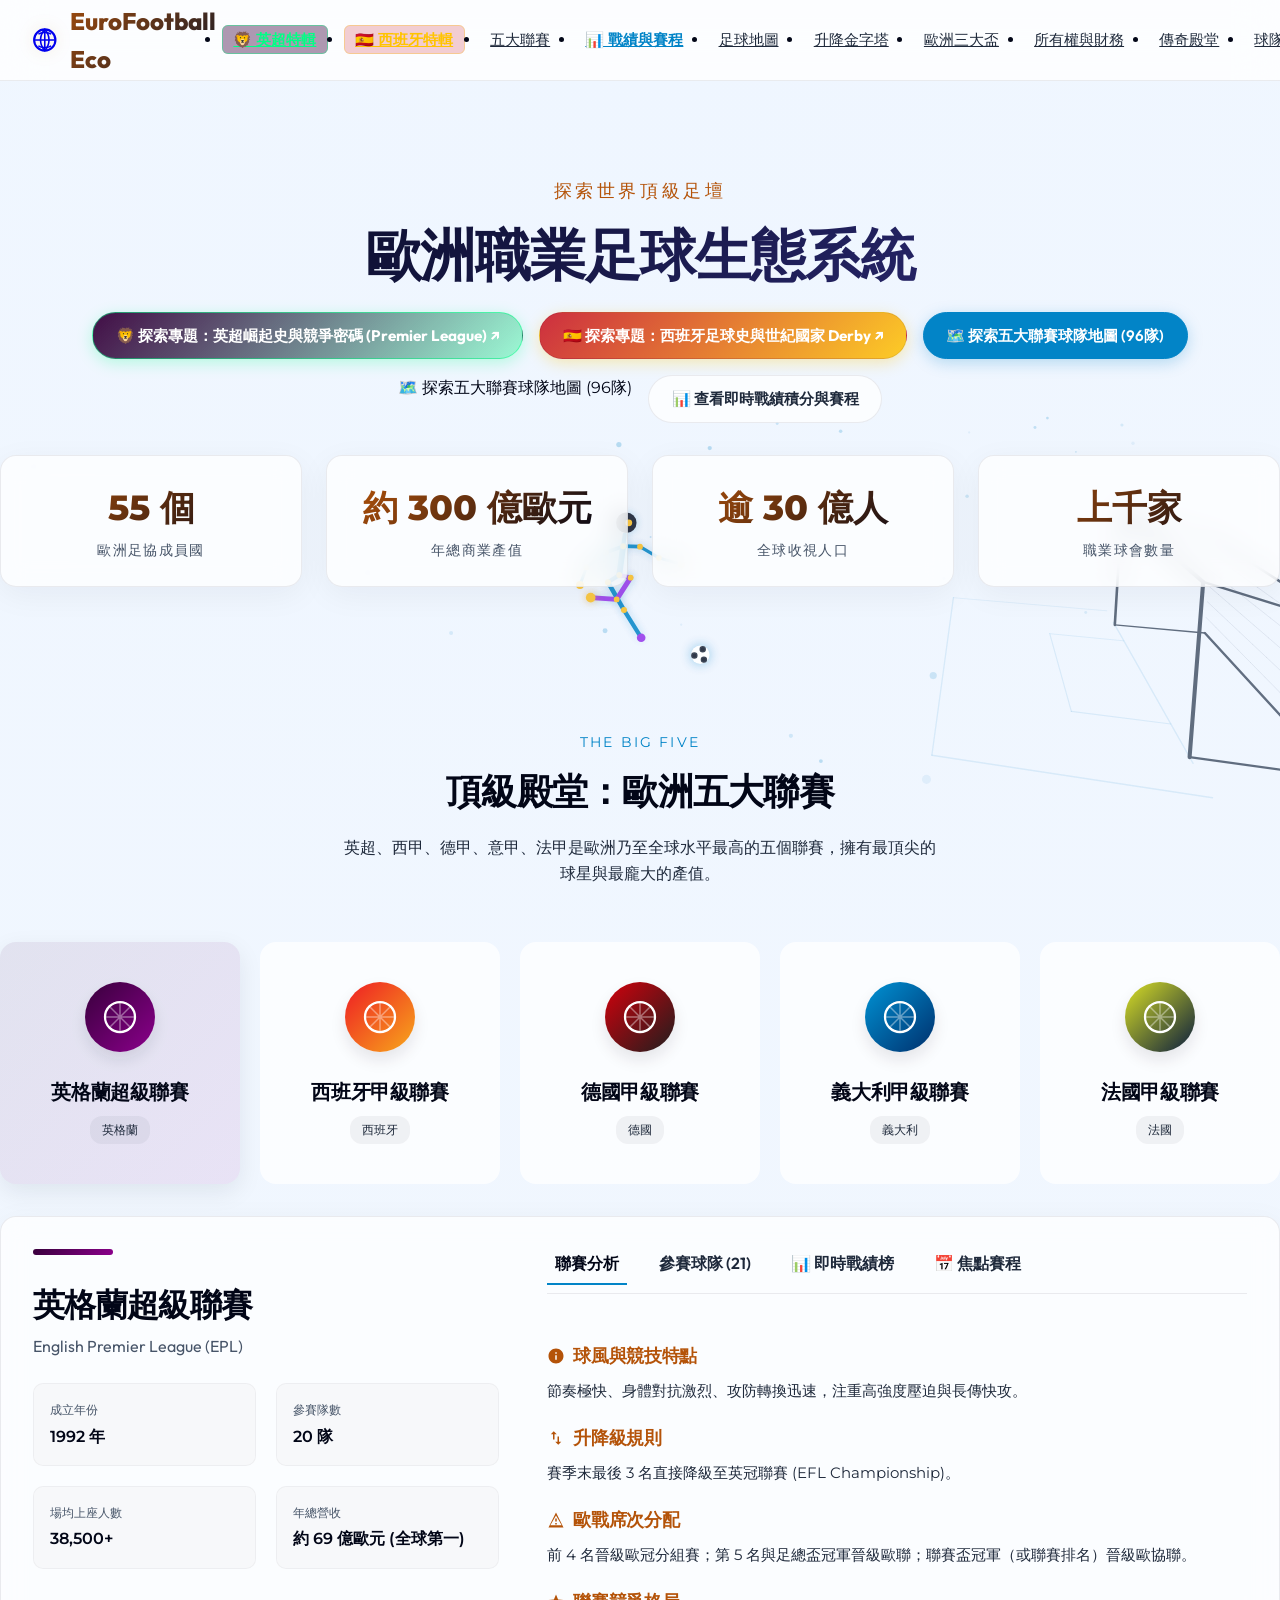
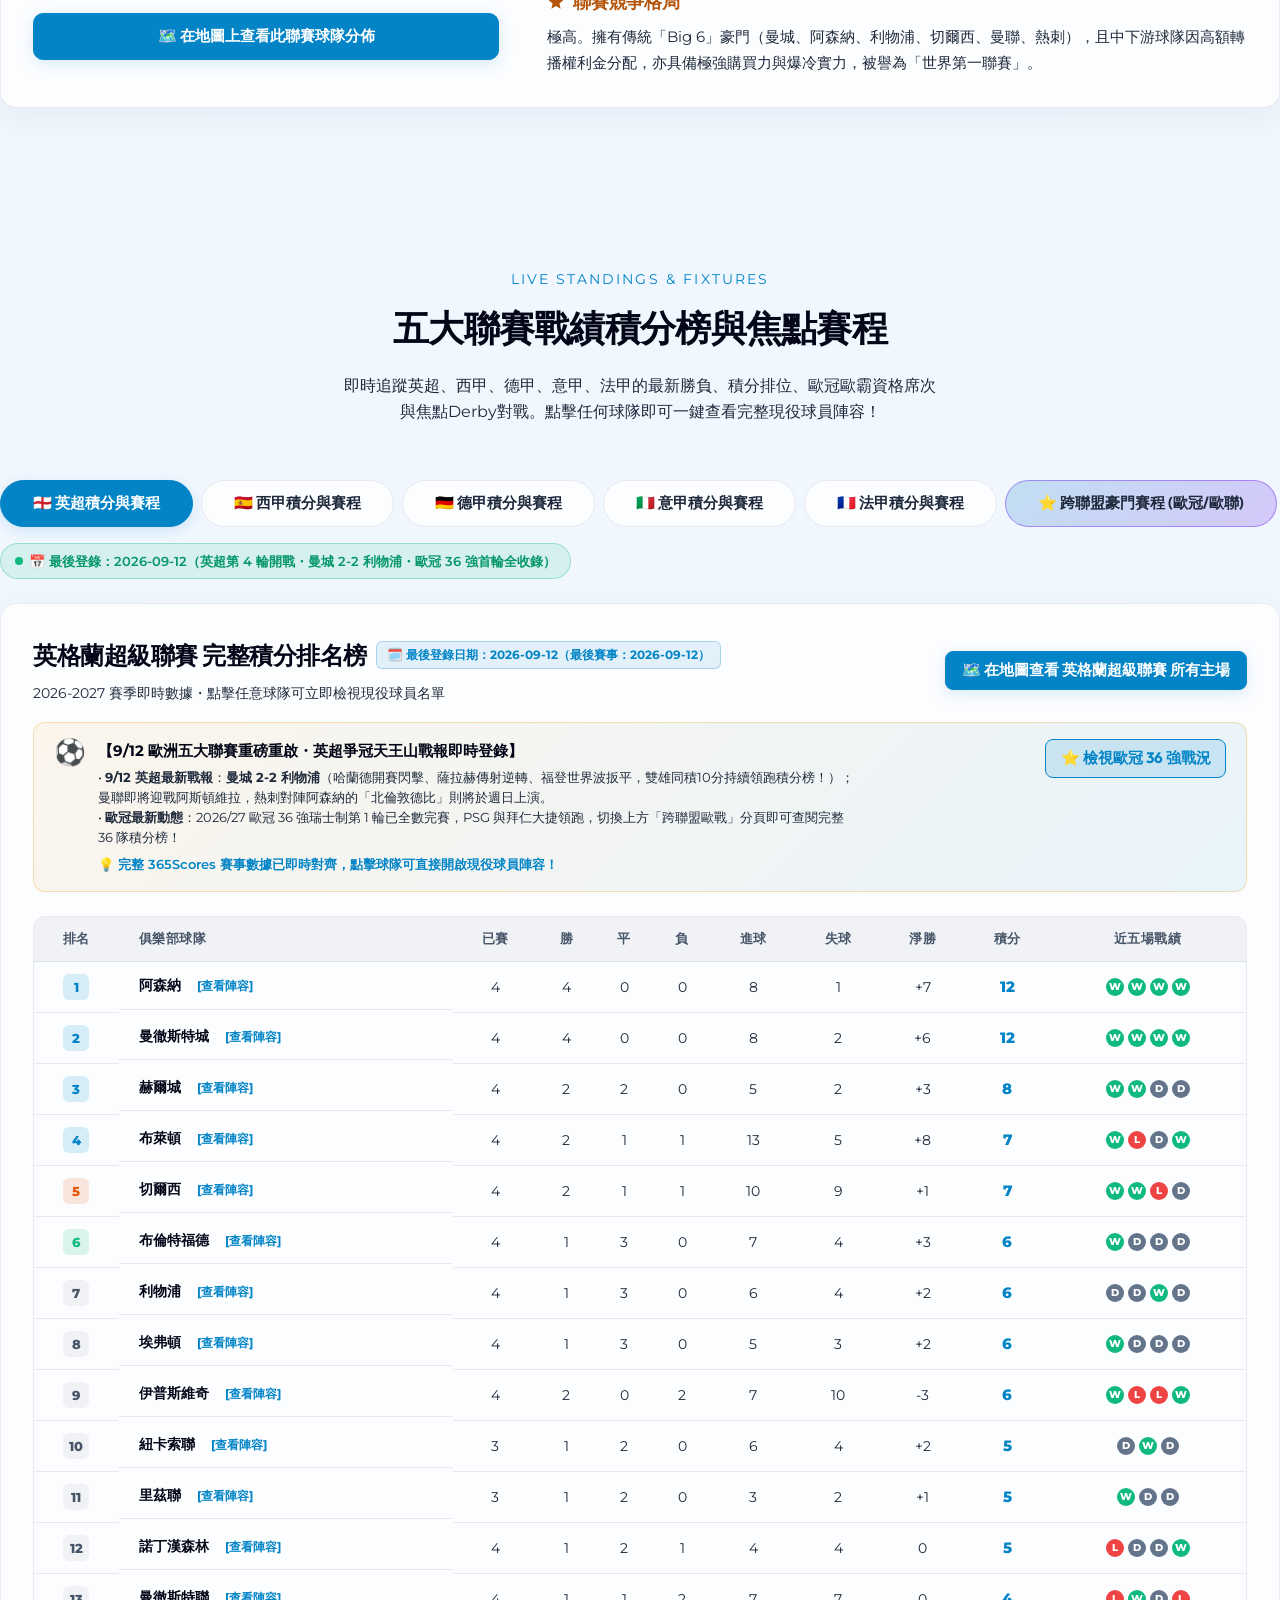
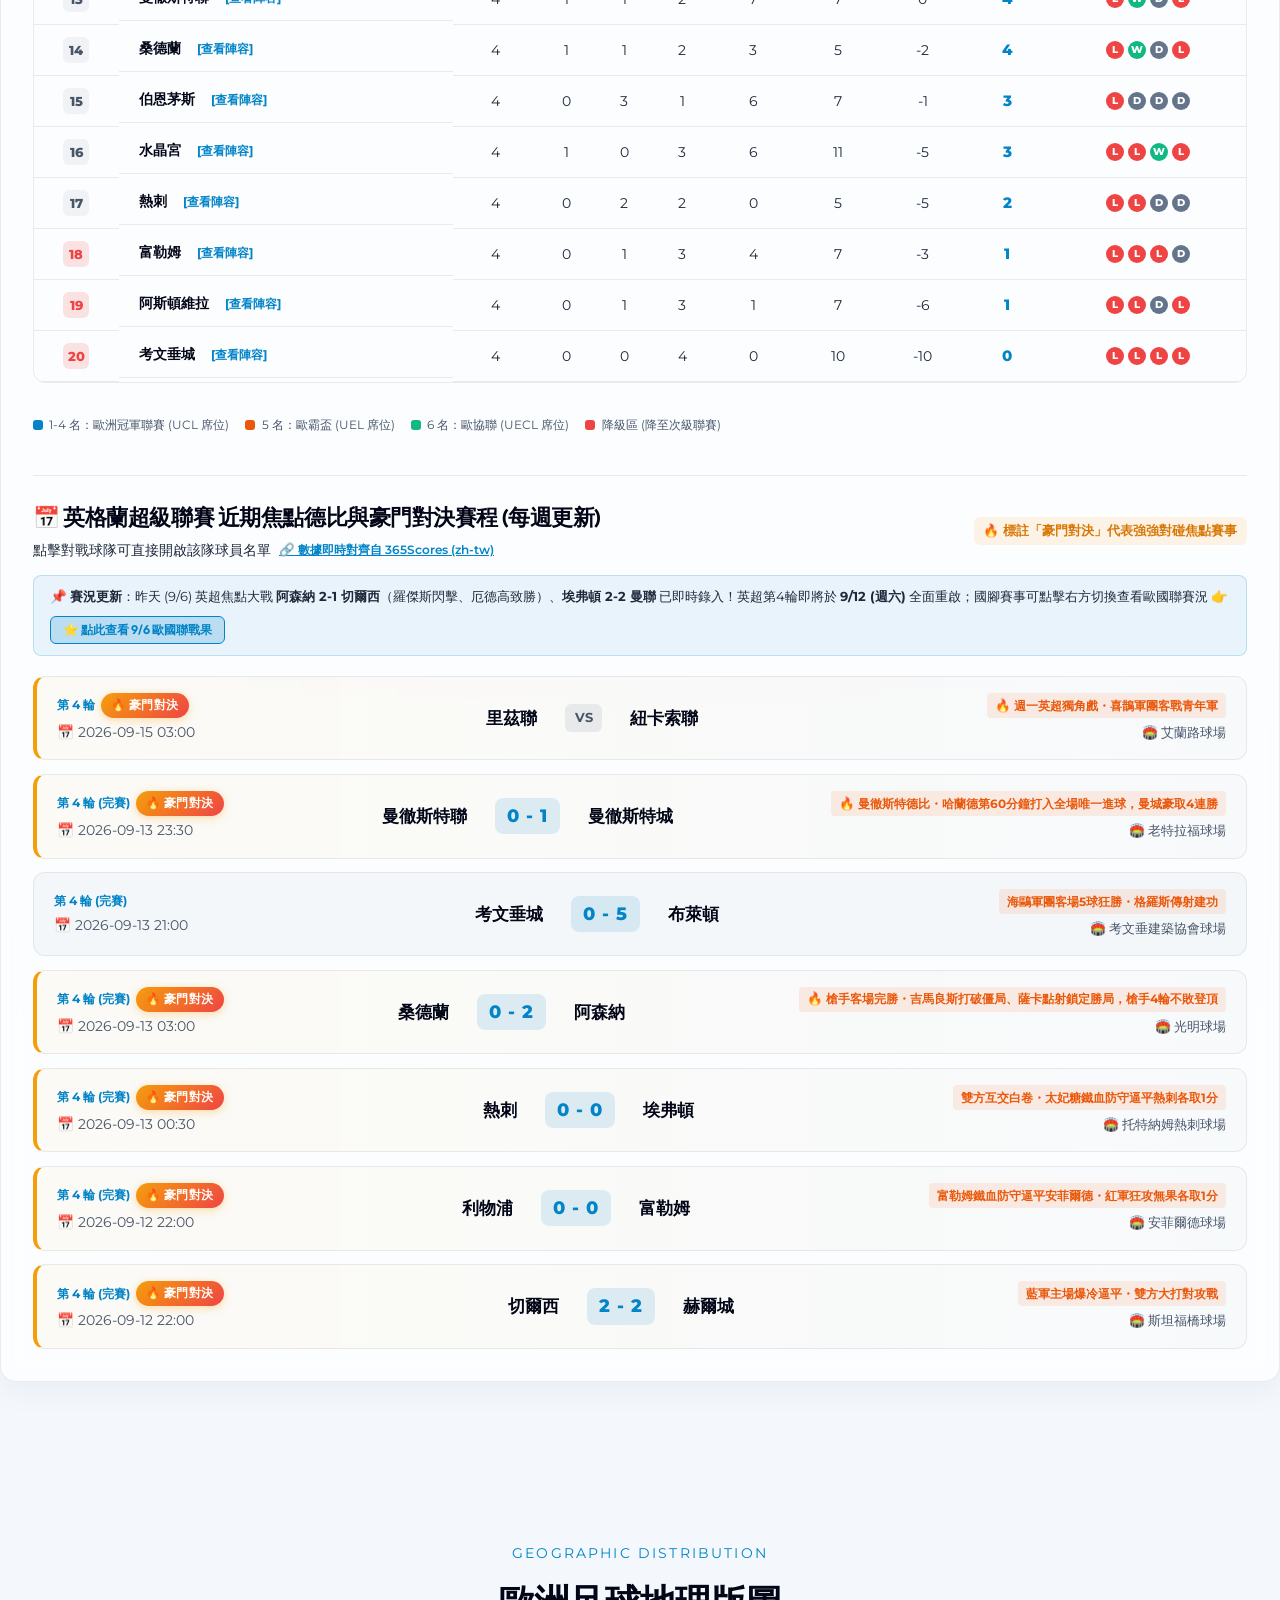
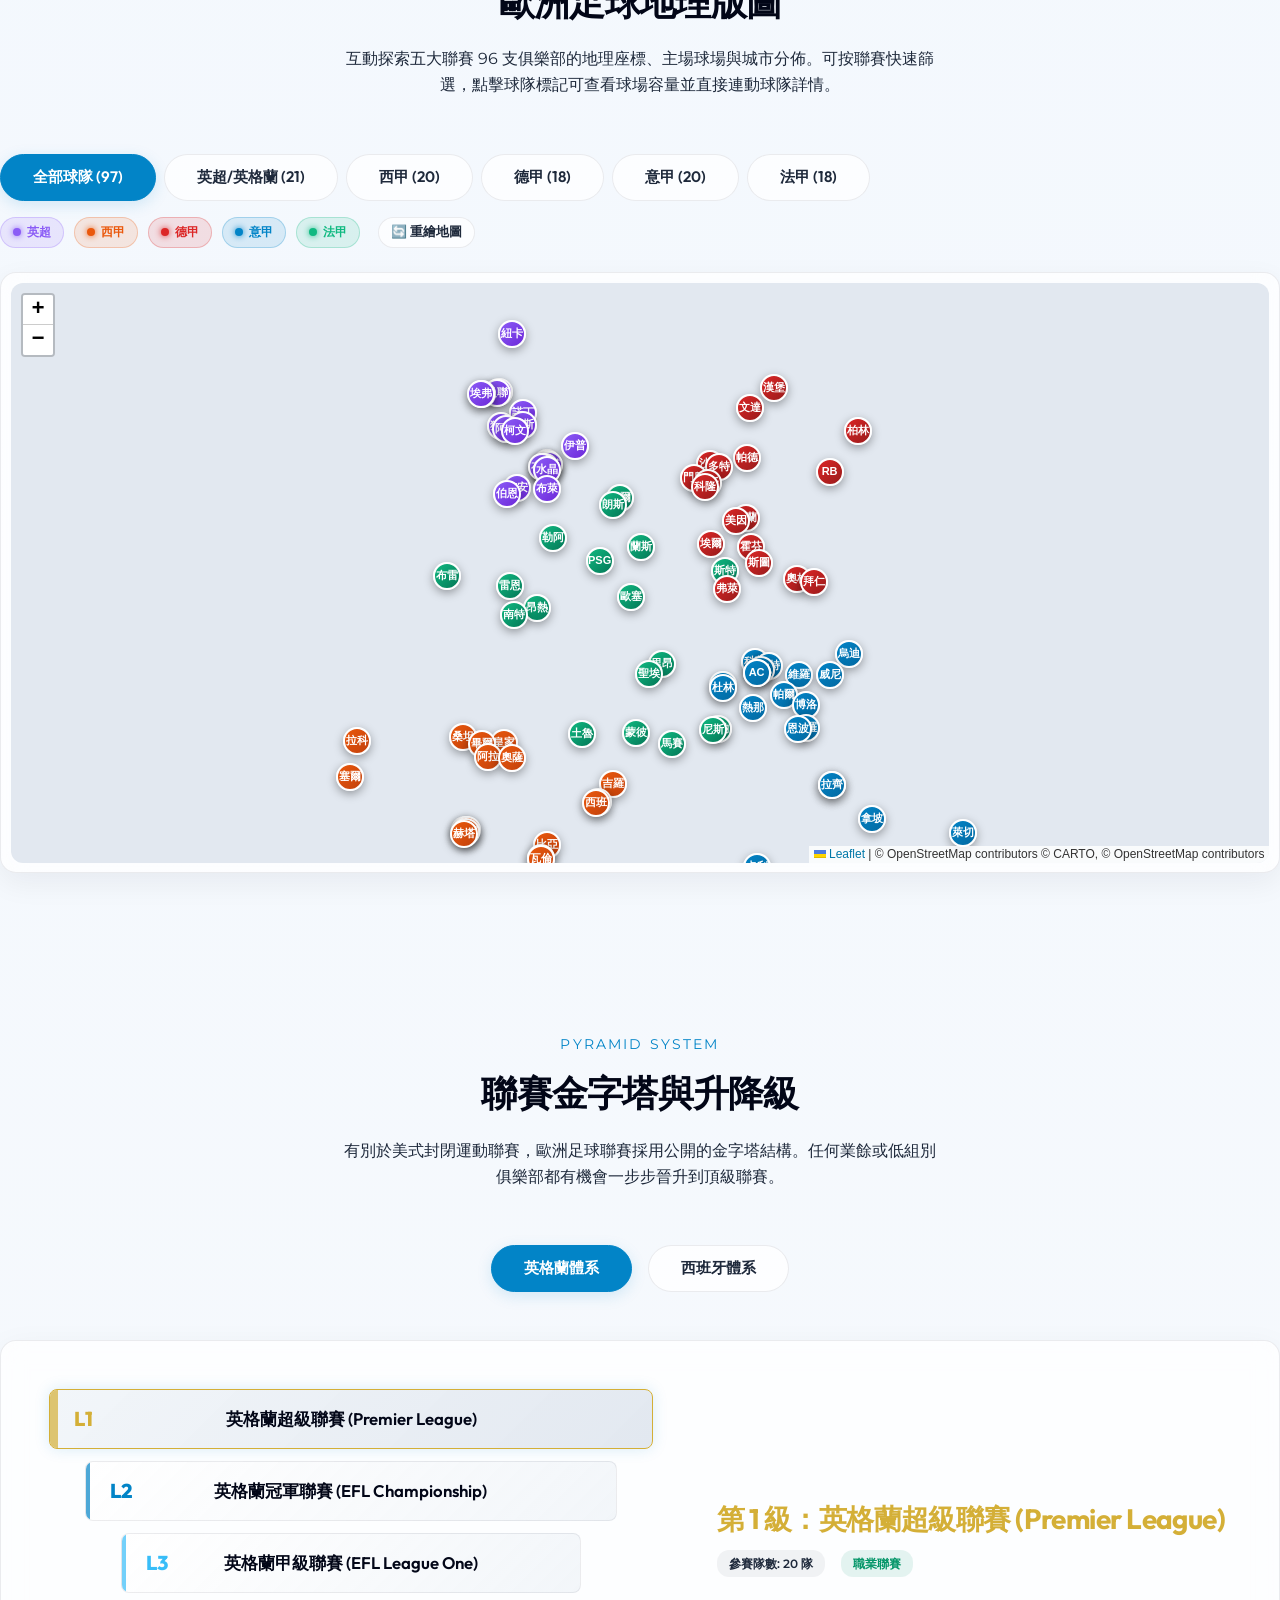
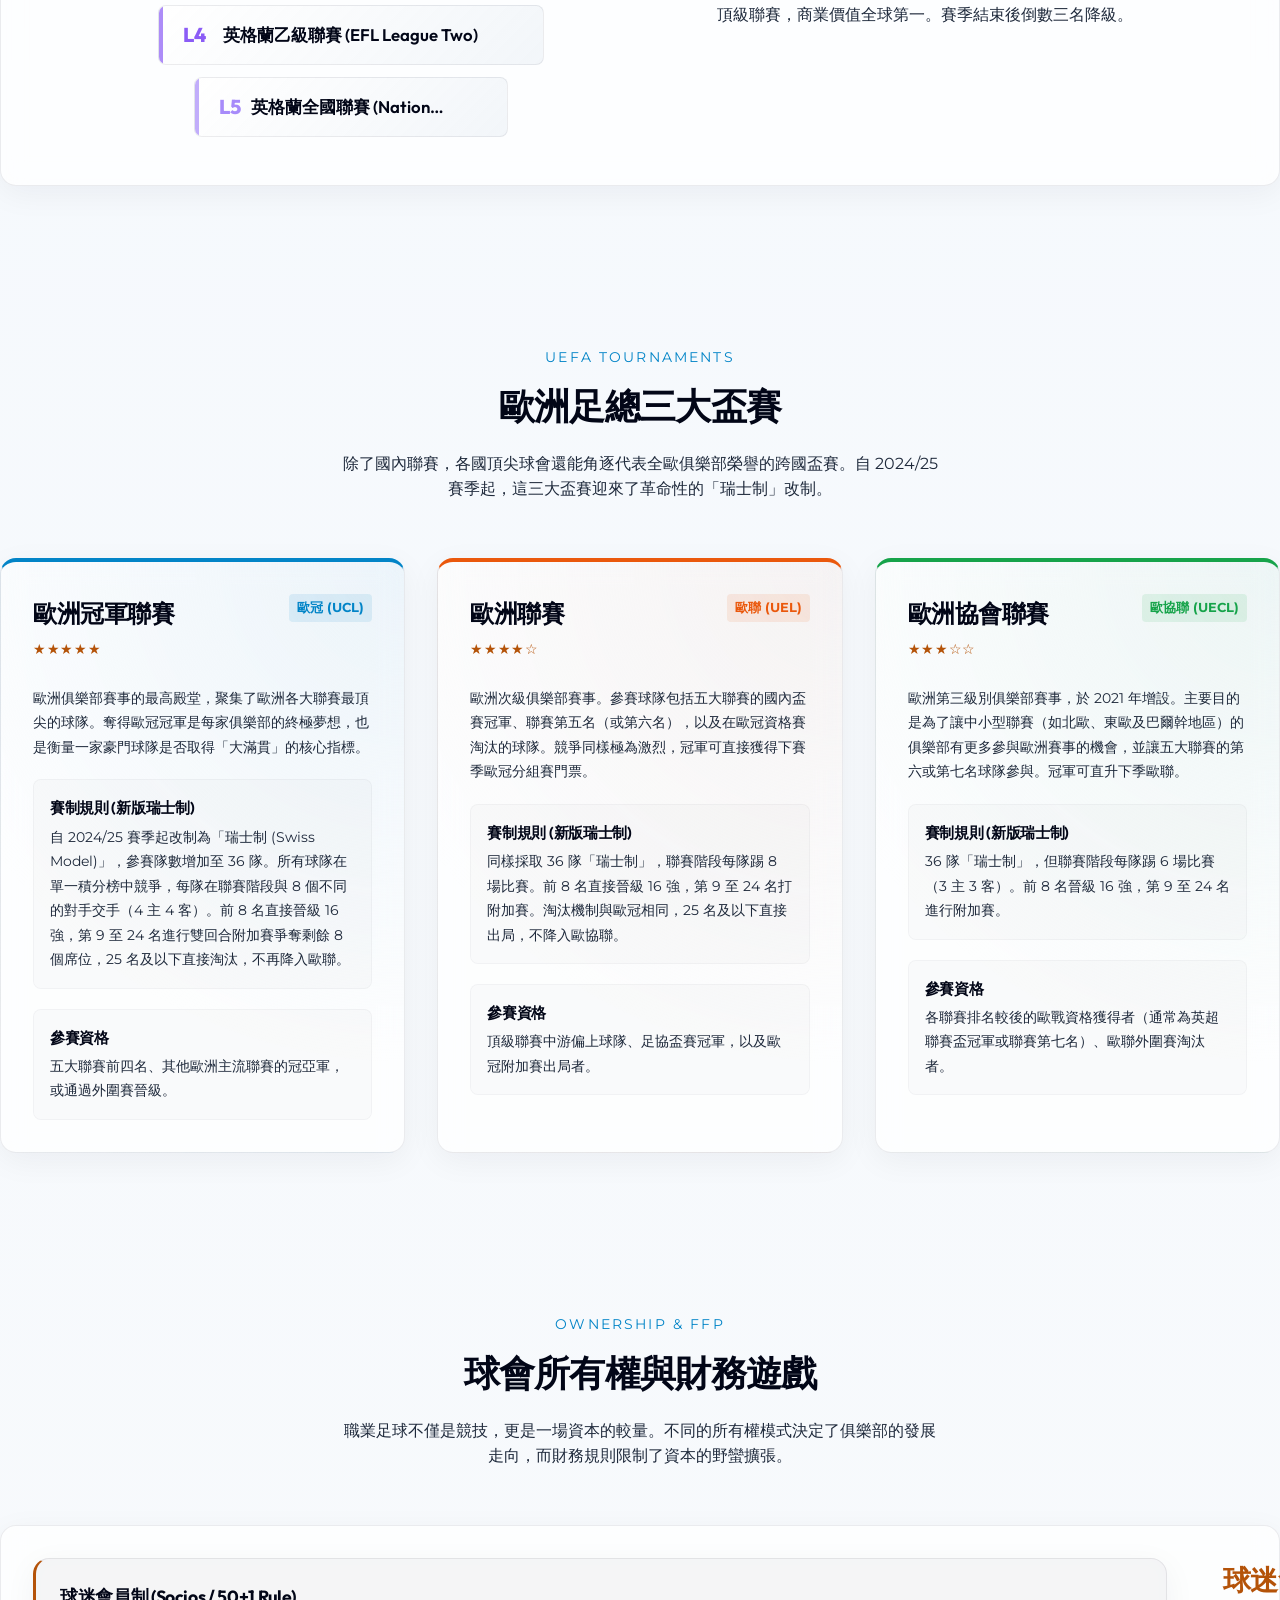
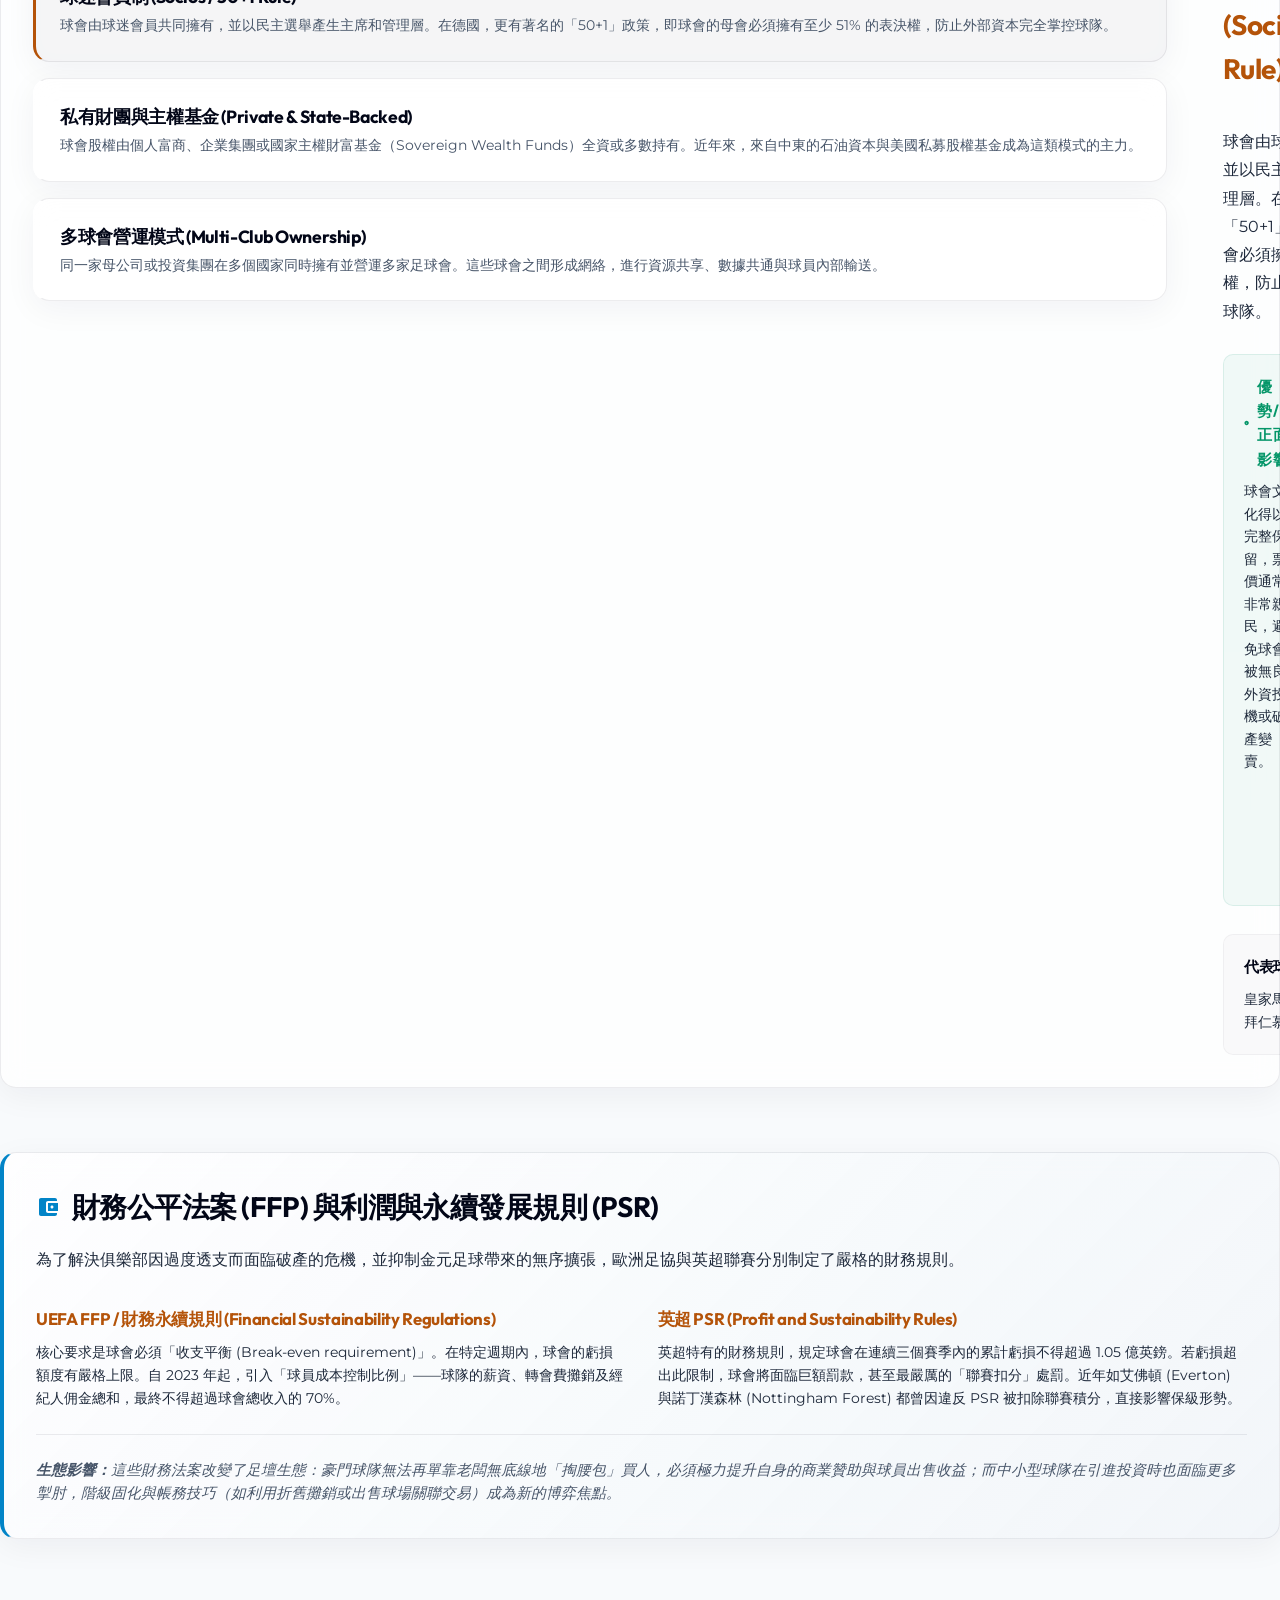
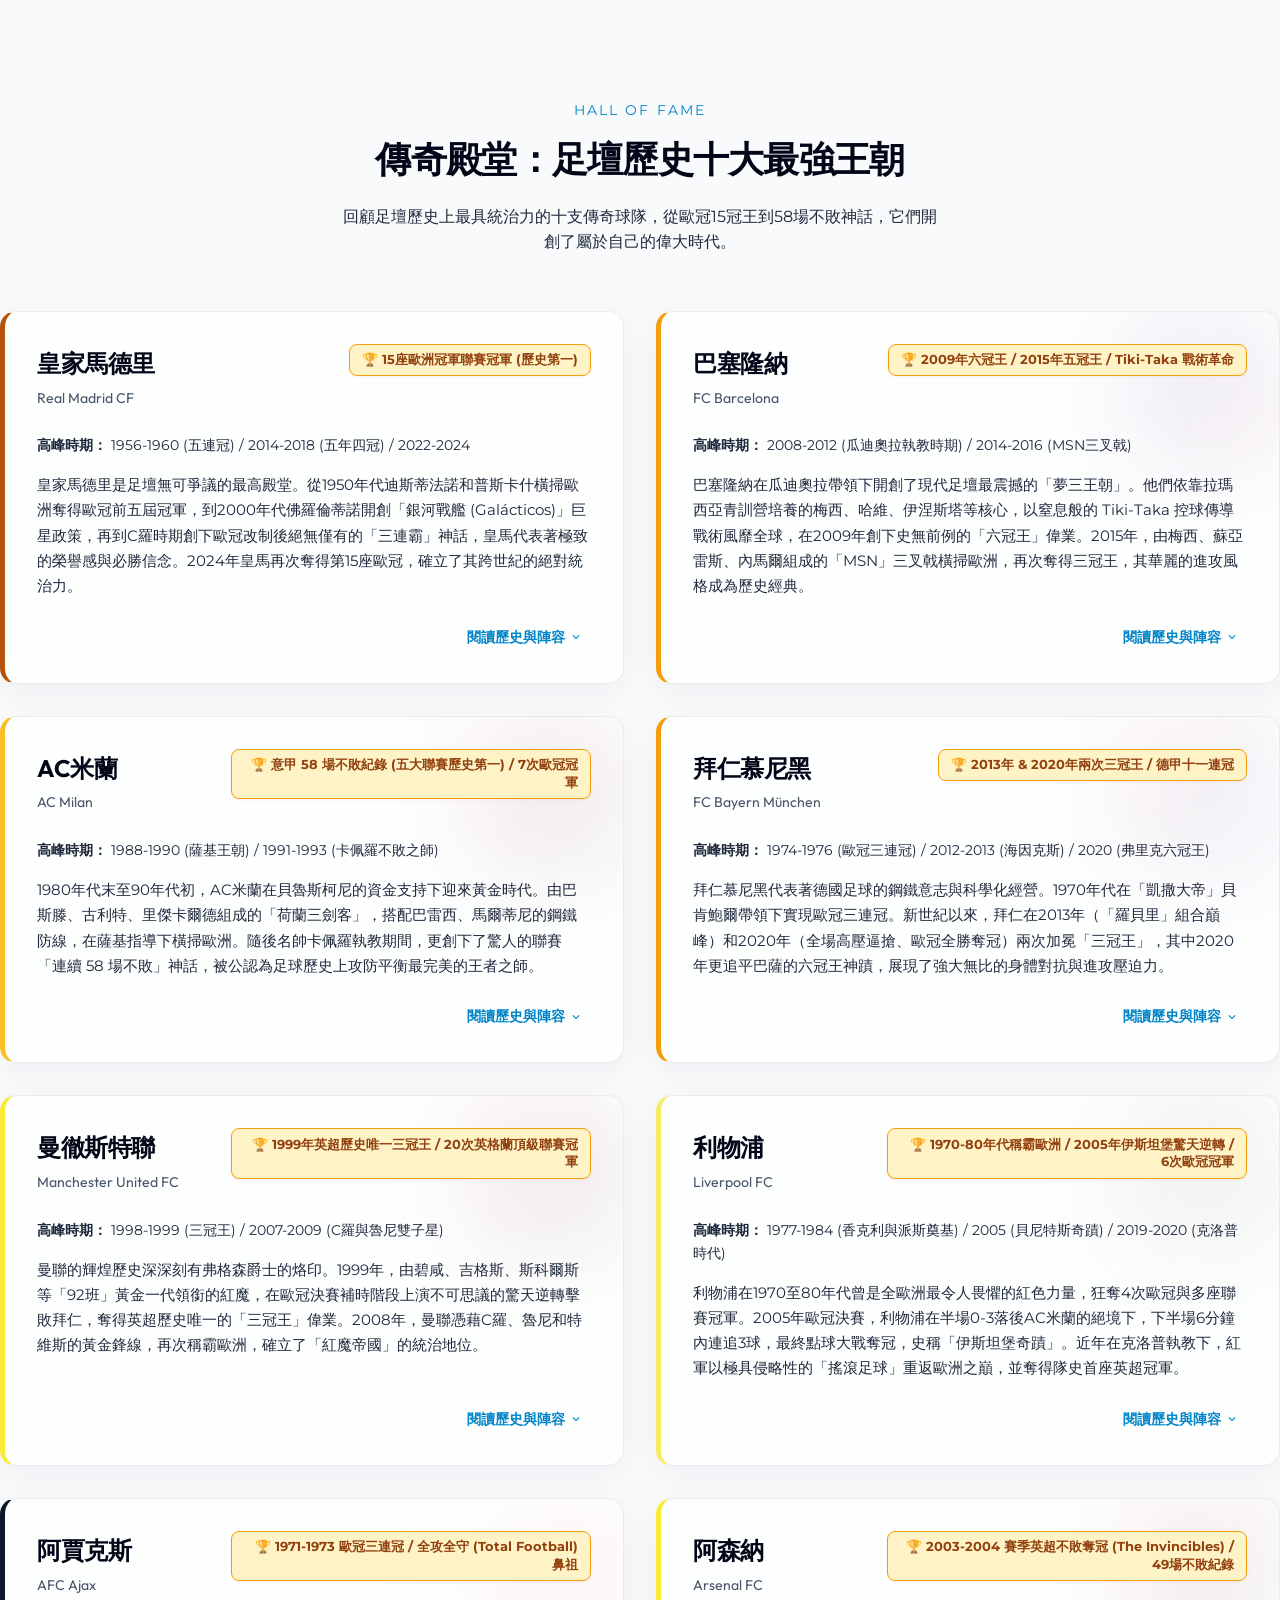
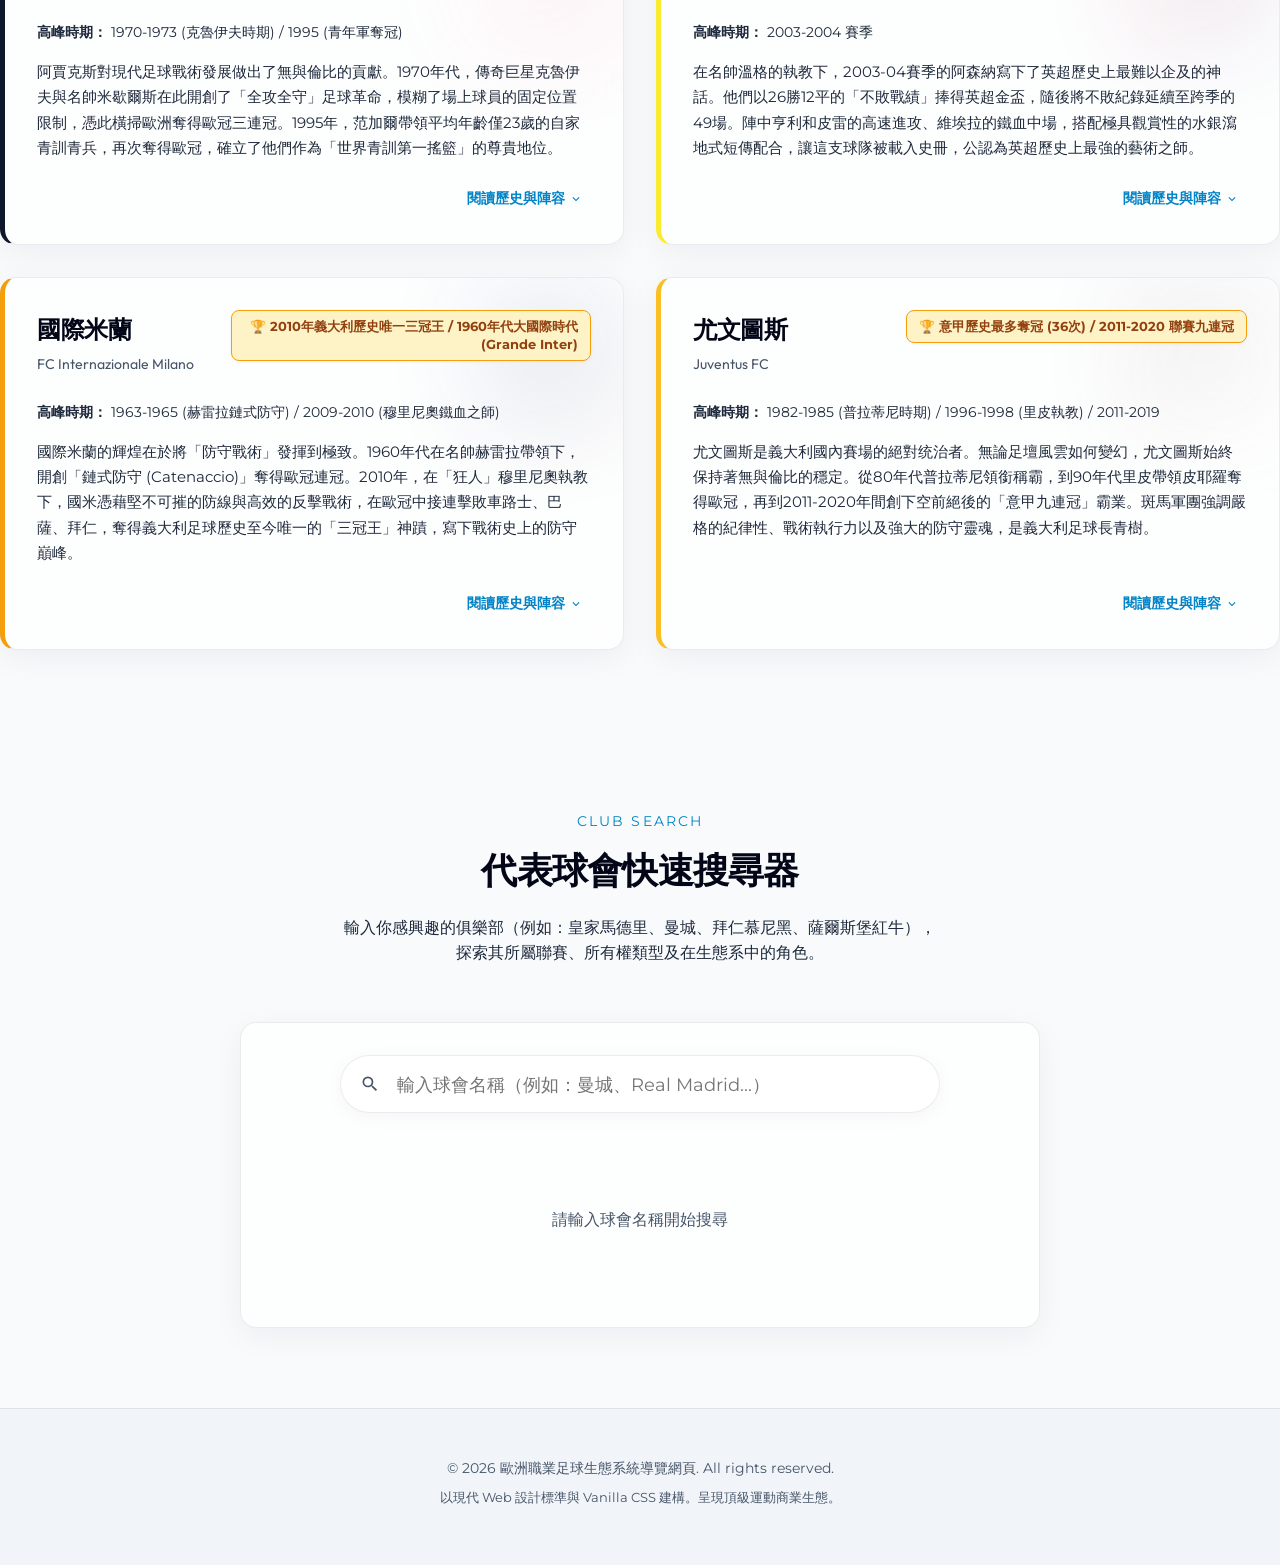
==== index.html @ 36bd608b "feat: update match fixtures and standings across all European leagues" ====
<!DOCTYPE html>
<html lang="zh-Hant">
<head>
  <meta charset="UTF-8">
  <meta name="viewport" content="width=device-width, initial-scale=1.0">
  <title>歐洲職業足球生態系統 - 互動探索指南</title>
  <meta name="description" content="深入整理歐洲足球職業隊的生態架構，包含英超、西甲、德甲、意甲、法甲五大聯賽對比、金字塔升降級機制、歐洲冠軍聯賽等盃賽規則，以及球迷會員制、財團所有權與財務公平法案(FFP)解析。">
  <!-- Leaflet.js Map CSS (Local) -->
  <link rel="stylesheet" href="leaflet.css">
  <link rel="stylesheet" href="styles.css?v=20260906_3">
</head>
<body>

  <!-- 3D Football Particle World Canvas -->
  <canvas id="bg-3d-canvas" style="position: fixed; top: 0; left: 0; width: 100vw; height: 100vh; pointer-events: none; z-index: 0; opacity: 0.85; transition: opacity 0.5s ease;"></canvas>

  <!-- Header & Sticky Navigation -->
  <header style="position: relative; z-index: 10;">
    <div class="container nav-container">
      <a href="#" class="logo">
        <svg viewBox="0 0 24 24" xmlns="http://www.w3.org/2000/svg">
          <circle cx="12" cy="12" r="10" stroke="currentColor" stroke-width="2" fill="none" />
          <path d="M12 2a15.3 15.3 0 0 1 4 10 15.3 15.3 0 0 1-4 10A15.3 15.3 0 0 1 8 12a15.3 15.3 0 0 1 4-10z" stroke="currentColor" stroke-width="1.5" fill="none" />
          <path d="M2 12h20M12 2v20" stroke="currentColor" stroke-width="1.5" fill="none" />
          <path d="M6 6.5A9.8 9.8 0 0 1 12 5a9.8 9.8 0 0 1 6 1.5M6 17.5A9.8 9.8 0 0 0 12 19a9.8 9.8 0 0 0 6-1.5" stroke="currentColor" stroke-width="1.5" fill="none" />
        </svg>
        <span>EuroFootball Eco</span>
      </a>
      <div style="display: flex; align-items: center; gap: 1.5rem;">
        <ul class="nav-menu">
          <li><a href="premier-history.html" class="nav-link" style="color: #00ff85; font-weight: 700; background: rgba(56, 0, 60, 0.4); padding: 0.25rem 0.65rem; border-radius: 6px; border: 1px solid rgba(0, 255, 133, 0.4);">🦁 英超特輯</a></li>
          <li><a href="spain-history.html" class="nav-link" style="color: #ffc400; font-weight: 700; background: rgba(198, 11, 30, 0.2); padding: 0.25rem 0.65rem; border-radius: 6px; border: 1px solid rgba(255, 196, 0, 0.3);">🇪🇸 西班牙特輯</a></li>
          <li><a href="#leagues-section" class="nav-link">五大聯賽</a></li>
          <li><a href="#standings-fixtures-section" class="nav-link" style="color: var(--color-blue); font-weight: 600;">📊 戰績與賽程</a></li>
          <li><a href="#map-section" class="nav-link">足球地圖</a></li>
          <li><a href="#pyramid-section" class="nav-link">升降金字塔</a></li>
          <li><a href="#uefa-section" class="nav-link">歐洲三大盃</a></li>
          <li><a href="#ownership-section" class="nav-link">所有權與財務</a></li>
          <li><a href="#legendary-section" class="nav-link">傳奇殿堂</a></li>
          <li><a href="#search-section" class="nav-link">球隊搜尋</a></li>
        </ul>
        <button id="theme-toggle-btn" class="theme-toggle-btn" aria-label="Toggle Theme">
          <svg class="sun-icon" viewBox="0 0 24 24" xmlns="http://www.w3.org/2000/svg" style="width: 20px; height: 20px; fill: var(--text-secondary);">
            <path d="M12 7c-2.76 0-5 2.24-5 5s2.24 5 5 5 5-2.24 5-5-2.24-5-5-5zM2 13h2c.55 0 1-.45 1-1s-.45-1-1-1H2c-.55 0-1 .45-1 1s.45 1 1 1zm18 0h2c.55 0 1-.45 1-1s-.45-1-1-1h-2c-.55 0-1 .45-1 1s.45 1 1 1zM11 2v2c0 .55.45 1 1 1s1-.45 1-1V2c0-.55-.45-1-1-1s-1 .45-1 1zm0 18v2c0 .55.45 1 1 1s1-.45 1-1v-2c0-.55-.45-1-1-1s-1 .45-1 1zM5.99 4.58a.996.996 0 0 0-1.41 0 .996.996 0 0 0 0 1.41l1.06 1.06c.39.39 1.03.39 1.41 0s.39-1.03 0-1.41L5.99 4.58zm12.37 12.37a.996.996 0 0 0-1.41 0 .996.996 0 0 0 0 1.41l1.06 1.06c.39.39 1.02.39 1.41 0s.39-1.03 0-1.41l-1.06-1.06zm-12.37 1.41 1.06-1.06c.39-.39.39-1.03 0-1.41s-1.03-.39-1.41 0l-1.06 1.06c-.39.39-.39 1.03 0 1.41s1.03.39 1.41 0zm13.43-12.72c.39-.39.39-1.03 0-1.41a.996.996 0 0 0-1.41 0l-1.06 1.06c-.39.39-.39 1.03 0 1.41s1.03.39 1.41 0l1.06-1.06z"/>
          </svg>
          <svg class="moon-icon" viewBox="0 0 24 24" xmlns="http://www.w3.org/2000/svg" style="width: 20px; height: 20px; fill: var(--text-secondary); display: none;">
            <path d="M12.3 2a10 10 0 0 0-1.9 19.5 10 10 0 0 0 11.5-12.5 1 1 0 0 0-1.2-1.2 10 10 0 0 1-8.4-5.8 1 1 0 0 0-.2-1.9z"/>
          </svg>
        </button>
      </div>
    </div>
  </header>

  <!-- Hero Section -->
  <section class="hero container">
    <span class="hero-subtitle" id="hero-subtitle-ref">探索世界頂級足壇</span>
    <h1 class="hero-title" id="hero-title-ref">歐洲職業足球生態系統</h1>
    <div style="display: flex; gap: 1rem; justify-content: center; flex-wrap: wrap; margin-top: 1.5rem;">
      <a href="premier-history.html" class="btn-tab" style="text-decoration: none; padding: 0.65rem 1.4rem; font-size: 0.95rem; font-weight: 700; display: inline-flex; align-items: center; gap: 0.5rem; border-radius: 9999px; background: linear-gradient(135deg, rgba(56, 0, 60, 0.95), rgba(0, 255, 133, 0.35)); color: #fff; border: 1px solid rgba(0, 255, 133, 0.5); box-shadow: 0 4px 15px rgba(0, 255, 133, 0.25);">
        🦁 探索專題：英超崛起史與競爭密碼 (Premier League) ↗
      </a>
      <a href="spain-history.html" class="btn-tab" style="text-decoration: none; padding: 0.65rem 1.4rem; font-size: 0.95rem; font-weight: 700; display: inline-flex; align-items: center; gap: 0.5rem; border-radius: 9999px; background: linear-gradient(135deg, rgba(198, 11, 30, 0.85), rgba(255, 196, 0, 0.85)); color: #fff; box-shadow: 0 4px 15px rgba(255, 196, 0, 0.3);">
        🇪🇸 探索專題：西班牙足球史與世紀國家 Derby ↗
      </a>
      <a href="#map-section" class="btn-tab active" style="text-decoration: none; padding: 0.65rem 1.4rem; font-size: 0.95rem; font-weight: 600; display: inline-flex; align-items: center; gap: 0.5rem; border-radius: 9999px; box-shadow: 0 4px 15px rgba(2, 132, 199, 0.25);">
        🗺️ 探索五大聯賽球隊地圖 (96隊)
      </a>
        🗺️ 探索五大聯賽球隊地圖 (96隊)
      </a>
      <a href="#leagues-section" class="btn-tab" style="text-decoration: none; padding: 0.65rem 1.4rem; font-size: 0.95rem; font-weight: 600; display: inline-flex; align-items: center; gap: 0.5rem; border-radius: 9999px;">
        📊 查看即時戰績積分與賽程
      </a>
    </div>

    <div class="hero-stats" id="hero-stats-container">
      <!-- Loaded dynamically via app.js -->
    </div>
  </section>

  <!-- Section 1: The Big Five Leagues -->
  <section id="leagues-section" class="section container">
    <div class="section-header">
      <span class="section-subtitle">The Big Five</span>
      <h2 class="section-title">頂級殿堂：歐洲五大聯賽</h2>
      <p class="section-desc">英超、西甲、德甲、意甲、法甲是歐洲乃至全球水平最高的五個聯賽，擁有最頂尖的球星與最龐大的產值。</p>
    </div>

    <!-- League Selector Grid -->
    <div class="leagues-grid" id="leagues-grid-container">
      <!-- Dynamically generated -->
    </div>

    <!-- Detailed Display Box -->
    <div class="glass-card league-detail-box" id="league-detail-display">
      <!-- Dynamically generated -->
    </div>
  </section>

  <!-- Section 1.5: Standings and Match Fixtures Dedicated Section -->
  <section id="standings-fixtures-section" class="section container">
    <div class="section-header">
      <span class="section-subtitle">Live Standings & Fixtures</span>
      <h2 class="section-title">五大聯賽戰績積分榜與焦點賽程</h2>
      <p class="section-desc">即時追蹤英超、西甲、德甲、意甲、法甲的最新勝負、積分排位、歐冠歐霸資格席次與焦點Derby對戰。點擊任何球隊即可一鍵查看完整現役球員陣容！</p>
    </div>

    <!-- League Switcher Tabs for Standings -->
    <div class="map-controls" style="margin-bottom: 1.5rem; display: flex; justify-content: space-between; align-items: center; flex-wrap: wrap; gap: 1rem;">
      <div class="map-filter-tabs" id="standings-league-tabs">
        <button class="btn-tab active" data-standings-league="epl">🏴󠁧󠁢󠁥󠁮󠁧󠁿 英超積分與賽程</button>
        <button class="btn-tab" data-standings-league="laliga">🇪🇸 西甲積分與賽程</button>
        <button class="btn-tab" data-standings-league="bundesliga">🇩🇪 德甲積分與賽程</button>
        <button class="btn-tab" data-standings-league="seriea">🇮🇹 意甲積分與賽程</button>
        <button class="btn-tab" data-standings-league="ligue1">🇫🇷 法甲積分與賽程</button>
        <button class="btn-tab" data-standings-league="uefa" style="background: linear-gradient(135deg, rgba(2, 132, 199, 0.2), rgba(124, 58, 237, 0.25)); border-color: rgba(124, 58, 237, 0.5); font-weight: 700;">⭐ 跨聯盟豪門賽程 (歐冠/歐聯)</button>
      </div>
      <div class="schedule-sync-pill" style="font-size: 0.82rem; display: flex; align-items: center; gap: 0.4rem; padding: 0.4rem 0.85rem; border-radius: 9999px; background: rgba(16, 185, 129, 0.12); color: #059669; border: 1px solid rgba(16, 185, 129, 0.3); font-weight: 600;">
        <span class="live-dot" style="width: 8px; height: 8px; background: #10b981; border-radius: 50%; display: inline-block; animation: pulse 1.8s infinite;"></span>
        <span>📅 最後登錄：2026-09-12（英超第 4 輪開戰・曼城 2-2 利物浦・歐冠 36 強首輪全收錄）</span>
      </div>
    </div>

    <!-- Standings & Fixtures Content Display -->
    <div class="glass-card" id="dedicated-standings-container" style="padding: 2rem; border-radius: 16px;">
      <!-- Dynamically rendered via app.js -->
    </div>
  </section>

  <!-- Section 2: European Football Geographic Map -->
  <section id="map-section" class="section container">
    <div class="section-header">
      <span class="section-subtitle">Geographic Distribution</span>
      <h2 class="section-title">歐洲足球地理版圖</h2>
      <p class="section-desc">互動探索五大聯賽 96 支俱樂部的地理座標、主場球場與城市分佈。可按聯賽快速篩選，點擊球隊標記可查看球場容量並直接連動球隊詳情。</p>
    </div>

    <!-- Map Filter Controls -->
    <div class="map-controls">
      <div class="map-filter-tabs" id="map-filter-tabs">
        <button class="btn-tab active" data-map-league="all">全部球隊 (97)</button>
        <button class="btn-tab" data-map-league="epl">英超/英格蘭 (21)</button>
        <button class="btn-tab" data-map-league="laliga">西甲 (20)</button>
        <button class="btn-tab" data-map-league="bundesliga">德甲 (18)</button>
        <button class="btn-tab" data-map-league="seriea">意甲 (20)</button>
        <button class="btn-tab" data-map-league="ligue1">法甲 (18)</button>
      </div>
      <div class="map-legend-pills" style="align-items: center;">
        <span class="legend-pill pill-epl">英超</span>
        <span class="legend-pill pill-laliga">西甲</span>
        <span class="legend-pill pill-bundesliga">德甲</span>
        <span class="legend-pill pill-seriea">意甲</span>
        <span class="legend-pill pill-ligue1">法甲</span>
        <button id="btn-refresh-map" class="btn-tab" style="padding: 0.35rem 0.75rem; font-size: 0.8rem; margin-left: 0.5rem;" onclick="if(footballMap){footballMap.invalidateSize(); updateMapTiles(document.body.classList.contains('dark-theme'));}">🔄 重繪地圖</button>
      </div>
    </div>

    <!-- Map Glass Card Container -->
    <div class="glass-card map-card-container">
      <div id="football-map" style="width: 100%; height: 580px; min-height: 580px; border-radius: 12px; z-index: 1;"></div>
    </div>
  </section>

  <!-- Section 3: League Pyramids & Promotion/Relegation -->
  <section id="pyramid-section" class="section container">
    <div class="section-header">
      <span class="section-subtitle">Pyramid System</span>
      <h2 class="section-title">聯賽金字塔與升降級</h2>
      <p class="section-desc">有別於美式封閉運動聯賽，歐洲足球聯賽採用公開的金字塔結構。任何業餘或低組別俱樂部都有機會一步步晉升到頂級聯賽。</p>
    </div>

    <div class="pyramid-controls">
      <button class="btn-tab active" data-pyramid="england">英格蘭體系</button>
      <button class="btn-tab" data-pyramid="spain">西班牙體系</button>
    </div>

    <div class="glass-card pyramid-display">
      <div class="pyramid-visual" id="pyramid-visual-container">
        <!-- Dynamically rendered pyramid steps -->
      </div>
      <div class="pyramid-details" id="pyramid-details-container">
        <!-- Dynamically rendered selected tier details -->
      </div>
    </div>
  </section>

  <!-- Section 3: UEFA Competitions -->
  <section id="uefa-section" class="section container">
    <div class="section-header">
      <span class="section-subtitle">UEFA Tournaments</span>
      <h2 class="section-title">歐洲足總三大盃賽</h2>
      <p class="section-desc">除了國內聯賽，各國頂尖球會還能角逐代表全歐俱樂部榮譽的跨國盃賽。自 2024/25 賽季起，這三大盃賽迎來了革命性的「瑞士制」改制。</p>
    </div>

    <div class="uefa-grid" id="uefa-competitions-container">
      <!-- Loaded dynamically via app.js -->
    </div>
  </section>

  <!-- Section 4: Club Ownership & Finances -->
  <section id="ownership-section" class="section container">
    <div class="section-header">
      <span class="section-subtitle">Ownership & FFP</span>
      <h2 class="section-title">球會所有權與財務遊戲</h2>
      <p class="section-desc">職業足球不僅是競技，更是一場資本的較量。不同的所有權模式決定了俱樂部的發展走向，而財務規則限制了資本的野蠻擴張。</p>
    </div>

    <div class="glass-card ownership-layout">
      <div class="ownership-left" id="ownership-menu-container">
        <!-- Dynamically populated nav list -->
      </div>
      <div class="ownership-right" id="ownership-details-container">
        <!-- Dynamically rendered owner details -->
      </div>
    </div>

    <!-- FFP Info Block -->
    <div class="glass-card ffp-block" id="ffp-info-block">
      <!-- Loaded dynamically via app.js -->
    </div>
  </section>

  <!-- Section 5: Legendary Clubs Hall of Fame -->
  <section id="legendary-section" class="section container">
    <div class="section-header">
      <span class="section-subtitle">Hall of Fame</span>
      <h2 class="section-title">傳奇殿堂：足壇歷史十大最強王朝</h2>
      <p class="section-desc">回顧足壇歷史上最具統治力的十支傳奇球隊，從歐冠15冠王到58場不敗神話，它們開創了屬於自己的偉大時代。</p>
    </div>

    <div class="legendary-grid" id="legendary-grid-container">
      <!-- Loaded dynamically via app.js -->
    </div>
  </section>

  <!-- Section 6: Club Finder Search -->
  <section id="search-section" class="section container">
    <div class="section-header">
      <span class="section-subtitle">Club Search</span>
      <h2 class="section-title">代表球會快速搜尋器</h2>
      <p class="section-desc">輸入你感興趣的俱樂部（例如：皇家馬德里、曼城、拜仁慕尼黑、薩爾斯堡紅牛），探索其所屬聯賽、所有權類型及在生態系中的角色。</p>
    </div>

    <div class="glass-card search-card">
      <div class="search-input-wrapper">
        <input type="text" id="club-search-input" placeholder="輸入球會名稱（例如：曼城、Real Madrid...）">
        <svg class="search-icon" viewBox="0 0 24 24" xmlns="http://www.w3.org/2000/svg">
          <path d="M15.5 14h-.79l-.28-.27A6.471 6.471 0 0 0 16 9.5 6.5 6.5 0 1 0 9.5 16c1.61 0 3.09-.59 4.23-1.57l.27.28v.79l5 4.99L20.49 19l-4.99-5zm-6 0C7.01 14 5 11.99 5 9.5S7.01 5 9.5 5 14 7.01 14 9.5 11.99 14 9.5 14z"/>
        </svg>
      </div>

      <div class="search-results" id="search-results-container">
        <span class="search-placeholder">請輸入球會名稱開始搜尋</span>
      </div>
    </div>
  </section>

  <!-- Footer -->
  <footer>
    <div class="container">
      <p>&copy; 2026 歐洲職業足球生態系統導覽網頁. All rights reserved.</p>
      <p class="credit">以現代 Web 設計標準與 Vanilla CSS 建構。呈現頂級運動商業生態。</p>
    </div>
  </footer>

  <!-- Interactive Club & Squad Modal -->
  <div id="club-squad-modal" class="modal-overlay" style="display: none;">
    <div class="modal-container glass-card">
      <button class="modal-close-btn" id="modal-close-btn" aria-label="Close Modal">&times;</button>
      <div id="modal-squad-content">
        <!-- Dynamically rendered squad content -->
      </div>
    </div>
  </div>

  <!-- Code Injection -->
  <!-- Leaflet.js Map Library (Local) -->
  <script src="leaflet.js"></script>
  <script src="data.js?v=20260914_2"></script>
  <script src="app.js?v=20260914_2"></script>
</body>
</html>
---- leaflet.css ----
/* required styles */

.leaflet-pane,
.leaflet-tile,
.leaflet-marker-icon,
.leaflet-marker-shadow,
.leaflet-tile-container,
.leaflet-pane > svg,
.leaflet-pane > canvas,
.leaflet-zoom-box,
.leaflet-image-layer,
.leaflet-layer {
	position: absolute;
	left: 0;
	top: 0;
	}
.leaflet-container {
	overflow: hidden;
	}
.leaflet-tile,
.leaflet-marker-icon,
.leaflet-marker-shadow {
	-webkit-user-select: none;
	   -moz-user-select: none;
	        user-select: none;
	  -webkit-user-drag: none;
	}
/* Prevents IE11 from highlighting tiles in blue */
.leaflet-tile::selection {
	background: transparent;
}
/* Safari renders non-retina tile on retina better with this, but Chrome is worse */
.leaflet-safari .leaflet-tile {
	image-rendering: -webkit-optimize-contrast;
	}
/* hack that prevents hw layers "stretching" when loading new tiles */
.leaflet-safari .leaflet-tile-container {
	width: 1600px;
	height: 1600px;
	-webkit-transform-origin: 0 0;
	}
.leaflet-marker-icon,
.leaflet-marker-shadow {
	display: block;
	}
/* .leaflet-container svg: reset svg max-width decleration shipped in Joomla! (joomla.org) 3.x */
/* .leaflet-container img: map is broken in FF if you have max-width: 100% on tiles */
.leaflet-container .leaflet-overlay-pane svg {
	max-width: none !important;
	max-height: none !important;
	}
.leaflet-container .leaflet-marker-pane img,
.leaflet-container .leaflet-shadow-pane img,
.leaflet-container .leaflet-tile-pane img,
.leaflet-container img.leaflet-image-layer,
.leaflet-container .leaflet-tile {
	max-width: none !important;
	max-height: none !important;
	width: auto;
	padding: 0;
	}

.leaflet-container img.leaflet-tile {
	/* See: https://bugs.chromium.org/p/chromium/issues/detail?id=600120 */
	mix-blend-mode: plus-lighter;
}

.leaflet-container.leaflet-touch-zoom {
	-ms-touch-action: pan-x pan-y;
	touch-action: pan-x pan-y;
	}
.leaflet-container.leaflet-touch-drag {
	-ms-touch-action: pinch-zoom;
	/* Fallback for FF which doesn't support pinch-zoom */
	touch-action: none;
	touch-action: pinch-zoom;
}
.leaflet-container.leaflet-touch-drag.leaflet-touch-zoom {
	-ms-touch-action: none;
	touch-action: none;
}
.leaflet-container {
	-webkit-tap-highlight-color: transparent;
}
.leaflet-container a {
	-webkit-tap-highlight-color: rgba(51, 181, 229, 0.4);
}
.leaflet-tile {
	filter: inherit;
	visibility: hidden;
	}
.leaflet-tile-loaded {
	visibility: inherit;
	}
.leaflet-zoom-box {
	width: 0;
	height: 0;
	-moz-box-sizing: border-box;
	     box-sizing: border-box;
	z-index: 800;
	}
/* workaround for https://bugzilla.mozilla.org/show_bug.cgi?id=888319 */
.leaflet-overlay-pane svg {
	-moz-user-select: none;
	}

.leaflet-pane         { z-index: 400; }

.leaflet-tile-pane    { z-index: 200; }
.leaflet-overlay-pane { z-index: 400; }
.leaflet-shadow-pane  { z-index: 500; }
.leaflet-marker-pane  { z-index: 600; }
.leaflet-tooltip-pane   { z-index: 650; }
.leaflet-popup-pane   { z-index: 700; }

.leaflet-map-pane canvas { z-index: 100; }
.leaflet-map-pane svg    { z-index: 200; }

.leaflet-vml-shape {
	width: 1px;
	height: 1px;
	}
.lvml {
	behavior: url(#default#VML);
	display: inline-block;
	position: absolute;
	}


/* control positioning */

.leaflet-control {
	position: relative;
	z-index: 800;
	pointer-events: visiblePainted; /* IE 9-10 doesn't have auto */
	pointer-events: auto;
	}
.leaflet-top,
.leaflet-bottom {
	position: absolute;
	z-index: 1000;
	pointer-events: none;
	}
.leaflet-top {
	top: 0;
	}
.leaflet-right {
	right: 0;
	}
.leaflet-bottom {
	bottom: 0;
	}
.leaflet-left {
	left: 0;
	}
.leaflet-control {
	float: left;
	clear: both;
	}
.leaflet-right .leaflet-control {
	float: right;
	}
.leaflet-top .leaflet-control {
	margin-top: 10px;
	}
.leaflet-bottom .leaflet-control {
	margin-bottom: 10px;
	}
.leaflet-left .leaflet-control {
	margin-left: 10px;
	}
.leaflet-right .leaflet-control {
	margin-right: 10px;
	}


/* zoom and fade animations */

.leaflet-fade-anim .leaflet-popup {
	opacity: 0;
	-webkit-transition: opacity 0.2s linear;
	   -moz-transition: opacity 0.2s linear;
	        transition: opacity 0.2s linear;
	}
.leaflet-fade-anim .leaflet-map-pane .leaflet-popup {
	opacity: 1;
	}
.leaflet-zoom-animated {
	-webkit-transform-origin: 0 0;
	    -ms-transform-origin: 0 0;
	        transform-origin: 0 0;
	}
svg.leaflet-zoom-animated {
	will-change: transform;
}

.leaflet-zoom-anim .leaflet-zoom-animated {
	-webkit-transition: -webkit-transform 0.25s cubic-bezier(0,0,0.25,1);
	   -moz-transition:    -moz-transform 0.25s cubic-bezier(0,0,0.25,1);
	        transition:         transform 0.25s cubic-bezier(0,0,0.25,1);
	}
.leaflet-zoom-anim .leaflet-tile,
.leaflet-pan-anim .leaflet-tile {
	-webkit-transition: none;
	   -moz-transition: none;
	        transition: none;
	}

.leaflet-zoom-anim .leaflet-zoom-hide {
	visibility: hidden;
	}


/* cursors */

.leaflet-interactive {
	cursor: pointer;
	}
.leaflet-grab {
	cursor: -webkit-grab;
	cursor:    -moz-grab;
	cursor:         grab;
	}
.leaflet-crosshair,
.leaflet-crosshair .leaflet-interactive {
	cursor: crosshair;
	}
.leaflet-popup-pane,
.leaflet-control {
	cursor: auto;
	}
.leaflet-dragging .leaflet-grab,
.leaflet-dragging .leaflet-grab .leaflet-interactive,
.leaflet-dragging .leaflet-marker-draggable {
	cursor: move;
	cursor: -webkit-grabbing;
	cursor:    -moz-grabbing;
	cursor:         grabbing;
	}

/* marker & overlays interactivity */
.leaflet-marker-icon,
.leaflet-marker-shadow,
.leaflet-image-layer,
.leaflet-pane > svg path,
.leaflet-tile-container {
	pointer-events: none;
	}

.leaflet-marker-icon.leaflet-interactive,
.leaflet-image-layer.leaflet-interactive,
.leaflet-pane > svg path.leaflet-interactive,
svg.leaflet-image-layer.leaflet-interactive path {
	pointer-events: visiblePainted; /* IE 9-10 doesn't have auto */
	pointer-events: auto;
	}

/* visual tweaks */

.leaflet-container {
	background: #ddd;
	outline-offset: 1px;
	}
.leaflet-container a {
	color: #0078A8;
	}
.leaflet-zoom-box {
	border: 2px dotted #38f;
	background: rgba(255,255,255,0.5);
	}


/* general typography */
.leaflet-container {
	font-family: "Helvetica Neue", Arial, Helvetica, sans-serif;
	font-size: 12px;
	font-size: 0.75rem;
	line-height: 1.5;
	}


/* general toolbar styles */

.leaflet-bar {
	box-shadow: 0 1px 5px rgba(0,0,0,0.65);
	border-radius: 4px;
	}
.leaflet-bar a {
	background-color: #fff;
	border-bottom: 1px solid #ccc;
	width: 26px;
	height: 26px;
	line-height: 26px;
	display: block;
	text-align: center;
	text-decoration: none;
	color: black;
	}
.leaflet-bar a,
.leaflet-control-layers-toggle {
	background-position: 50% 50%;
	background-repeat: no-repeat;
	display: block;
	}
.leaflet-bar a:hover,
.leaflet-bar a:focus {
	background-color: #f4f4f4;
	}
.leaflet-bar a:first-child {
	border-top-left-radius: 4px;
	border-top-right-radius: 4px;
	}
.leaflet-bar a:last-child {
	border-bottom-left-radius: 4px;
	border-bottom-right-radius: 4px;
	border-bottom: none;
	}
.leaflet-bar a.leaflet-disabled {
	cursor: default;
	background-color: #f4f4f4;
	color: #bbb;
	}

.leaflet-touch .leaflet-bar a {
	width: 30px;
	height: 30px;
	line-height: 30px;
	}
.leaflet-touch .leaflet-bar a:first-child {
	border-top-left-radius: 2px;
	border-top-right-radius: 2px;
	}
.leaflet-touch .leaflet-bar a:last-child {
	border-bottom-left-radius: 2px;
	border-bottom-right-radius: 2px;
	}

/* zoom control */

.leaflet-control-zoom-in,
.leaflet-control-zoom-out {
	font: bold 18px 'Lucida Console', Monaco, monospace;
	text-indent: 1px;
	}

.leaflet-touch .leaflet-control-zoom-in, .leaflet-touch .leaflet-control-zoom-out  {
	font-size: 22px;
	}


/* layers control */

.leaflet-control-layers {
	box-shadow: 0 1px 5px rgba(0,0,0,0.4);
	background: #fff;
	border-radius: 5px;
	}
.leaflet-control-layers-toggle {
	background-image: url(images/layers.png);
	width: 36px;
	height: 36px;
	}
.leaflet-retina .leaflet-control-layers-toggle {
	background-image: url(images/layers-2x.png);
	background-size: 26px 26px;
	}
.leaflet-touch .leaflet-control-layers-toggle {
	width: 44px;
	height: 44px;
	}
.leaflet-control-layers .leaflet-control-layers-list,
.leaflet-control-layers-expanded .leaflet-control-layers-toggle {
	display: none;
	}
.leaflet-control-layers-expanded .leaflet-control-layers-list {
	display: block;
	position: relative;
	}
.leaflet-control-layers-expanded {
	padding: 6px 10px 6px 6px;
	color: #333;
	background: #fff;
	}
.leaflet-control-layers-scrollbar {
	overflow-y: scroll;
	overflow-x: hidden;
	padding-right: 5px;
	}
.leaflet-control-layers-selector {
	margin-top: 2px;
	position: relative;
	top: 1px;
	}
.leaflet-control-layers label {
	display: block;
	font-size: 13px;
	font-size: 1.08333em;
	}
.leaflet-control-layers-separator {
	height: 0;
	border-top: 1px solid #ddd;
	margin: 5px -10px 5px -6px;
	}

/* Default icon URLs */
.leaflet-default-icon-path { /* used only in path-guessing heuristic, see L.Icon.Default */
	background-image: url(images/marker-icon.png);
	}


/* attribution and scale controls */

.leaflet-container .leaflet-control-attribution {
	background: #fff;
	background: rgba(255, 255, 255, 0.8);
	margin: 0;
	}
.leaflet-control-attribution,
.leaflet-control-scale-line {
	padding: 0 5px;
	color: #333;
	line-height: 1.4;
	}
.leaflet-control-attribution a {
	text-decoration: none;
	}
.leaflet-control-attribution a:hover,
.leaflet-control-attribution a:focus {
	text-decoration: underline;
	}
.leaflet-attribution-flag {
	display: inline !important;
	vertical-align: baseline !important;
	width: 1em;
	height: 0.6669em;
	}
.leaflet-left .leaflet-control-scale {
	margin-left: 5px;
	}
.leaflet-bottom .leaflet-control-scale {
	margin-bottom: 5px;
	}
.leaflet-control-scale-line {
	border: 2px solid #777;
	border-top: none;
	line-height: 1.1;
	padding: 2px 5px 1px;
	white-space: nowrap;
	-moz-box-sizing: border-box;
	     box-sizing: border-box;
	background: rgba(255, 255, 255, 0.8);
	text-shadow: 1px 1px #fff;
	}
.leaflet-control-scale-line:not(:first-child) {
	border-top: 2px solid #777;
	border-bottom: none;
	margin-top: -2px;
	}
.leaflet-control-scale-line:not(:first-child):not(:last-child) {
	border-bottom: 2px solid #777;
	}

.leaflet-touch .leaflet-control-attribution,
.leaflet-touch .leaflet-control-layers,
.leaflet-touch .leaflet-bar {
	box-shadow: none;
	}
.leaflet-touch .leaflet-control-layers,
.leaflet-touch .leaflet-bar {
	border: 2px solid rgba(0,0,0,0.2);
	background-clip: padding-box;
	}


/* popup */

.leaflet-popup {
	position: absolute;
	text-align: center;
	margin-bottom: 20px;
	}
.leaflet-popup-content-wrapper {
	padding: 1px;
	text-align: left;
	border-radius: 12px;
	}
.leaflet-popup-content {
	margin: 13px 24px 13px 20px;
	line-height: 1.3;
	font-size: 13px;
	font-size: 1.08333em;
	min-height: 1px;
	}
.leaflet-popup-content p {
	margin: 17px 0;
	margin: 1.3em 0;
	}
.leaflet-popup-tip-container {
	width: 40px;
	height: 20px;
	position: absolute;
	left: 50%;
	margin-top: -1px;
	margin-left: -20px;
	overflow: hidden;
	pointer-events: none;
	}
.leaflet-popup-tip {
	width: 17px;
	height: 17px;
	padding: 1px;

	margin: -10px auto 0;
	pointer-events: auto;

	-webkit-transform: rotate(45deg);
	   -moz-transform: rotate(45deg);
	    -ms-transform: rotate(45deg);
	        transform: rotate(45deg);
	}
.leaflet-popup-content-wrapper,
.leaflet-popup-tip {
	background: white;
	color: #333;
	box-shadow: 0 3px 14px rgba(0,0,0,0.4);
	}
.leaflet-container a.leaflet-popup-close-button {
	position: absolute;
	top: 0;
	right: 0;
	border: none;
	text-align: center;
	width: 24px;
	height: 24px;
	font: 16px/24px Tahoma, Verdana, sans-serif;
	color: #757575;
	text-decoration: none;
	background: transparent;
	}
.leaflet-container a.leaflet-popup-close-button:hover,
.leaflet-container a.leaflet-popup-close-button:focus {
	color: #585858;
	}
.leaflet-popup-scrolled {
	overflow: auto;
	}

.leaflet-oldie .leaflet-popup-content-wrapper {
	-ms-zoom: 1;
	}
.leaflet-oldie .leaflet-popup-tip {
	width: 24px;
	margin: 0 auto;

	-ms-filter: "progid:DXImageTransform.Microsoft.Matrix(M11=0.70710678, M12=0.70710678, M21=-0.70710678, M22=0.70710678)";
	filter: progid:DXImageTransform.Microsoft.Matrix(M11=0.70710678, M12=0.70710678, M21=-0.70710678, M22=0.70710678);
	}

.leaflet-oldie .leaflet-control-zoom,
.leaflet-oldie .leaflet-control-layers,
.leaflet-oldie .leaflet-popup-content-wrapper,
.leaflet-oldie .leaflet-popup-tip {
	border: 1px solid #999;
	}


/* div icon */

.leaflet-div-icon {
	background: #fff;
	border: 1px solid #666;
	}


/* Tooltip */
/* Base styles for the element that has a tooltip */
.leaflet-tooltip {
	position: absolute;
	padding: 6px;
	background-color: #fff;
	border: 1px solid #fff;
	border-radius: 3px;
	color: #222;
	white-space: nowrap;
	-webkit-user-select: none;
	-moz-user-select: none;
	-ms-user-select: none;
	user-select: none;
	pointer-events: none;
	box-shadow: 0 1px 3px rgba(0,0,0,0.4);
	}
.leaflet-tooltip.leaflet-interactive {
	cursor: pointer;
	pointer-events: auto;
	}
.leaflet-tooltip-top:before,
.leaflet-tooltip-bottom:before,
.leaflet-tooltip-left:before,
.leaflet-tooltip-right:before {
	position: absolute;
	pointer-events: none;
	border: 6px solid transparent;
	background: transparent;
	content: "";
	}

/* Directions */

.leaflet-tooltip-bottom {
	margin-top: 6px;
}
.leaflet-tooltip-top {
	margin-top: -6px;
}
.leaflet-tooltip-bottom:before,
.leaflet-tooltip-top:before {
	left: 50%;
	margin-left: -6px;
	}
.leaflet-tooltip-top:before {
	bottom: 0;
	margin-bottom: -12px;
	border-top-color: #fff;
	}
.leaflet-tooltip-bottom:before {
	top: 0;
	margin-top: -12px;
	margin-left: -6px;
	border-bottom-color: #fff;
	}
.leaflet-tooltip-left {
	margin-left: -6px;
}
.leaflet-tooltip-right {
	margin-left: 6px;
}
.leaflet-tooltip-left:before,
.leaflet-tooltip-right:before {
	top: 50%;
	margin-top: -6px;
	}
.leaflet-tooltip-left:before {
	right: 0;
	margin-right: -12px;
	border-left-color: #fff;
	}
.leaflet-tooltip-right:before {
	left: 0;
	margin-left: -12px;
	border-right-color: #fff;
	}

/* Printing */

@media print {
	/* Prevent printers from removing background-images of controls. */
	.leaflet-control {
		-webkit-print-color-adjust: exact;
		print-color-adjust: exact;
		}
	}
---- styles.css ----
/* ==========================================================================
   European Football Ecosystem Dashboard Stylesheet - Premium Dark/Light Modes
   ========================================================================== */

/* Google Fonts Import */
@import url('https://fonts.googleapis.com/css2?family=Montserrat:wght@300;400;500;600;700;800&family=Outfit:wght@300;400;500;600;700;800&display=swap');

/* Color Variables & Styling Tokens */
:root {
  --font-heading: 'Outfit', sans-serif;
  --font-body: 'Montserrat', sans-serif;

  /* Theme Palette - LIGHT MODE (Default) */
  --bg-dark: #f8fafc; /* Slate 50 */
  --bg-card: rgba(255, 255, 255, 0.75);
  --bg-card-hover: rgba(255, 255, 255, 0.95);
  --border-glass: rgba(15, 23, 42, 0.08); /* Slate 900 tint */
  --border-glass-focus: rgba(15, 23, 42, 0.16);
  --text-primary: #020617; /* Slate 950 - crisp deep dark */
  --text-secondary: #1e293b; /* Slate 800 - high contrast body */
  --text-muted: #475569; /* Slate 600 - readable secondary notes */

  /* Accent Colors (Light Mode) */
  --color-gold: #b45309; /* Amber 700 */
  --color-gold-glow: rgba(180, 83, 9, 0.15);
  --color-emerald: #059669; /* Emerald 600 */
  --color-emerald-glow: rgba(5, 150, 105, 0.15);
  --color-blue: #0284c7; /* Sky 600 */
  --color-blue-glow: rgba(2, 132, 199, 0.15);
  --color-purple: #7c3aed; /* Violet 600 */
  --color-purple-glow: rgba(124, 58, 237, 0.15);

  /* UEFA Brand Colors */
  --ucl-blue: #f1f5f9;
  --ucl-accent: #0284c7;
  --uel-orange: #ea580c;
  --uecl-green: #16a34a;

  /* Dynamic Custom Elements */
  --bg-gradient-start: #eff6ff;
  --header-bg: rgba(255, 255, 255, 0.8);
  --logo-text-end: #0f172a;
  --hero-title-end: #312e81;
  --hero-after-opacity: 0.08;
  --pyramid-tier-start: rgba(255, 255, 255, 0.8);
  --pyramid-tier-end: rgba(241, 245, 249, 0.9);
  --pyramid-tier-active-start: rgba(241, 245, 249, 0.9);
  --pyramid-tier-active-end: rgba(226, 232, 240, 1);
  --footer-bg: #f1f5f9;
  --search-input-bg: rgba(255, 255, 255, 0.9);
  --ffp-bg-start: rgba(255, 255, 255, 0.8);
  --ffp-bg-end: rgba(241, 245, 249, 0.9);
  --scrollbar-thumb: #cbd5e1;
  --scrollbar-thumb-hover: #94a3b8;
  --team-item-bg: rgba(15, 23, 42, 0.02);
  --team-item-border: rgba(15, 23, 42, 0.04);
  --team-item-hover-bg: rgba(2, 132, 199, 0.04);
  --team-item-hover-border: rgba(2, 132, 199, 0.15);

  /* Transitions */
  --transition-fast: all 0.2s cubic-bezier(0.4, 0, 0.2, 1);
  --transition-normal: all 0.4s cubic-bezier(0.4, 0, 0.2, 1);
  --transition-slow: all 0.6s cubic-bezier(0.4, 0, 0.2, 1);
}

body.dark-theme {
  /* Theme Palette - DARK MODE */
  --bg-dark: #07090e;
  --bg-card: rgba(15, 22, 36, 0.7);
  --bg-card-hover: rgba(22, 32, 54, 0.85);
  --border-glass: rgba(255, 255, 255, 0.06);
  --border-glass-focus: rgba(255, 255, 255, 0.15);
  --text-primary: #f1f5f9;
  --text-secondary: #94a3b8;
  --text-muted: #64748b;

  /* Accent Colors (Dark Mode) */
  --color-gold: #d4af37;
  --color-gold-glow: rgba(212, 175, 55, 0.3);
  --color-emerald: #10b981;
  --color-emerald-glow: rgba(16, 185, 129, 0.3);
  --color-blue: #0284c7;
  --color-blue-glow: rgba(2, 132, 199, 0.3);
  --color-purple: #8b5cf6;
  --color-purple-glow: rgba(139, 92, 246, 0.3);

  /* UEFA Brand Colors */
  --ucl-blue: #0a192f;
  --ucl-accent: #00f2fe;
  --uel-orange: #ff5e00;
  --uecl-green: #00ff66;

  /* Dynamic Custom Elements */
  --bg-gradient-start: #111a2e;
  --header-bg: rgba(7, 9, 14, 0.75);
  --logo-text-end: #ffffff;
  --hero-title-end: #a5b4fc;
  --hero-after-opacity: 0.15;
  --pyramid-tier-start: rgba(30, 41, 59, 0.8);
  --pyramid-tier-end: rgba(15, 23, 42, 0.9);
  --pyramid-tier-active-start: rgba(51, 65, 85, 0.9);
  --pyramid-tier-active-end: rgba(30, 41, 59, 1);
  --footer-bg: #040609;
  --search-input-bg: rgba(15, 22, 36, 0.9);
  --ffp-bg-start: rgba(15, 23, 42, 0.8);
  --ffp-bg-end: rgba(30, 41, 59, 0.8);
  --scrollbar-thumb: #1e293b;
  --scrollbar-thumb-hover: #334155;
  --team-item-bg: rgba(255, 255, 255, 0.02);
  --team-item-border: rgba(255, 255, 255, 0.04);
  --team-item-hover-bg: rgba(2, 132, 199, 0.08);
  --team-item-hover-border: rgba(2, 132, 199, 0.3);
}

/* Reset & Base Setup */
*, *::before, *::after {
  box-sizing: border-box;
  margin: 0;
  padding: 0;
}

html {
  scroll-behavior: smooth;
  font-size: 16px;
  background-color: var(--bg-dark);
}

body {
  font-family: var(--font-body);
  color: var(--text-primary);
  line-height: 1.6;
  overflow-x: hidden;
  background: radial-gradient(circle at 50% 0%, var(--bg-gradient-start) 0%, var(--bg-dark) 70%);
  min-height: 100vh;
}

h1, h2, h3, h4, h5, h6 {
  font-family: var(--font-heading);
  font-weight: 700;
  letter-spacing: -0.02em;
}

/* Scrollbar customization */
::-webkit-scrollbar {
  width: 8px;
}
::-webkit-scrollbar-track {
  background: var(--bg-dark);
}
::-webkit-scrollbar-thumb {
  background: var(--scrollbar-thumb);
  border-radius: 4px;
}
::-webkit-scrollbar-thumb:hover {
  background: var(--scrollbar-thumb-hover);
}

/* Layout Utilities */
.container {
  width: 100%;
  max-width: 1280px;
  margin: 0 auto;
  padding: 0 2rem;
}

/* Glassmorphism Card Style (White Glass) */
.glass-card {
  background: var(--bg-card);
  backdrop-filter: blur(12px);
  -webkit-backdrop-filter: blur(12px);
  border: 1px solid var(--border-glass);
  border-radius: 16px;
  padding: 2rem;
  box-shadow: 0 8px 32px 0 rgba(15, 23, 42, 0.05);
  transition: var(--transition-normal);
}

.glass-card:hover {
  border-color: var(--border-glass-focus);
  box-shadow: 0 12px 40px 0 rgba(15, 23, 42, 0.1);
  transform: translateY(-4px);
}

/* ==========================================================================
   Header & Navigation
   ========================================================================== */
header {
  position: sticky;
  top: 0;
  z-index: 100;
  width: 100%;
  background: var(--header-bg);
  backdrop-filter: blur(20px);
  -webkit-backdrop-filter: blur(20px);
  border-bottom: 1px solid var(--border-glass);
}

.nav-container {
  display: flex;
  justify-content: space-between;
  align-items: center;
  height: 80px;
}

.logo {
  display: flex;
  align-items: center;
  gap: 0.75rem;
  font-family: var(--font-heading);
  font-size: 1.5rem;
  font-weight: 800;
  background: linear-gradient(135deg, var(--color-gold) 0%, var(--logo-text-end) 100%);
  -webkit-background-clip: text;
  -webkit-text-fill-color: transparent;
  text-decoration: none;
}

.logo svg {
  width: 32px;
  height: 32px;
  fill: var(--color-gold);
  filter: drop-shadow(0 0 8px var(--color-gold-glow));
}

.nav-menu {
  display: flex;
  gap: 1rem;
  align-items: center;
  flex-wrap: nowrap;
}

.nav-link {
  color: var(--text-secondary);
  font-weight: 500;
  font-size: 0.95rem;
  padding: 0.5rem 0.6rem;
  border-radius: 8px;
  transition: var(--transition-fast);
  white-space: nowrap;
}

.nav-link:hover, .nav-link.active {
  color: var(--text-primary);
  background: rgba(15, 23, 42, 0.05);
}

/* Theme Toggle Button Style */
.theme-toggle-btn {
  background: var(--bg-card);
  border: 1px solid var(--border-glass);
  border-radius: 50%;
  width: 42px;
  height: 42px;
  display: flex;
  align-items: center;
  justify-content: center;
  cursor: pointer;
  transition: var(--transition-fast);
  box-shadow: 0 4px 10px rgba(15, 23, 42, 0.05);
}

.theme-toggle-btn:hover {
  background: var(--bg-card-hover);
  border-color: var(--border-glass-focus);
  transform: scale(1.05);
}

body.dark-theme .theme-toggle-btn {
  box-shadow: 0 4px 10px rgba(0, 0, 0, 0.3);
}

/* ==========================================================================
   Hero Section
   ========================================================================== */
.hero {
  padding: 6rem 0 4rem;
  position: relative;
  text-align: center;
  overflow: hidden;
}

.hero::after {
  content: '';
  position: absolute;
  top: -10%;
  left: 50%;
  transform: translateX(-50%);
  width: 600px;
  height: 300px;
  background: radial-gradient(circle, rgba(2, 132, 199, var(--hero-after-opacity)) 0%, transparent 70%);
  z-index: -1;
  pointer-events: none;
}

.hero-subtitle {
  font-family: var(--font-heading);
  color: var(--color-gold);
  font-size: 1.1rem;
  text-transform: uppercase;
  letter-spacing: 0.2em;
  margin-bottom: 1rem;
  display: block;
}

.hero-title {
  font-size: 3.5rem;
  line-height: 1.2;
  margin-bottom: 1.5rem;
  background: linear-gradient(135deg, var(--text-primary) 0%, var(--hero-title-end) 100%);
  -webkit-background-clip: text;
  -webkit-text-fill-color: transparent;
  font-weight: 800;
}

.hero-desc {
  max-width: 800px;
  margin: 0 auto 3rem;
  color: var(--text-secondary);
  font-size: 1.1rem;
  line-height: 1.8;
}

.hero-stats {
  display: grid;
  grid-template-columns: repeat(4, 1fr);
  gap: 1.5rem;
  margin-top: 2rem;
}

.stat-card {
  padding: 1.5rem;
  text-align: center;
}

.stat-val {
  font-size: 2.2rem;
  font-weight: 800;
  color: var(--text-primary);
  margin-bottom: 0.25rem;
  background: linear-gradient(135deg, var(--color-gold) 0%, var(--text-primary) 100%);
  -webkit-background-clip: text;
  -webkit-text-fill-color: transparent;
}

.stat-lbl {
  font-size: 0.85rem;
  color: var(--text-muted);
  text-transform: uppercase;
  letter-spacing: 0.1em;
}

/* ==========================================================================
   Section Layouts & General Styling
   ========================================================================== */
.section {
  padding: 5rem 0;
}

.section-header {
  margin-bottom: 3.5rem;
  text-align: center;
}

.section-subtitle {
  color: var(--color-blue);
  font-size: 0.9rem;
  text-transform: uppercase;
  letter-spacing: 0.15em;
  margin-bottom: 0.5rem;
  display: block;
}

.section-title {
  font-size: 2.25rem;
  font-weight: 800;
  margin-bottom: 1rem;
}

.section-desc {
  max-width: 600px;
  margin: 0 auto;
  color: var(--text-secondary);
}

/* ==========================================================================
   Five Leagues Section
   ========================================================================== */
.leagues-grid {
  display: grid;
  grid-template-columns: repeat(5, 1fr);
  gap: 1.25rem;
}

.league-card {
  position: relative;
  overflow: hidden;
  cursor: pointer;
  padding: 2.5rem 1.5rem;
  display: flex;
  flex-direction: column;
  align-items: center;
  text-align: center;
  border-radius: 16px;
}

.league-logo-bg {
  width: 70px;
  height: 70px;
  border-radius: 50%;
  display: flex;
  align-items: center;
  justify-content: center;
  margin-bottom: 1.5rem;
  position: relative;
  z-index: 2;
  box-shadow: 0 8px 16px rgba(15, 23, 42, 0.1);
}

body.dark-theme .league-logo-bg {
  box-shadow: 0 8px 16px rgba(0, 0, 0, 0.4);
}

.league-logo-bg svg {
  width: 36px;
  height: 36px;
  fill: #fff;
}

.league-card h3 {
  font-size: 1.25rem;
  margin-bottom: 0.5rem;
  font-weight: 700;
  color: var(--text-primary);
  position: relative;
  z-index: 2;
}

.league-card .country-badge {
  font-size: 0.75rem;
  background: rgba(15, 23, 42, 0.05);
  padding: 0.25rem 0.75rem;
  border-radius: 12px;
  color: var(--text-secondary);
  font-weight: 500;
  position: relative;
  z-index: 2;
}

body.dark-theme .league-card .country-badge {
  background: rgba(255, 255, 255, 0.1);
}

.league-card::before {
  content: '';
  position: absolute;
  top: 0;
  left: 0;
  right: 0;
  bottom: 0;
  background: var(--bg-card);
  transition: var(--transition-normal);
  z-index: 0;
}

.league-card:hover::before {
  background: var(--bg-card-hover);
}

.league-card.active {
  border-color: rgba(15, 23, 42, 0.25);
  box-shadow: 0 8px 24px rgba(15, 23, 42, 0.08);
}

body.dark-theme .league-card.active {
  border-color: rgba(255, 255, 255, 0.3);
  box-shadow: 0 8px 24px rgba(0, 0, 0, 0.3);
}

.league-card.active::before {
  background: var(--gradient-brand);
  opacity: 0.08;
}

body.dark-theme .league-card.active::before {
  opacity: 0.15;
}

/* Detail Display Area */
.league-detail-box {
  margin-top: 2rem;
  grid-column: 1 / -1;
  animation: fadeIn 0.4s ease-out;
}

.detail-layout {
  display: grid;
  grid-template-columns: 1fr 1.5fr;
  gap: 3rem;
}

.detail-left {
  display: flex;
  flex-direction: column;
  gap: 1.5rem;
}

.detail-brand-strip {
  height: 6px;
  border-radius: 3px;
  width: 80px;
}

.detail-title-block h3 {
  font-size: 2rem;
  margin-bottom: 0.25rem;
}

.detail-title-block span {
  font-family: var(--font-heading);
  color: var(--text-muted);
  font-size: 1rem;
}

.detail-specs {
  display: grid;
  grid-template-columns: 1fr 1fr;
  gap: 1.25rem;
}

.spec-item {
  background: rgba(15, 23, 42, 0.02);
  border: 1px solid rgba(15, 23, 42, 0.04);
  padding: 1rem;
  border-radius: 10px;
}

body.dark-theme .spec-item {
  background: rgba(255, 255, 255, 0.02);
  border-color: rgba(255, 255, 255, 0.04);
}

.spec-lbl {
  font-size: 0.75rem;
  color: var(--text-muted);
  text-transform: uppercase;
  margin-bottom: 0.25rem;
  display: block;
}

.spec-val {
  font-size: 1rem;
  font-weight: 600;
  color: var(--text-primary);
}

.detail-right {
  display: flex;
  flex-direction: column;
  gap: 1.5rem;
}

.detail-text-block h4 {
  font-size: 1.1rem;
  color: var(--color-gold);
  margin-bottom: 0.5rem;
  display: flex;
  align-items: center;
  gap: 0.5rem;
}

.detail-text-block p {
  color: var(--text-secondary);
  font-size: 0.95rem;
  line-height: 1.7;
}

/* ==========================================================================
   Pyramid Section
   ========================================================================== */
.pyramid-controls {
  display: flex;
  justify-content: center;
  gap: 1rem;
  margin-bottom: 3rem;
}

.btn-tab {
  background: var(--bg-card);
  border: 1px solid var(--border-glass);
  color: var(--text-secondary);
  padding: 0.75rem 2rem;
  border-radius: 30px;
  cursor: pointer;
  font-family: var(--font-heading);
  font-weight: 600;
  font-size: 0.95rem;
  transition: var(--transition-fast);
}

.btn-tab:hover {
  background: rgba(15, 23, 42, 0.05);
  color: var(--text-primary);
}

body.dark-theme .btn-tab:hover {
  background: rgba(255, 255, 255, 0.05);
}

.btn-tab.active {
  background: var(--color-blue);
  color: #fff;
  border-color: var(--color-blue);
  box-shadow: 0 4px 15px var(--color-blue-glow);
}

.pyramid-display {
  display: grid;
  grid-template-columns: 1.2fr 1fr;
  gap: 3rem;
  align-items: center;
}

/* Visual Pyramid Drawing */
.pyramid-visual {
  display: flex;
  flex-direction: column;
  gap: 0.75rem;
  position: relative;
  padding: 1rem;
}

.pyramid-tier {
  position: relative;
  width: var(--tier-width);
  margin: 0 auto;
  height: 60px;
  background: linear-gradient(135deg, var(--pyramid-tier-start) 0%, var(--pyramid-tier-end) 100%);
  border: 1px solid var(--border-glass);
  border-radius: 8px;
  display: flex;
  align-items: center;
  justify-content: center;
  cursor: pointer;
  transition: var(--transition-normal);
  overflow: hidden;
}

.pyramid-tier::before {
  content: '';
  position: absolute;
  left: 0;
  top: 0;
  bottom: 0;
  width: 4px;
  background: var(--tier-color, var(--color-blue));
  opacity: 0.7;
  transition: var(--transition-fast);
}

.pyramid-tier:hover {
  transform: scale(1.03);
  border-color: var(--tier-color, var(--color-blue));
  box-shadow: 0 6px 20px rgba(15, 23, 42, 0.06);
}

body.dark-theme .pyramid-tier:hover {
  box-shadow: 0 6px 20px rgba(0, 0, 0, 0.4);
}

.pyramid-tier.active {
  background: linear-gradient(135deg, var(--pyramid-tier-active-start) 0%, var(--pyramid-tier-active-end) 100%);
  border-color: var(--tier-color, var(--color-blue));
  box-shadow: 0 0 15px rgba(2, 132, 199, 0.15);
}

.pyramid-tier.active::before {
  width: 8px;
}

.tier-number {
  position: absolute;
  left: 1.5rem;
  font-family: var(--font-heading);
  font-size: 1.25rem;
  font-weight: 800;
  color: var(--tier-color, var(--color-blue));
}

.tier-title {
  font-family: var(--font-heading);
  font-weight: 600;
  font-size: 1.05rem;
  color: var(--text-primary);
  text-align: center;
  padding: 0 3.5rem;
  white-space: nowrap;
  overflow: hidden;
  text-overflow: ellipsis;
}

/* Pyramid details panel */
.pyramid-details {
  animation: fadeIn 0.4s ease-out;
}

.tier-detail-card h3 {
  font-size: 1.75rem;
  margin-bottom: 0.5rem;
  color: var(--tier-color, var(--color-blue));
}

.tier-meta {
  display: flex;
  gap: 1rem;
  margin-bottom: 1.5rem;
}

.badge-teams, .badge-status {
  font-size: 0.75rem;
  padding: 0.25rem 0.75rem;
  border-radius: 12px;
  font-weight: 600;
}

.badge-teams {
  background: rgba(15, 23, 42, 0.05);
  color: var(--text-secondary);
}

body.dark-theme .badge-teams {
  background: rgba(255, 255, 255, 0.05);
}

.badge-status.professional {
  background: rgba(5, 150, 105, 0.1);
  color: var(--color-emerald);
}

.badge-status.semi-professional {
  background: rgba(124, 58, 237, 0.1);
  color: var(--color-purple);
}

.tier-detail-card p {
  color: var(--text-secondary);
  line-height: 1.8;
  font-size: 1rem;
}

/* ==========================================================================
   UEFA Competitions Section
   ========================================================================== */
.uefa-grid {
  display: grid;
  grid-template-columns: repeat(3, 1fr);
  gap: 2rem;
}

.uefa-card {
  position: relative;
  display: flex;
  flex-direction: column;
  gap: 1.5rem;
  border-top: 4px solid transparent;
  transition: var(--transition-normal);
}

.uefa-card.ucl {
  border-top-color: var(--color-blue);
  background: radial-gradient(circle at 100% 0%, rgba(2, 132, 199, 0.04) 0%, var(--bg-card) 70%);
}

body.dark-theme .uefa-card.ucl {
  border-top-color: var(--ucl-accent);
  background: radial-gradient(circle at 100% 0%, rgba(0, 242, 254, 0.05) 0%, var(--bg-card) 70%);
}

.uefa-card.uel {
  border-top-color: var(--uel-orange);
  background: radial-gradient(circle at 100% 0%, rgba(234, 88, 12, 0.04) 0%, var(--bg-card) 70%);
}

body.dark-theme .uefa-card.uel {
  background: radial-gradient(circle at 100% 0%, rgba(255, 94, 0, 0.05) 0%, var(--bg-card) 70%);
}

.uefa-card.uecl {
  border-top-color: var(--uecl-green);
  background: radial-gradient(circle at 100% 0%, rgba(22, 163, 74, 0.04) 0%, var(--bg-card) 70%);
}

body.dark-theme .uefa-card.uecl {
  background: radial-gradient(circle at 100% 0%, rgba(0, 255, 102, 0.05) 0%, var(--bg-card) 70%);
}

.uefa-header {
  display: flex;
  justify-content: space-between;
  align-items: flex-start;
}

.uefa-title h3 {
  font-size: 1.5rem;
  margin-bottom: 0.25rem;
}

.uefa-badge {
  font-size: 0.8rem;
  font-weight: 700;
  padding: 0.25rem 0.5rem;
  border-radius: 4px;
}

.ucl .uefa-badge {
  background: rgba(2, 132, 199, 0.1);
  color: var(--color-blue);
}

body.dark-theme .ucl .uefa-badge {
  background: rgba(0, 242, 254, 0.1);
  color: var(--ucl-accent);
}

.uel .uefa-badge {
  background: rgba(234, 88, 12, 0.1);
  color: var(--uel-orange);
}

body.dark-theme .uel .uefa-badge {
  background: rgba(255, 94, 0, 0.1);
  color: var(--uel-orange);
}

.uecl .uefa-badge {
  background: rgba(22, 163, 74, 0.1);
  color: var(--uecl-green);
}

body.dark-theme .uecl .uefa-badge {
  background: rgba(0, 255, 102, 0.1);
  color: var(--uecl-green);
}

.uefa-prestige {
  color: var(--color-gold);
  font-size: 0.85rem;
  letter-spacing: 0.05em;
}

.uefa-body {
  display: flex;
  flex-direction: column;
  gap: 1.25rem;
  flex-grow: 1;
}

.uefa-body h4 {
  font-size: 0.95rem;
  text-transform: uppercase;
  color: var(--text-primary);
  margin-bottom: 0.25rem;
}

.uefa-body p {
  color: var(--text-secondary);
  font-size: 0.9rem;
  line-height: 1.7;
}

.uefa-item {
  background: rgba(15, 23, 42, 0.015);
  border: 1px solid rgba(15, 23, 42, 0.03);
  padding: 1rem;
  border-radius: 8px;
}

body.dark-theme .uefa-item {
  background: rgba(255, 255, 255, 0.015);
  border-color: rgba(255, 255, 255, 0.03);
}

/* ==========================================================================
   Club Ownership & Finances
   ========================================================================== */
.ownership-layout {
  display: grid;
  grid-template-columns: 1fr 1.2fr;
  gap: 3.5rem;
}

.ownership-left {
  display: flex;
  flex-direction: column;
  gap: 1rem;
}

.owner-nav-card {
  cursor: pointer;
  padding: 1.5rem;
  border-left: 3px solid transparent;
  transition: var(--transition-normal);
}

.owner-nav-card.active {
  border-left-color: var(--color-gold);
  background: rgba(15, 23, 42, 0.04);
}

body.dark-theme .owner-nav-card.active {
  background: rgba(255, 255, 255, 0.04);
}

.owner-nav-card h4 {
  font-size: 1.1rem;
  margin-bottom: 0.25rem;
  color: var(--text-primary);
}

.owner-nav-card p {
  font-size: 0.85rem;
  color: var(--text-muted);
  white-space: nowrap;
  overflow: hidden;
  text-overflow: ellipsis;
}

.ownership-right {
  display: flex;
  flex-direction: column;
  gap: 1.75rem;
  animation: fadeIn 0.4s ease-out;
}

.ownership-right h3 {
  font-size: 1.75rem;
  color: var(--color-gold);
  margin-bottom: 0.5rem;
}

.ownership-right-desc {
  color: var(--text-secondary);
  line-height: 1.8;
  font-size: 0.98rem;
}

.pros-cons-grid {
  display: grid;
  grid-template-columns: 1fr 1fr;
  gap: 1.5rem;
}

.pc-box {
  padding: 1.25rem;
  border-radius: 10px;
}

.pc-box.pros {
  background: rgba(5, 150, 105, 0.05);
  border: 1px solid rgba(5, 150, 105, 0.1);
}

.pc-box.cons {
  background: rgba(220, 38, 38, 0.05);
  border: 1px solid rgba(220, 38, 38, 0.1);
}

body.dark-theme .pc-box.cons {
  background: rgba(239, 68, 68, 0.05);
  border-color: rgba(239, 68, 68, 0.1);
}

.pc-box h4 {
  font-size: 0.95rem;
  text-transform: uppercase;
  margin-bottom: 0.5rem;
  letter-spacing: 0.05em;
  display: flex;
  align-items: center;
  gap: 0.5rem;
}

.pc-box.pros h4 { color: var(--color-emerald); }
.pc-box.cons h4 { color: #dc2626; }
body.dark-theme .pc-box.cons h4 { color: #f87171; }

.pc-box p {
  font-size: 0.88rem;
  color: var(--text-secondary);
  line-height: 1.6;
}

.examples-box {
  background: rgba(15, 23, 42, 0.02);
  border: 1px solid rgba(15, 23, 42, 0.04);
  padding: 1.25rem;
  border-radius: 10px;
}

body.dark-theme .examples-box {
  background: rgba(255, 255, 255, 0.02);
  border-color: rgba(255, 255, 255, 0.04);
}

.examples-box h4 {
  font-size: 0.95rem;
  color: var(--text-primary);
  margin-bottom: 0.5rem;
}

.examples-box p {
  font-size: 0.9rem;
  color: var(--text-secondary);
}

/* FFP & PSR Callout Block */
.ffp-block {
  margin-top: 4rem;
  position: relative;
  overflow: hidden;
  background: linear-gradient(135deg, var(--ffp-bg-start) 0%, var(--ffp-bg-end) 100%);
  border-left: 4px solid var(--color-blue);
}

.ffp-title {
  display: flex;
  align-items: center;
  gap: 0.75rem;
  font-size: 1.5rem;
  margin-bottom: 1rem;
  color: var(--text-primary);
}

.ffp-desc {
  color: var(--text-secondary);
  margin-bottom: 2rem;
  font-size: 0.98rem;
  line-height: 1.8;
}

.ffp-rules-grid {
  display: grid;
  grid-template-columns: 1fr 1fr;
  gap: 2rem;
  margin-bottom: 1.5rem;
}

.ffp-rule-item h4 {
  font-size: 1.05rem;
  color: var(--color-gold);
  margin-bottom: 0.5rem;
}

.ffp-rule-item p {
  font-size: 0.9rem;
  color: var(--text-secondary);
  line-height: 1.6;
}

.ffp-impact {
  border-top: 1px solid var(--border-glass);
  padding-top: 1.5rem;
  font-size: 0.92rem;
  color: var(--text-muted);
  line-height: 1.6;
  font-style: italic;
}

/* ==========================================================================
   Club Search Finder
   ========================================================================== */
.search-card {
  max-width: 800px;
  margin: 0 auto;
  text-align: center;
  position: relative;
}

.search-input-wrapper {
  position: relative;
  margin-bottom: 2rem;
  max-width: 600px;
  margin-left: auto;
  margin-right: auto;
}

.search-input-wrapper input {
  width: 100%;
  padding: 1.1rem 1.5rem 1.1rem 3.5rem;
  background: var(--search-input-bg);
  border: 1px solid var(--border-glass);
  border-radius: 50px;
  color: var(--text-primary);
  font-family: var(--font-body);
  font-size: 1.1rem;
  outline: none;
  transition: var(--transition-fast);
  box-shadow: 0 4px 20px rgba(15, 23, 42, 0.04);
}

body.dark-theme .search-input-wrapper input {
  box-shadow: 0 4px 20px rgba(0, 0, 0, 0.2);
}

.search-input-wrapper input:focus {
  border-color: var(--color-gold);
  box-shadow: 0 0 20px var(--color-gold-glow);
}

.search-icon {
  position: absolute;
  left: 1.25rem;
  top: 50%;
  transform: translateY(-50%);
  pointer-events: none;
  width: 20px;
  height: 20px;
  fill: var(--text-muted);
  transition: var(--transition-fast);
}

.search-input-wrapper input:focus + .search-icon {
  fill: var(--color-gold);
}

/* Club details result */
.search-results {
  min-height: 150px;
  display: flex;
  justify-content: center;
  align-items: center;
}

.search-placeholder {
  color: var(--text-muted);
  font-size: 1rem;
}

.club-result-card {
  text-align: left;
  animation: fadeIn 0.4s ease-out;
  width: 100%;
  max-width: 700px;
  margin: 0 auto;
}

.club-result-header {
  display: flex;
  justify-content: space-between;
  align-items: flex-start;
  margin-bottom: 1.25rem;
  border-bottom: 1px solid var(--border-glass);
  padding-bottom: 1rem;
}

.club-result-name h3 {
  font-size: 1.75rem;
  color: var(--text-primary);
  margin-bottom: 0.15rem;
}

.club-result-name span {
  font-family: var(--font-heading);
  color: var(--text-muted);
  font-size: 0.9rem;
}

.club-badges {
  display: flex;
  gap: 0.75rem;
}

.badge-info {
  font-size: 0.75rem;
  font-weight: 600;
  padding: 0.3rem 0.8rem;
  border-radius: 20px;
  background: rgba(2, 132, 199, 0.08);
  color: var(--color-blue);
}

body.dark-theme .badge-info {
  background: rgba(2, 132, 199, 0.1);
}

.club-result-body {
  display: grid;
  grid-template-columns: 1.2fr 1fr;
  gap: 2rem;
}

.club-desc h4 {
  font-size: 0.95rem;
  color: var(--color-gold);
  margin-bottom: 0.4rem;
}

.club-desc p {
  color: var(--text-secondary);
  font-size: 0.92rem;
  line-height: 1.7;
}

.club-owner-info {
  background: rgba(15, 23, 42, 0.02);
  border: 1px solid rgba(15, 23, 42, 0.04);
  border-radius: 8px;
  padding: 1rem;
}

body.dark-theme .club-owner-info {
  background: rgba(255, 255, 255, 0.02);
  border-color: rgba(255, 255, 255, 0.04);
}

.club-owner-info h5 {
  font-size: 0.85rem;
  text-transform: uppercase;
  color: var(--text-muted);
  margin-bottom: 0.4rem;
}

.club-owner-info p {
  font-size: 0.95rem;
  font-weight: 600;
  color: var(--text-primary);
  margin-bottom: 0.5rem;
}

.club-owner-type {
  font-size: 0.8rem;
  color: var(--color-gold);
}

/* ==========================================================================
   Footer
   ========================================================================== */
footer {
  background: var(--footer-bg);
  border-top: 1px solid var(--border-glass);
  padding: 3rem 0;
  text-align: center;
  color: var(--text-muted);
  font-size: 0.9rem;
}

footer p {
  margin-bottom: 0.5rem;
}

footer .credit {
  font-size: 0.8rem;
}

/* ==========================================================================
   Animation Helpers
   ========================================================================== */
@keyframes fadeIn {
  from {
    opacity: 0;
    transform: translateY(10px);
  }
  to {
    opacity: 1;
    transform: translateY(0);
  }
}

/* ==========================================================================
   Responsive RWD Layout Adaptations
   ========================================================================== */
@media (max-width: 1024px) {
  .leagues-grid {
    grid-template-columns: repeat(3, 1fr);
  }
  .uefa-grid {
    grid-template-columns: 1fr;
    gap: 1.5rem;
  }
  .pyramid-display {
    grid-template-columns: 1fr;
    gap: 2.5rem;
  }
  .ownership-layout {
    grid-template-columns: 1fr;
    gap: 2.5rem;
  }
}

@media (max-width: 768px) {
  header {
    height: auto;
  }
  .nav-container {
    flex-direction: column;
    height: auto;
    padding: 1rem 2rem;
    gap: 1rem;
  }
  .hero {
    padding: 4rem 0 3rem;
  }
  .hero-title {
    font-size: 2.25rem;
  }
  .hero-stats {
    grid-template-columns: 1fr 1fr;
    gap: 1rem;
  }
  .leagues-grid {
    grid-template-columns: 1fr 1fr;
  }
  .detail-layout {
    grid-template-columns: 1fr;
    gap: 2rem;
  }
  .ffp-rules-grid {
    grid-template-columns: 1fr;
    gap: 1.5rem;
  }
  .club-result-body {
    grid-template-columns: 1fr;
    gap: 1.5rem;
  }
}

@media (max-width: 480px) {
  .leagues-grid {
    grid-template-columns: 1fr;
  }
  .hero-stats {
    grid-template-columns: 1fr;
  }
  .pyramid-tier .tier-title {
    font-size: 0.9rem;
    padding: 0 2.5rem;
  }
  .pyramid-tier .tier-number {
    font-size: 1rem;
    left: 1rem;
  }
  .pros-cons-grid {
    grid-template-columns: 1fr;
  }
}

/* ==========================================================================
   Detail Sub Tabs inside Leagues Section
   ========================================================================== */
.detail-tab-menu {
  display: flex;
  gap: 1.5rem;
  border-bottom: 1px solid var(--border-glass);
  padding-bottom: 0.5rem;
  margin-bottom: 1.5rem;
}

.detail-tab-btn {
  background: none;
  border: none;
  border-bottom: 2px solid transparent;
  color: var(--text-secondary);
  font-family: var(--font-heading);
  font-weight: 600;
  font-size: 1rem;
  cursor: pointer;
  padding: 0.25rem 0.5rem 0.5rem 0.5rem;
  transition: var(--transition-fast);
}

.detail-tab-btn:hover {
  color: var(--text-primary);
}

.detail-tab-btn.active {
  color: var(--text-primary);
  border-bottom-color: var(--color-blue);
}

.teams-grid {
  display: grid;
  grid-template-columns: repeat(2, 1fr);
  gap: 0.75rem;
  animation: fadeIn 0.3s ease-out;
}

.team-item {
  background: var(--team-item-bg);
  border: 1px solid var(--team-item-border);
  padding: 0.6rem 1rem;
  border-radius: 8px;
  font-size: 0.88rem;
  display: flex;
  align-items: center;
  gap: 0.6rem;
  color: var(--text-primary);
  transition: var(--transition-fast);
  cursor: pointer;
}

.team-item:hover {
  background: var(--team-item-hover-bg);
  border-color: var(--team-item-hover-border);
  transform: translateX(2px);
}

.team-item svg {
  fill: var(--color-blue);
  opacity: 0.7;
}

/* ==========================================================================
   Club Search Result Resource Download Buttons
   ========================================================================== */
.club-resources {
  margin-top: 1.25rem;
  display: flex;
  gap: 0.75rem;
  flex-wrap: wrap;
  grid-column: 1 / -1;
}

.resource-btn {
  display: inline-flex;
  align-items: center;
  gap: 0.5rem;
  padding: 0.55rem 1.1rem;
  background: var(--bg-card);
  border: 1px solid var(--border-glass);
  border-radius: 8px;
  font-size: 0.85rem;
  font-weight: 600;
  color: var(--text-secondary);
  text-decoration: none;
  transition: var(--transition-fast);
  box-shadow: 0 2px 5px rgba(15, 23, 42, 0.02);
}

body.dark-theme .resource-btn {
  box-shadow: 0 2px 5px rgba(0, 0, 0, 0.2);
}

.resource-btn:hover {
  background: var(--bg-card-hover);
  border-color: var(--color-blue);
  color: var(--color-blue);
  transform: translateY(-2px);
  box-shadow: 0 4px 10px rgba(2, 132, 199, 0.1);
}

body.dark-theme .resource-btn:hover {
  box-shadow: 0 4px 10px rgba(0, 242, 254, 0.1);
}

.resource-btn svg {
  width: 14px;
  height: 14px;
  fill: currentColor;
}

/* ==========================================================================
   Legendary Cards Grid Layout & Card Styles
   ========================================================================== */
.legendary-grid {
  display: grid;
  grid-template-columns: repeat(2, 1fr);
  gap: 2rem;
}

.legend-card {
  display: flex;
  flex-direction: column;
  justify-content: space-between;
  border-left: 5px solid var(--legend-accent);
  background: var(--bg-card);
  transition: var(--transition-normal);
  position: relative;
  overflow: hidden;
}

.legend-card::after {
  content: '';
  position: absolute;
  top: 0;
  right: 0;
  width: 150px;
  height: 150px;
  background: var(--legend-gradient);
  filter: blur(50px);
  opacity: 0.08;
  z-index: 0;
  pointer-events: none;
}

body.dark-theme .legend-card::after {
  opacity: 0.15;
  filter: blur(40px);
}

.legend-card.expanded {
  box-shadow: 0 16px 40px rgba(15, 23, 42, 0.08);
}

body.dark-theme .legend-card.expanded {
  box-shadow: 0 16px 40px rgba(0, 0, 0, 0.4);
}

.legend-header {
  display: flex;
  justify-content: space-between;
  align-items: flex-start;
  margin-bottom: 1.5rem;
  z-index: 1;
}

.legend-title h3 {
  font-size: 1.5rem;
  color: var(--text-primary);
  margin-bottom: 0.15rem;
}

.legend-title span {
  font-family: var(--font-heading);
  color: var(--text-muted);
  font-size: 0.88rem;
}

.legend-badge {
  font-size: 0.8rem;
  font-weight: 700;
  line-height: 1.4;
  padding: 0.4rem 0.75rem;
  border-radius: 8px;
  background: #fef3c7;
  color: #92400e;
  border: 1px solid #f59e0b;
  max-width: 65%;
  text-align: right;
  box-shadow: 0 1px 3px rgba(180, 83, 9, 0.08);
}

body.dark-theme .legend-badge {
  background: rgba(245, 158, 11, 0.15);
  color: #fbbf24;
  border-color: rgba(245, 158, 11, 0.35);
  box-shadow: none;
}

.legend-body {
  display: flex;
  flex-direction: column;
  gap: 1rem;
  flex-grow: 1;
  z-index: 1;
}

.legend-meta {
  font-size: 0.9rem;
  color: var(--text-secondary);
}

.legend-story p {
  color: var(--text-secondary);
  font-size: 0.93rem;
  line-height: 1.7;
}

.btn-read-legend {
  background: none;
  border: none;
  color: var(--color-blue);
  font-family: var(--font-heading);
  font-weight: 600;
  cursor: pointer;
  display: inline-flex;
  align-items: center;
  gap: 0.25rem;
  font-size: 0.9rem;
  transition: var(--transition-fast);
  padding: 0.25rem 0.5rem;
  border-radius: 4px;
}

.btn-read-legend:hover {
  background: rgba(2, 132, 199, 0.05);
}

.btn-read-legend svg {
  transition: var(--transition-fast);
}

@media (max-width: 768px) {
  .legendary-grid {
    grid-template-columns: 1fr;
    gap: 1.5rem;
  }
}

/* ==========================================================================
   European Football Geographic Map Styles
   ========================================================================== */
.map-controls {
  display: flex;
  justify-content: space-between;
  align-items: center;
  flex-wrap: wrap;
  gap: 1rem;
  margin-bottom: 1.5rem;
}

.map-filter-tabs {
  display: flex;
  gap: 0.5rem;
  flex-wrap: wrap;
}

.map-legend-pills {
  display: flex;
  gap: 0.6rem;
  align-items: center;
  flex-wrap: wrap;
}

.legend-pill {
  font-size: 0.78rem;
  font-weight: 700;
  padding: 0.3rem 0.75rem;
  border-radius: 999px;
  display: inline-flex;
  align-items: center;
  gap: 0.4rem;
  border: 1px solid transparent;
}

.legend-pill::before {
  content: '';
  width: 8px;
  height: 8px;
  border-radius: 50%;
  display: inline-block;
}

.legend-pill.pill-epl {
  background: rgba(139, 92, 246, 0.12);
  color: #8b5cf6;
  border-color: rgba(139, 92, 246, 0.25);
}
.legend-pill.pill-epl::before { background: #8b5cf6; box-shadow: 0 0 6px #8b5cf6; }

.legend-pill.pill-laliga {
  background: rgba(234, 88, 12, 0.12);
  color: #ea580c;
  border-color: rgba(234, 88, 12, 0.25);
}
.legend-pill.pill-laliga::before { background: #ea580c; box-shadow: 0 0 6px #ea580c; }

.legend-pill.pill-bundesliga {
  background: rgba(220, 38, 38, 0.12);
  color: #dc2626;
  border-color: rgba(220, 38, 38, 0.25);
}
.legend-pill.pill-bundesliga::before { background: #dc2626; box-shadow: 0 0 6px #dc2626; }

.legend-pill.pill-seriea {
  background: rgba(2, 132, 199, 0.12);
  color: #0284c7;
  border-color: rgba(2, 132, 199, 0.25);
}
.legend-pill.pill-seriea::before { background: #0284c7; box-shadow: 0 0 6px #0284c7; }

.legend-pill.pill-ligue1 {
  background: rgba(16, 185, 129, 0.12);
  color: #10b981;
  border-color: rgba(16, 185, 129, 0.25);
}
.legend-pill.pill-ligue1::before { background: #10b981; box-shadow: 0 0 6px #10b981; }

.map-card-container {
  padding: 0.6rem;
  border-radius: 16px;
  overflow: hidden;
  box-shadow: 0 10px 30px rgba(15, 23, 42, 0.06);
}

body.dark-theme .map-card-container {
  box-shadow: 0 10px 30px rgba(0, 0, 0, 0.4);
}

#football-map {
  width: 100%;
  height: 580px;
  border-radius: 12px;
  z-index: 1;
  background: #e2e8f0;
}

body.dark-theme #football-map {
  background: #0b1120;
}

/* Custom Marker Pins */
.custom-map-icon {
  background: transparent !important;
  border: none !important;
}

.custom-club-pin {
  display: flex;
  align-items: center;
  justify-content: center;
  width: 28px;
  height: 28px;
  border-radius: 50%;
  color: #ffffff;
  font-weight: 800;
  font-size: 11px;
  box-shadow: 0 3px 10px rgba(0, 0, 0, 0.35);
  border: 2px solid #ffffff;
  cursor: pointer;
  transition: transform 0.2s cubic-bezier(0.34, 1.56, 0.64, 1), box-shadow 0.2s ease;
}

body.dark-theme .custom-club-pin {
  border-color: #0f172a;
}

.custom-club-pin:hover {
  transform: scale(1.35) translateY(-2px);
  z-index: 9999 !important;
  box-shadow: 0 6px 16px rgba(0, 0, 0, 0.5);
}

.pin-epl { background: linear-gradient(135deg, #8b5cf6, #6d28d9); }
.pin-laliga { background: linear-gradient(135deg, #ea580c, #c2410c); }
.pin-bundesliga { background: linear-gradient(135deg, #dc2626, #991b1b); }
.pin-seriea { background: linear-gradient(135deg, #0284c7, #0369a1); }
.pin-ligue1 { background: linear-gradient(135deg, #10b981, #047857); }

/* Leaflet Popup Customizations */
.leaflet-popup-content-wrapper {
  background: var(--bg-card) !important;
  color: var(--text-primary) !important;
  backdrop-filter: blur(16px) !important;
  -webkit-backdrop-filter: blur(16px) !important;
  border: 1px solid var(--border-glass) !important;
  border-radius: 14px !important;
  box-shadow: 0 12px 32px rgba(15, 23, 42, 0.18) !important;
  padding: 0.2rem !important;
}

body.dark-theme .leaflet-popup-content-wrapper {
  background: rgba(15, 23, 42, 0.92) !important;
  box-shadow: 0 12px 32px rgba(0, 0, 0, 0.6) !important;
}

.leaflet-popup-tip {
  background: var(--bg-card) !important;
  border: 1px solid var(--border-glass) !important;
}

body.dark-theme .leaflet-popup-tip {
  background: rgba(15, 23, 42, 0.92) !important;
}

.leaflet-popup-content {
  margin: 0.8rem 1rem !important;
  line-height: 1.5 !important;
}

.map-popup-card {
  display: flex;
  flex-direction: column;
  gap: 0.6rem;
  min-width: 220px;
}

.map-popup-header {
  display: flex;
  justify-content: space-between;
  align-items: flex-start;
  gap: 0.5rem;
  border-bottom: 1px solid var(--border-glass);
  padding-bottom: 0.5rem;
}

.map-popup-title h4 {
  font-size: 1.15rem;
  margin: 0;
  color: var(--text-primary);
  font-weight: 700;
}

.map-popup-title span {
  font-size: 0.8rem;
  color: var(--text-muted);
}

.map-popup-badge {
  font-size: 0.72rem;
  font-weight: 700;
  padding: 0.2rem 0.5rem;
  border-radius: 4px;
}

.map-popup-info {
  display: flex;
  flex-direction: column;
  gap: 0.35rem;
  font-size: 0.85rem;
  color: var(--text-secondary);
}

.map-popup-info-item {
  display: flex;
  align-items: center;
  gap: 0.4rem;
}

.map-popup-info-item svg {
  width: 14px;
  height: 14px;
  fill: var(--color-blue);
  flex-shrink: 0;
}

.map-popup-btn {
  margin-top: 0.35rem;
  padding: 0.45rem 0.85rem;
  background: linear-gradient(135deg, var(--color-blue), var(--color-blue-dark));
  color: #ffffff;
  border: none;
  border-radius: 8px;
  font-size: 0.82rem;
  font-weight: 600;
  cursor: pointer;
  text-align: center;
  transition: var(--transition-fast);
  display: flex;
  align-items: center;
  justify-content: center;
  gap: 0.35rem;
  box-shadow: 0 2px 8px rgba(2, 132, 199, 0.3);
}

.map-popup-btn:hover {
  filter: brightness(1.1);
  transform: translateY(-1px);
}

@media (max-width: 768px) {
  #football-map {
    height: 440px;
  }
  .map-controls {
    flex-direction: column;
    align-items: flex-start;
  }
}

/* ==========================================================================
   Interactive Club & Squad Modal Styles
   ========================================================================== */
.modal-overlay {
  position: fixed;
  top: 0;
  left: 0;
  width: 100vw;
  height: 100vh;
  background: rgba(15, 23, 42, 0.75);
  backdrop-filter: blur(10px);
  -webkit-backdrop-filter: blur(10px);
  z-index: 99999;
  display: flex;
  align-items: center;
  justify-content: center;
  padding: 1.5rem;
  opacity: 0;
  pointer-events: none;
  transition: opacity 0.25s cubic-bezier(0.16, 1, 0.3, 1);
}

.modal-overlay.active {
  opacity: 1;
  pointer-events: auto;
}

.modal-container {
  width: 100%;
  max-width: 960px;
  max-height: 88vh;
  overflow-y: auto;
  background: var(--bg-card);
  border: 1px solid var(--border-glass);
  border-radius: 20px;
  position: relative;
  padding: 2.2rem;
  box-shadow: 0 25px 60px rgba(0, 0, 0, 0.4);
  transform: translateY(24px) scale(0.97);
  transition: transform 0.25s cubic-bezier(0.34, 1.56, 0.64, 1);
}

.modal-overlay.active .modal-container {
  transform: translateY(0) scale(1);
}

.modal-close-btn {
  position: absolute;
  top: 1.2rem;
  right: 1.2rem;
  width: 38px;
  height: 38px;
  border-radius: 50%;
  background: rgba(100, 116, 139, 0.12);
  border: 1px solid var(--border-glass);
  font-size: 1.6rem;
  line-height: 1;
  cursor: pointer;
  color: var(--text-primary);
  display: flex;
  align-items: center;
  justify-content: center;
  transition: var(--transition-fast);
  z-index: 10;
}

.modal-close-btn:hover {
  background: rgba(239, 68, 68, 0.15);
  color: #ef4444;
  border-color: rgba(239, 68, 68, 0.3);
  transform: rotate(90deg);
}

/* Modal Squad Content */
.squad-modal-header {
  display: flex;
  justify-content: space-between;
  align-items: flex-start;
  flex-wrap: wrap;
  gap: 1.25rem;
  border-bottom: 1px solid var(--border-glass);
  padding-bottom: 1.5rem;
  margin-bottom: 1.5rem;
}

.squad-club-info h3 {
  font-size: 2rem;
  color: var(--text-primary);
  margin-bottom: 0.2rem;
  display: flex;
  align-items: center;
  gap: 0.75rem;
}

.squad-club-eng {
  font-size: 0.95rem;
  color: var(--text-muted);
}

.squad-club-meta {
  display: flex;
  flex-wrap: wrap;
  gap: 1rem;
  margin-top: 0.8rem;
  font-size: 0.88rem;
  color: var(--text-secondary);
}

.squad-club-meta span {
  display: inline-flex;
  align-items: center;
  gap: 0.35rem;
}

.squad-leaders-bar {
  display: grid;
  grid-template-columns: repeat(auto-fit, minmax(240px, 1fr));
  gap: 1rem;
  background: rgba(100, 116, 139, 0.06);
  border: 1px solid var(--border-glass);
  border-radius: 12px;
  padding: 1rem 1.25rem;
  margin-bottom: 1.5rem;
}

.squad-leader-item {
  display: flex;
  align-items: center;
  gap: 0.75rem;
}

.squad-leader-icon {
  width: 36px;
  height: 36px;
  border-radius: 8px;
  background: rgba(2, 132, 199, 0.15);
  color: var(--color-blue);
  display: flex;
  align-items: center;
  justify-content: center;
  font-size: 1.1rem;
}

.squad-leader-label {
  font-size: 0.75rem;
  color: var(--text-muted);
  text-transform: uppercase;
  letter-spacing: 0.5px;
}

.squad-leader-val {
  font-size: 0.95rem;
  font-weight: 700;
  color: var(--text-primary);
}

.squad-leader-val-zh {
  font-size: 0.95rem;
  font-weight: 700;
  color: var(--text-primary);
}

.squad-leader-val-en {
  font-size: 0.8rem;
  font-weight: 500;
  color: var(--text-muted);
  letter-spacing: 0.2px;
  margin-top: 0.1rem;
}

/* Squad Category Groups */
.squad-group {
  margin-bottom: 1.5rem;
}

.squad-group-title {
  font-size: 1.05rem;
  font-weight: 700;
  color: var(--text-primary);
  display: flex;
  align-items: center;
  justify-content: space-between;
  margin-bottom: 0.85rem;
  padding-bottom: 0.4rem;
  border-bottom: 1px solid var(--border-glass);
}

.squad-group-count {
  font-size: 0.78rem;
  font-weight: 600;
  padding: 0.2rem 0.55rem;
  border-radius: 12px;
  background: rgba(100, 116, 139, 0.1);
  color: var(--text-muted);
}

.squad-players-grid {
  display: grid;
  grid-template-columns: repeat(auto-fill, minmax(260px, 1fr));
  gap: 0.8rem;
}

.player-card {
  display: flex;
  align-items: center;
  gap: 0.85rem;
  padding: 0.7rem 0.95rem;
  border-radius: 10px;
  background: rgba(100, 116, 139, 0.05);
  border: 1px solid var(--border-glass);
  transition: var(--transition-fast);
}

.player-card:hover {
  transform: translateY(-2px);
  border-color: var(--color-blue);
  background: var(--bg-card-hover);
  box-shadow: 0 4px 12px rgba(0, 0, 0, 0.08);
}

.player-num {
  width: 32px;
  height: 32px;
  border-radius: 6px;
  background: linear-gradient(135deg, var(--color-blue), var(--color-blue-dark));
  color: #ffffff;
  font-weight: 800;
  font-size: 0.85rem;
  display: flex;
  align-items: center;
  justify-content: center;
  flex-shrink: 0;
  box-shadow: 0 2px 5px rgba(2, 132, 199, 0.25);
}

.player-meta {
  flex: 1;
  min-width: 0;
}

.player-name {
  font-size: 0.9rem;
  font-weight: 700;
  color: var(--text-primary);
  white-space: nowrap;
  overflow: hidden;
  text-overflow: ellipsis;
}

.player-name-zh {
  font-size: 0.92rem;
  font-weight: 700;
  color: var(--text-primary);
  line-height: 1.35;
  word-break: break-word;
}

.player-name-en {
  font-size: 0.78rem;
  font-weight: 500;
  color: var(--text-muted);
  line-height: 1.3;
  margin-top: 0.1rem;
  word-break: break-word;
}

.player-sub {
  font-size: 0.78rem;
  color: var(--text-muted);
  display: flex;
  justify-content: space-between;
  align-items: center;
  margin-top: 0.35rem;
  padding-top: 0.25rem;
  border-top: 1px dashed rgba(100, 116, 139, 0.15);
}

.player-role-badge {
  font-size: 0.72rem;
  font-weight: 600;
  color: var(--color-blue);
  background: rgba(2, 132, 199, 0.1);
  padding: 0.1rem 0.4rem;
  border-radius: 4px;
}

.player-role-badge.star-player {
  color: #d97706;
  background: rgba(245, 158, 11, 0.15);
  border: 1px solid rgba(245, 158, 11, 0.35);
  font-weight: 700;
}


/* Modal Bottom Action Bar */
.squad-modal-actions {
  display: flex;
  justify-content: space-between;
  align-items: center;
  flex-wrap: wrap;
  gap: 1rem;
  margin-top: 2rem;
  padding-top: 1.5rem;
  border-top: 1px solid var(--border-glass);
}

/* Team Item Hover Enhancements */
.team-item {
  position: relative;
  overflow: hidden;
}

.team-item::after {
  content: '👥 查看球員';
  margin-left: auto;
  font-size: 0.72rem;
  font-weight: 600;
  padding: 0.2rem 0.5rem;
  border-radius: 4px;
  background: rgba(2, 132, 199, 0.1);
  color: var(--color-blue);
  opacity: 0.7;
  transition: var(--transition-fast);
}

.team-item:hover::after {
  opacity: 1;
  background: var(--color-blue);
  color: #fff;
}

/* ==========================================================================
   League Standings Table & Match Fixtures Styles
   ========================================================================== */
.standings-table-container {
  width: 100%;
  overflow-x: auto;
  border-radius: 12px;
  border: 1px solid var(--border-glass);
}

.standings-table {
  width: 100%;
  border-collapse: collapse;
  font-size: 0.88rem;
  text-align: center;
}

.standings-table th {
  padding: 0.75rem 0.5rem;
  background: rgba(100, 116, 139, 0.08);
  color: var(--text-muted);
  font-weight: 700;
  font-size: 0.8rem;
  text-transform: uppercase;
  letter-spacing: 0.5px;
  border-bottom: 1px solid var(--border-glass);
}

.standings-table td {
  padding: 0.75rem 0.5rem;
  border-bottom: 1px solid var(--border-glass);
  color: var(--text-secondary);
  transition: var(--transition-fast);
}

.standings-table tr {
  transition: var(--transition-fast);
}

.standings-table tbody tr:hover td {
  background: var(--bg-card-hover);
  color: var(--text-primary);
  cursor: pointer;
}

.standings-table .col-team {
  text-align: left;
  font-weight: 700;
  color: var(--text-primary);
  display: flex;
  align-items: center;
  gap: 0.5rem;
  white-space: nowrap;
}

.standings-table .col-pts {
  font-weight: 800;
  color: var(--color-blue);
  font-size: 0.95rem;
}

/* Qualification Zones */
.rank-badge {
  width: 26px;
  height: 26px;
  border-radius: 6px;
  display: inline-flex;
  align-items: center;
  justify-content: center;
  font-weight: 800;
  font-size: 0.82rem;
}

.rank-ucl { background: rgba(2, 132, 199, 0.15); color: var(--color-blue); }
.rank-uel { background: rgba(234, 88, 12, 0.15); color: #ea580c; }
.rank-uecl { background: rgba(16, 185, 129, 0.15); color: #10b981; }
.rank-relegation { background: rgba(239, 68, 68, 0.15); color: #ef4444; }
.rank-normal { background: rgba(100, 116, 139, 0.08); color: var(--text-muted); }

/* Form Badges */
.form-guide-badges {
  display: flex;
  gap: 0.25rem;
  justify-content: center;
}

.form-badge {
  width: 18px;
  height: 18px;
  border-radius: 50%;
  font-size: 0.65rem;
  font-weight: 800;
  display: inline-flex;
  align-items: center;
  justify-content: center;
  color: #ffffff;
}

.form-w { background: #10b981; }
.form-d { background: #64748b; }
.form-l { background: #ef4444; }

/* Standings Legend */
.standings-legend {
  display: flex;
  flex-wrap: wrap;
  gap: 1rem;
  margin-top: 1rem;
  font-size: 0.78rem;
  color: var(--text-muted);
}

.standings-legend-item {
  display: flex;
  align-items: center;
  gap: 0.4rem;
}

.legend-dot {
  width: 10px;
  height: 10px;
  border-radius: 3px;
}

/* Match Fixtures Styles */
.fixtures-container {
  display: flex;
  flex-direction: column;
  gap: 0.85rem;
}

.fixture-card {
  display: flex;
  align-items: center;
  justify-content: space-between;
  flex-wrap: wrap;
  gap: 1rem;
  padding: 1rem 1.25rem;
  border-radius: 12px;
  background: rgba(100, 116, 139, 0.05);
  border: 1px solid var(--border-glass);
  transition: var(--transition-fast);
}

.fixture-card:hover {
  transform: translateY(-2px);
  border-color: var(--color-blue);
  background: var(--bg-card-hover);
  box-shadow: 0 4px 14px rgba(0, 0, 0, 0.08);
}

.fixture-meta {
  display: flex;
  flex-direction: column;
  gap: 0.25rem;
  min-width: 140px;
}

.fixture-round {
  font-size: 0.78rem;
  font-weight: 700;
  color: var(--color-blue);
}

.fixture-date {
  font-size: 0.85rem;
  color: var(--text-muted);
}

.fixture-matchup {
  display: flex;
  align-items: center;
  gap: 1.25rem;
  flex: 1;
  justify-content: center;
  min-width: 260px;
}

.fixture-team {
  font-size: 1.05rem;
  font-weight: 700;
  color: var(--text-primary);
  cursor: pointer;
  transition: var(--transition-fast);
  padding: 0.2rem 0.5rem;
  border-radius: 6px;
}

.fixture-team:hover {
  color: var(--color-blue);
  background: rgba(2, 132, 199, 0.08);
}

.fixture-score-badge {
  font-size: 1.1rem;
  font-weight: 800;
  color: var(--color-blue);
  background: rgba(2, 132, 199, 0.12);
  padding: 0.25rem 0.75rem;
  border-radius: 8px;
  letter-spacing: 1px;
}

.fixture-vs-badge {
  font-size: 0.8rem;
  font-weight: 700;
  color: var(--text-muted);
  background: rgba(100, 116, 139, 0.12);
  padding: 0.25rem 0.6rem;
  border-radius: 6px;
}

.fixture-info-right {
  display: flex;
  flex-direction: column;
  align-items: flex-end;
  gap: 0.3rem;
}

.fixture-highlight {
  font-size: 0.78rem;
  font-weight: 700;
  color: #ea580c;
  background: rgba(234, 88, 12, 0.1);
  padding: 0.15rem 0.5rem;
  border-radius: 4px;
}

.fixture-stadium {
  font-size: 0.8rem;
  color: var(--text-muted);
}

/* Badges for Cross-League and Giant Matches */
.badge-giant-match {
  display: inline-flex;
  align-items: center;
  gap: 0.3rem;
  font-size: 0.72rem;
  font-weight: 800;
  padding: 0.2rem 0.6rem;
  border-radius: 9999px;
  background: linear-gradient(135deg, #f59e0b, #ef4444);
  color: #ffffff;
  box-shadow: 0 2px 8px rgba(245, 158, 11, 0.35);
  letter-spacing: 0.5px;
  text-transform: uppercase;
  animation: pulse-glow 2.5s infinite;
}

.badge-cross-league {
  display: inline-flex;
  align-items: center;
  gap: 0.3rem;
  font-size: 0.72rem;
  font-weight: 800;
  padding: 0.2rem 0.6rem;
  border-radius: 9999px;
  background: linear-gradient(135deg, #0284c7, #7c3aed);
  color: #ffffff;
  box-shadow: 0 2px 8px rgba(2, 132, 199, 0.35);
  letter-spacing: 0.5px;
}

.fixture-card.card-giant-clash {
  border-left: 4px solid #f59e0b;
  background: linear-gradient(90deg, rgba(245, 158, 11, 0.04) 0%, rgba(100, 116, 139, 0.03) 100%);
}

.fixture-card.card-cross-league {
  border-left: 4px solid #7c3aed;
  background: linear-gradient(90deg, rgba(124, 58, 237, 0.05) 0%, rgba(2, 132, 199, 0.03) 100%);
}

@keyframes pulse-glow {
  0%, 100% { box-shadow: 0 2px 8px rgba(245, 158, 11, 0.35); }
  50% { box-shadow: 0 2px 16px rgba(239, 68, 68, 0.6); }
}

@keyframes pulse {
  0%, 100% { opacity: 1; transform: scale(1); }
  50% { opacity: 0.4; transform: scale(0.9); }
}
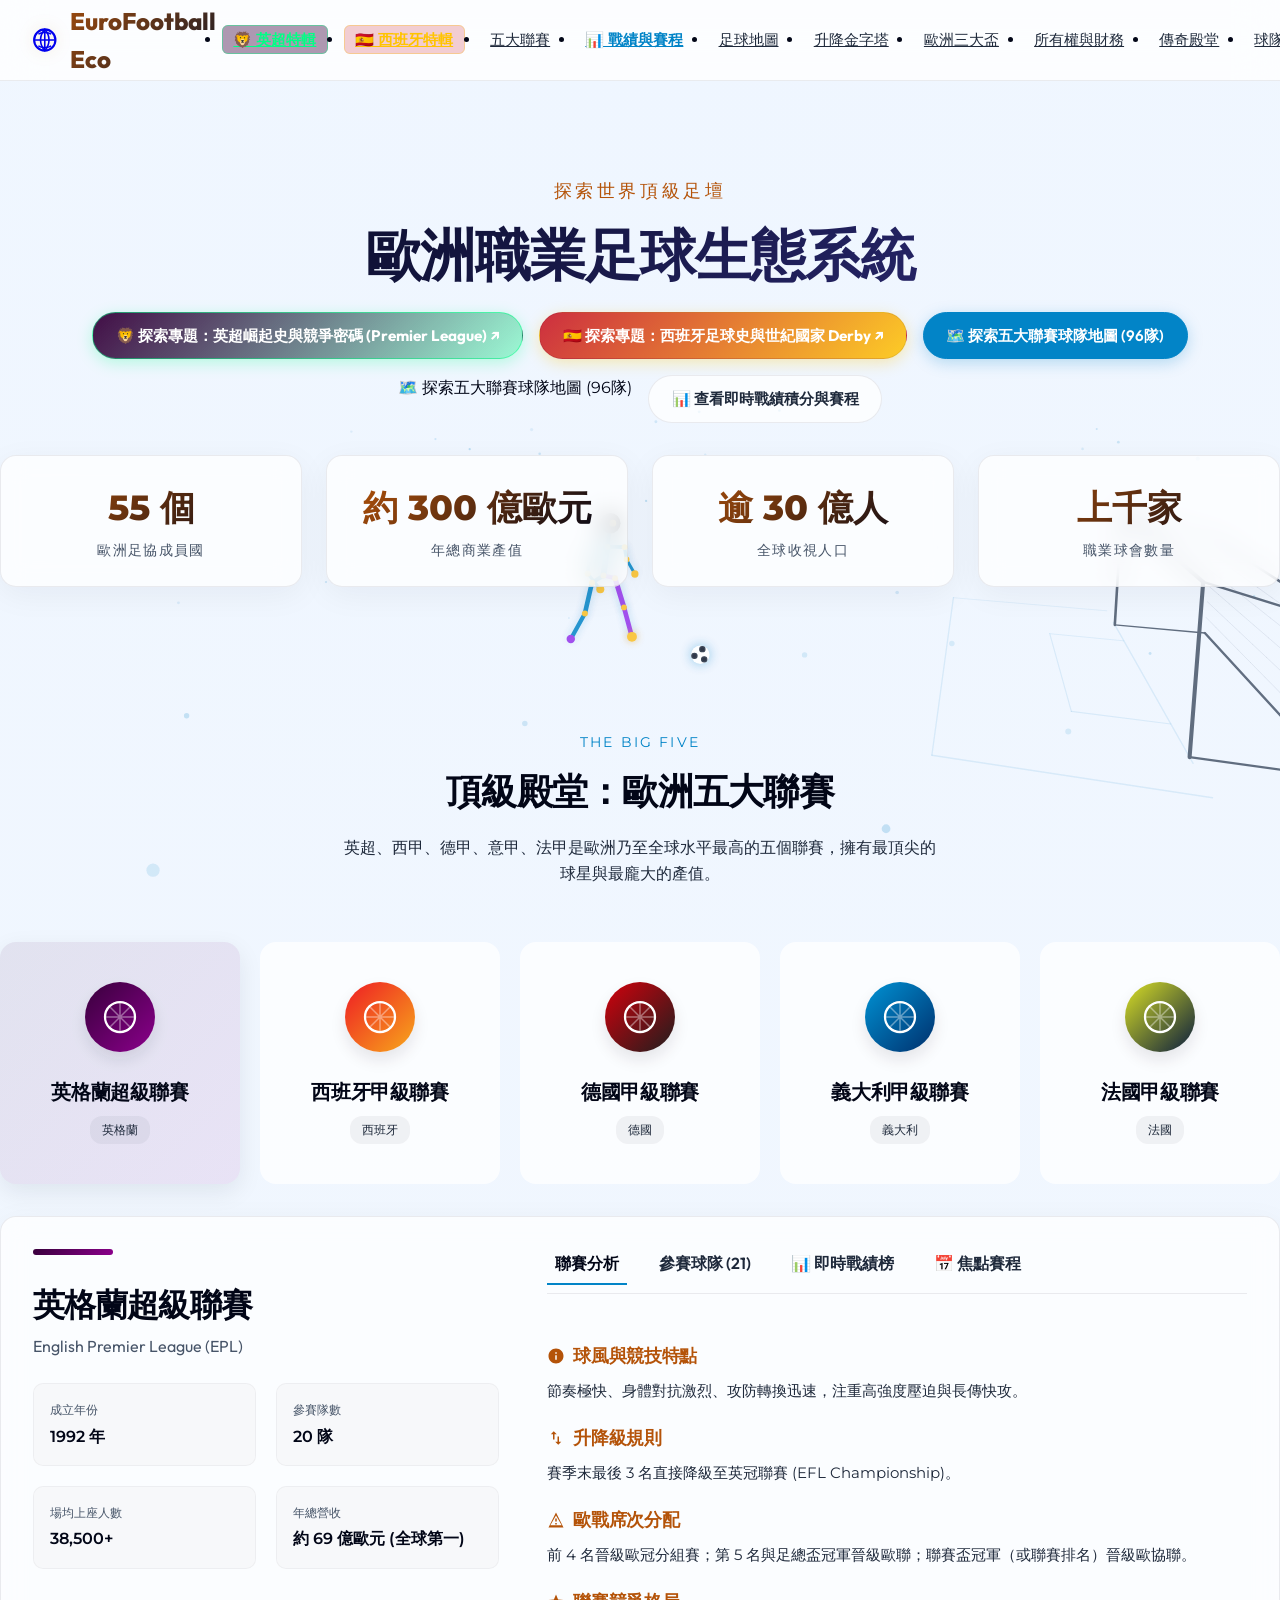
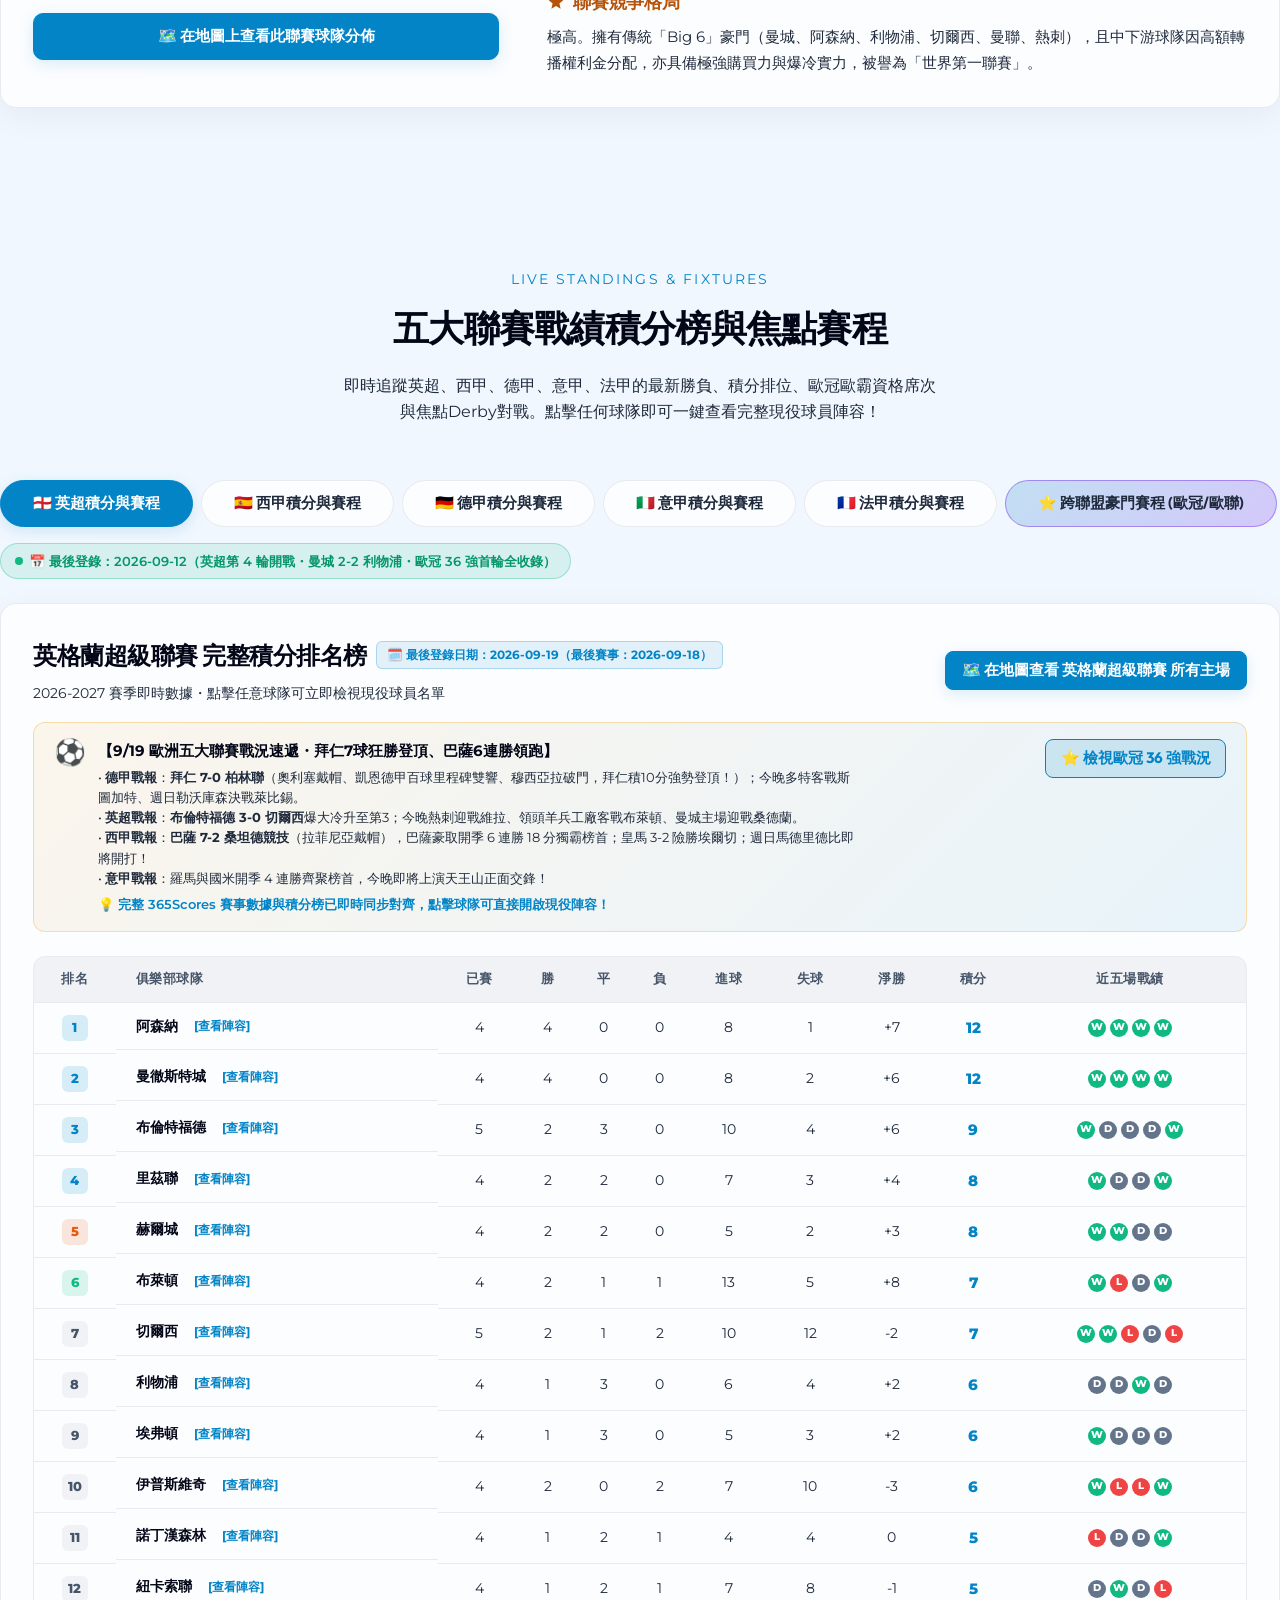
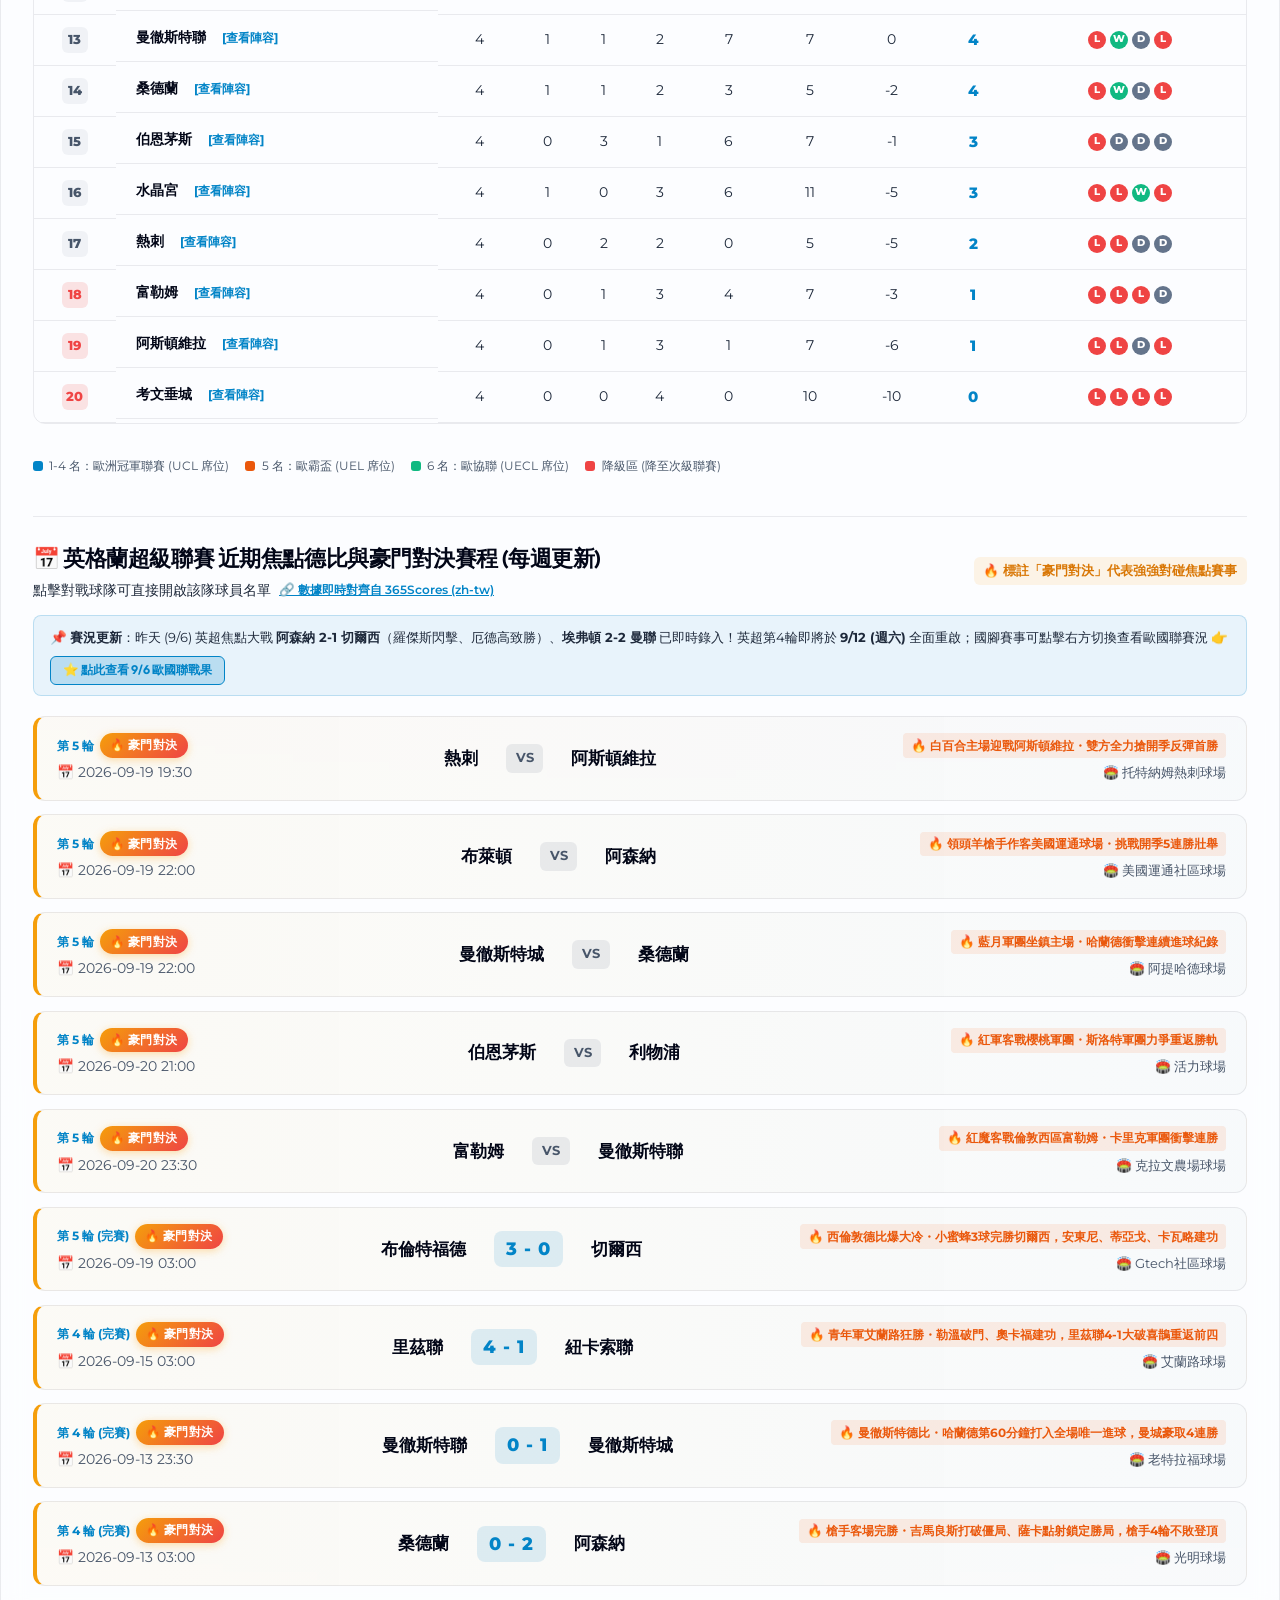
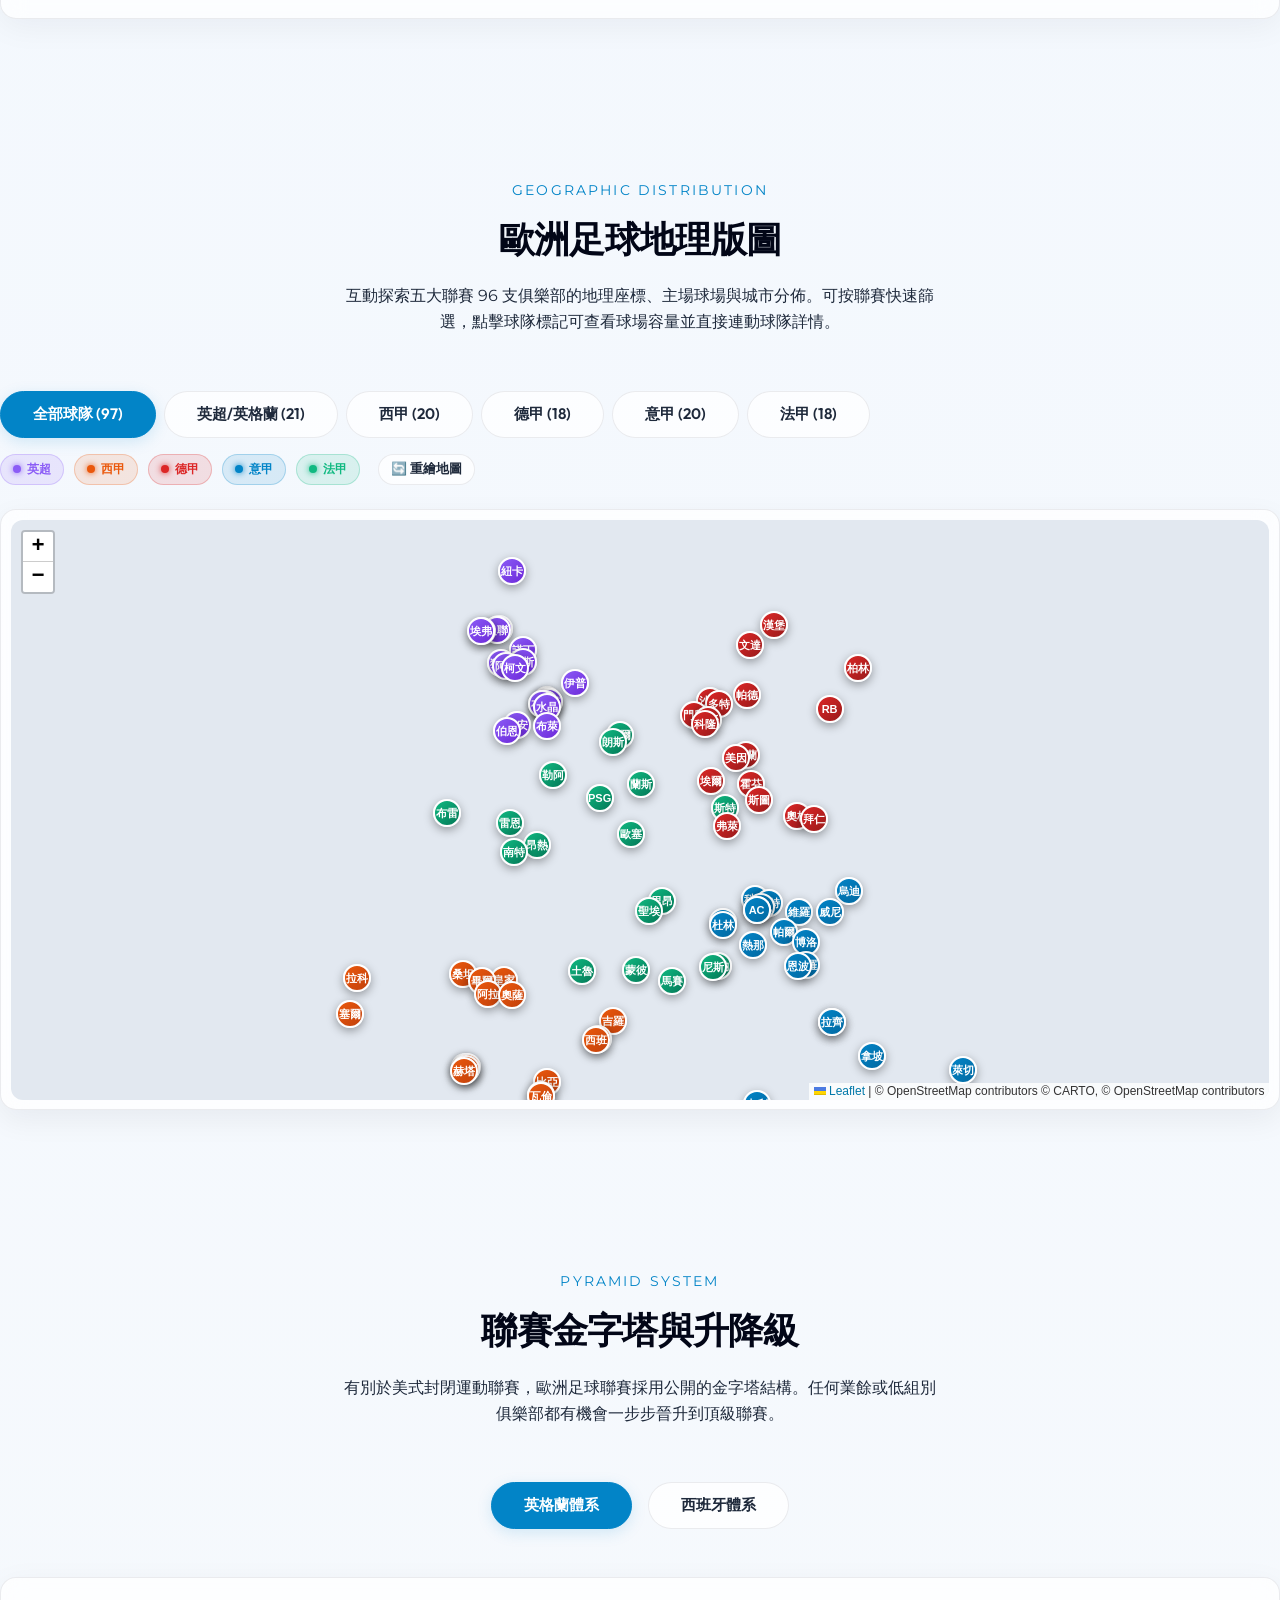
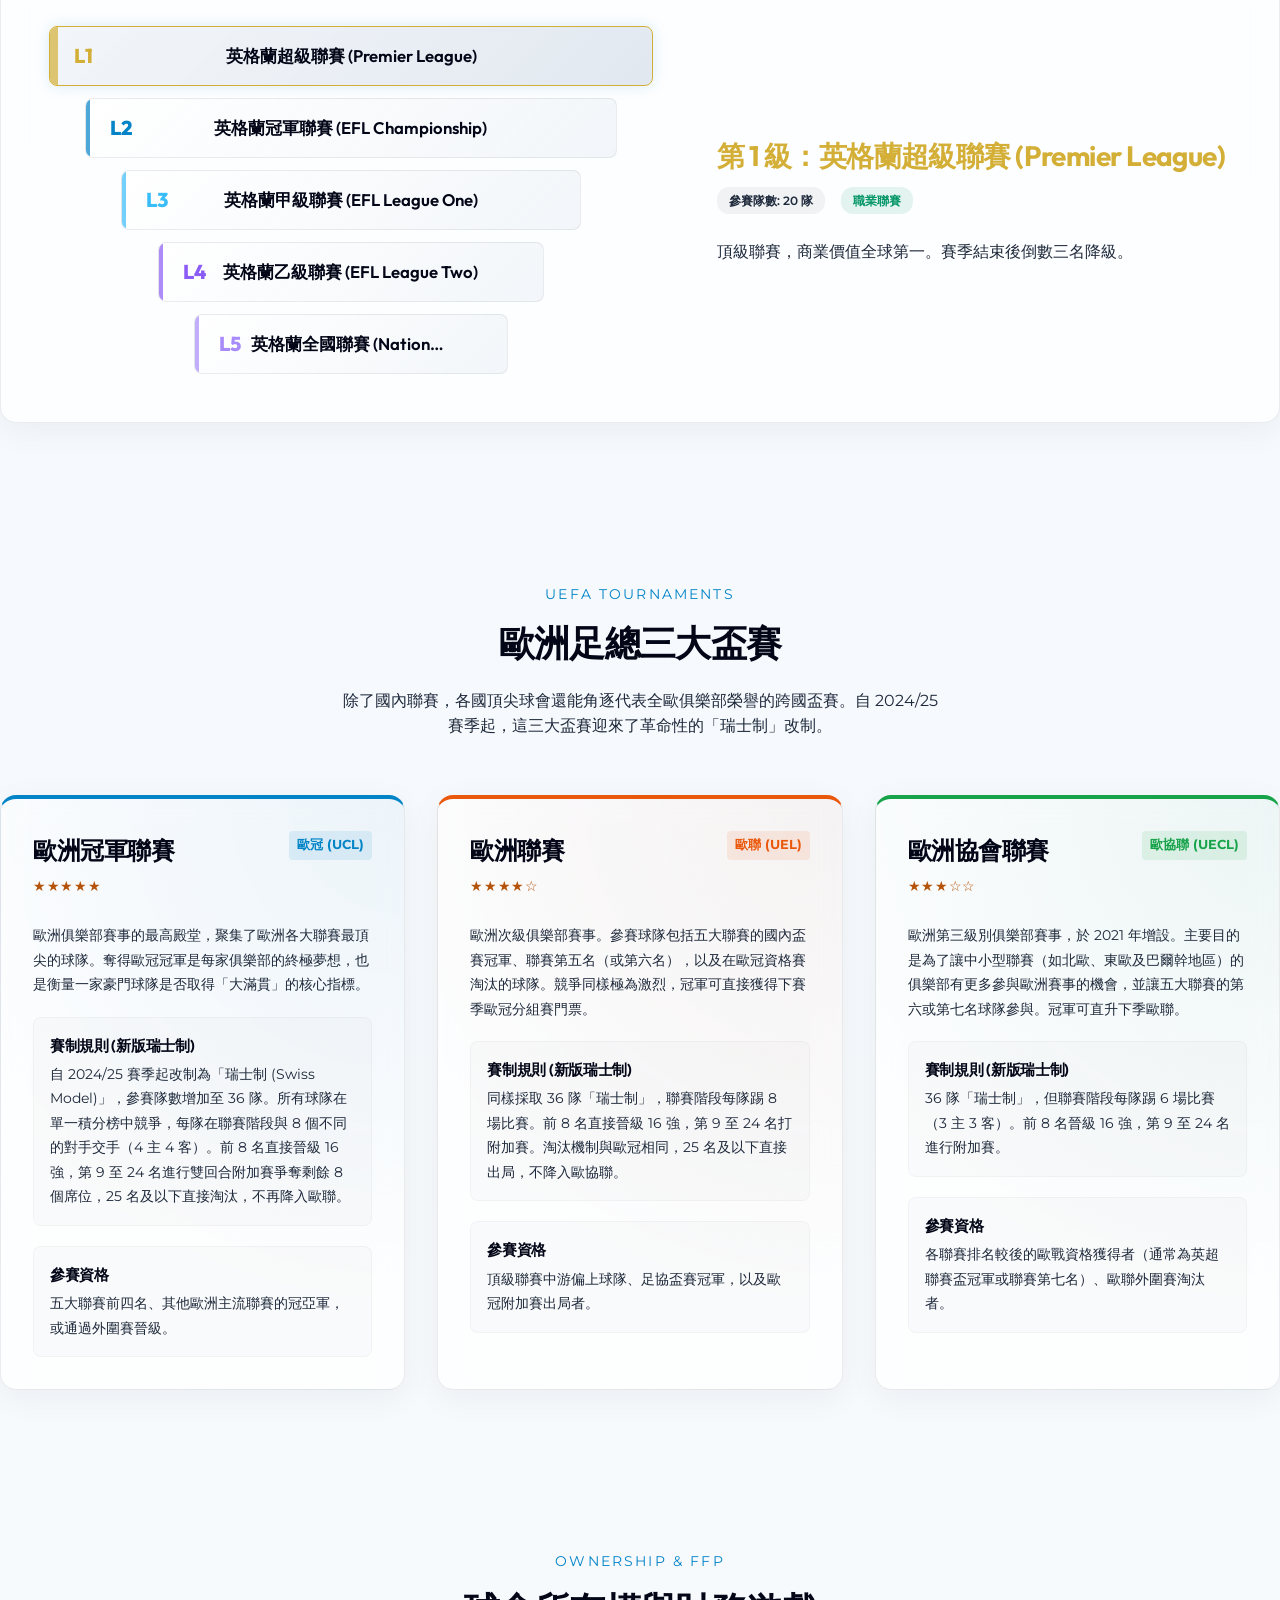
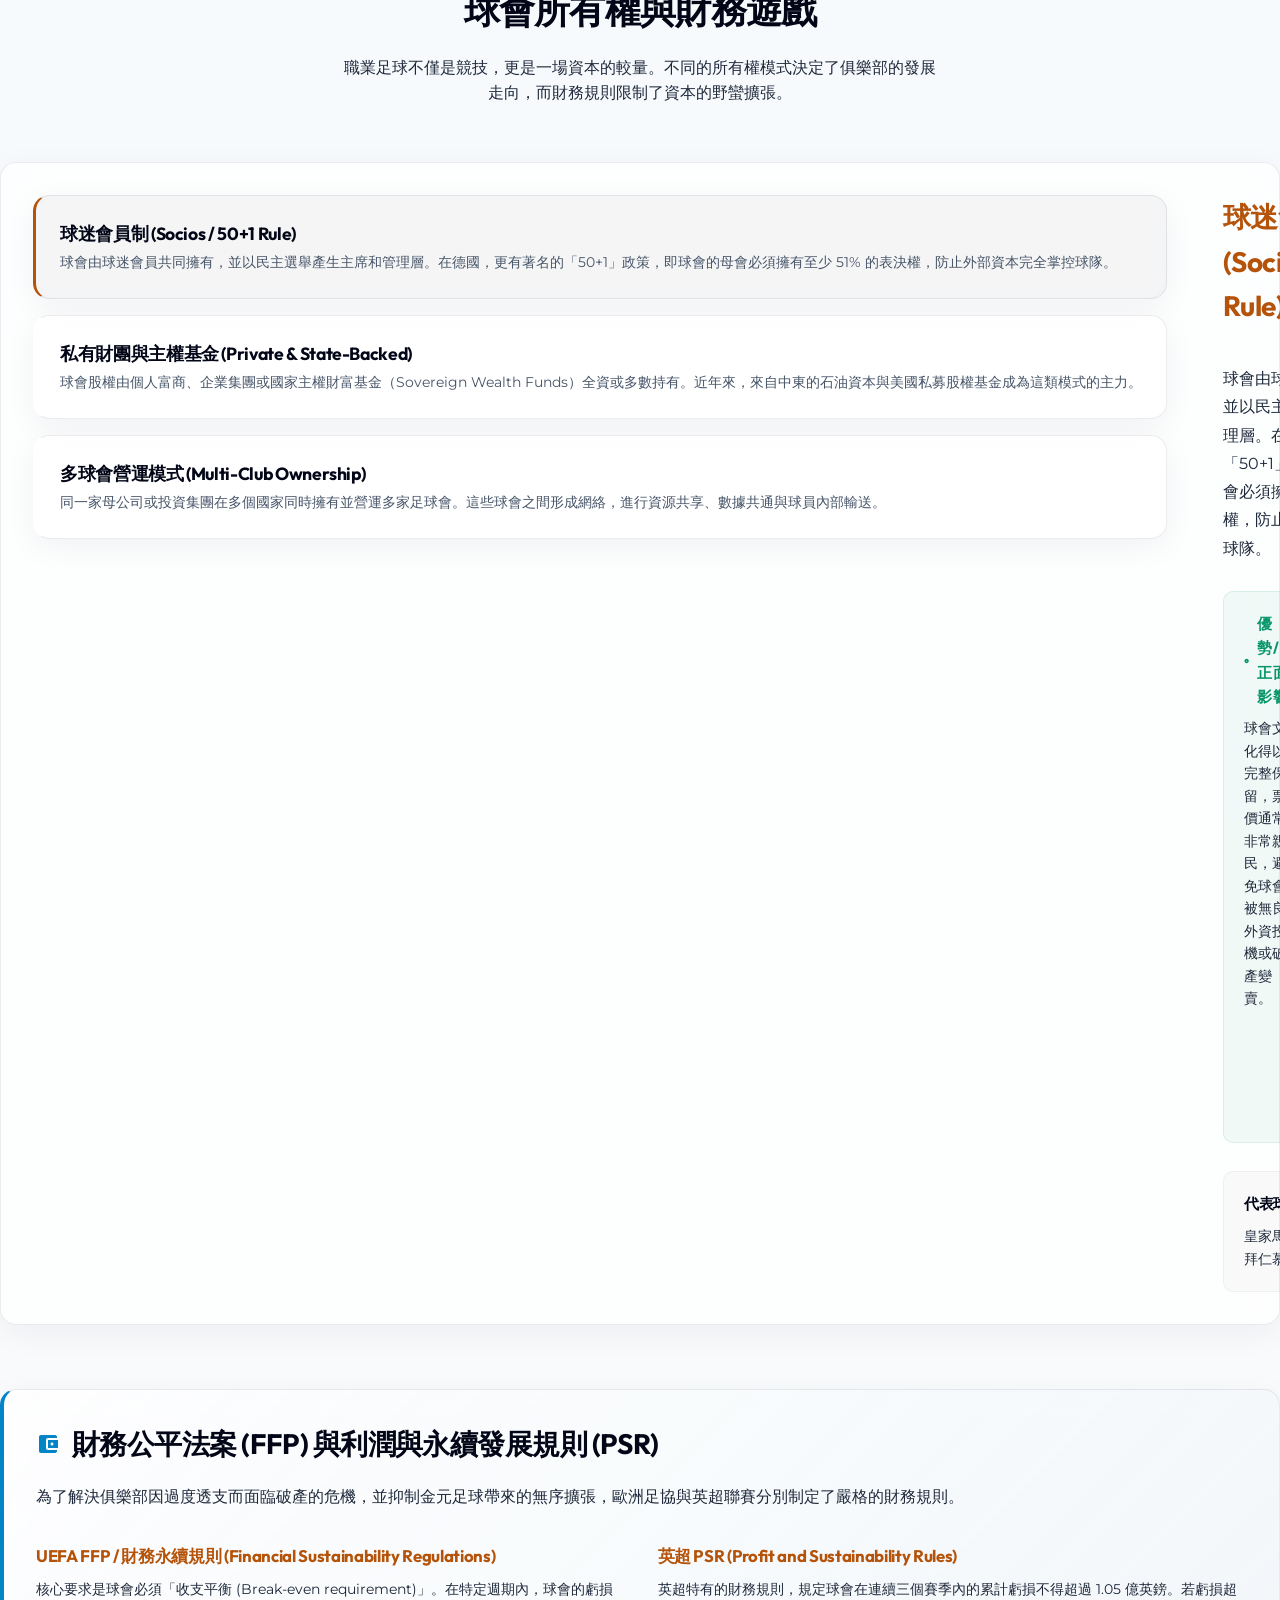
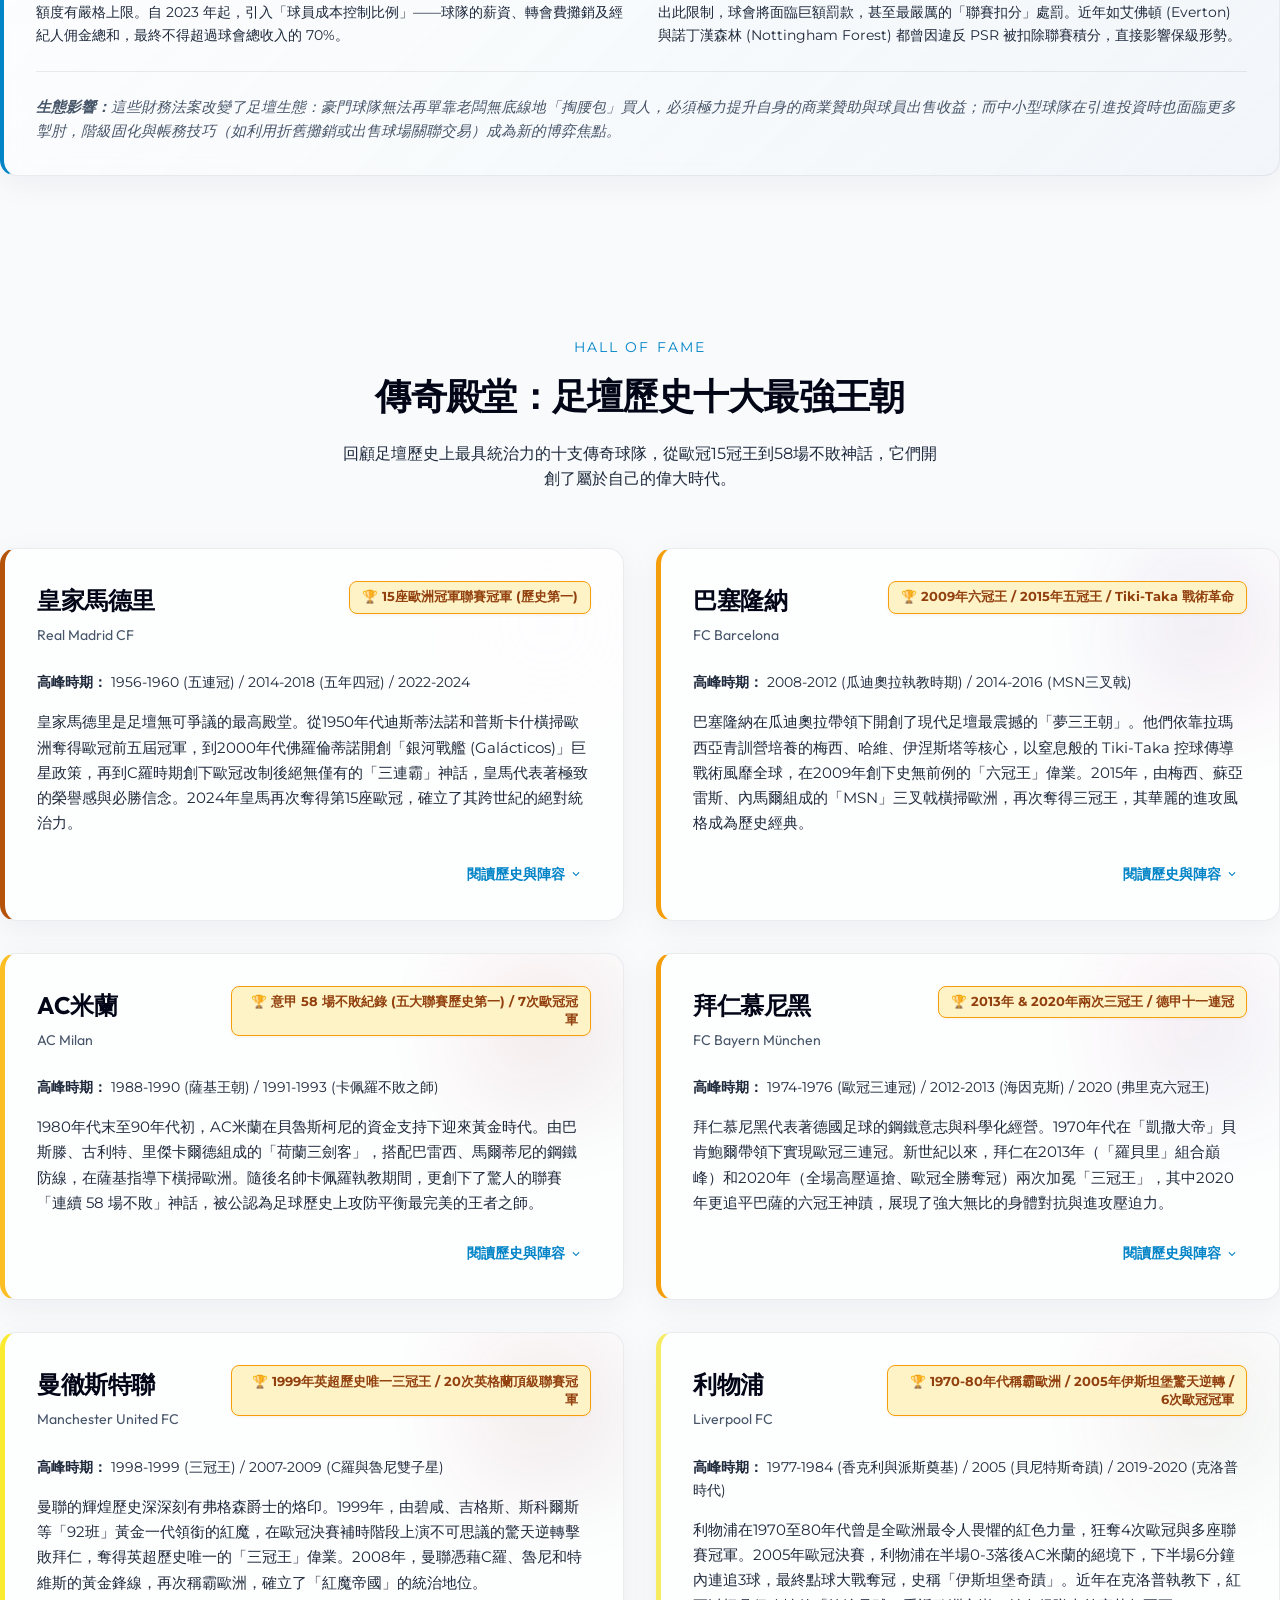
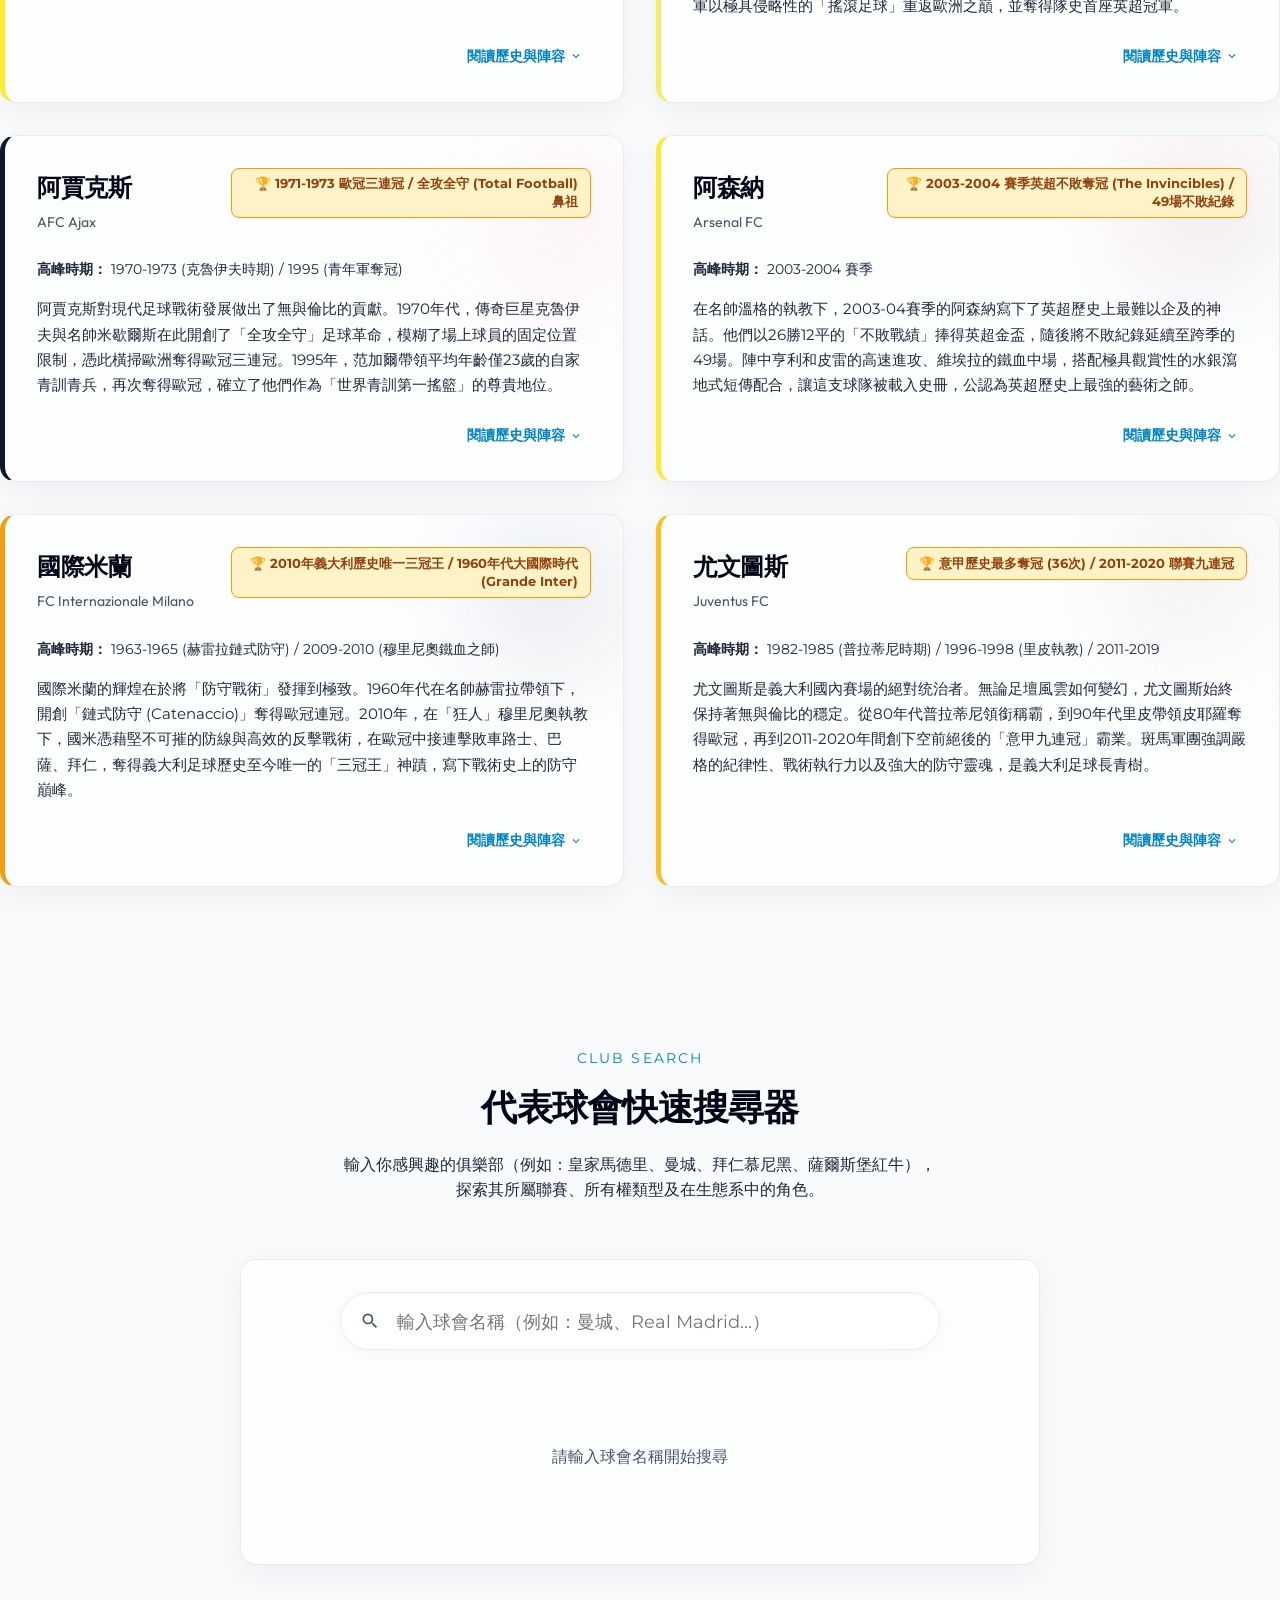
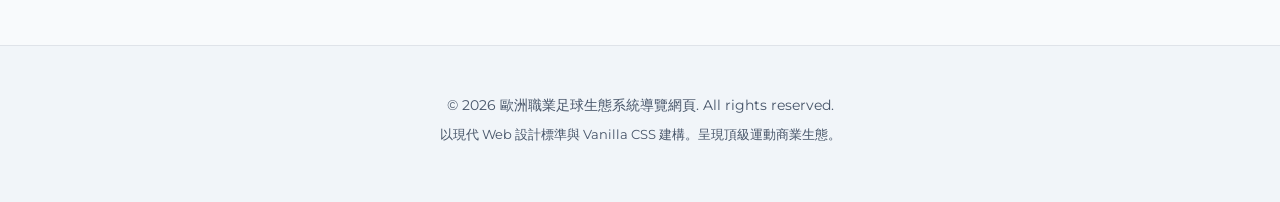
==== commit 7f2d6414: "feat: update match results, standings, and upcoming fixtures across all five leagues (as of 2026-09-" ====
--- a/index.html
+++ b/index.html
@@ -275,7 +275,7 @@
   <!-- Code Injection -->
   <!-- Leaflet.js Map Library (Local) -->
   <script src="leaflet.js"></script>
-  <script src="data.js?v=20260914_2"></script>
-  <script src="app.js?v=20260914_2"></script>
+  <script src="data.js?v=20260919_1"></script>
+  <script src="app.js?v=20260919_1"></script>
 </body>
 </html>
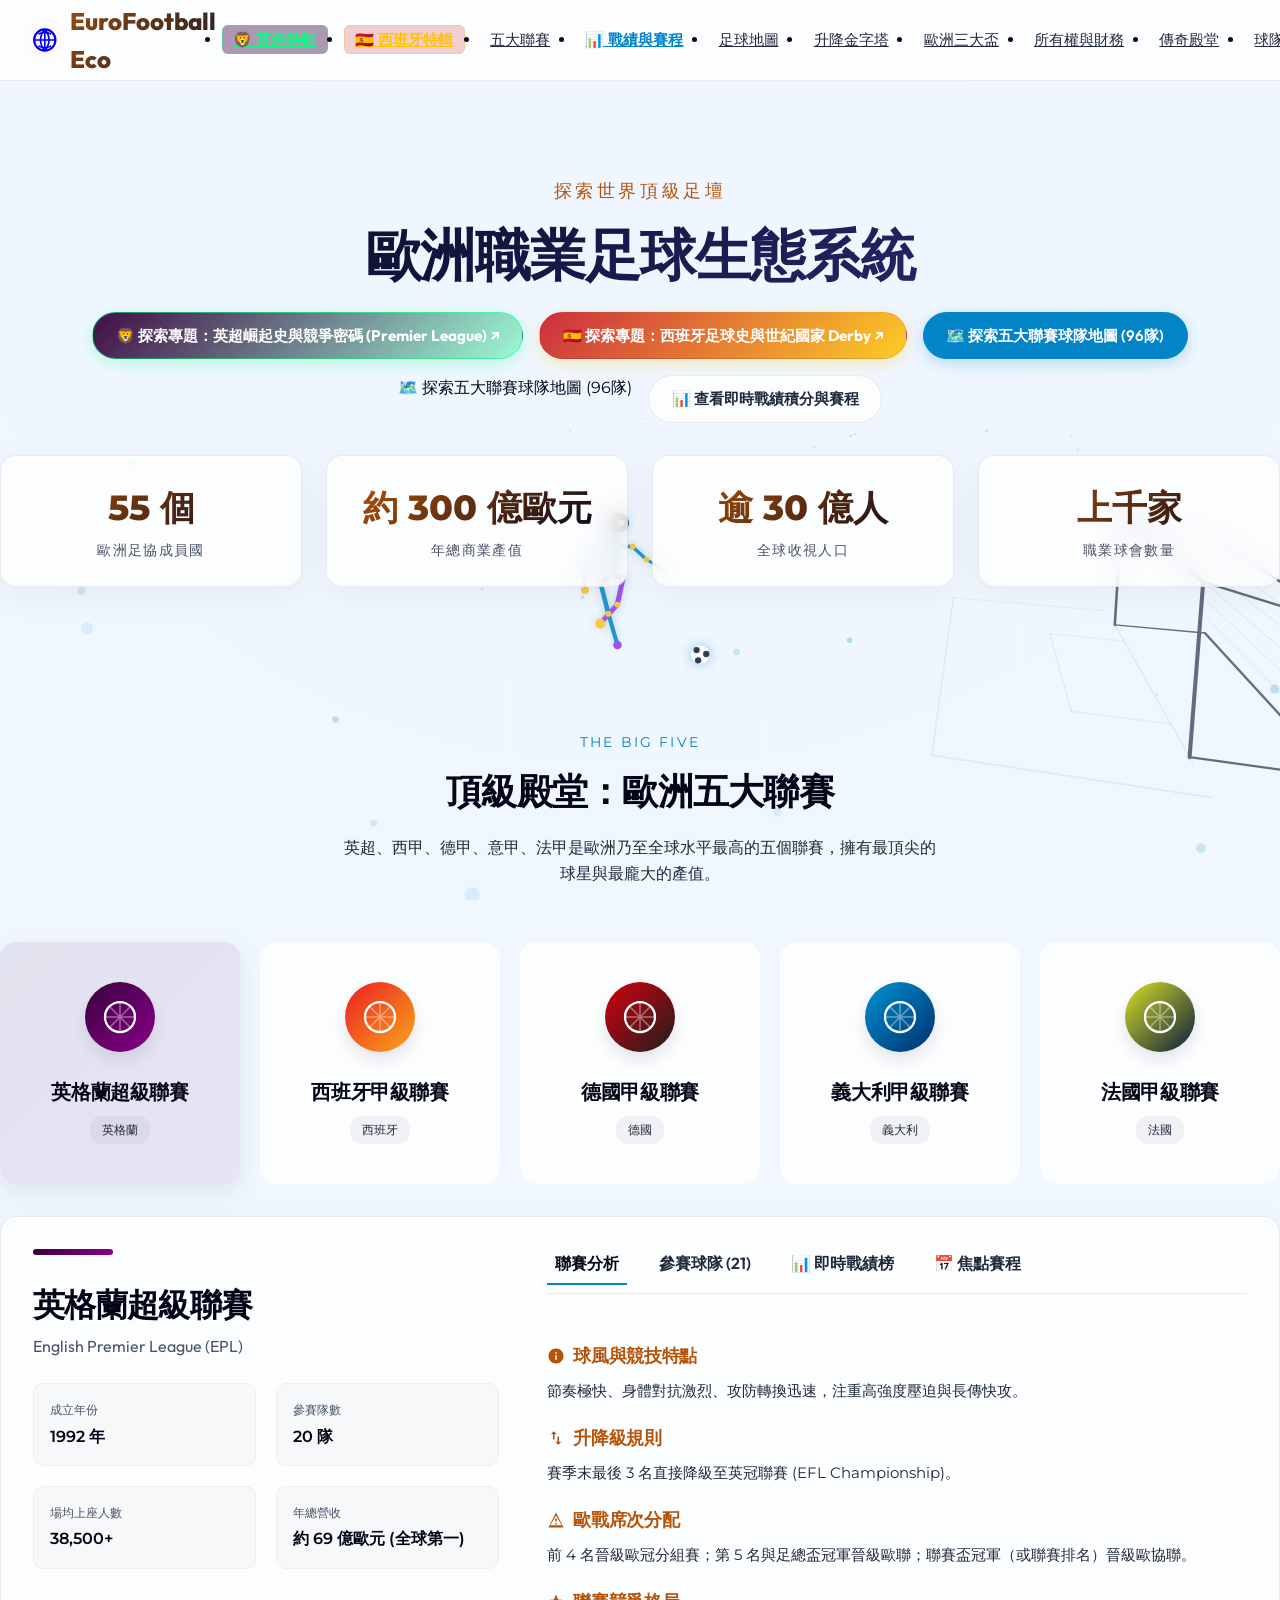
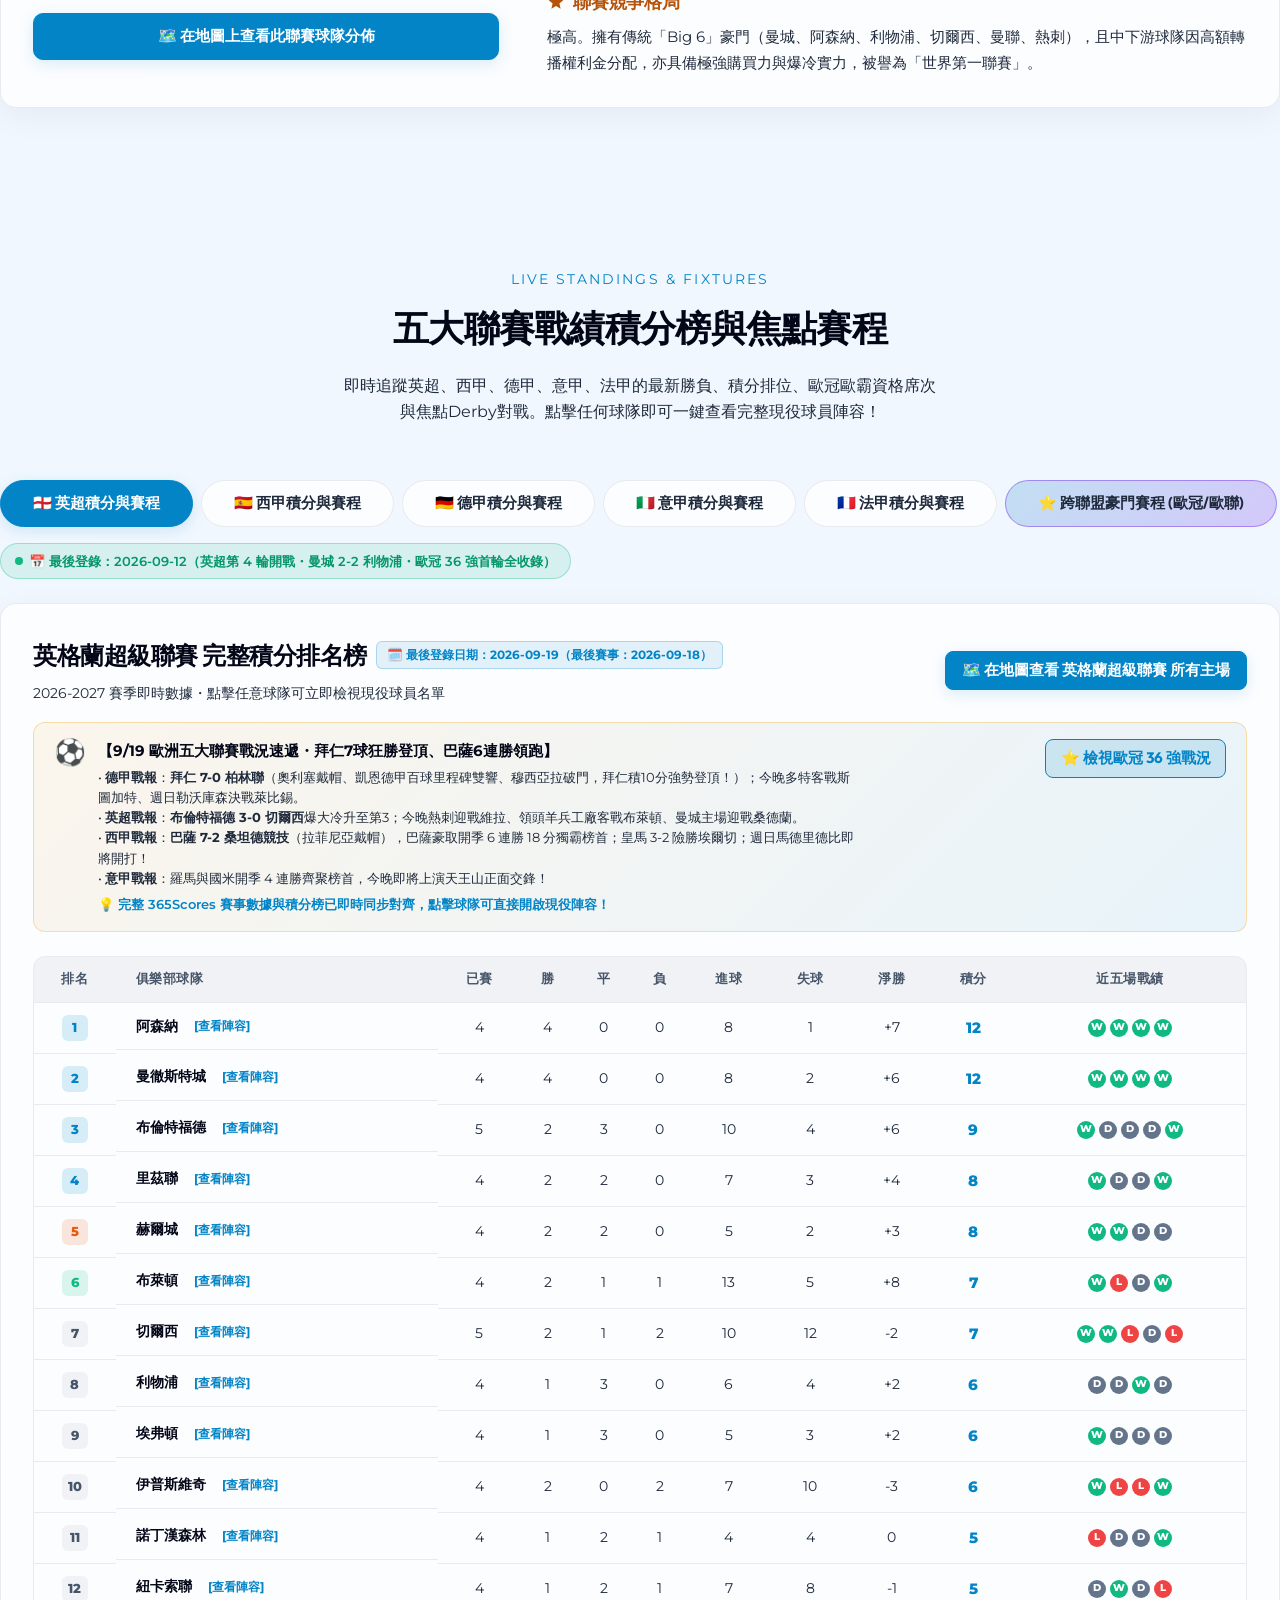
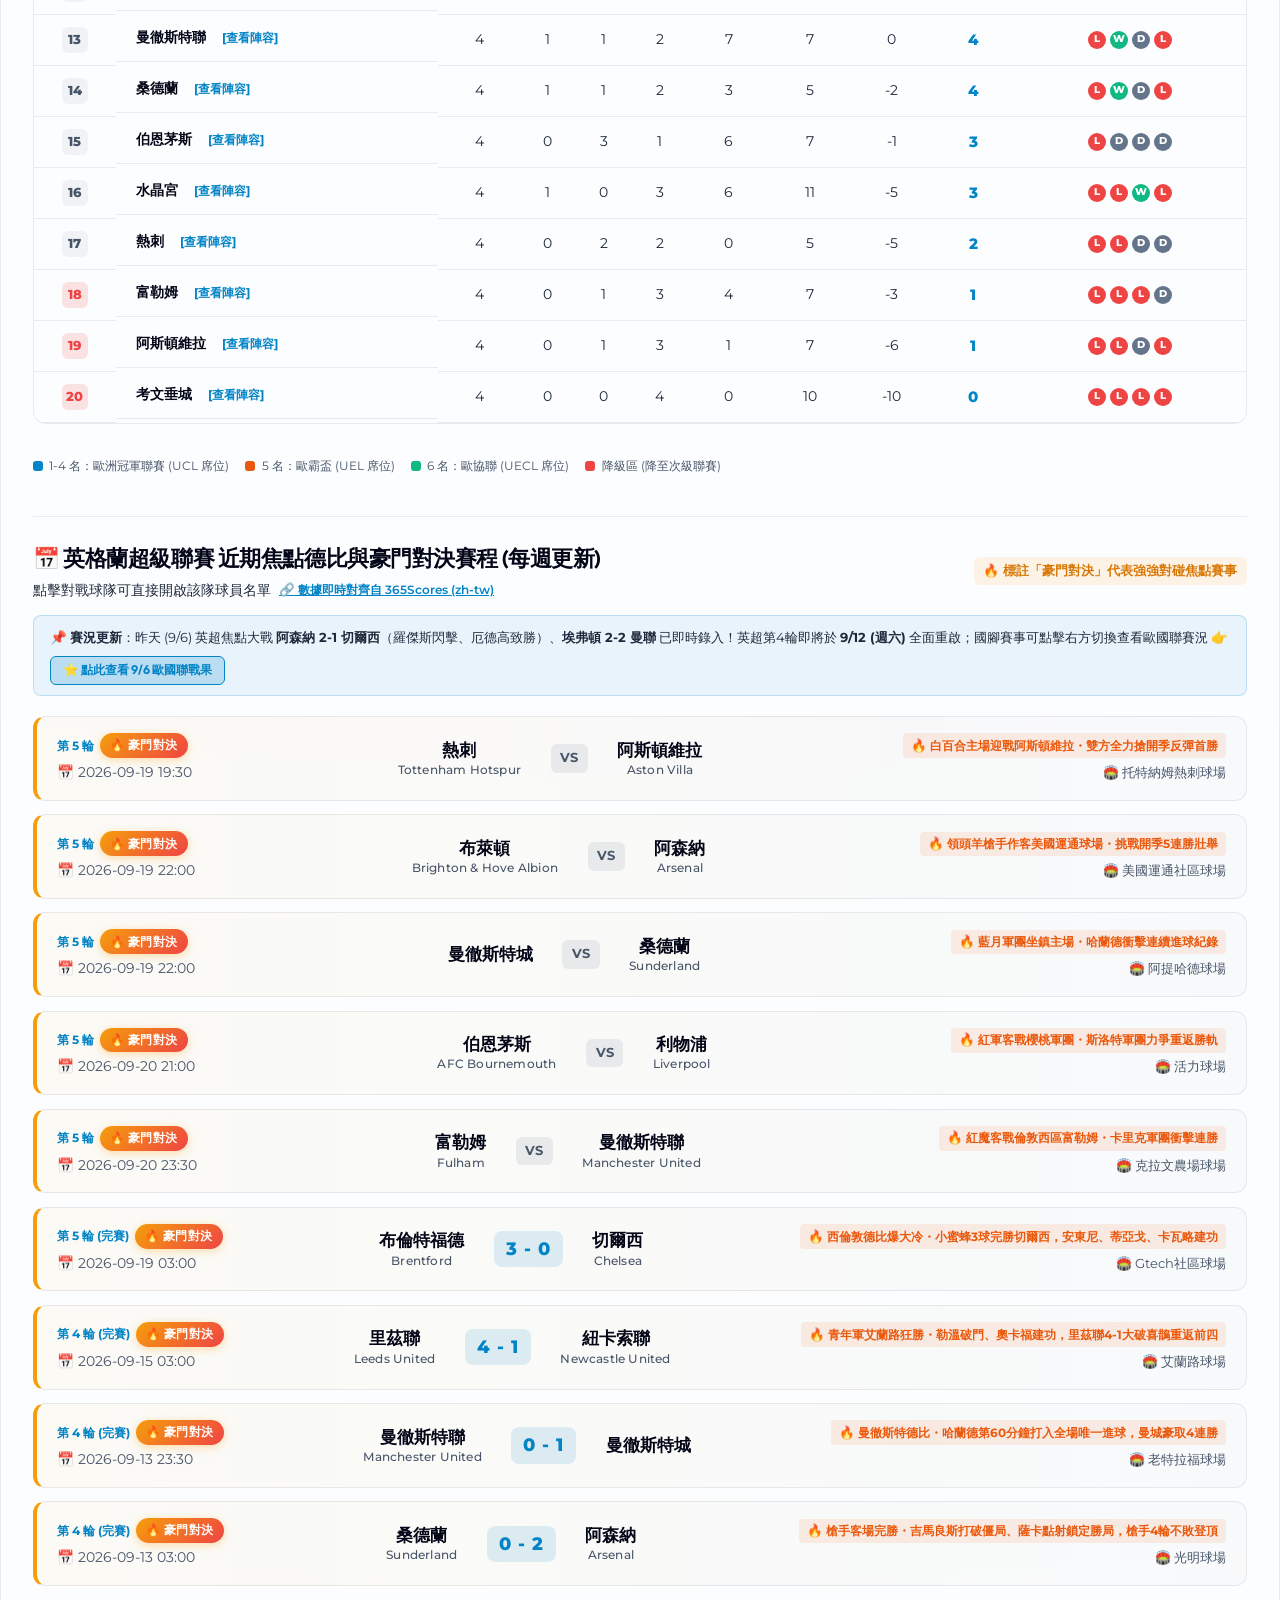
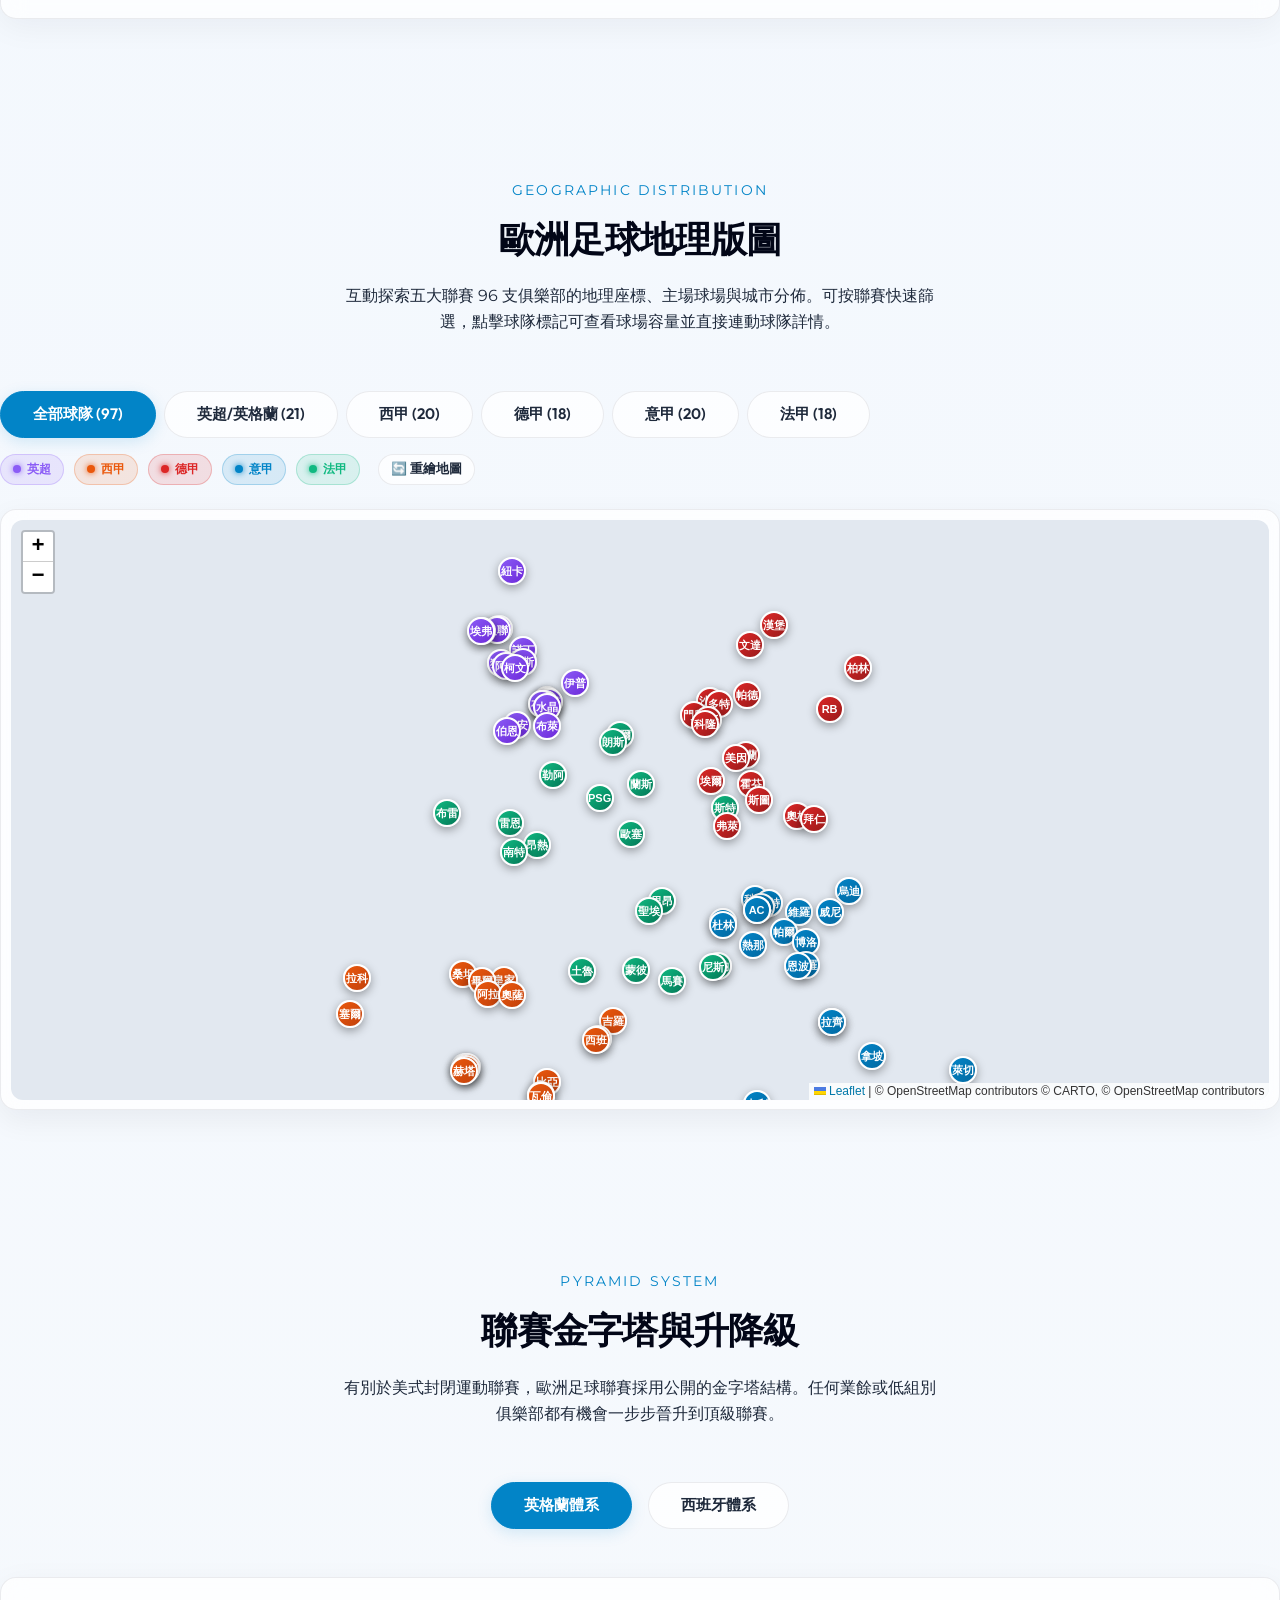
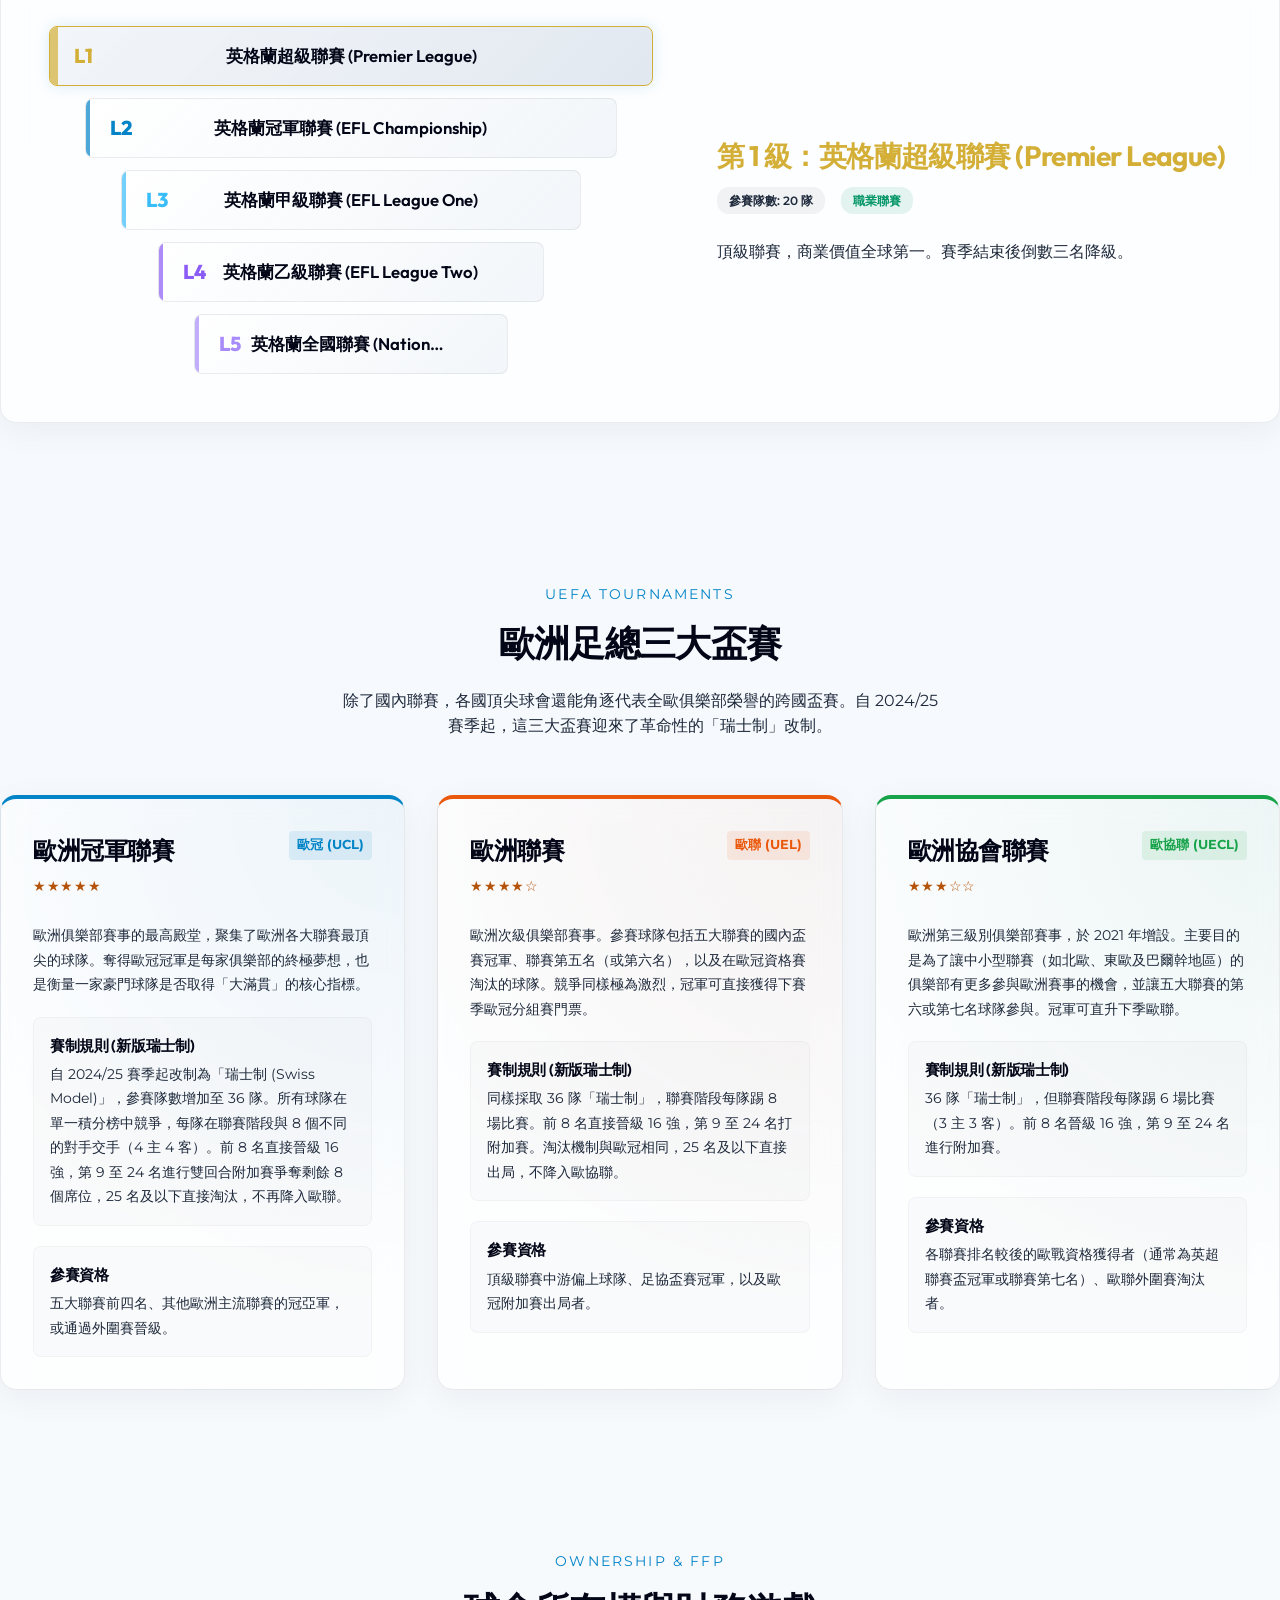
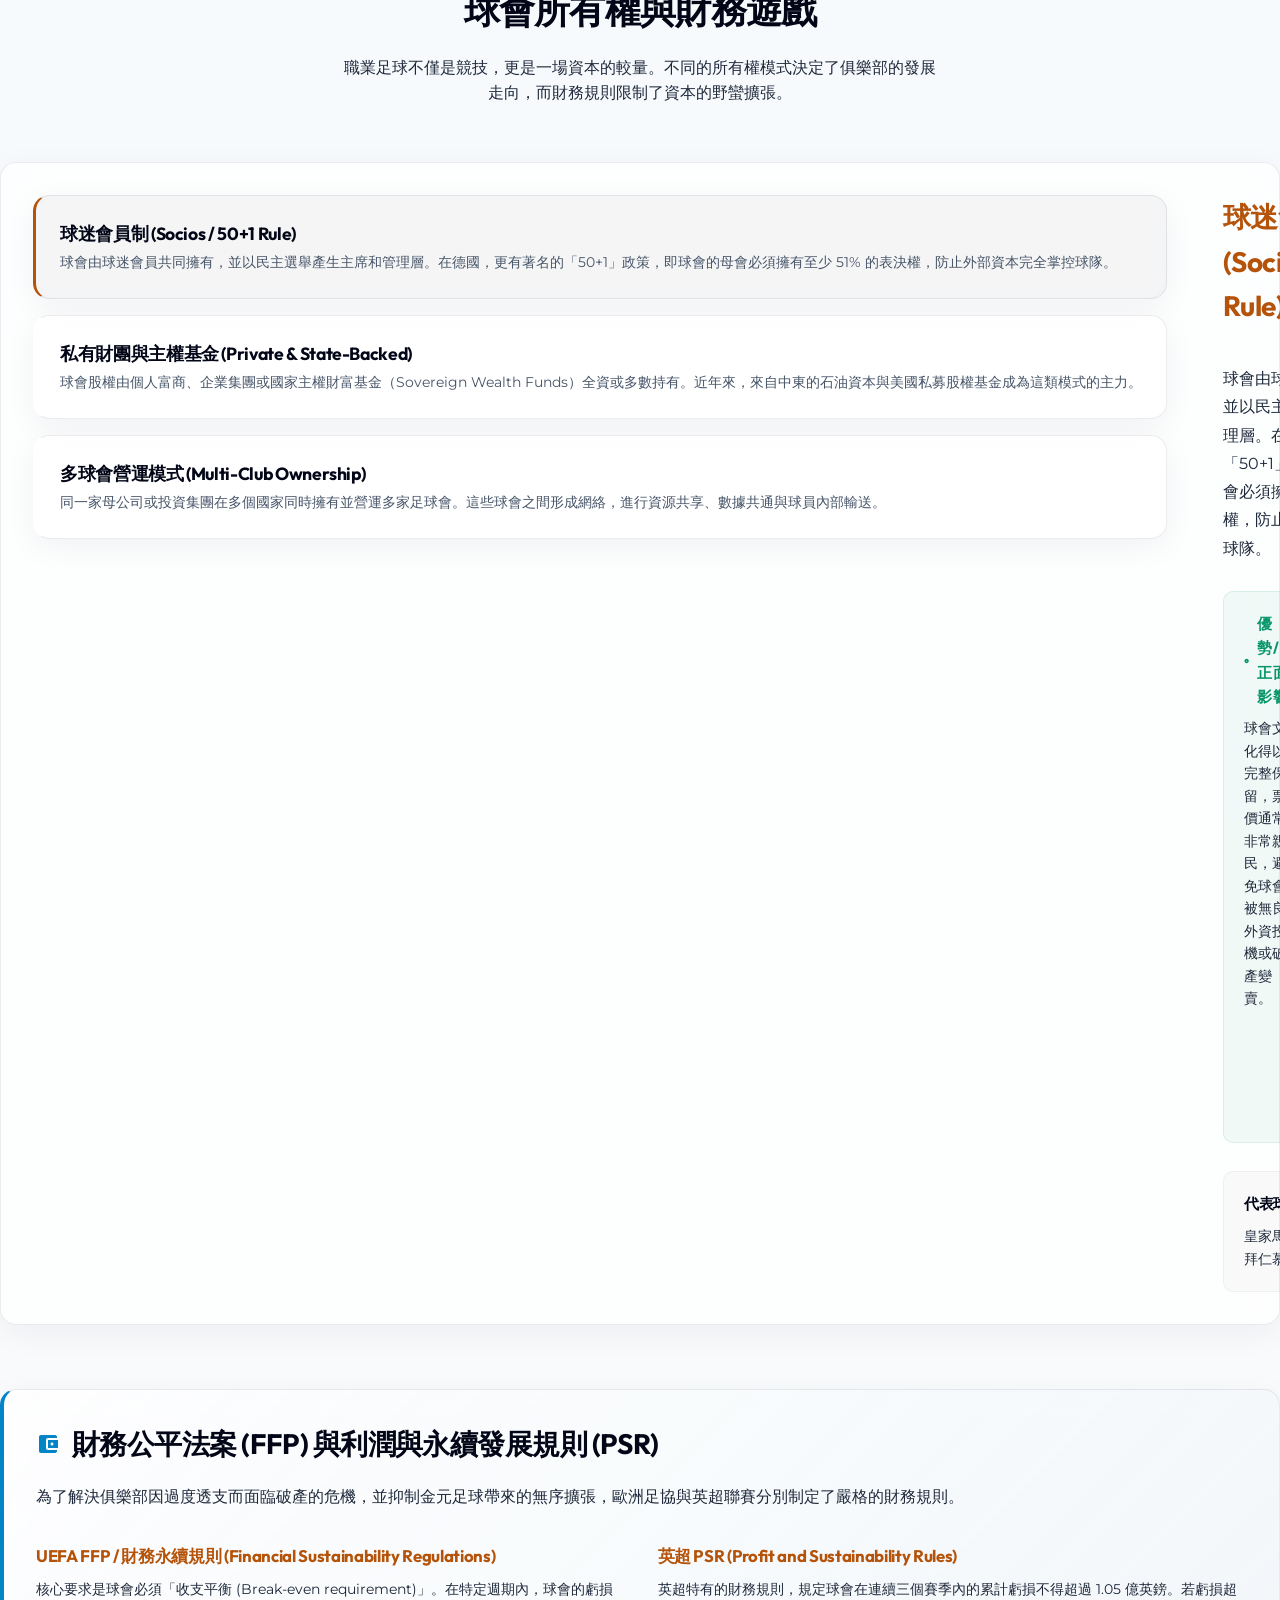
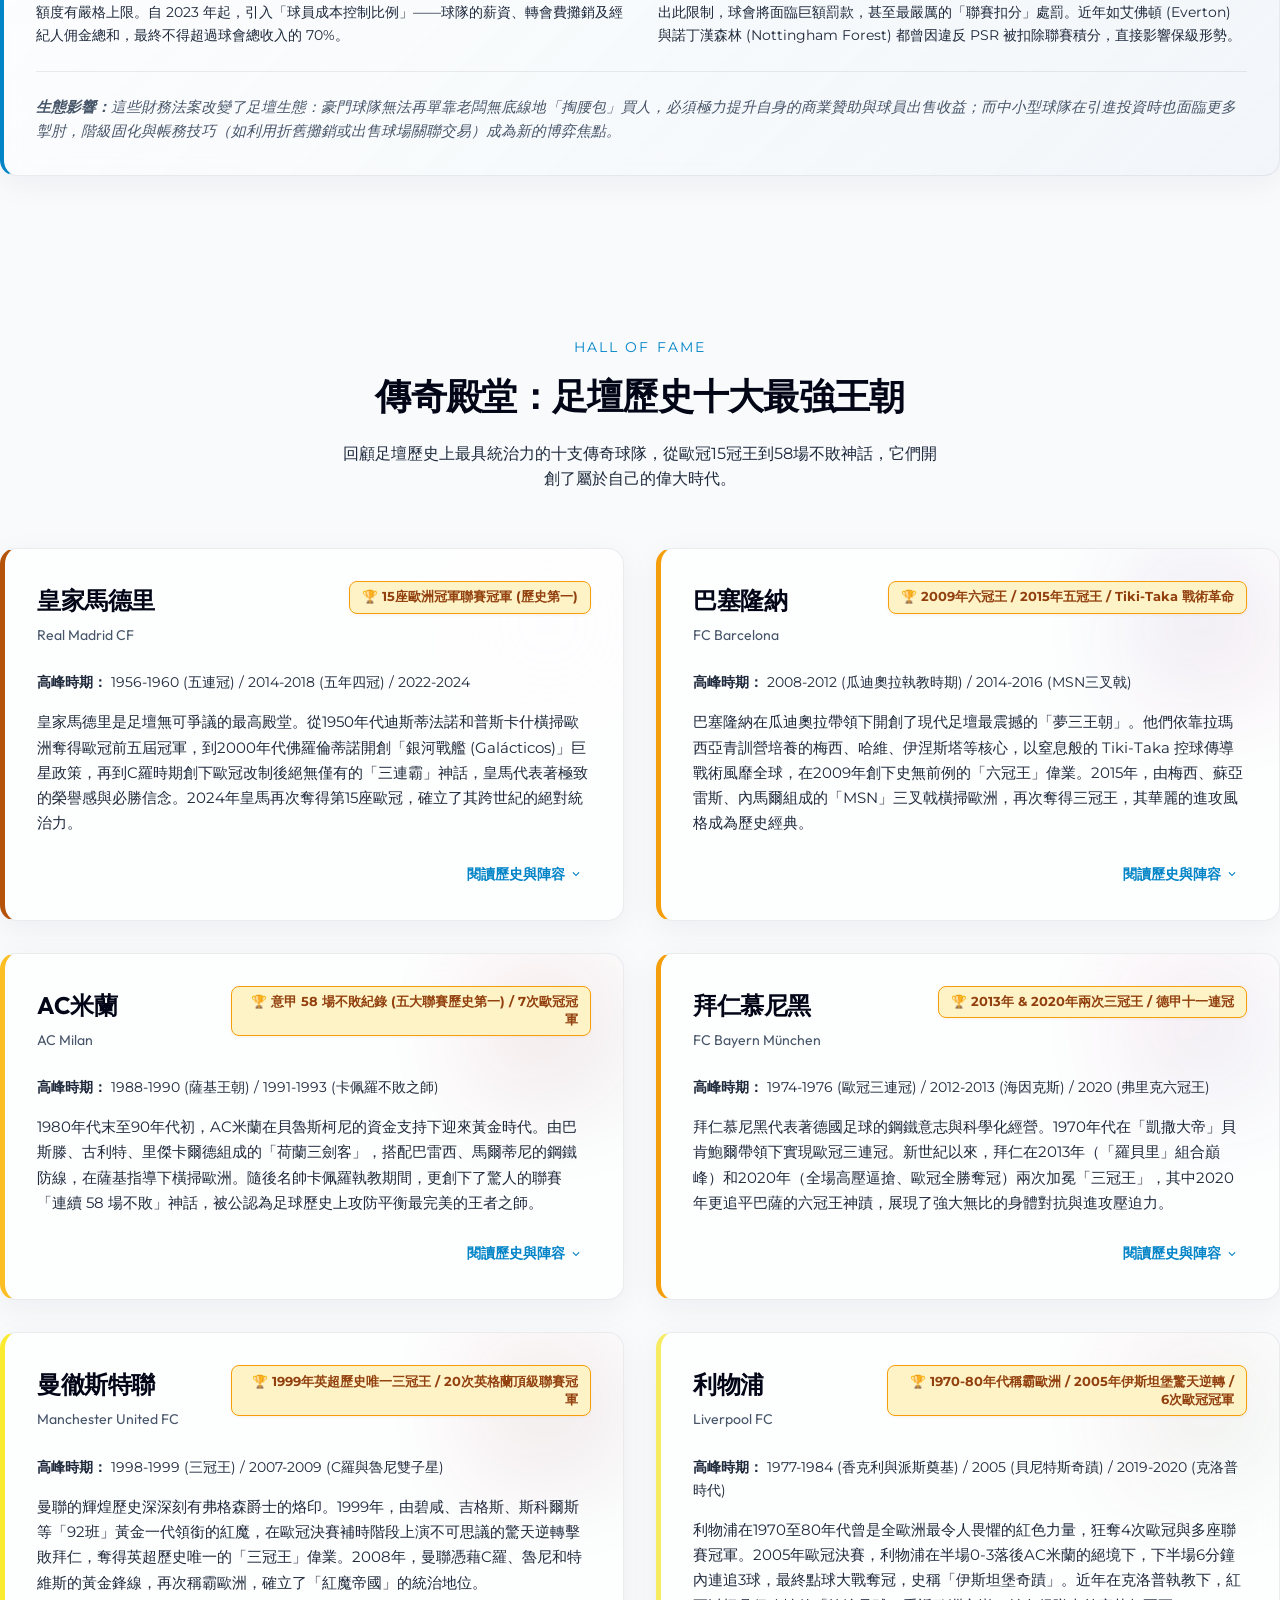
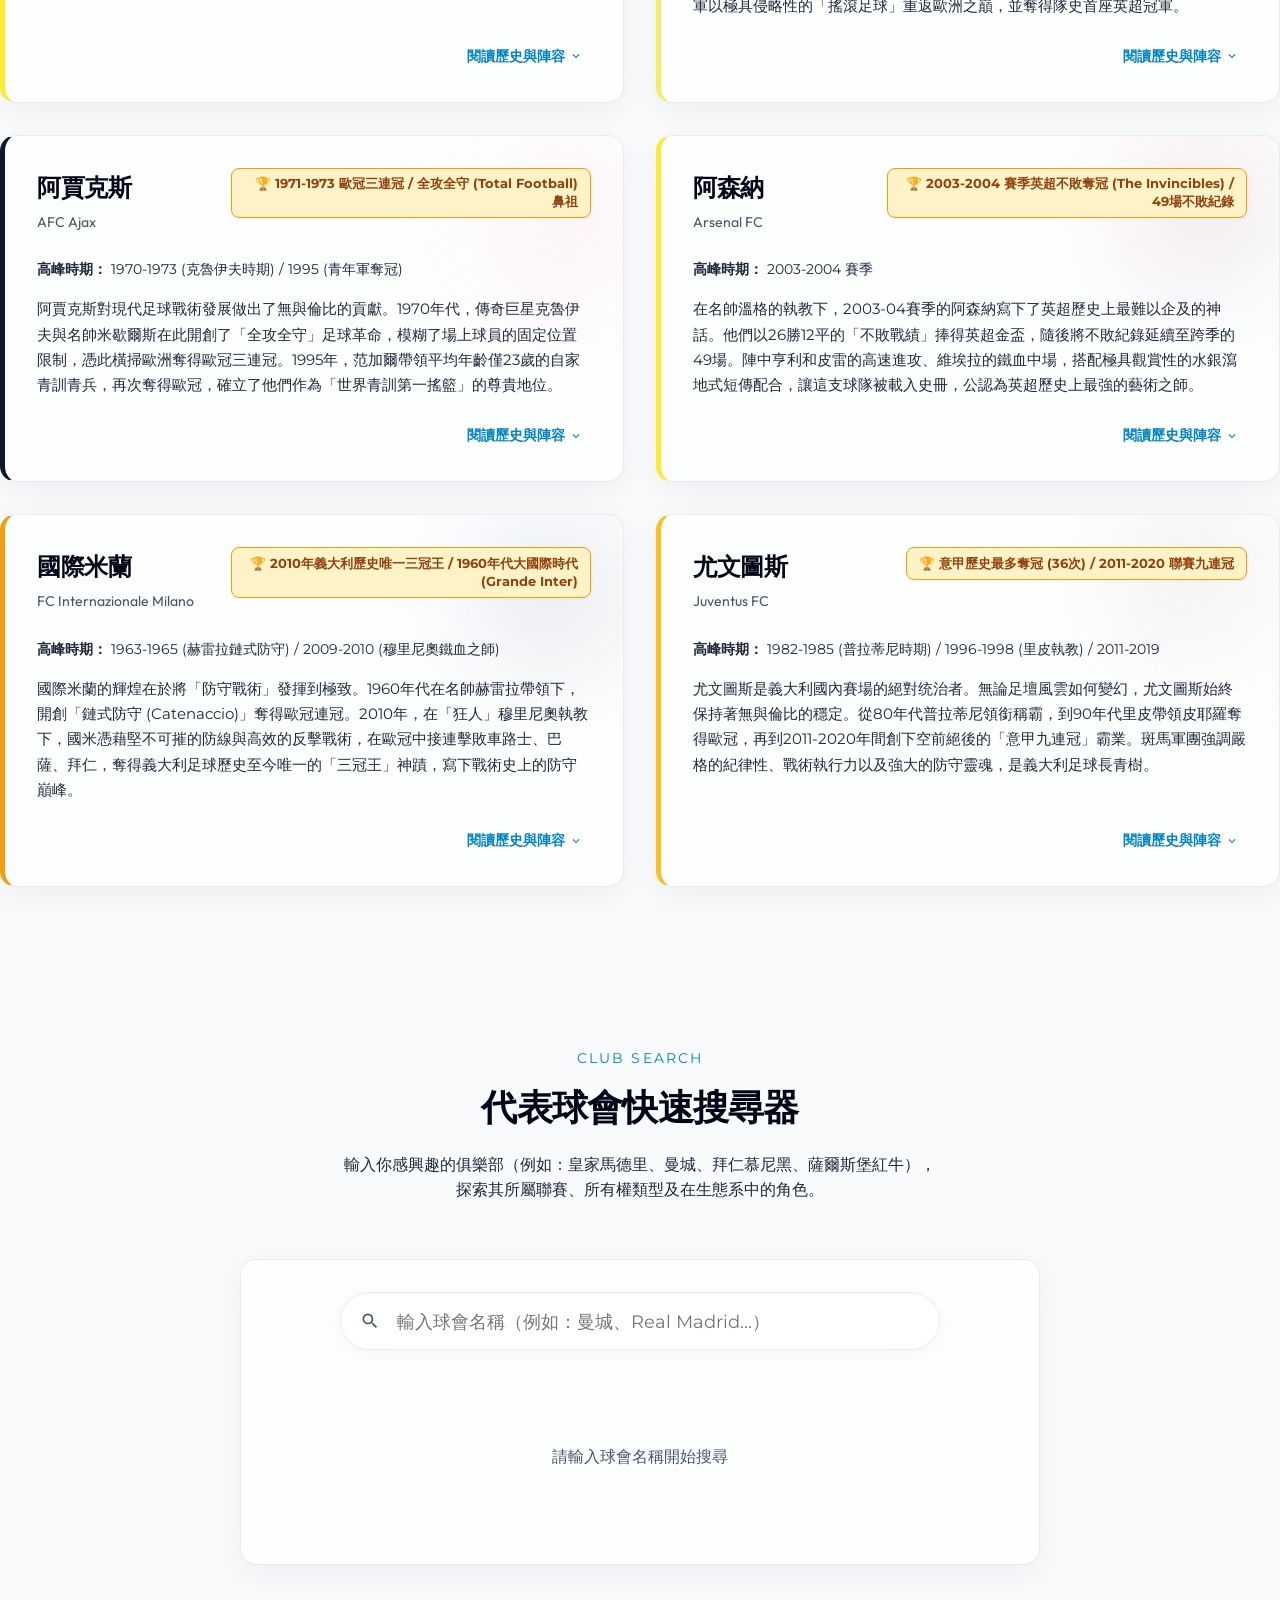
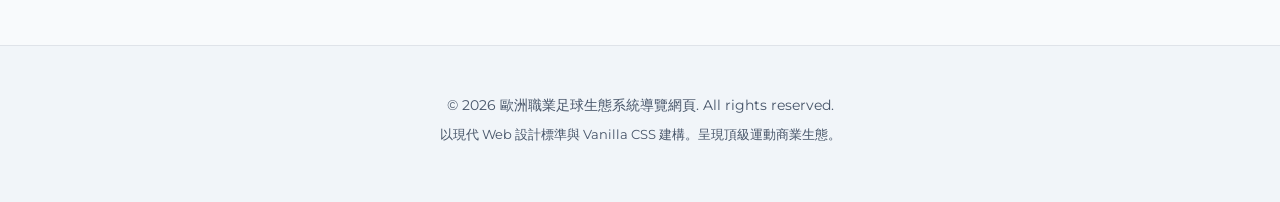
==== commit e21d6960: "feat: display English club/team names alongside Chinese names in match fixtures" ====
--- a/index.html
+++ b/index.html
@@ -7,7 +7,7 @@
   <meta name="description" content="深入整理歐洲足球職業隊的生態架構，包含英超、西甲、德甲、意甲、法甲五大聯賽對比、金字塔升降級機制、歐洲冠軍聯賽等盃賽規則，以及球迷會員制、財團所有權與財務公平法案(FFP)解析。">
   <!-- Leaflet.js Map CSS (Local) -->
   <link rel="stylesheet" href="leaflet.css">
-  <link rel="stylesheet" href="styles.css?v=20260906_3">
+  <link rel="stylesheet" href="styles.css?v=20260919_2">
 </head>
 <body>
 
@@ -276,6 +276,6 @@
   <!-- Leaflet.js Map Library (Local) -->
   <script src="leaflet.js"></script>
   <script src="data.js?v=20260919_1"></script>
-  <script src="app.js?v=20260919_1"></script>
+  <script src="app.js?v=20260919_2"></script>
 </body>
 </html>
--- a/styles.css
+++ b/styles.css
@@ -2371,13 +2371,41 @@
   color: var(--text-primary);
   cursor: pointer;
   transition: var(--transition-fast);
-  padding: 0.2rem 0.5rem;
-  border-radius: 6px;
+  padding: 0.25rem 0.6rem;
+  border-radius: 8px;
+  display: inline-flex;
+  flex-direction: column;
+  align-items: center;
+  text-align: center;
+  line-height: 1.25;
+}
+
+.fixture-team .team-name-cn {
+  font-weight: 700;
+  color: var(--text-primary);
+  transition: var(--transition-fast);
+}
+
+.fixture-team .team-name-en {
+  font-size: 0.72rem;
+  font-weight: 500;
+  color: var(--text-muted);
+  letter-spacing: 0.2px;
+  margin-top: 0.15rem;
+  transition: var(--transition-fast);
 }
 
 .fixture-team:hover {
+  background: rgba(2, 132, 199, 0.08);
+}
+
+.fixture-team:hover .team-name-cn {
   color: var(--color-blue);
-  background: rgba(2, 132, 199, 0.08);
+}
+
+.fixture-team:hover .team-name-en {
+  color: var(--color-blue);
+  opacity: 0.85;
 }
 
 .fixture-score-badge {
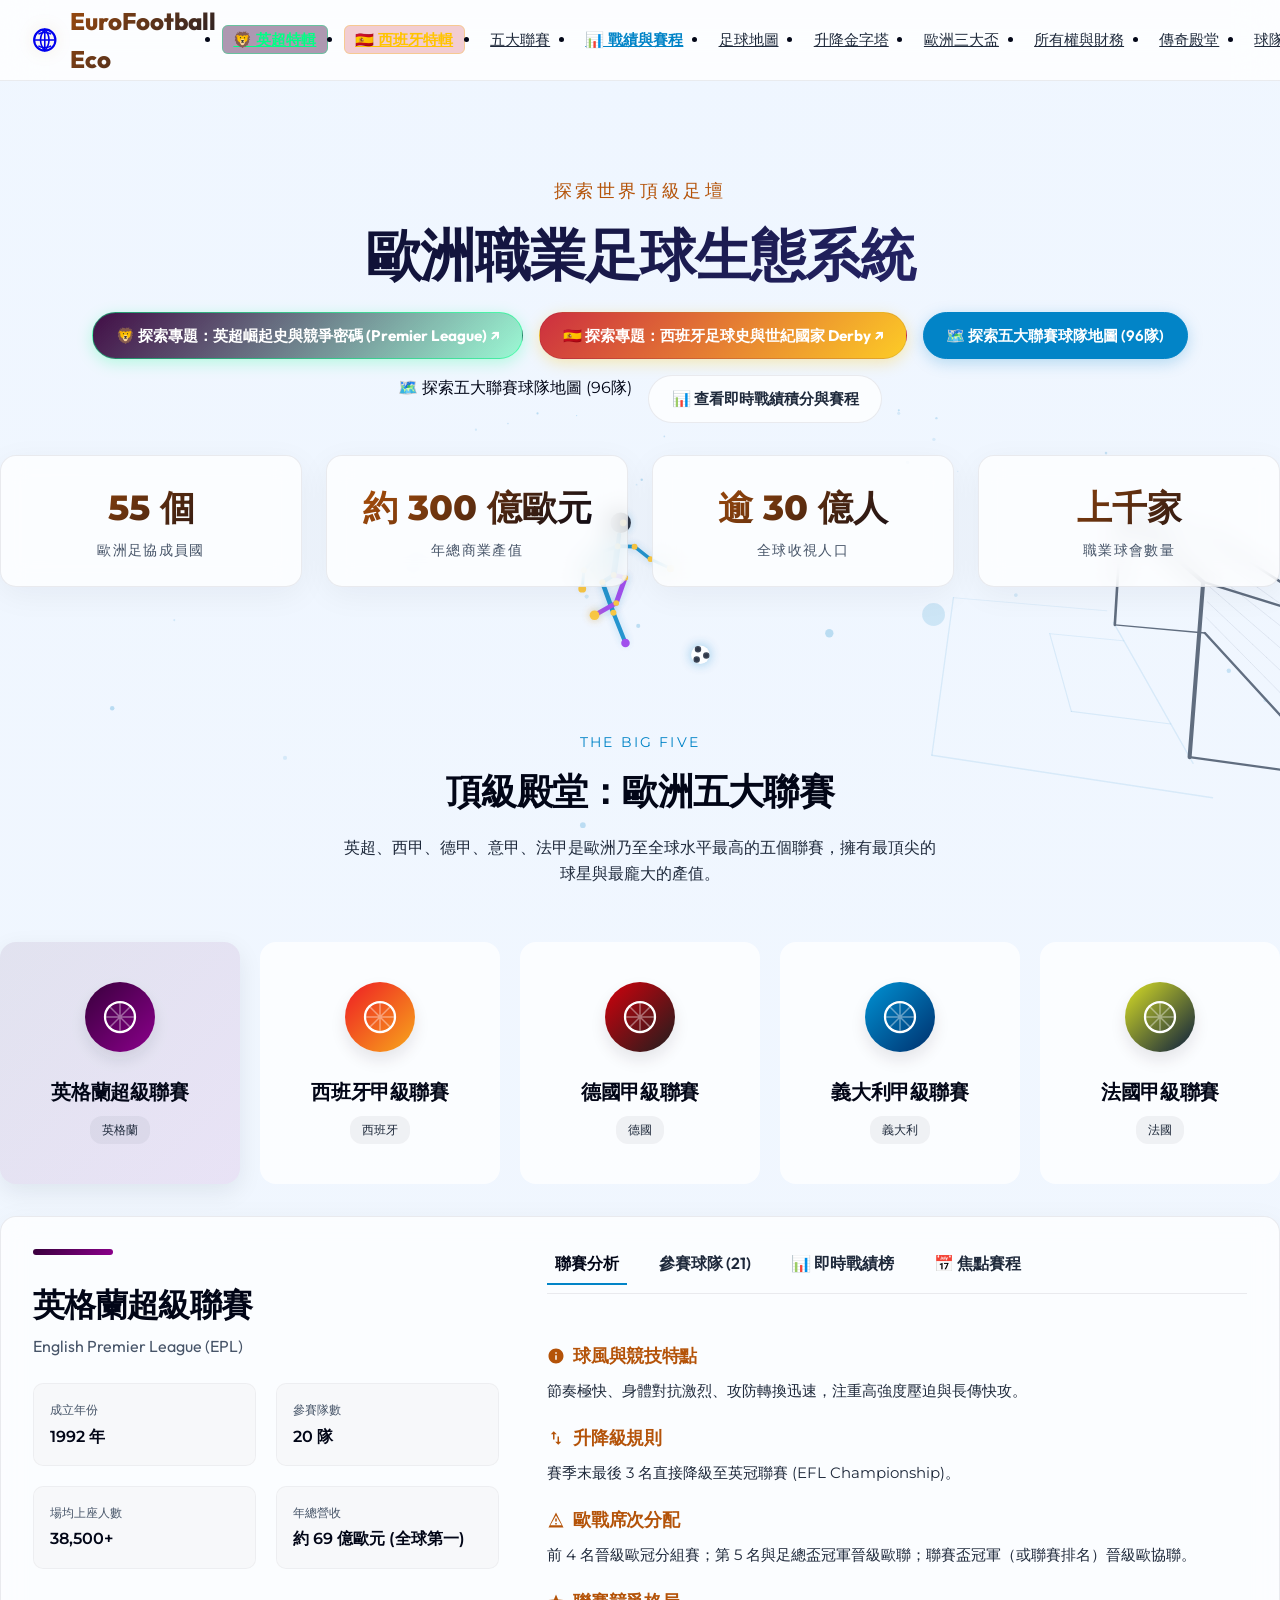
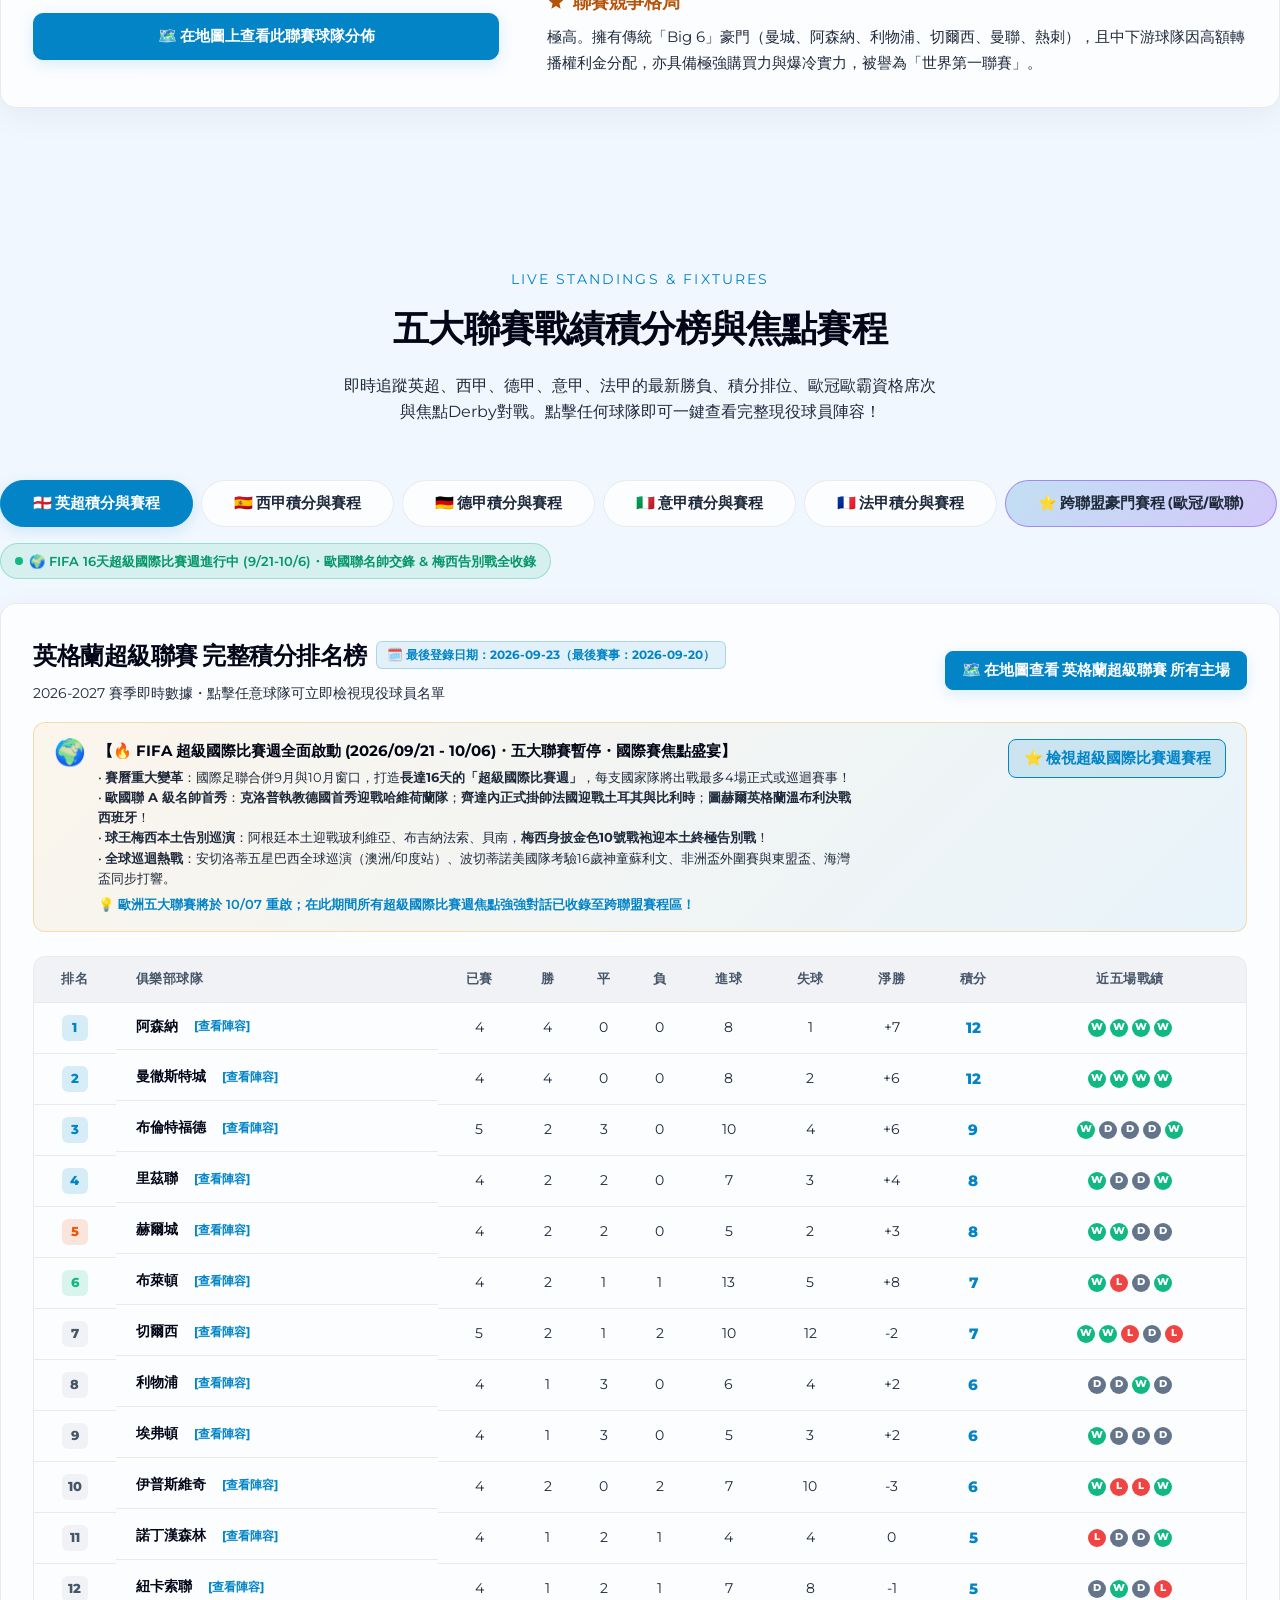
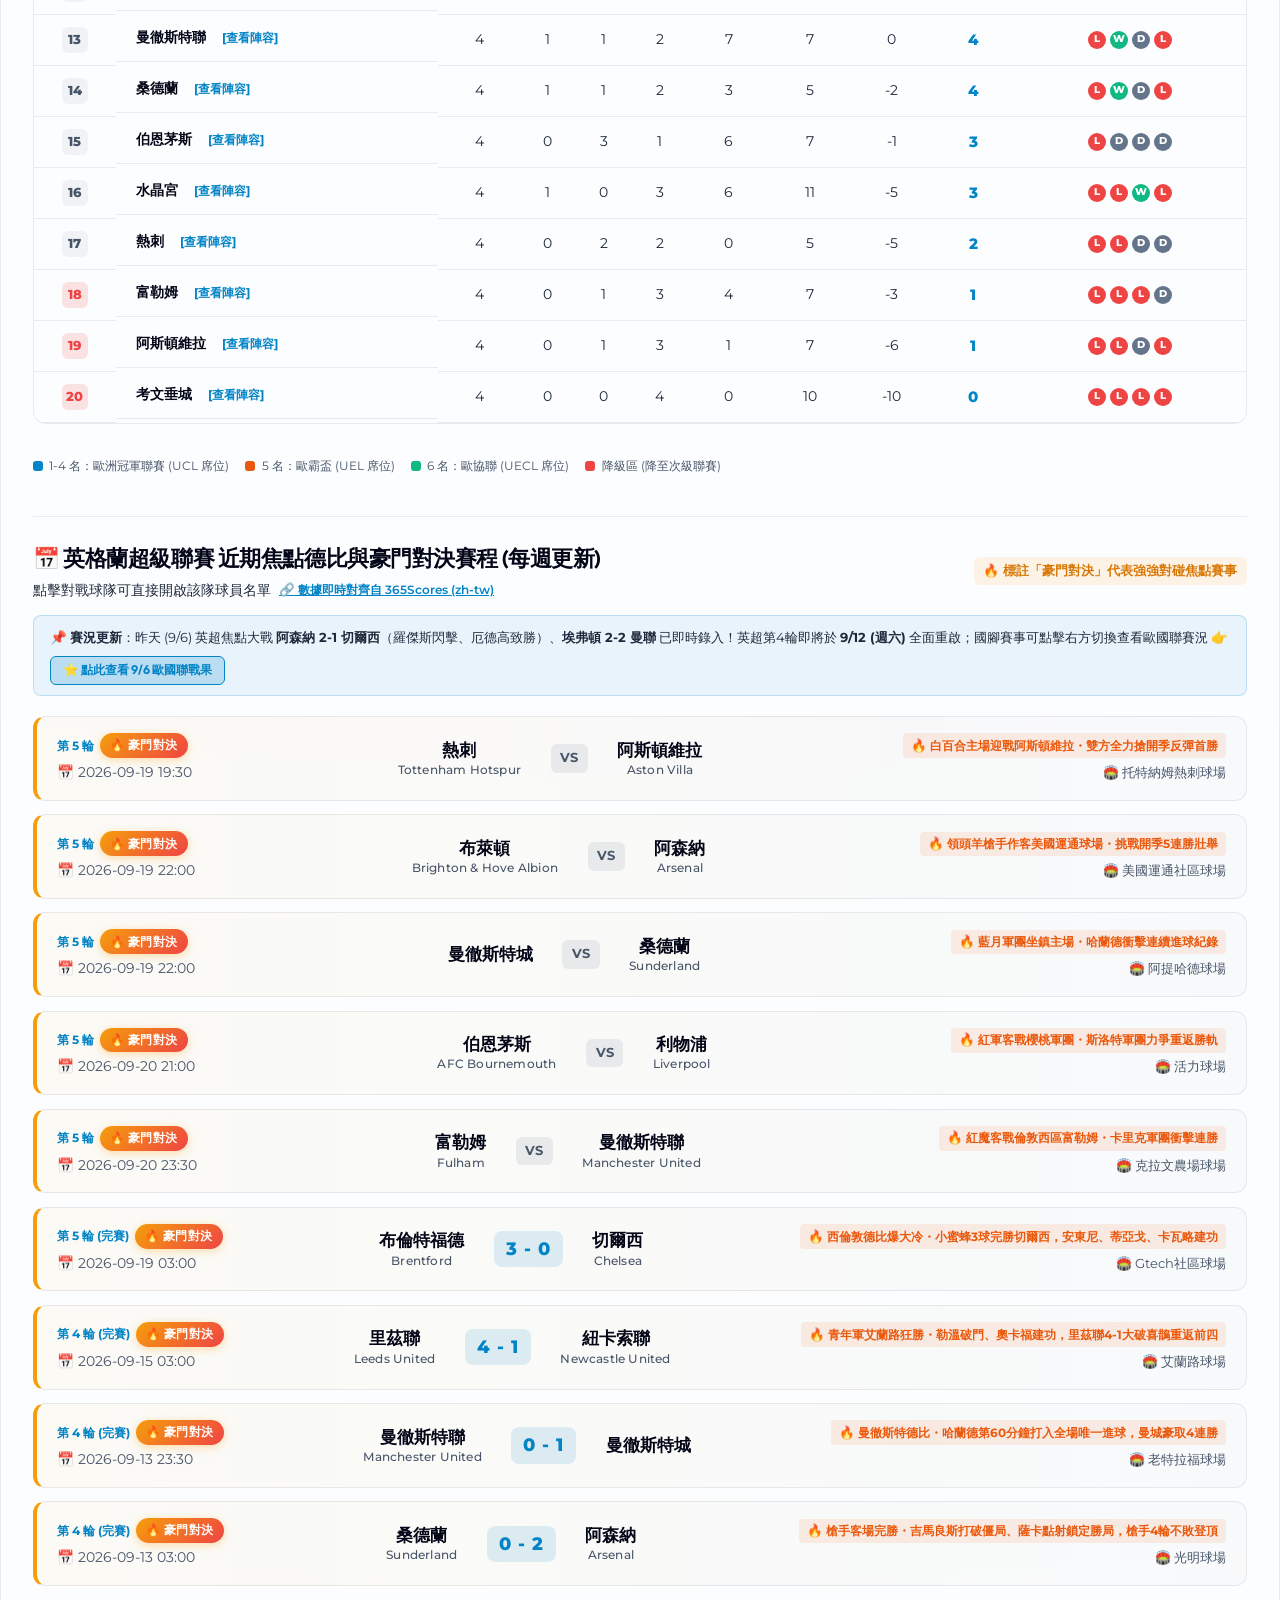
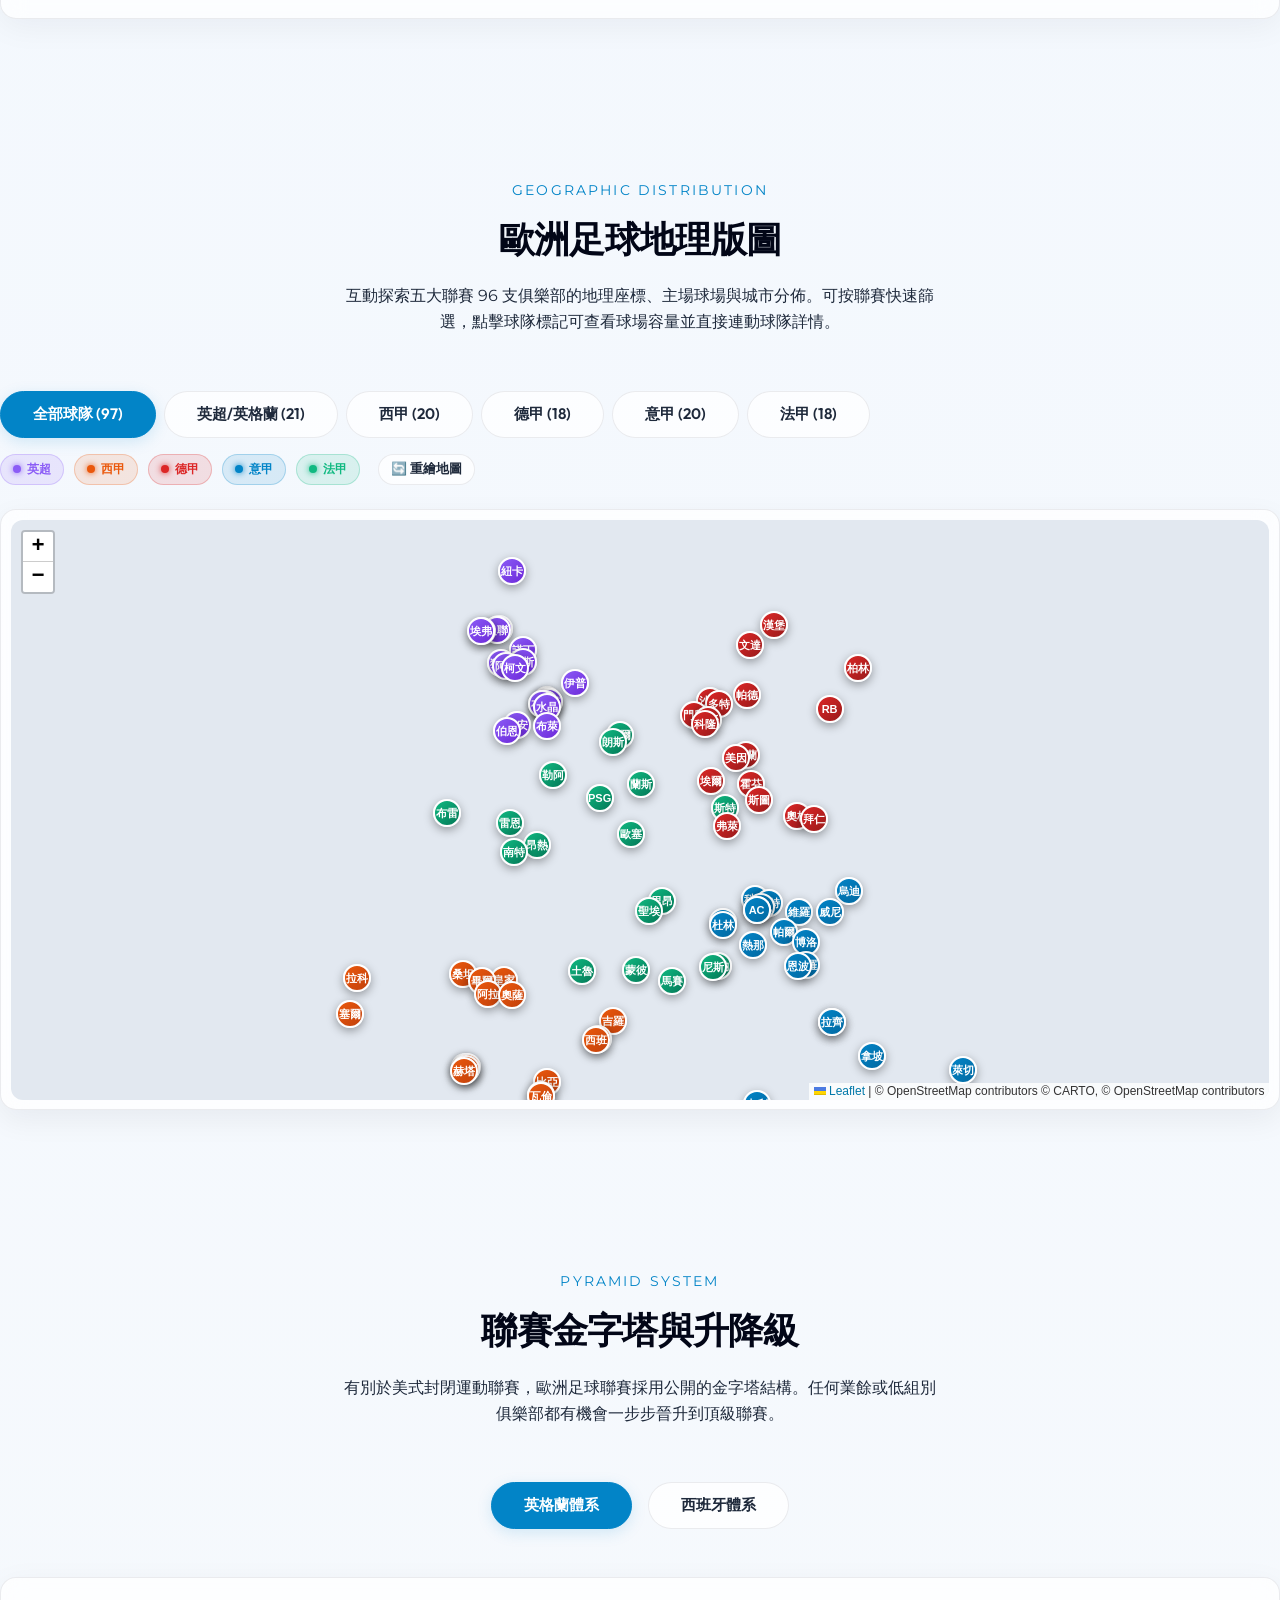
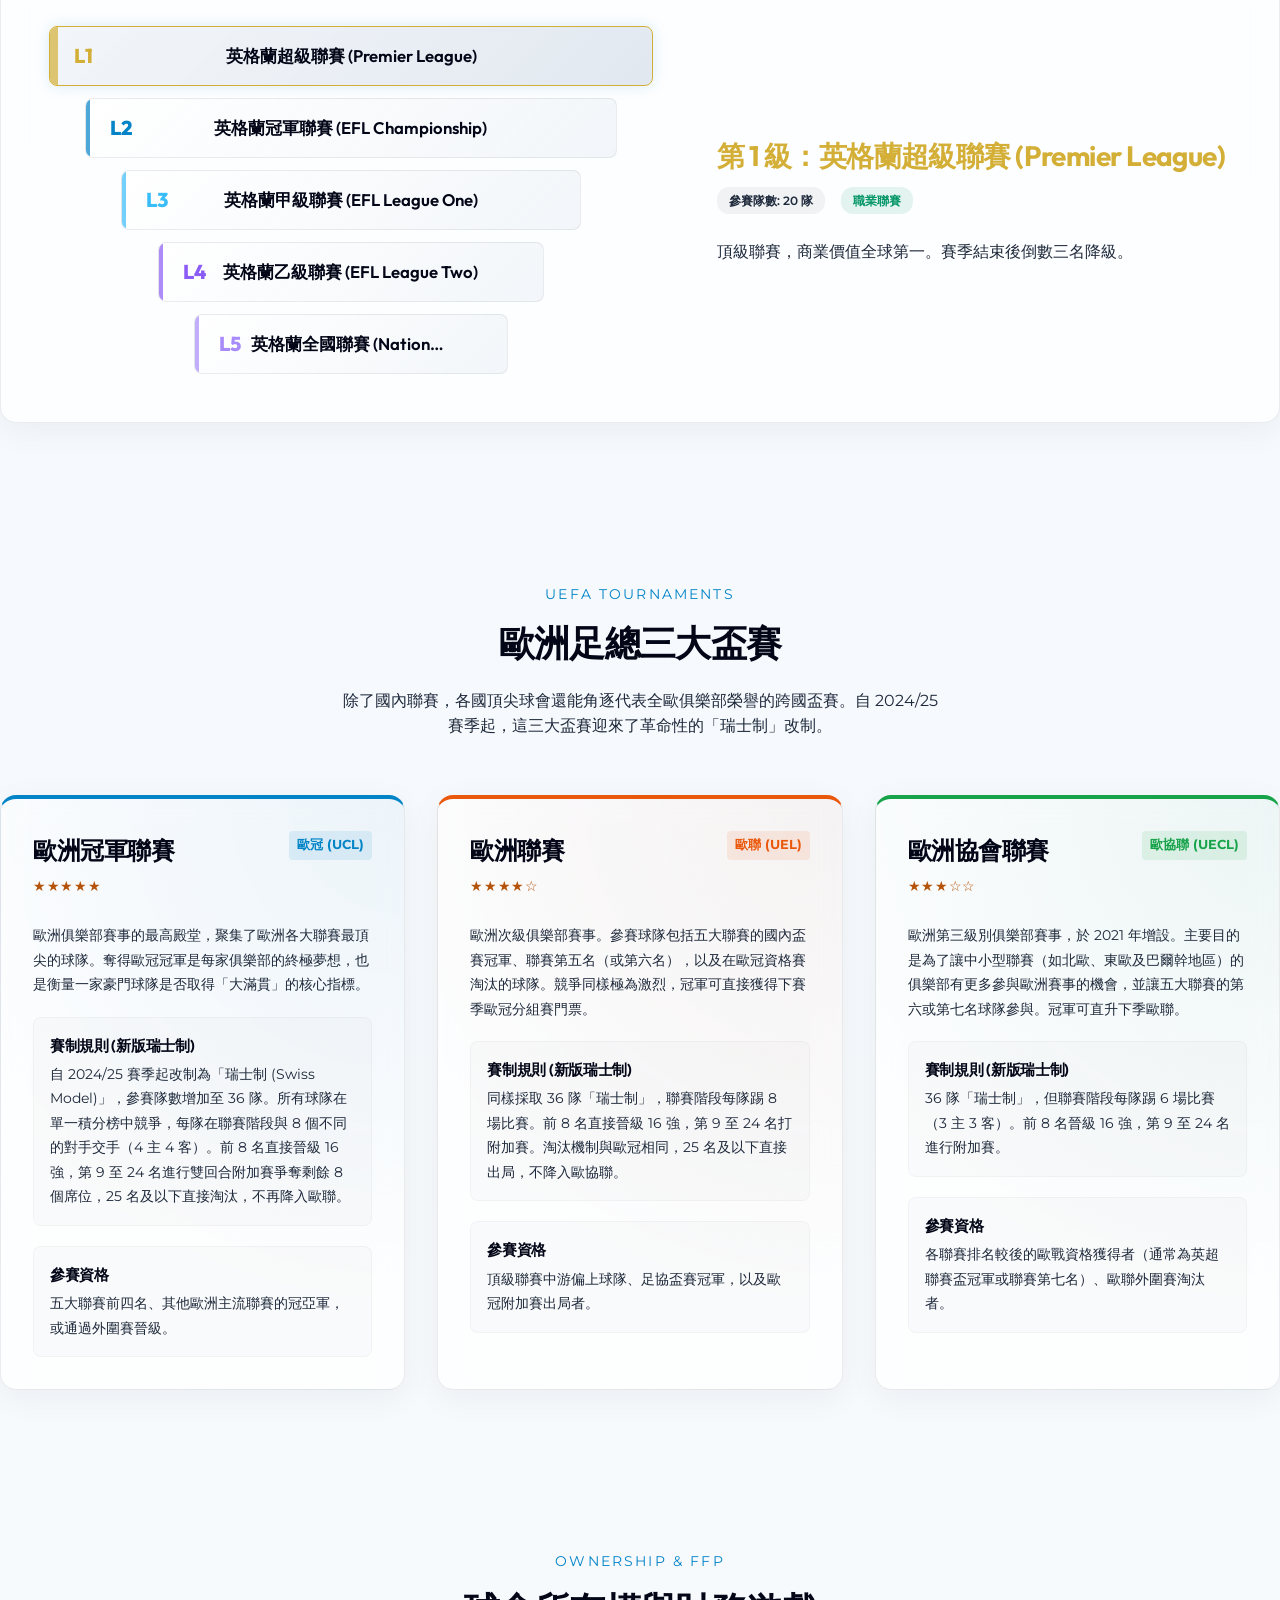
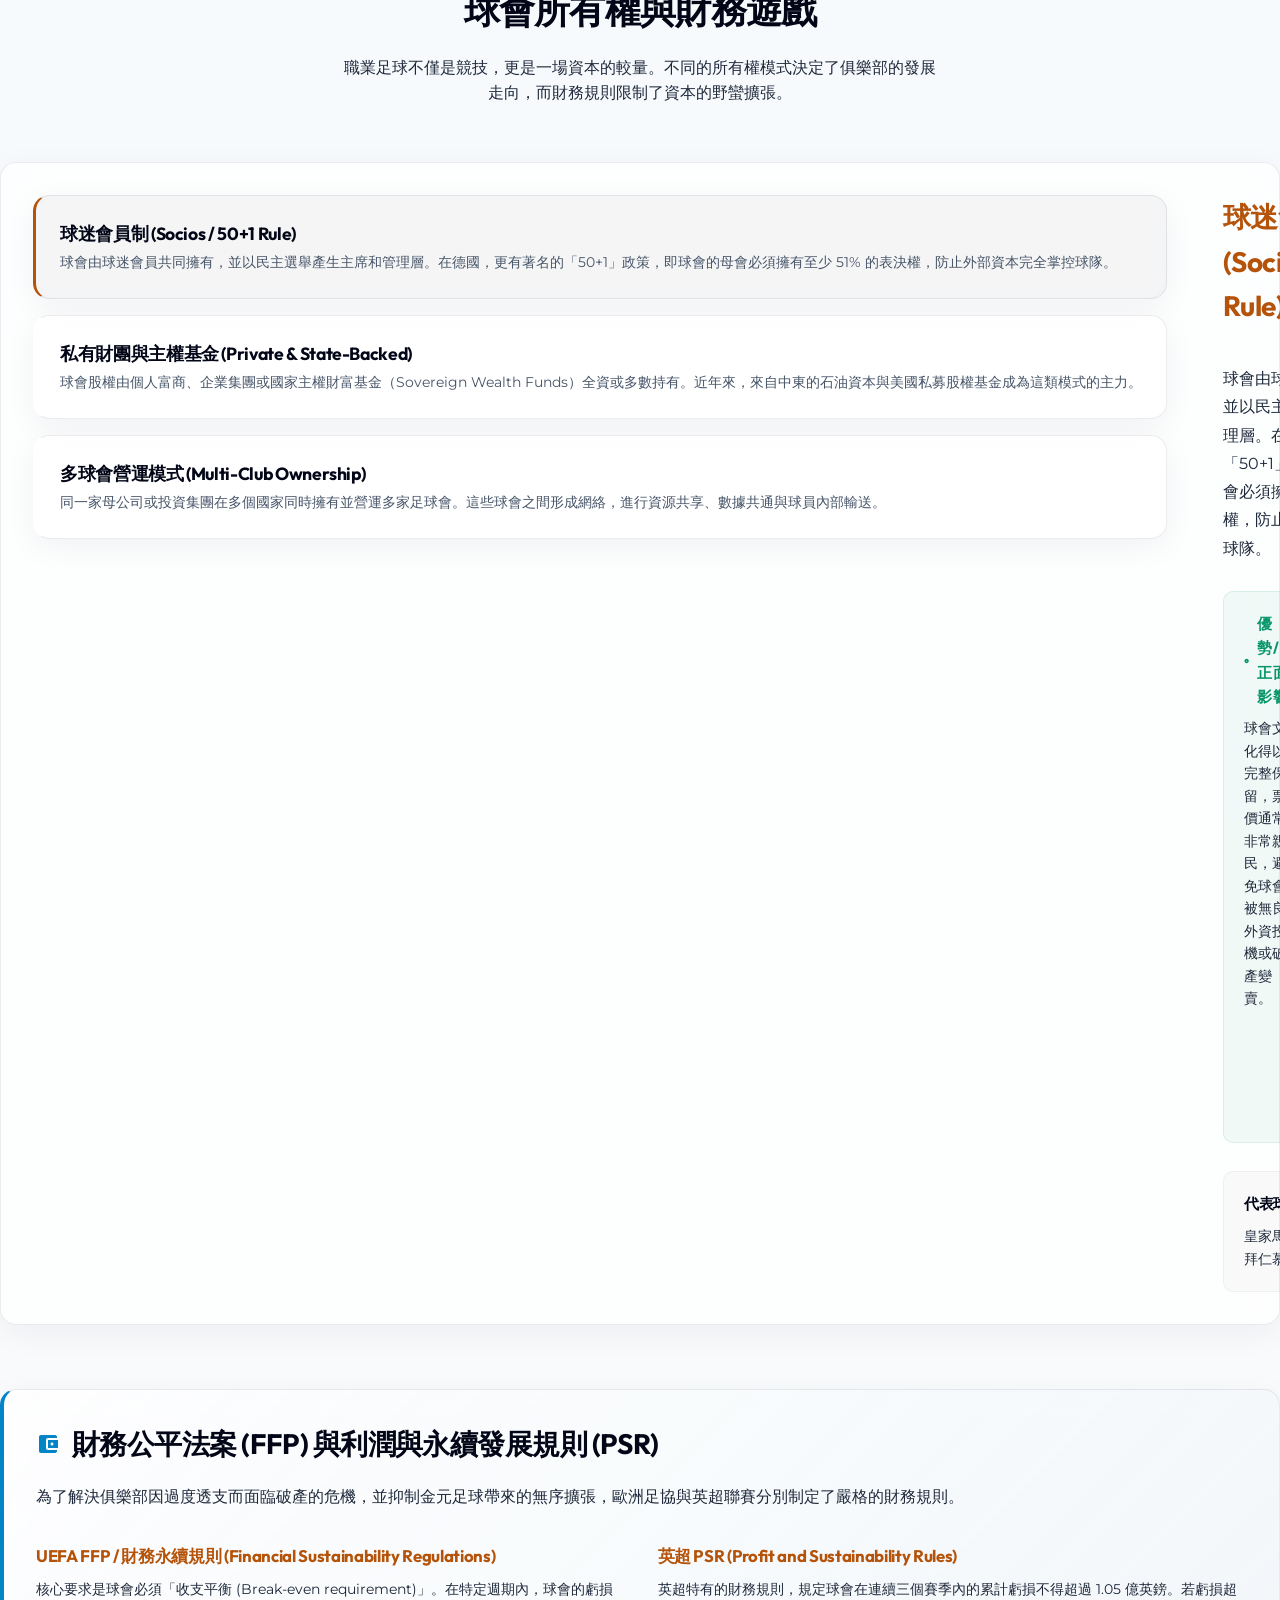
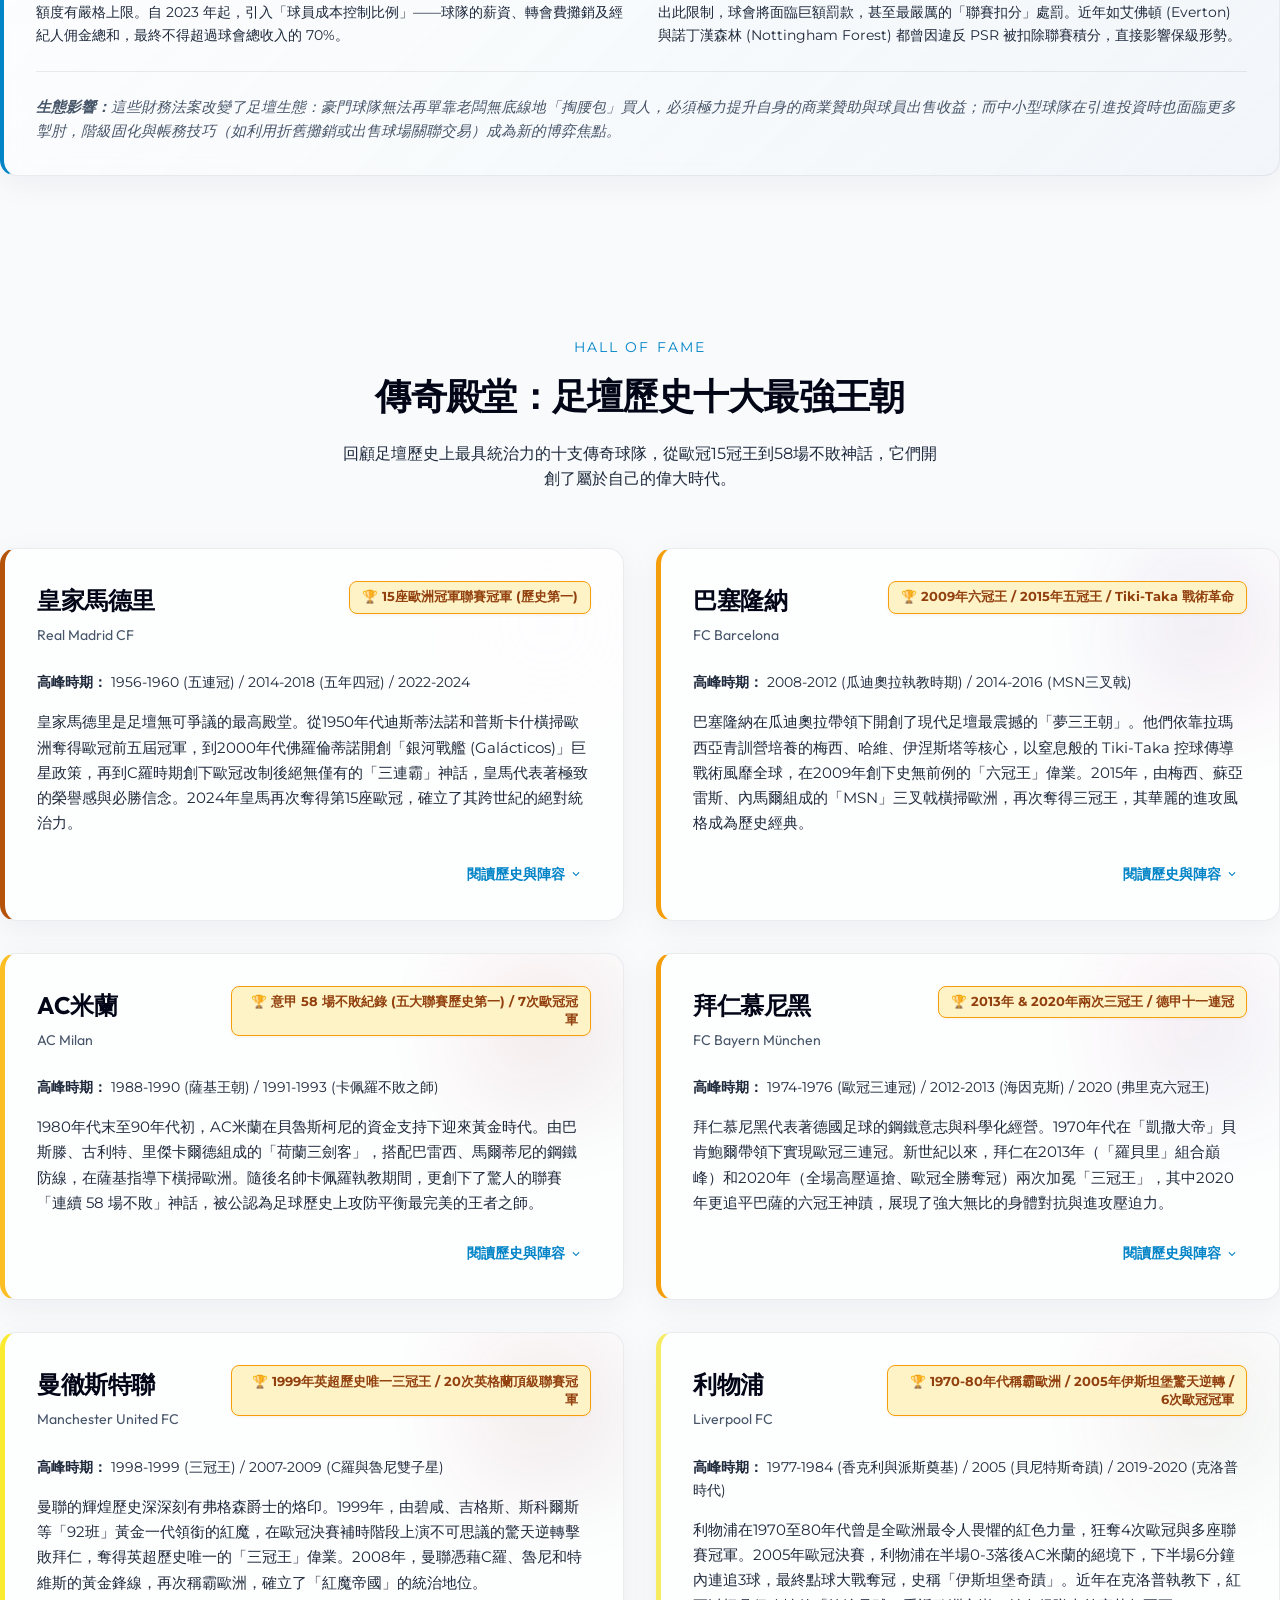
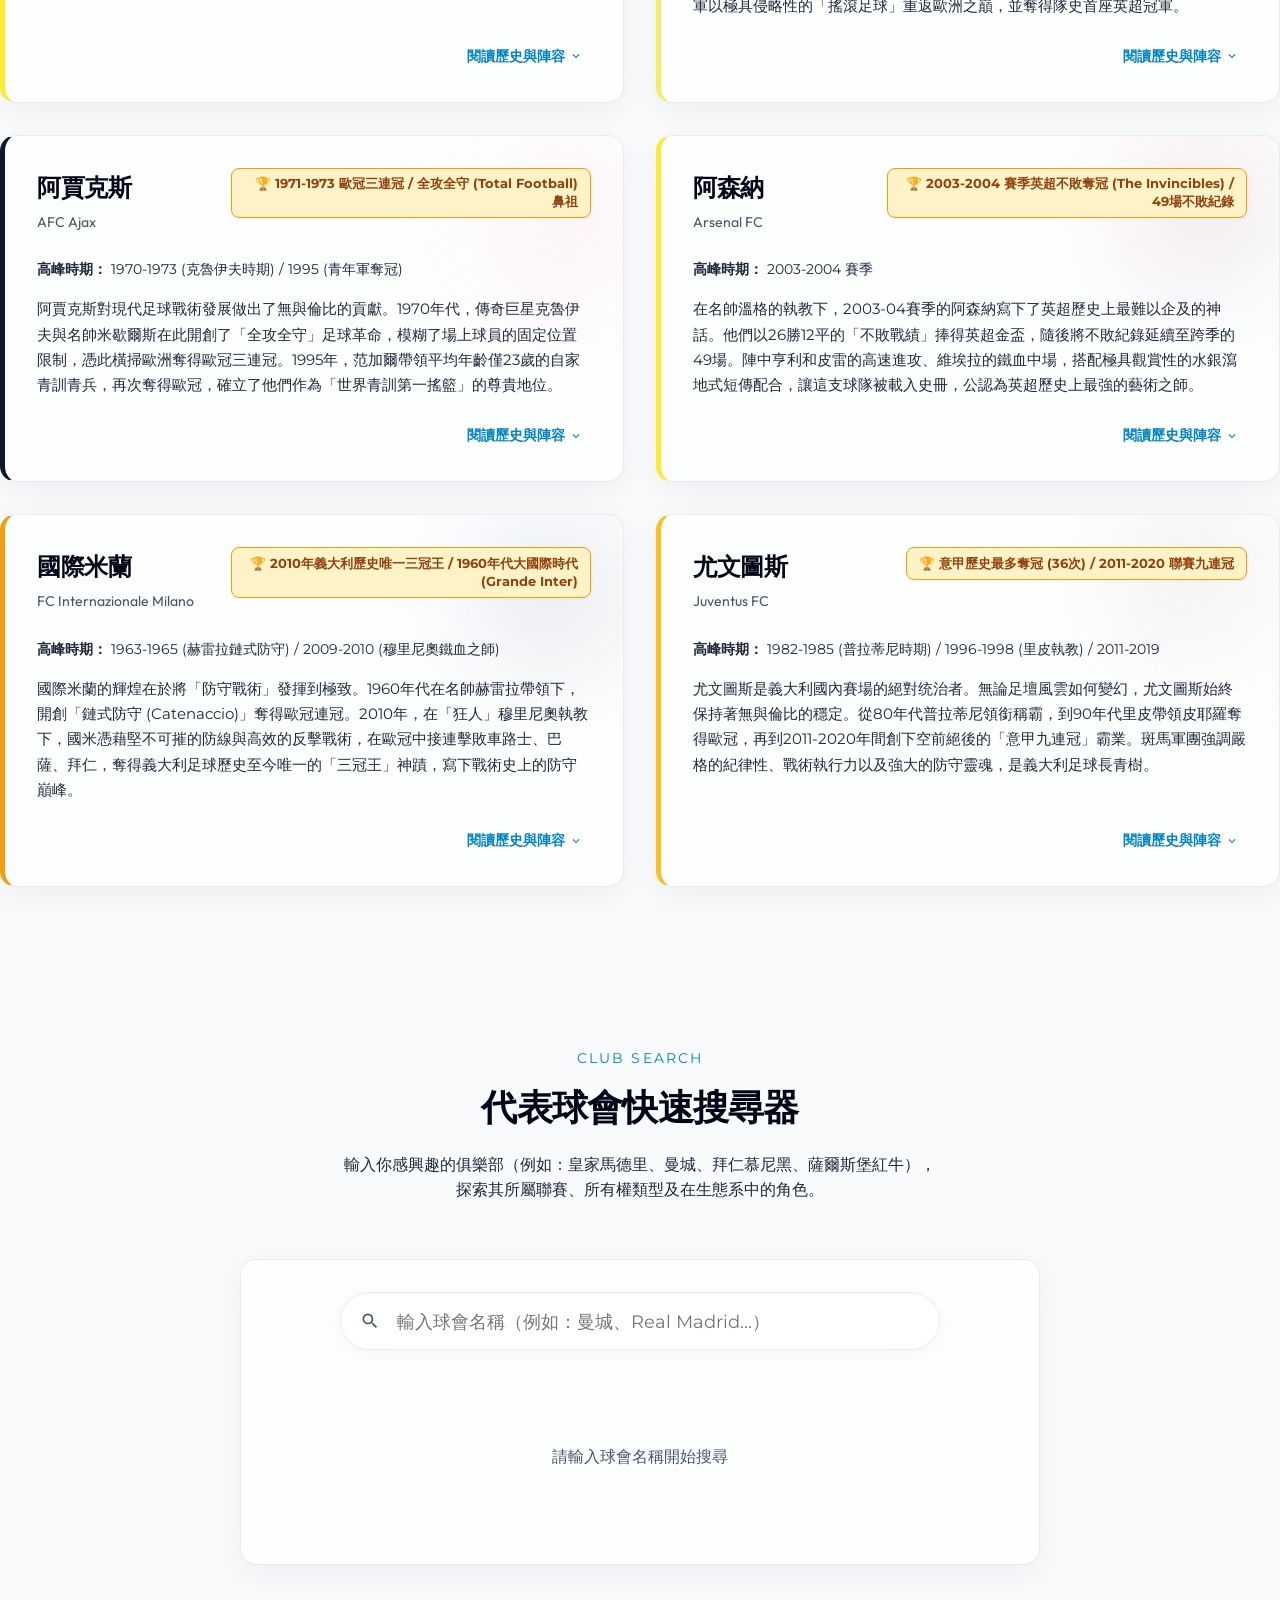
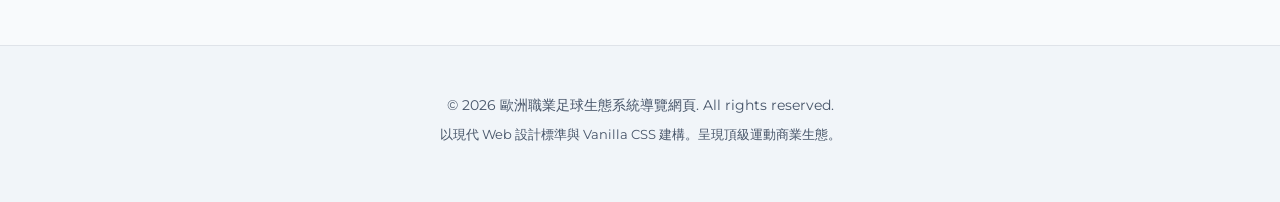
==== commit f7097a40: "feat: add 2026 Super International Match Week (9/21-10/6) marquee fixtures & storylines" ====
--- a/index.html
+++ b/index.html
@@ -116,7 +116,7 @@
       </div>
       <div class="schedule-sync-pill" style="font-size: 0.82rem; display: flex; align-items: center; gap: 0.4rem; padding: 0.4rem 0.85rem; border-radius: 9999px; background: rgba(16, 185, 129, 0.12); color: #059669; border: 1px solid rgba(16, 185, 129, 0.3); font-weight: 600;">
         <span class="live-dot" style="width: 8px; height: 8px; background: #10b981; border-radius: 50%; display: inline-block; animation: pulse 1.8s infinite;"></span>
-        <span>📅 最後登錄：2026-09-12（英超第 4 輪開戰・曼城 2-2 利物浦・歐冠 36 強首輪全收錄）</span>
+        <span>🌍 FIFA 16天超級國際比賽週進行中 (9/21-10/6)・歐國聯名帥交鋒 & 梅西告別戰全收錄</span>
       </div>
     </div>
 
@@ -275,7 +275,7 @@
   <!-- Code Injection -->
   <!-- Leaflet.js Map Library (Local) -->
   <script src="leaflet.js"></script>
-  <script src="data.js?v=20260919_1"></script>
-  <script src="app.js?v=20260919_2"></script>
+  <script src="data.js?v=20260923_1"></script>
+  <script src="app.js?v=20260923_1"></script>
 </body>
 </html>
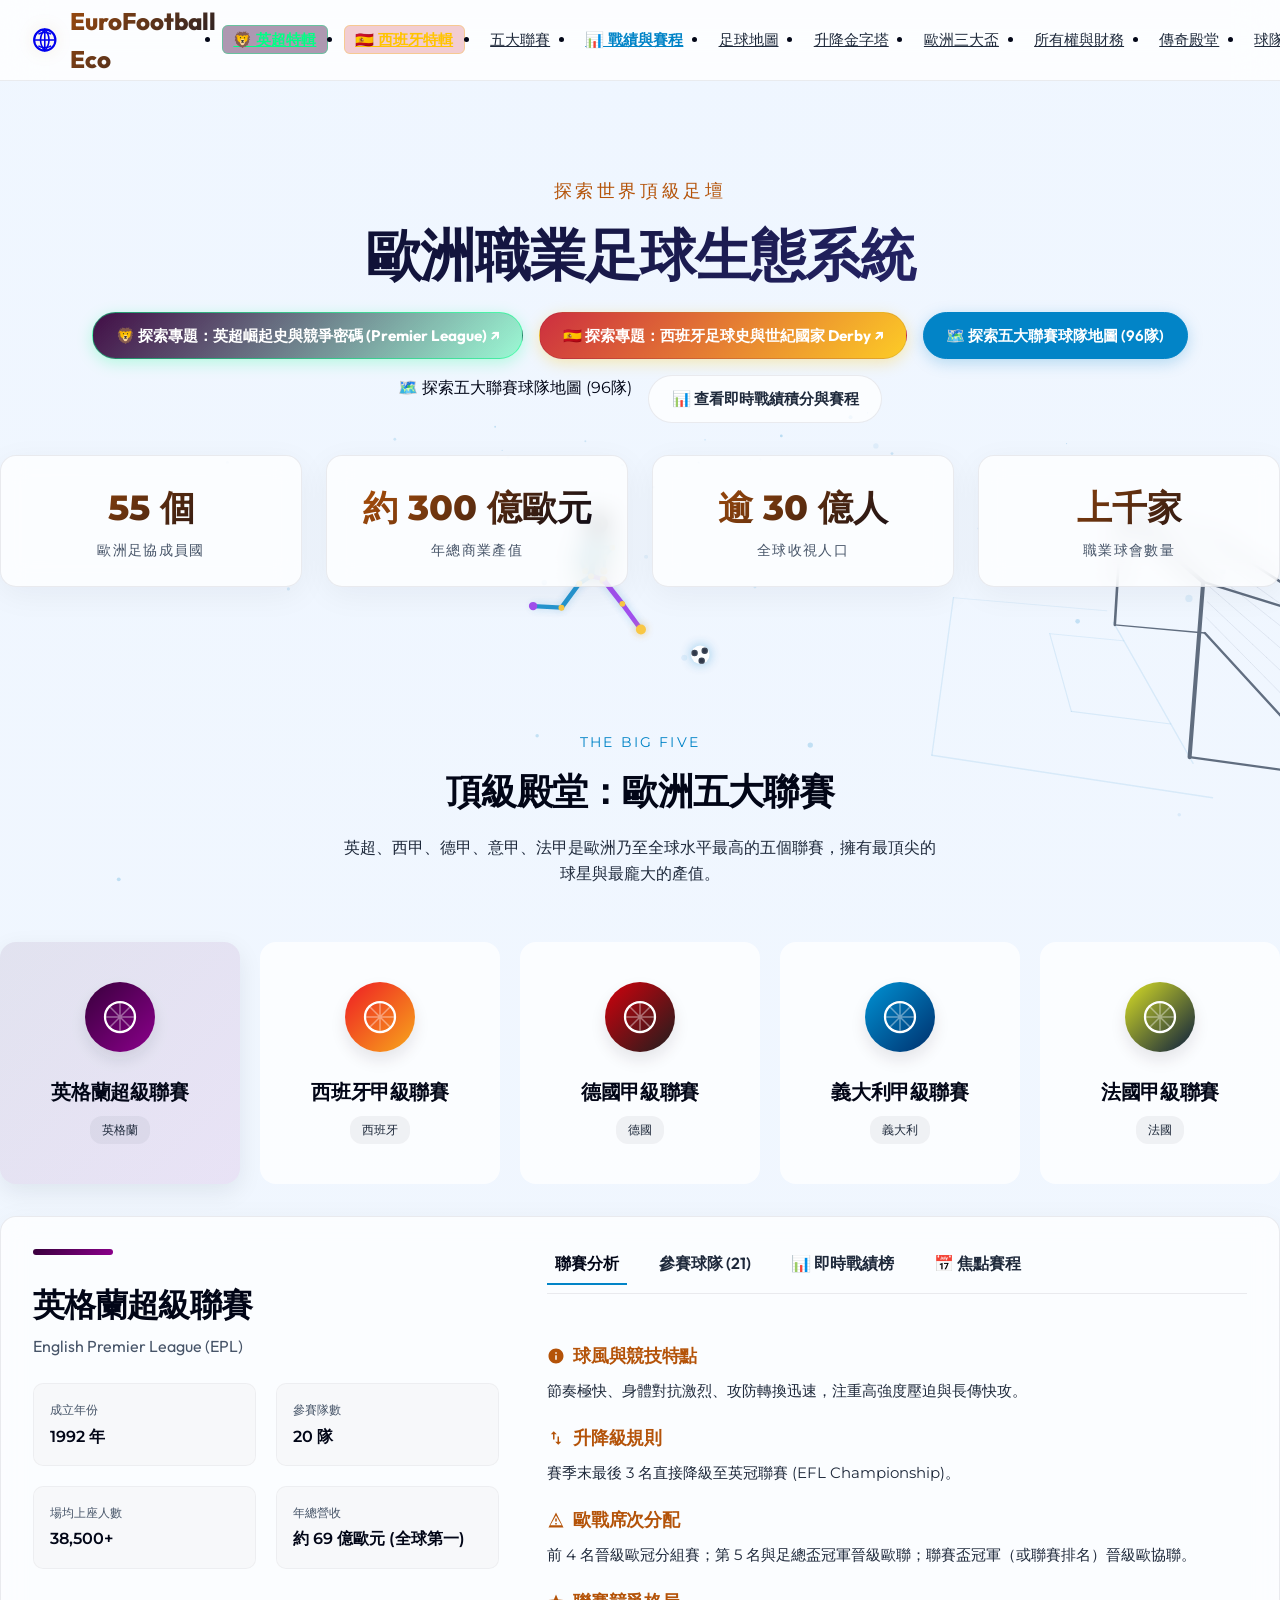
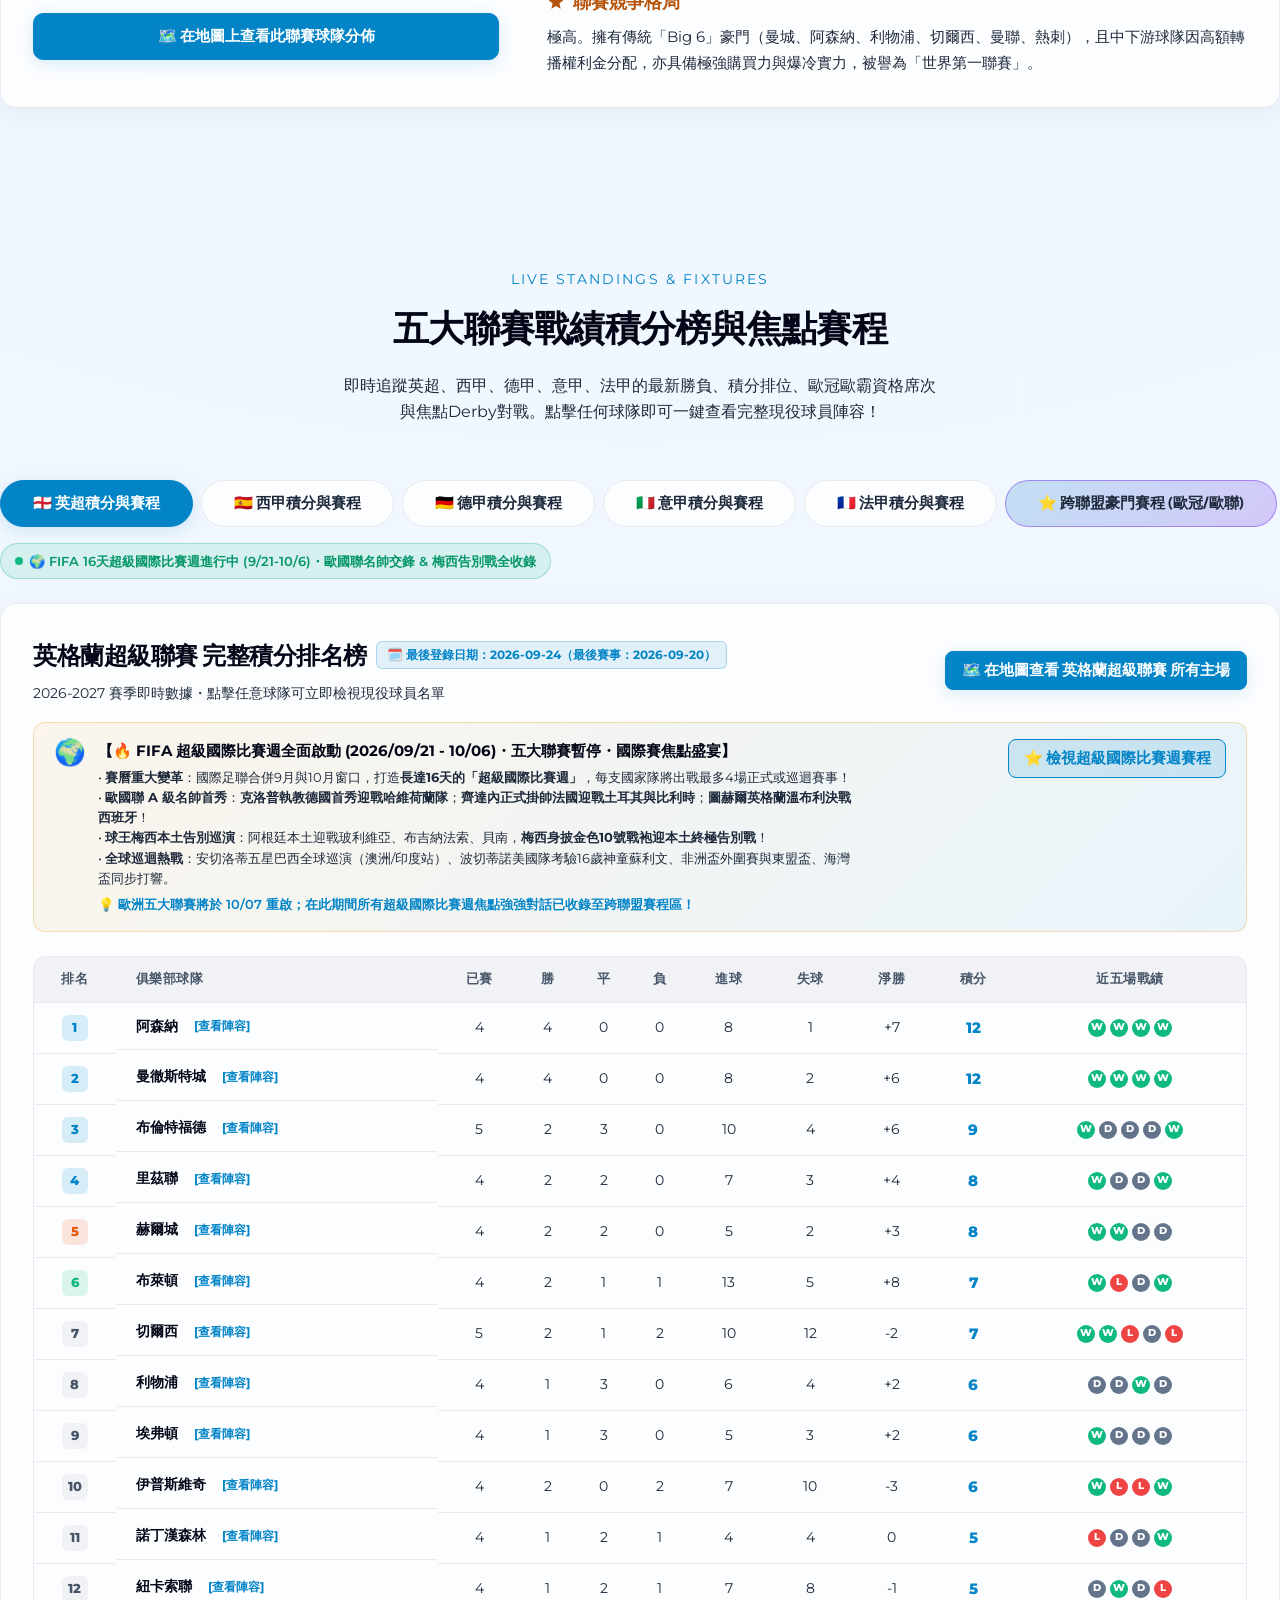
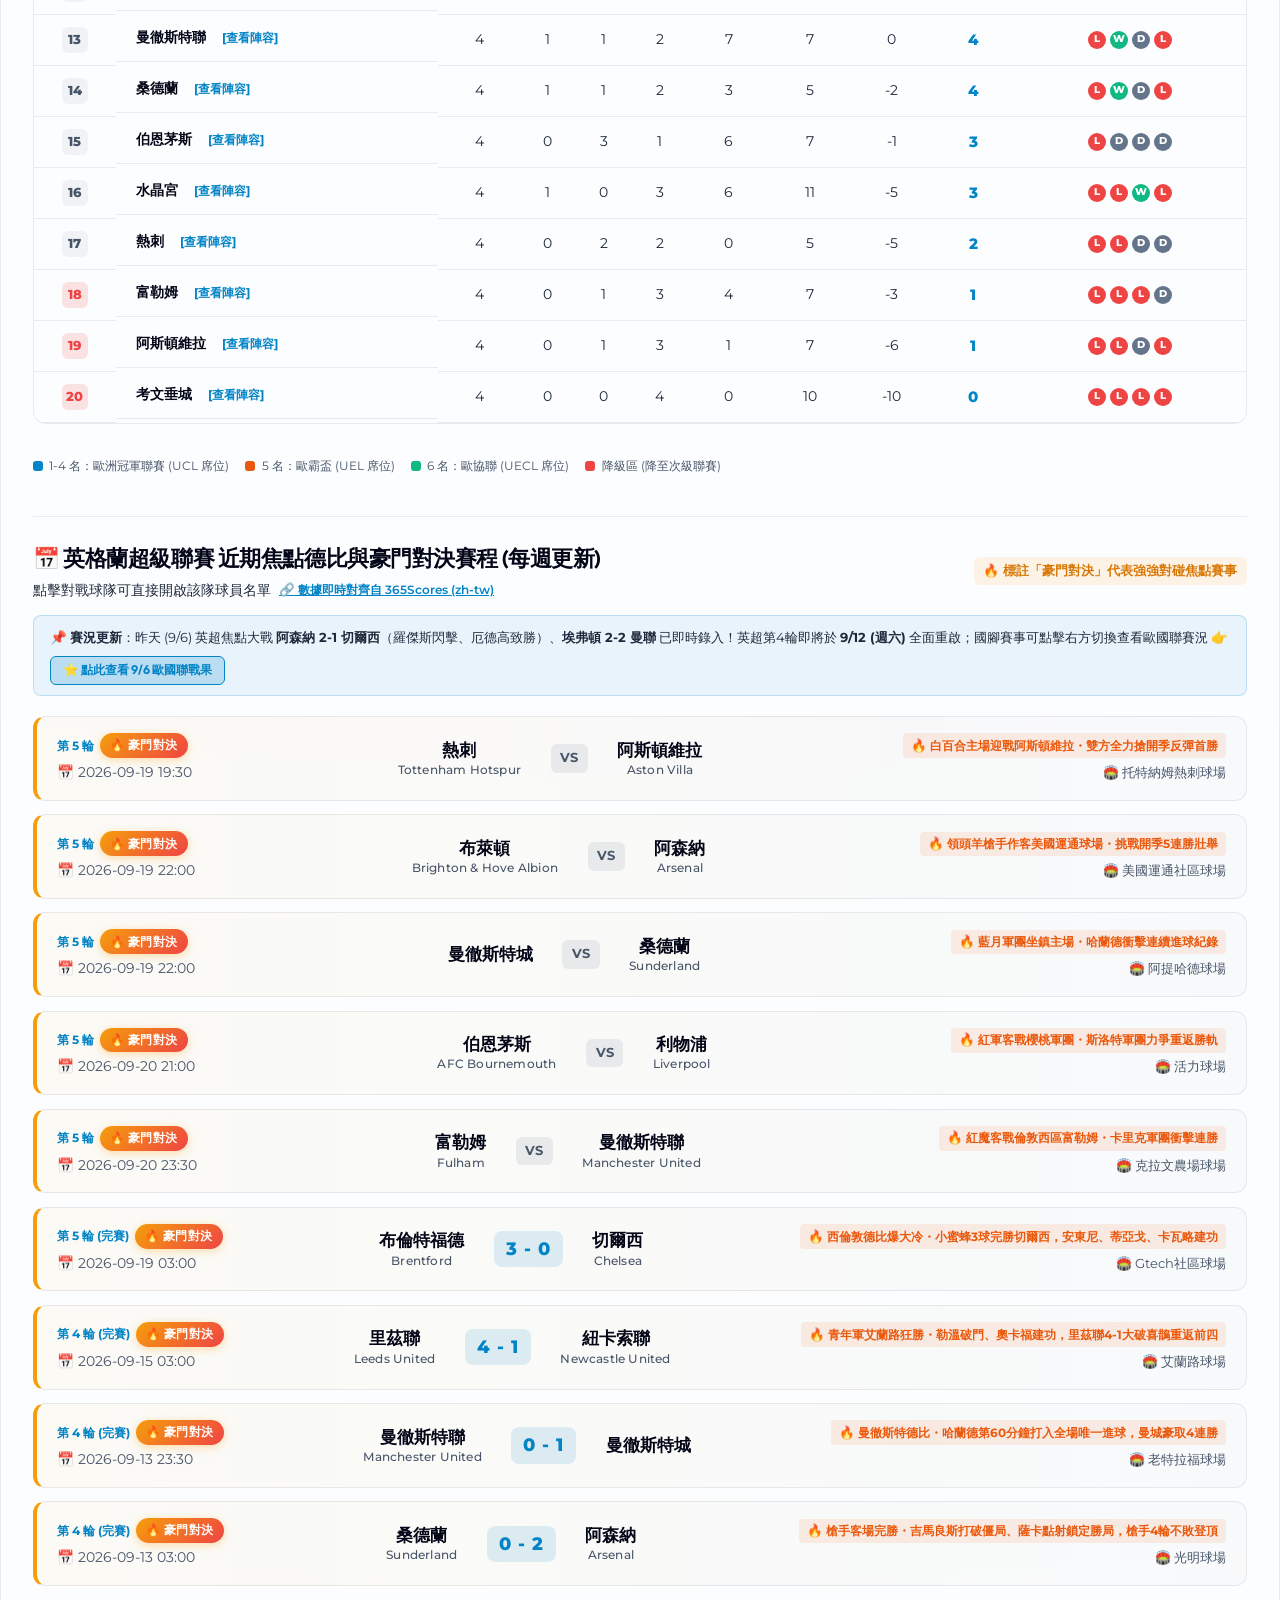
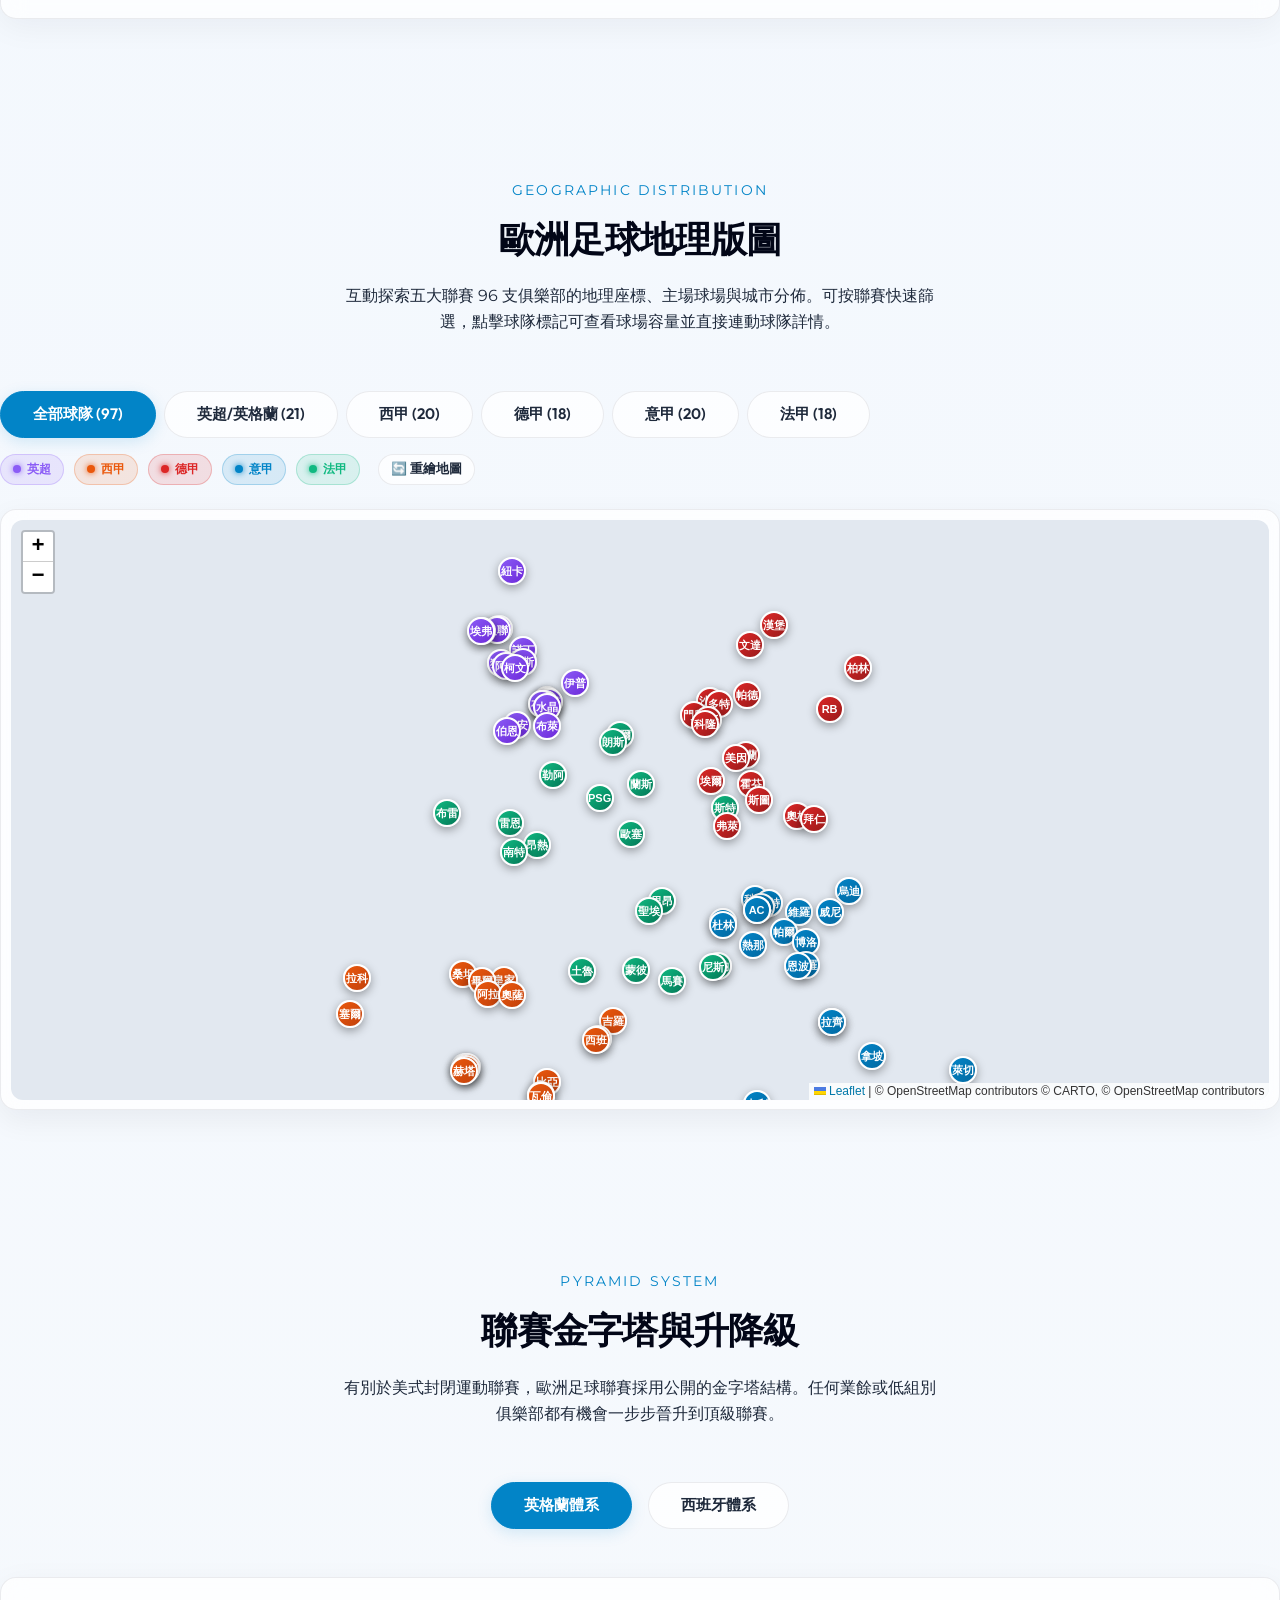
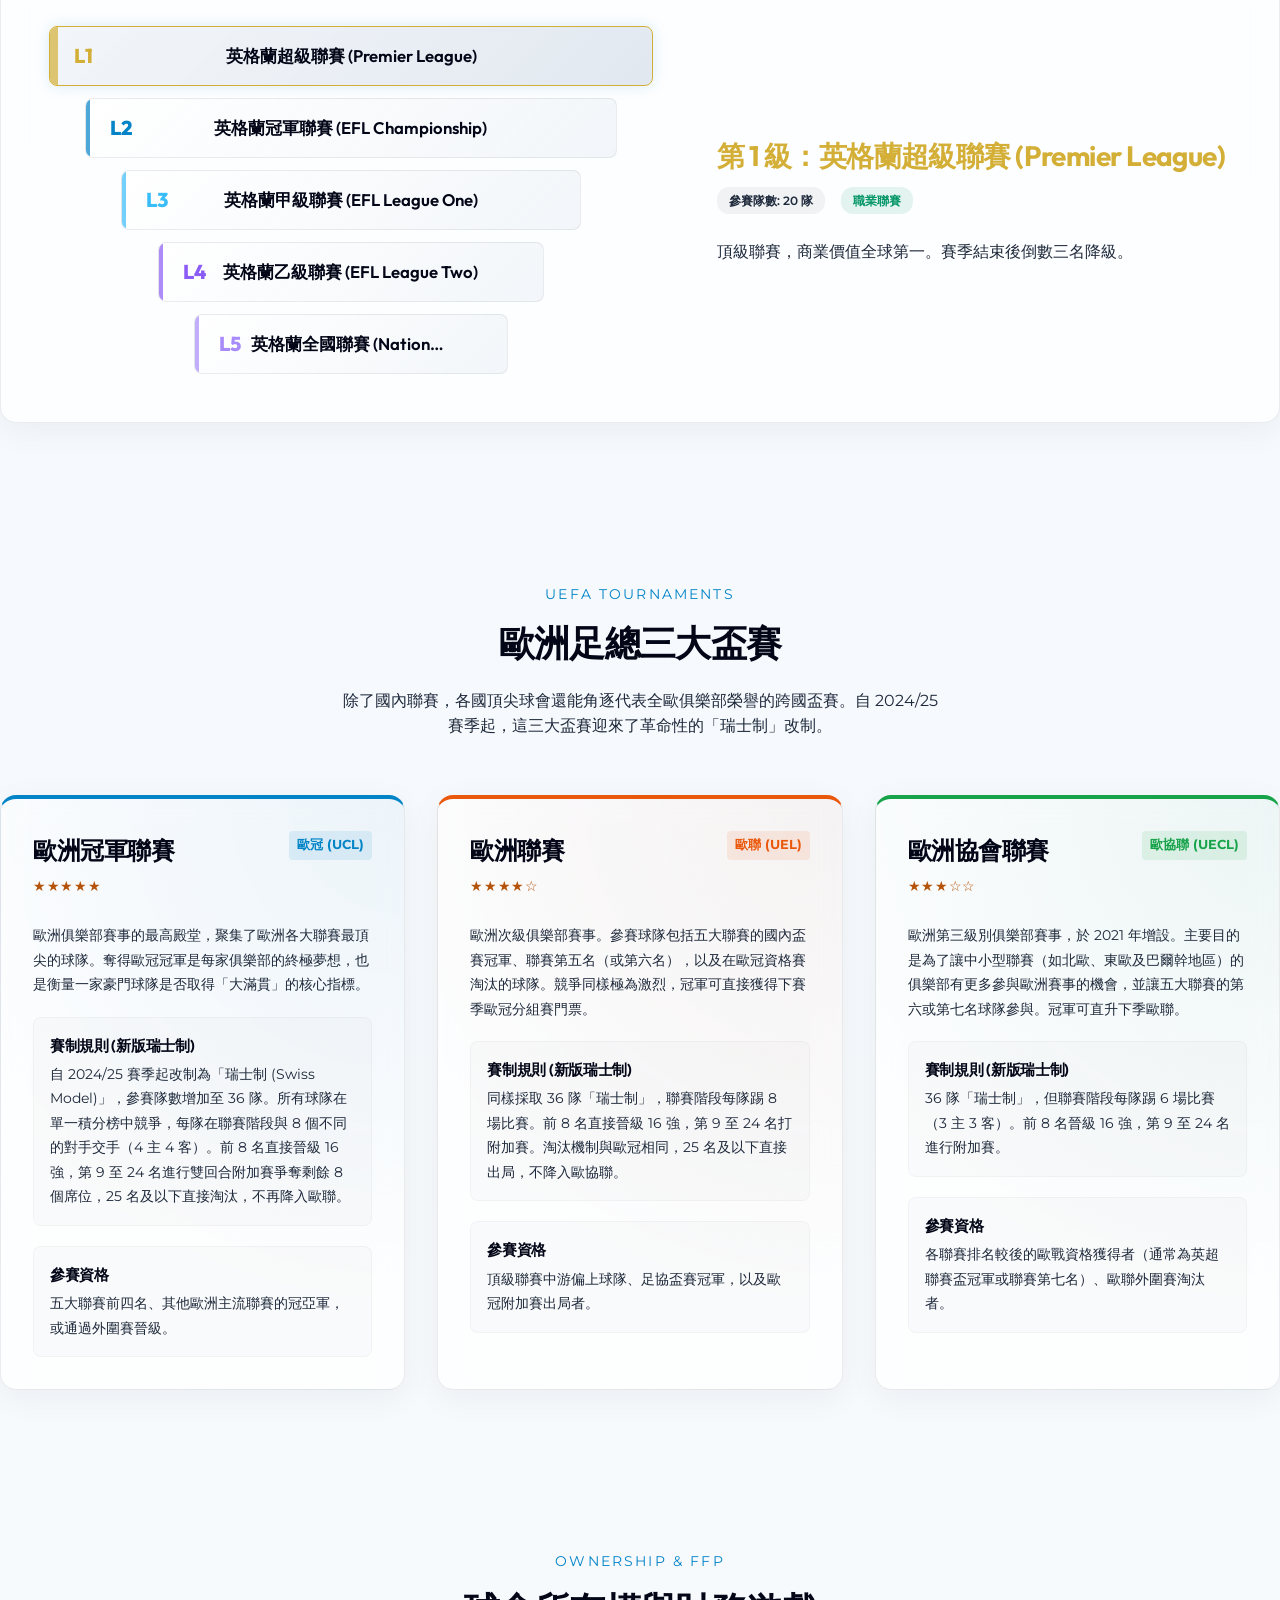
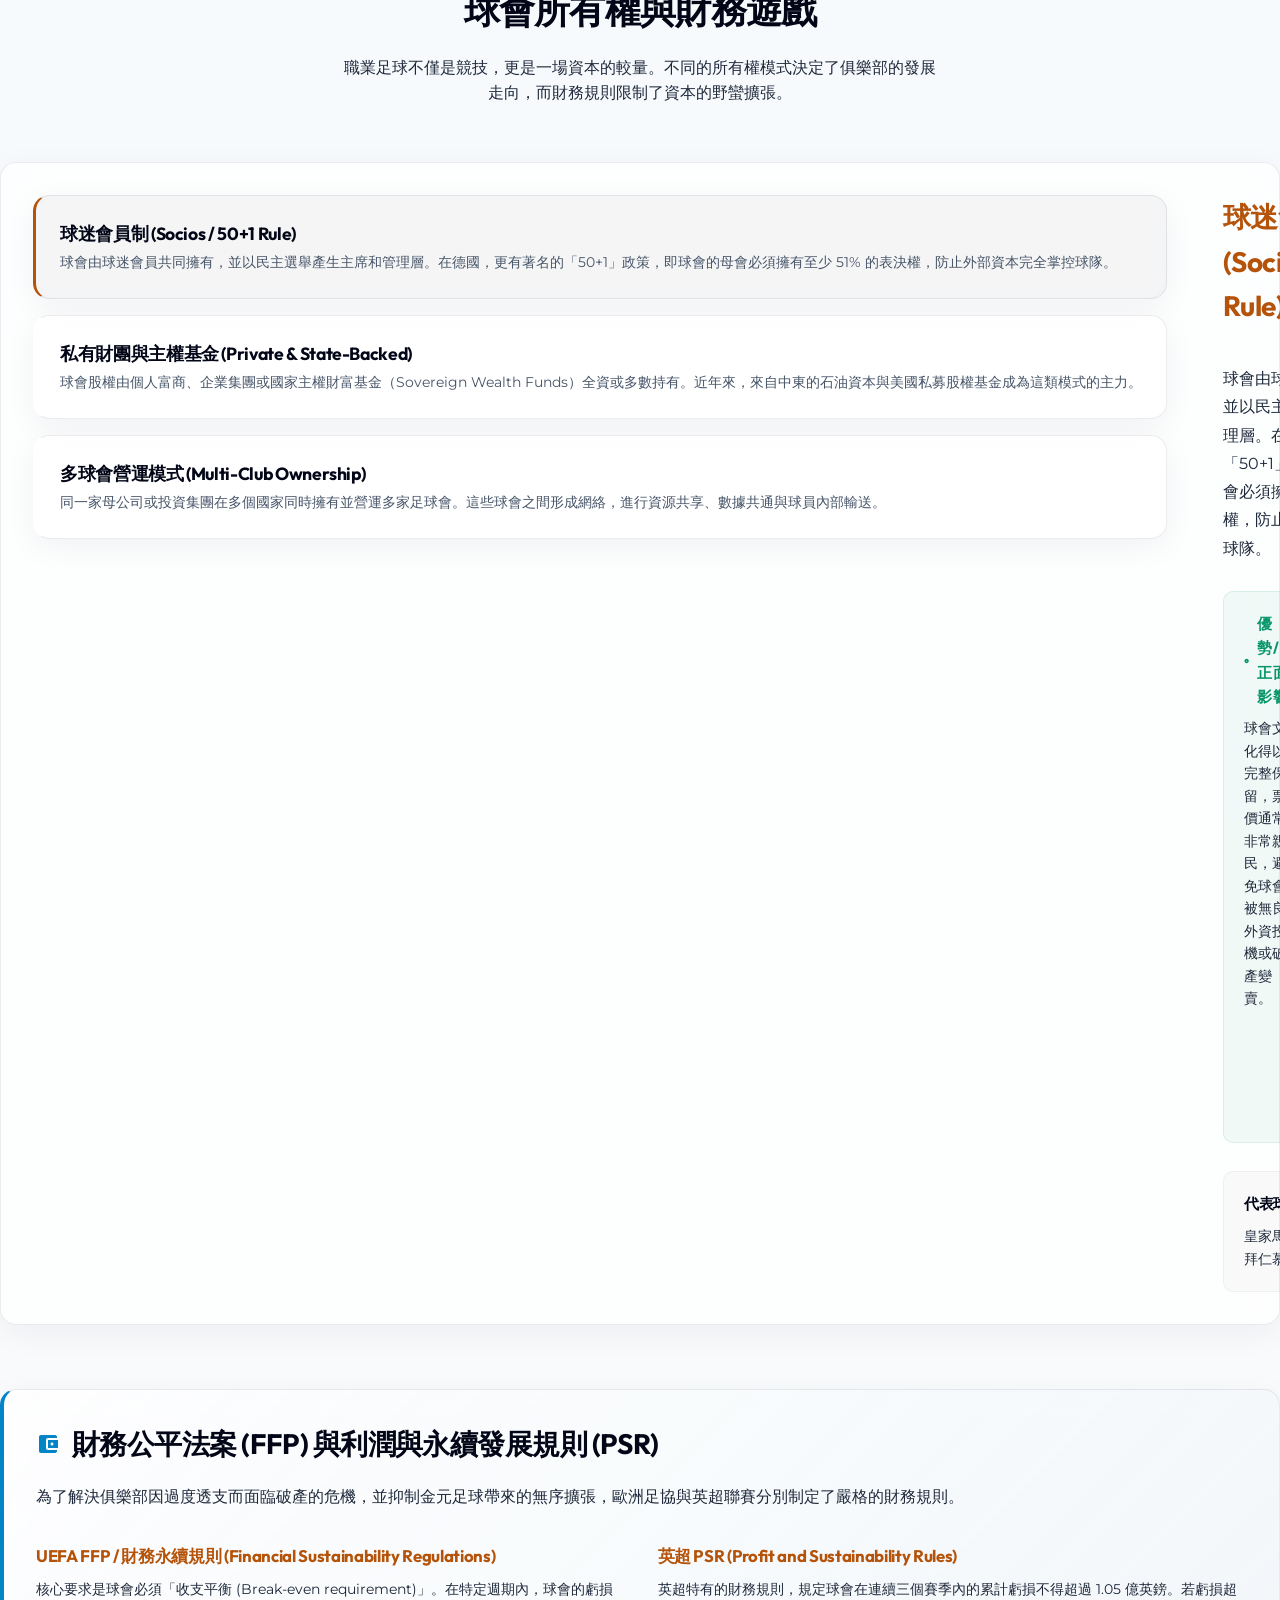
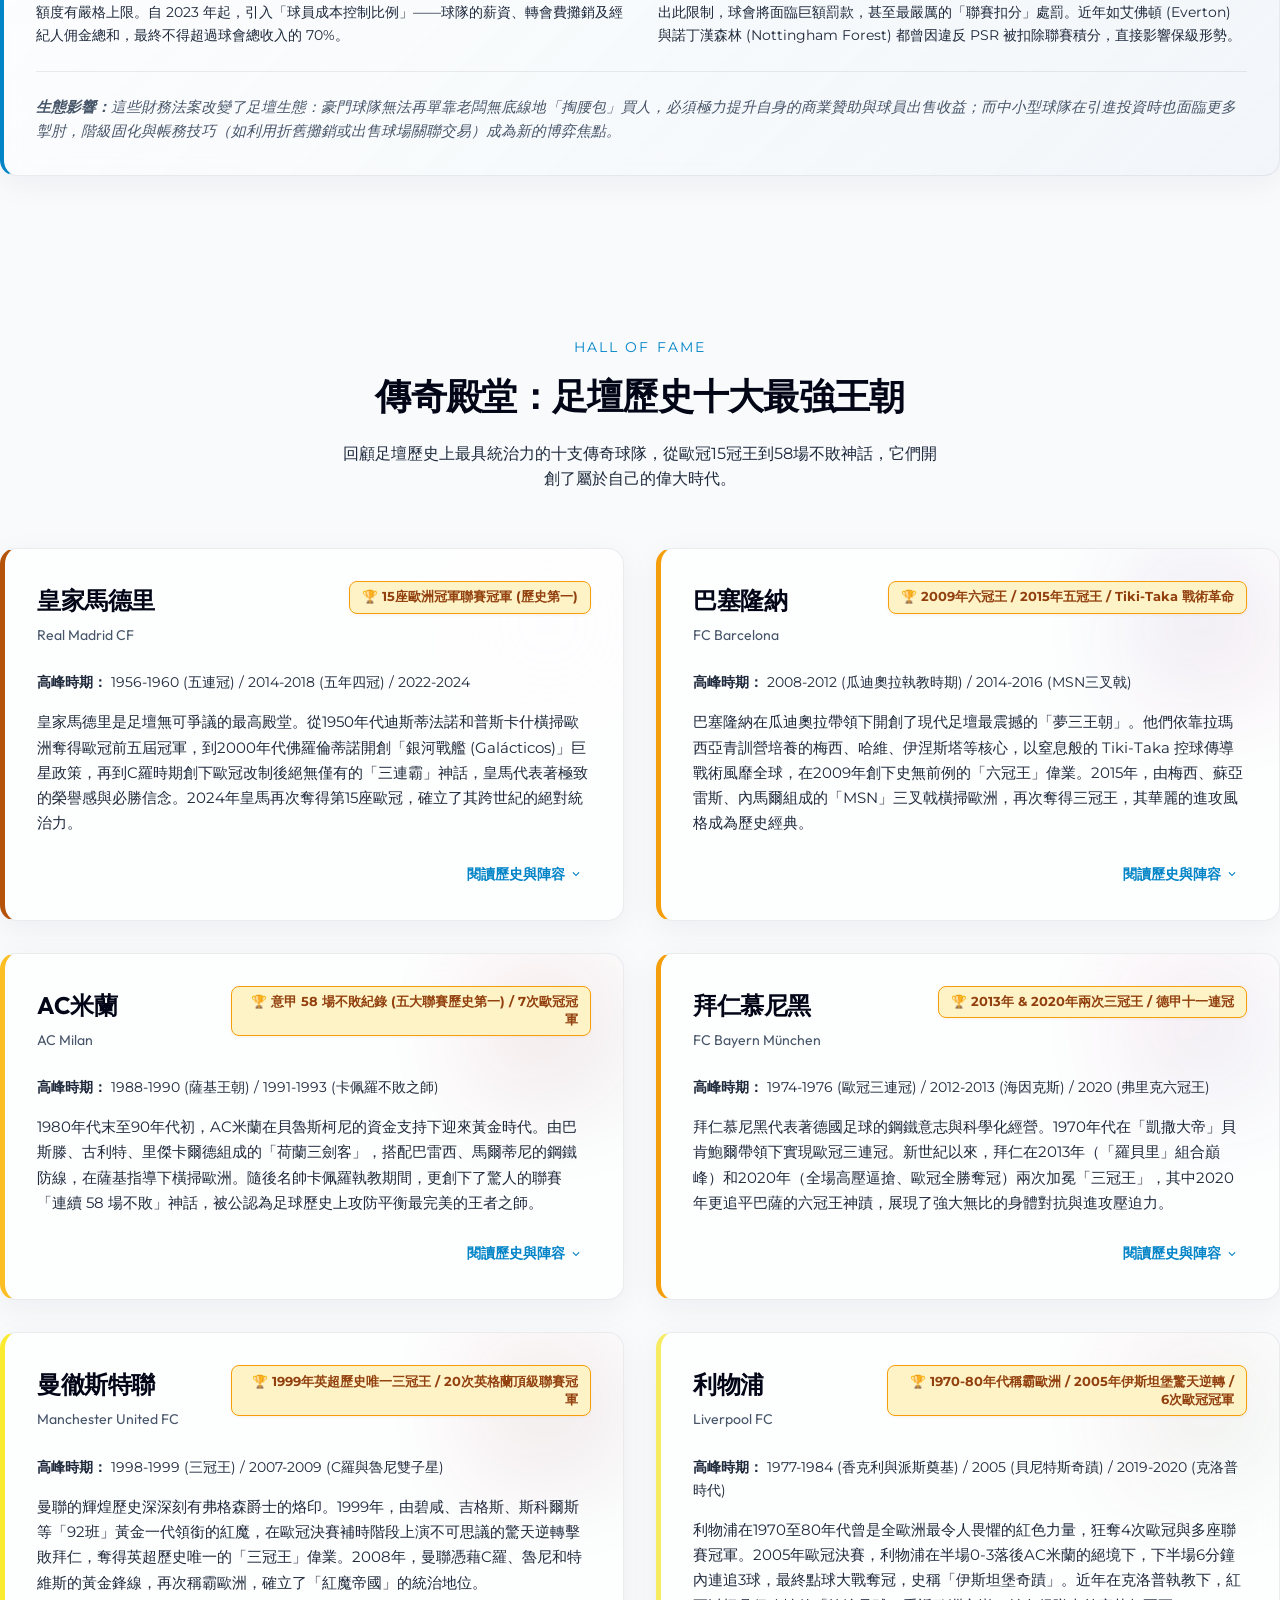
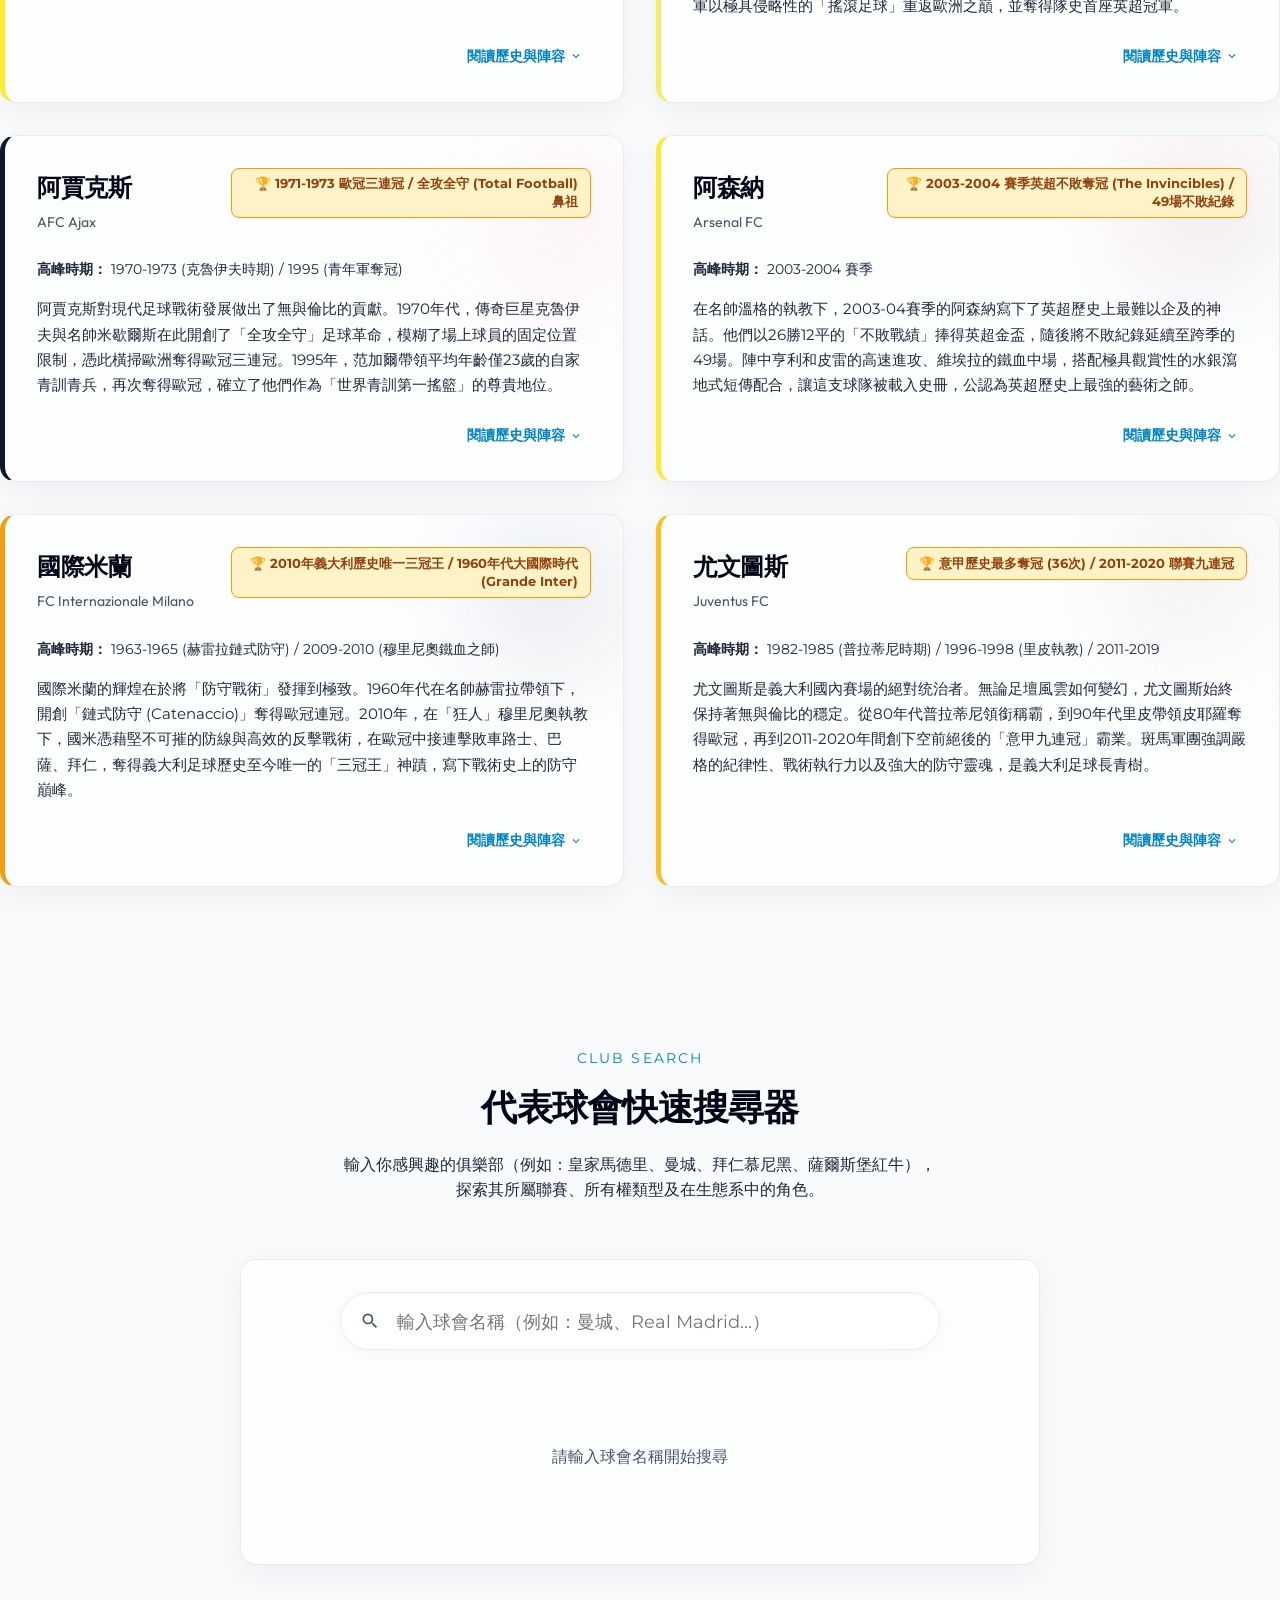
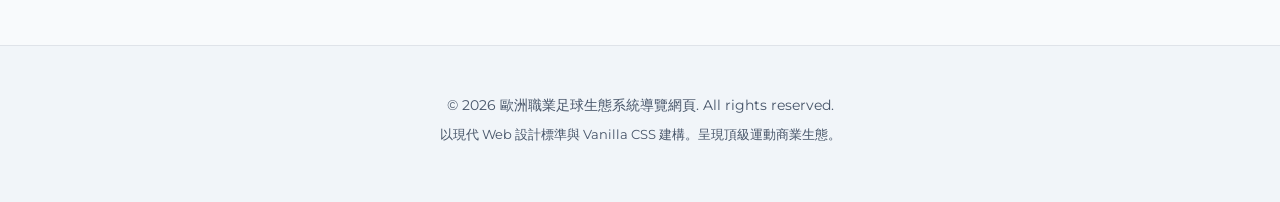
==== commit 85d49960: "update: refresh schedule meta to 2026-09-24 and track fixtures tables" ====
--- a/index.html
+++ b/index.html
@@ -275,7 +275,7 @@
   <!-- Code Injection -->
   <!-- Leaflet.js Map Library (Local) -->
   <script src="leaflet.js"></script>
-  <script src="data.js?v=20260923_1"></script>
-  <script src="app.js?v=20260923_1"></script>
+  <script src="data.js?v=20260924_1"></script>
+  <script src="app.js?v=20260924_1"></script>
 </body>
 </html>
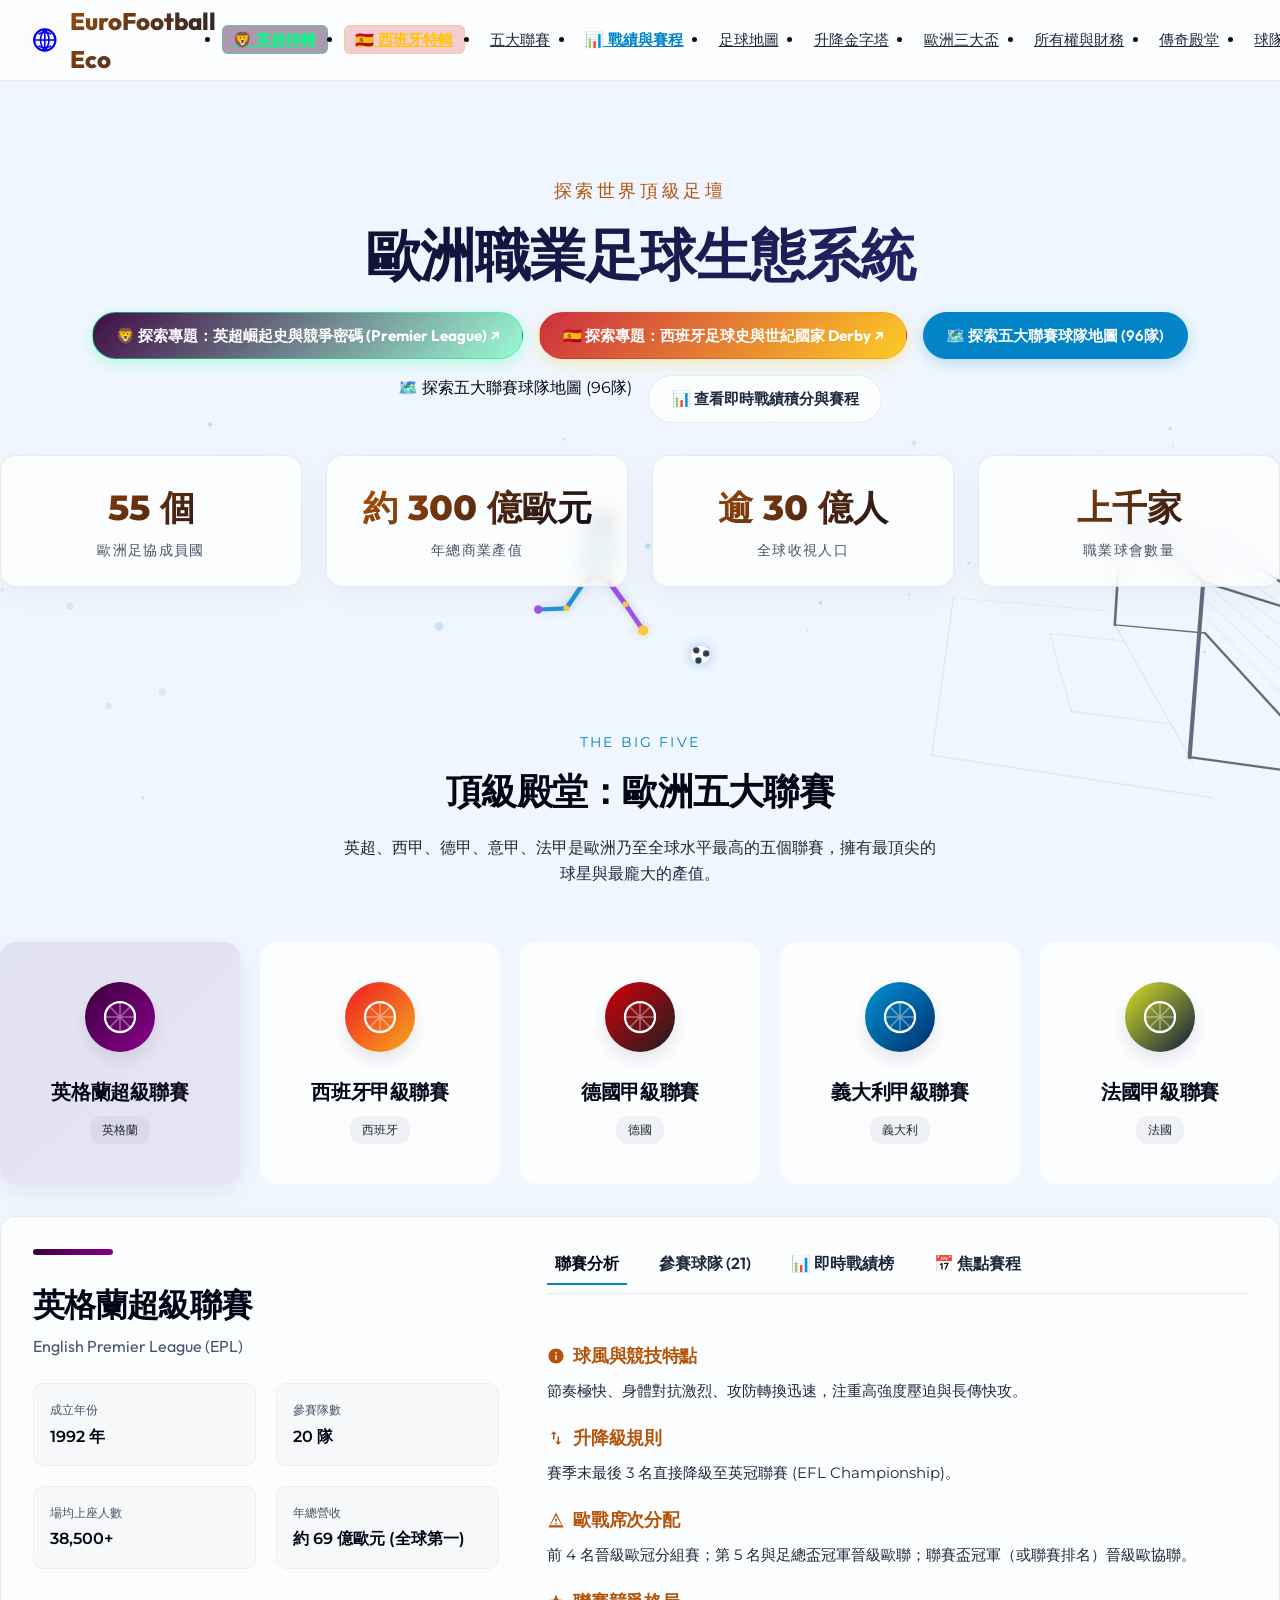
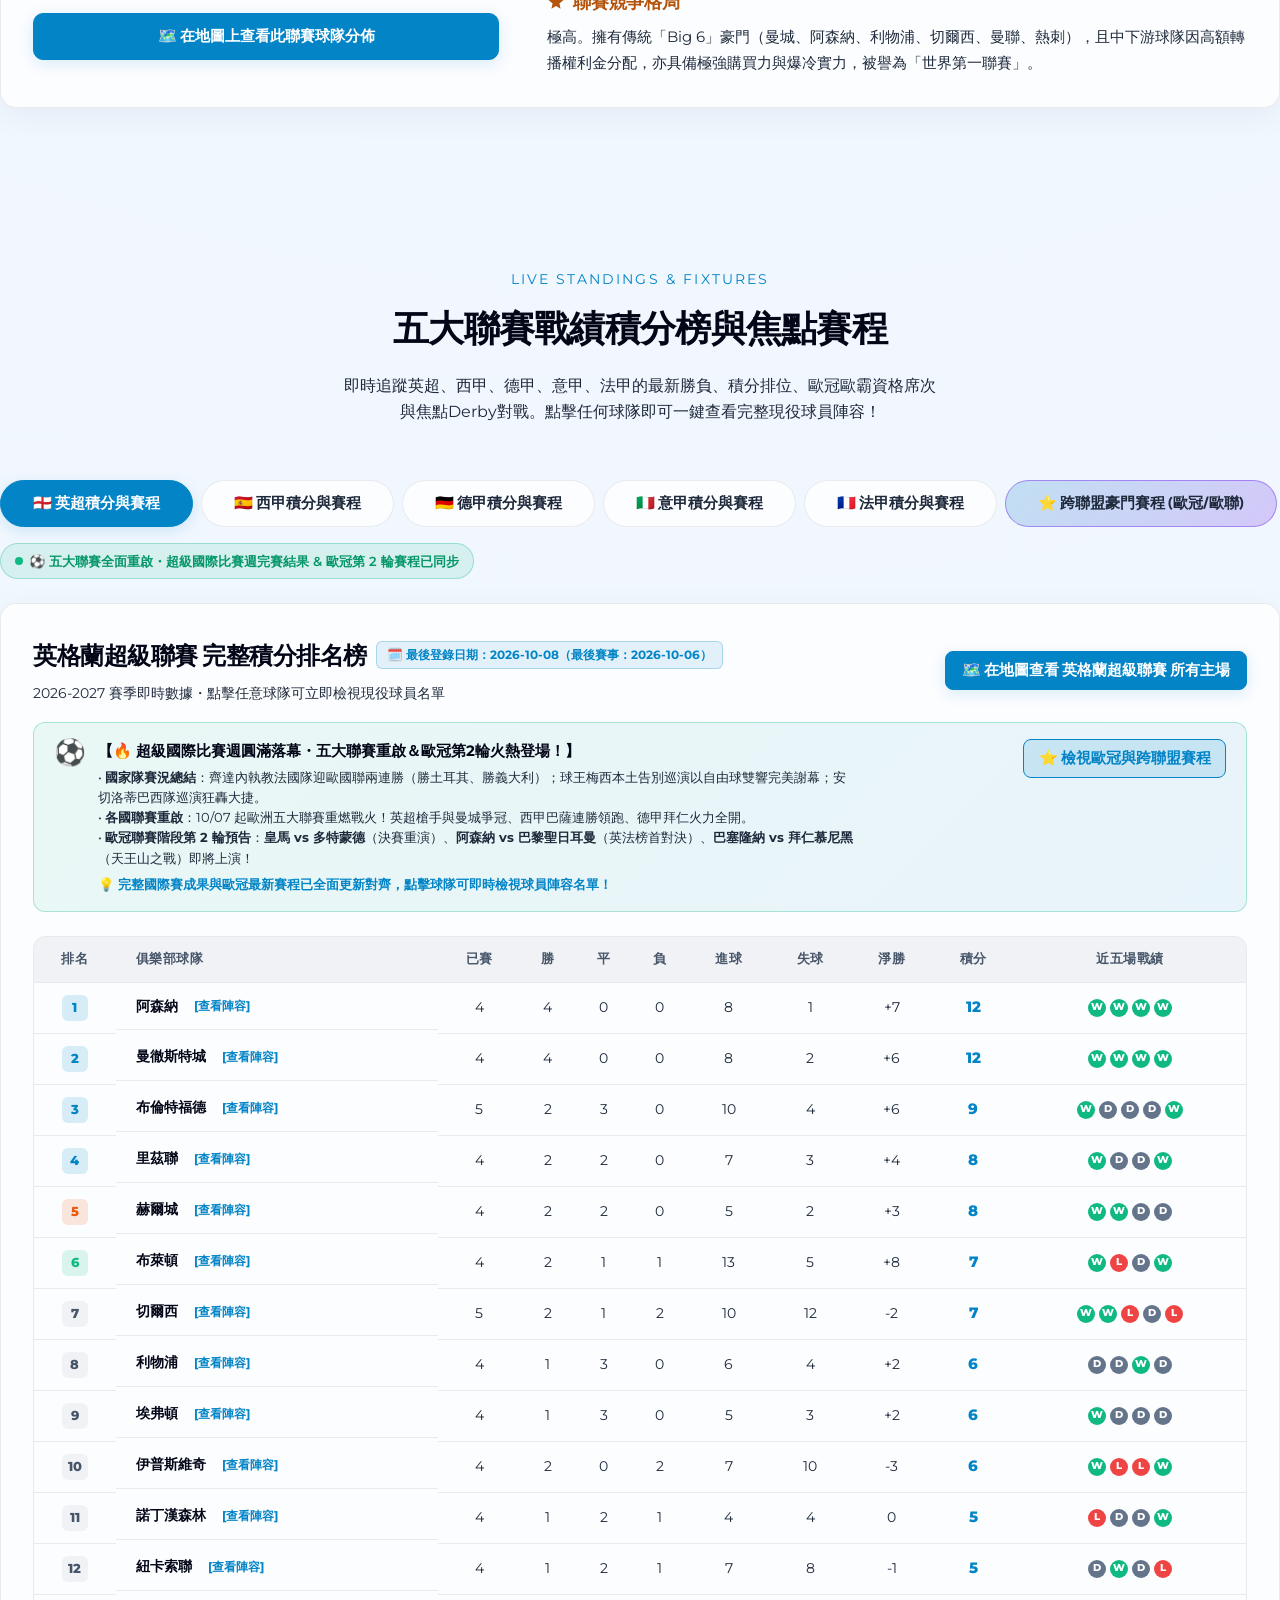
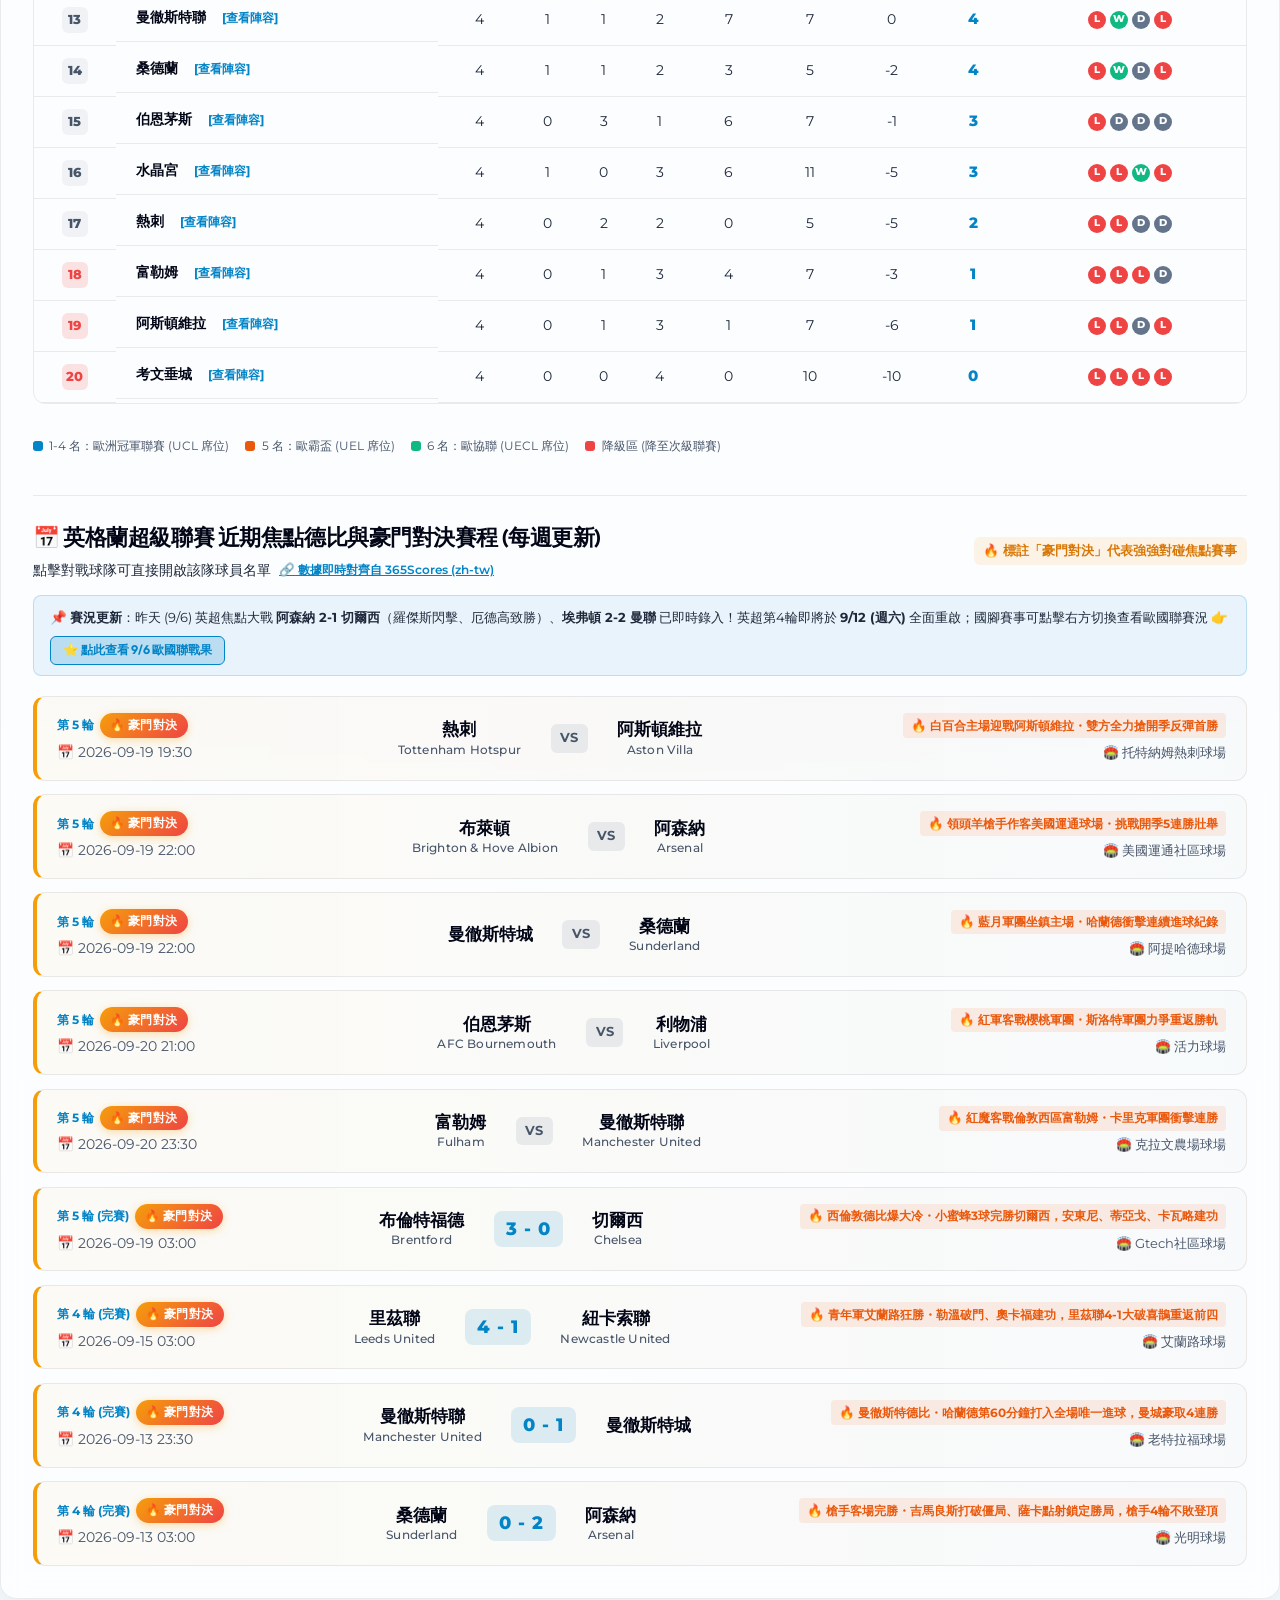
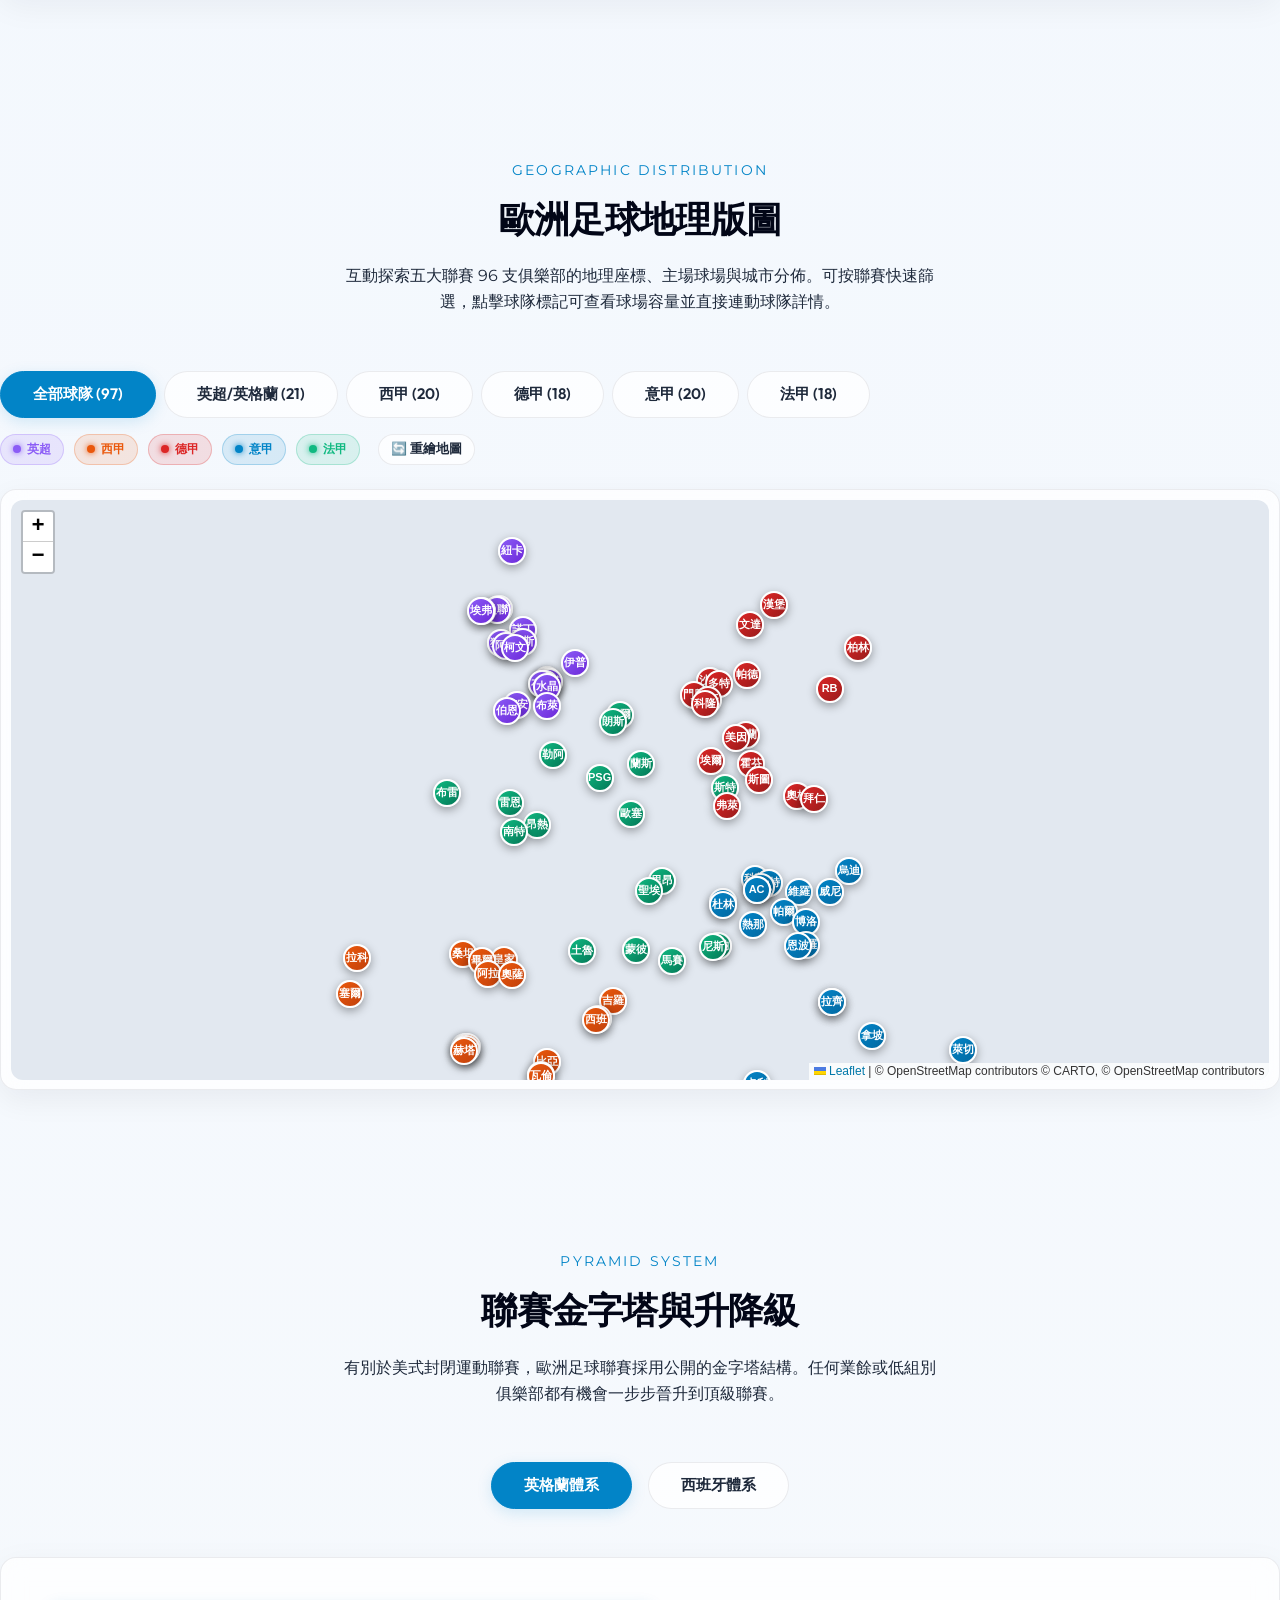
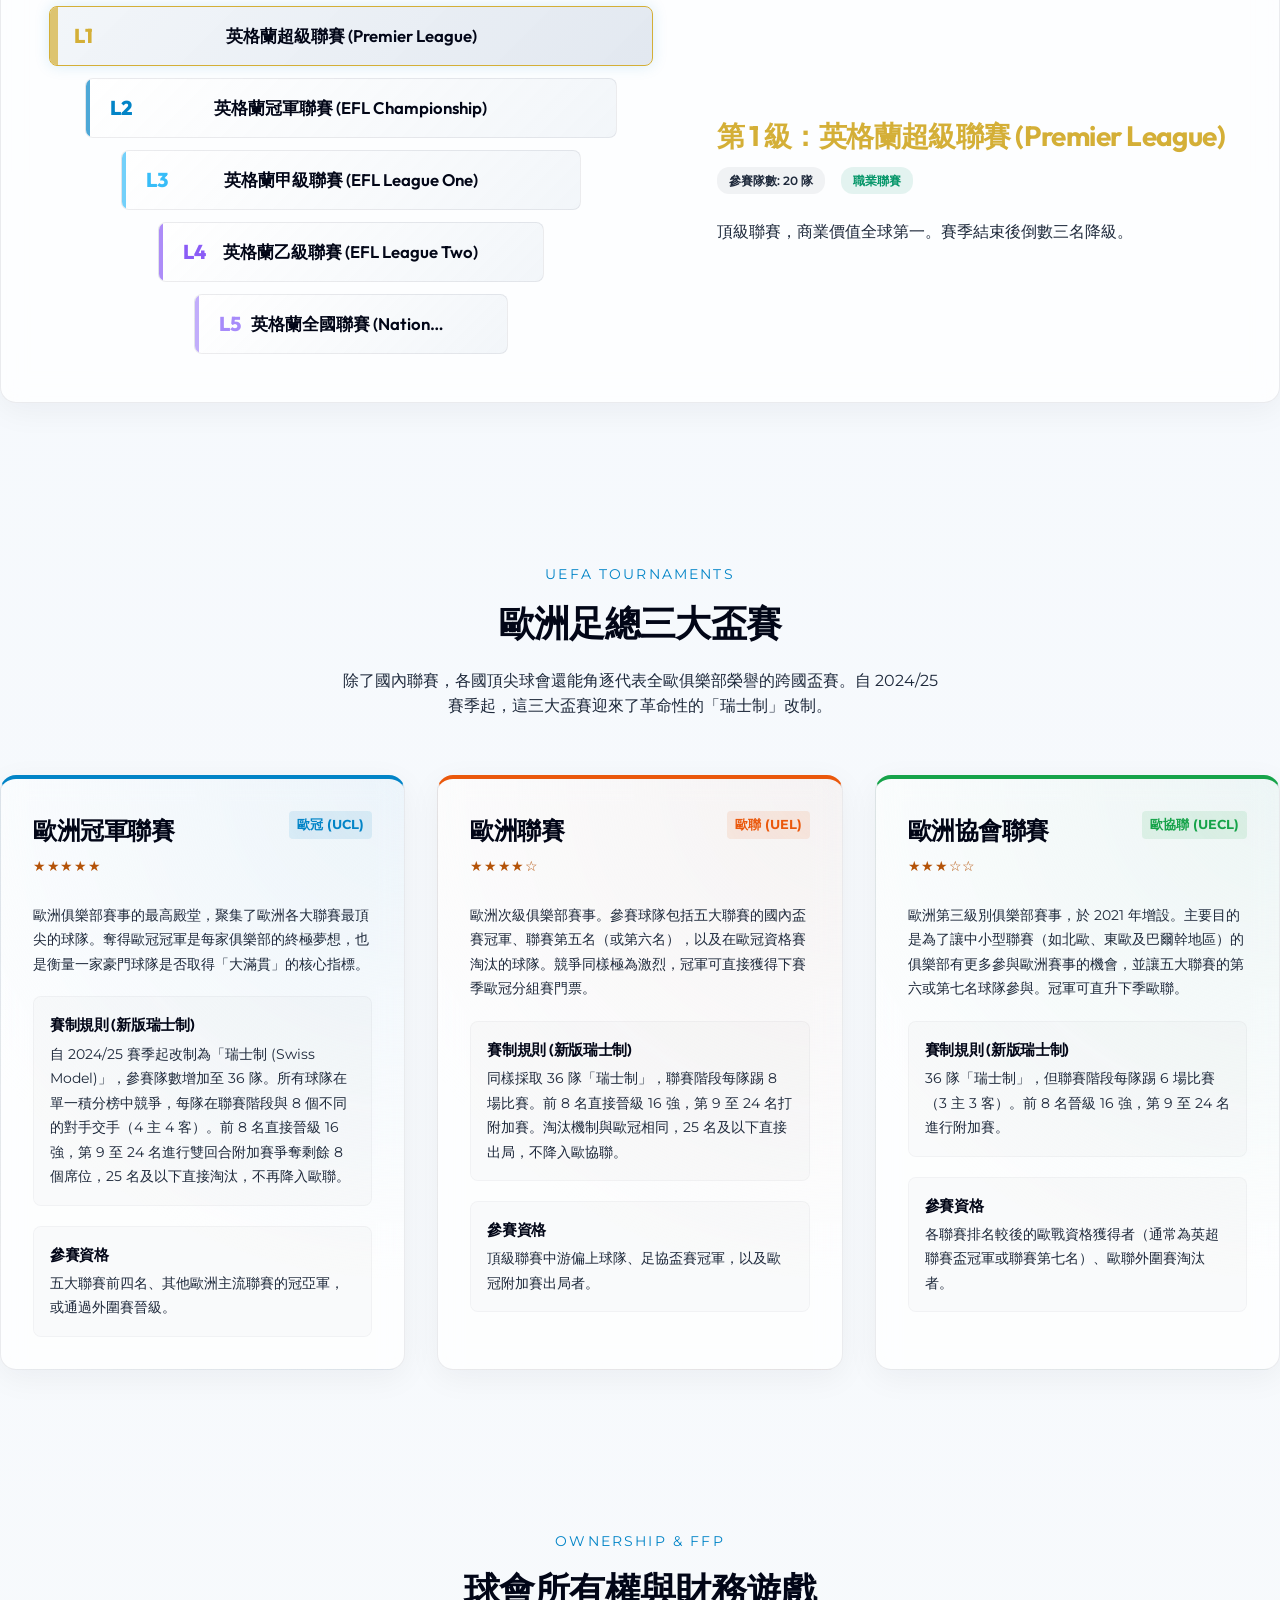
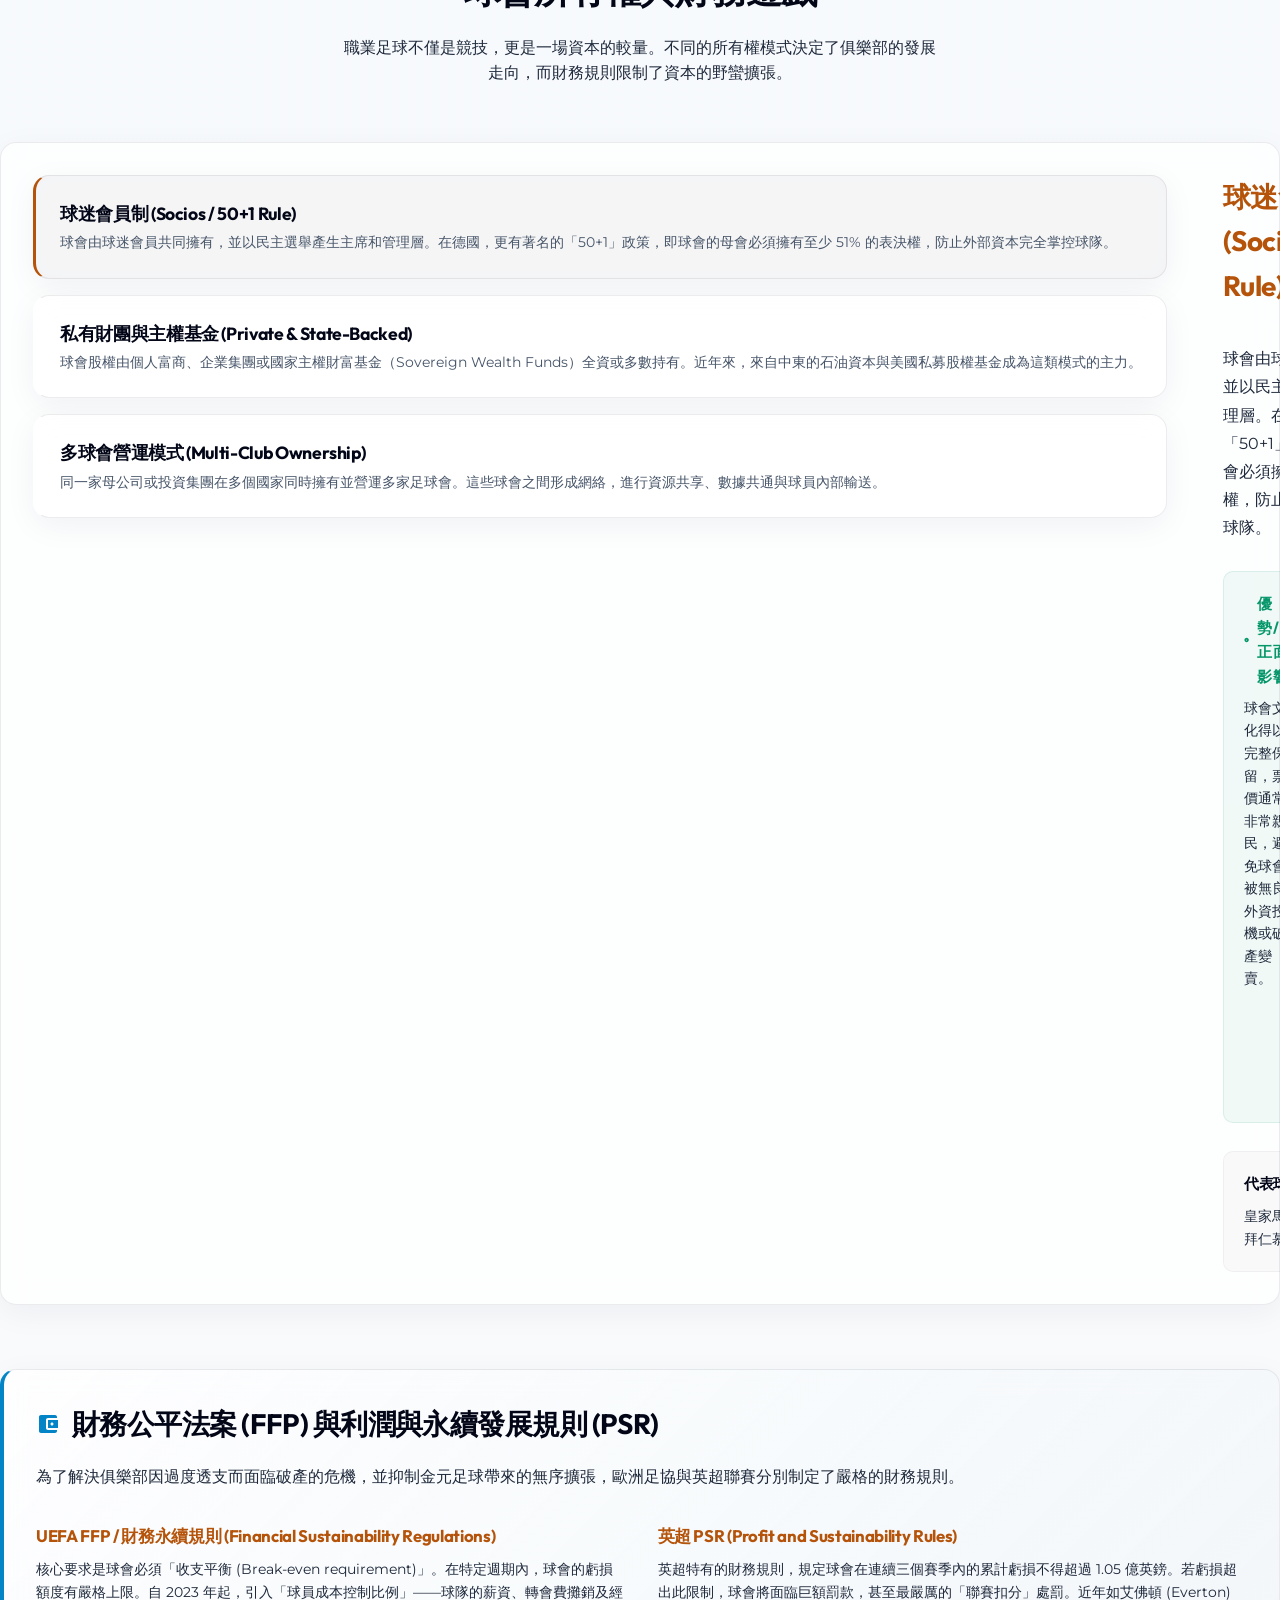
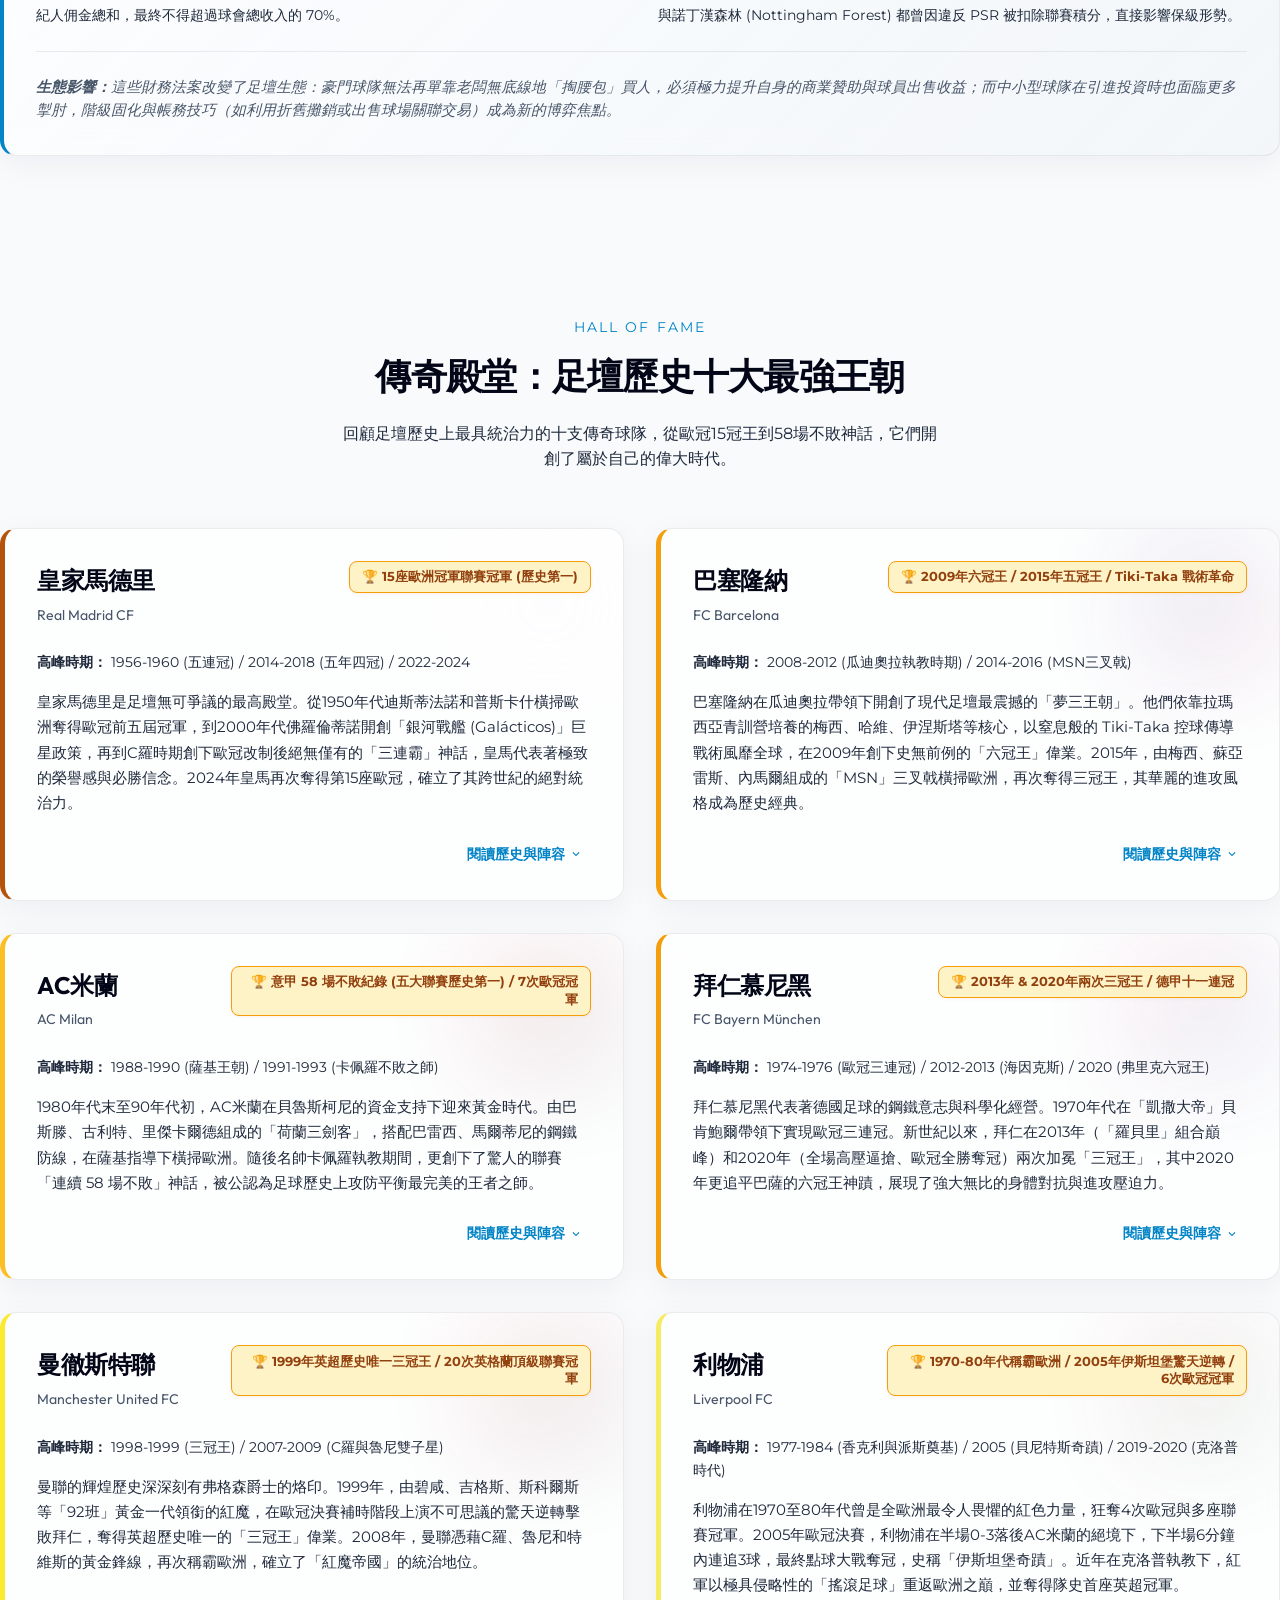
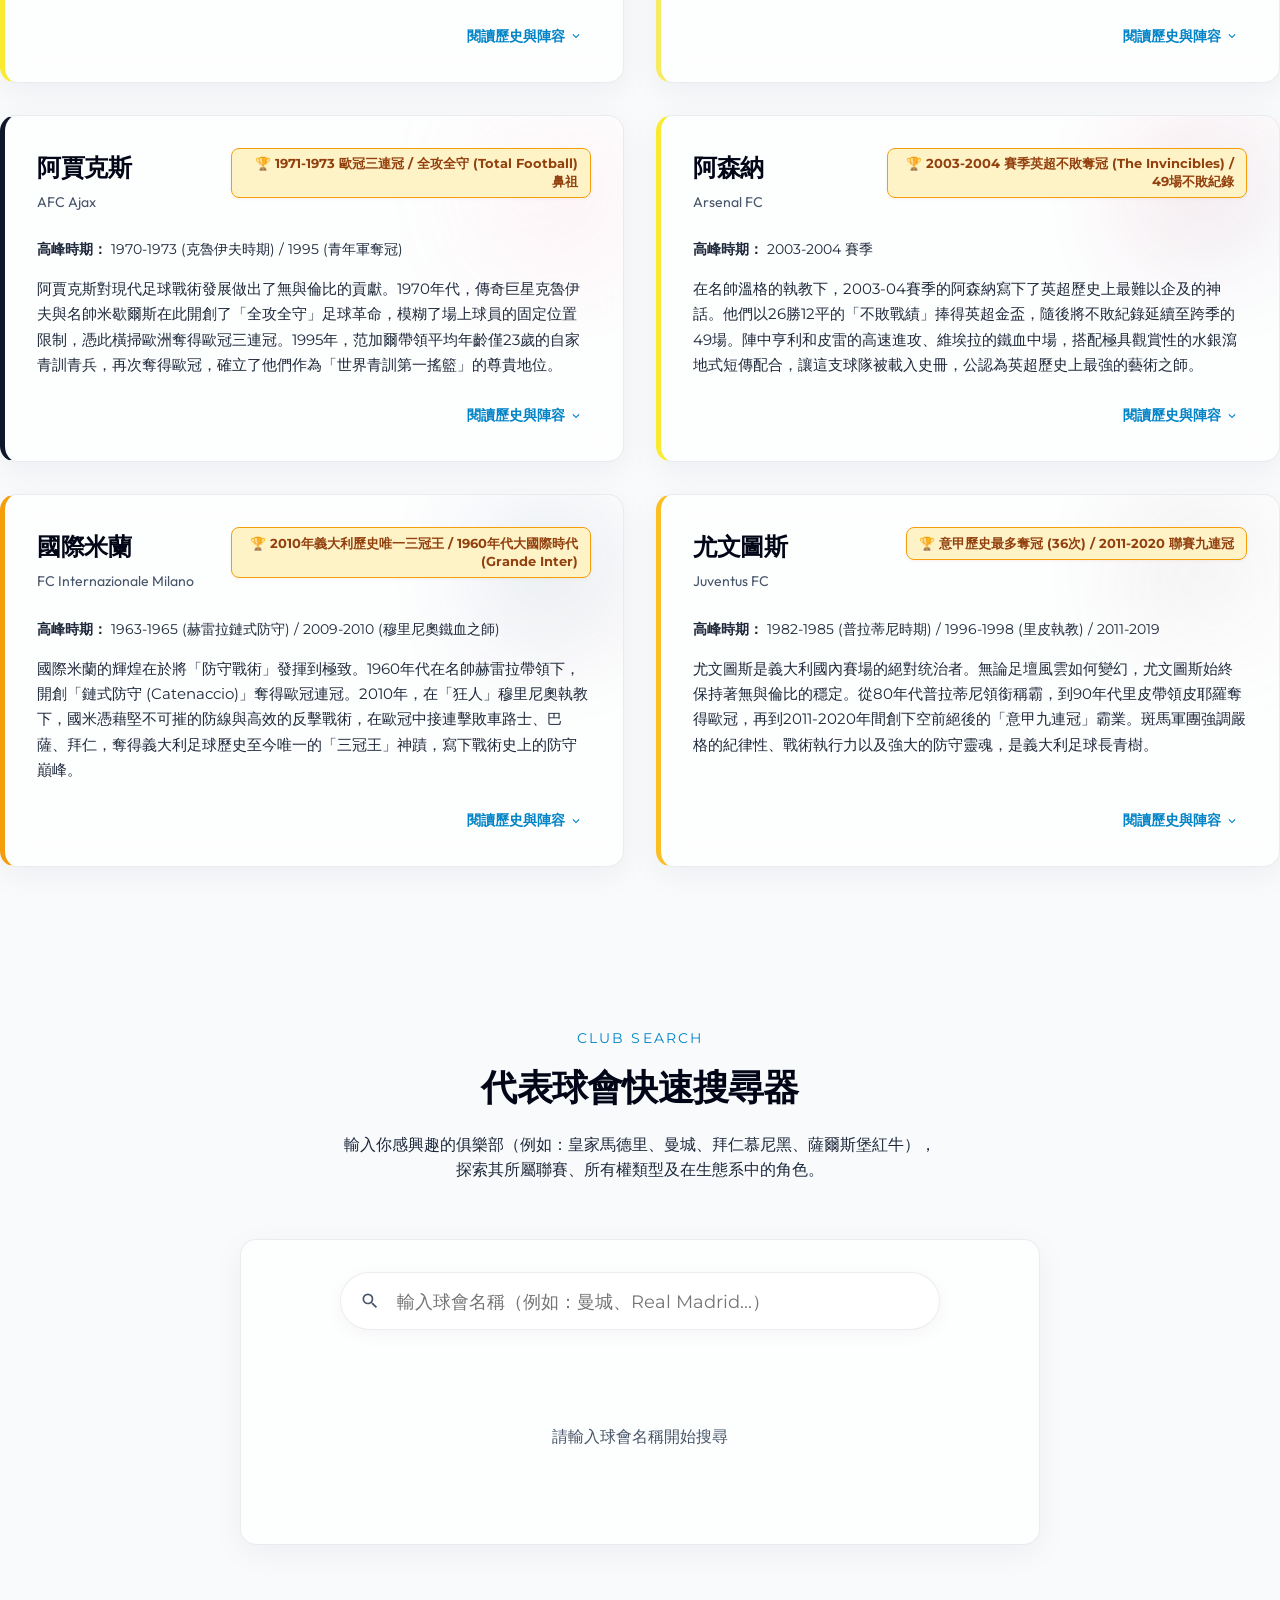
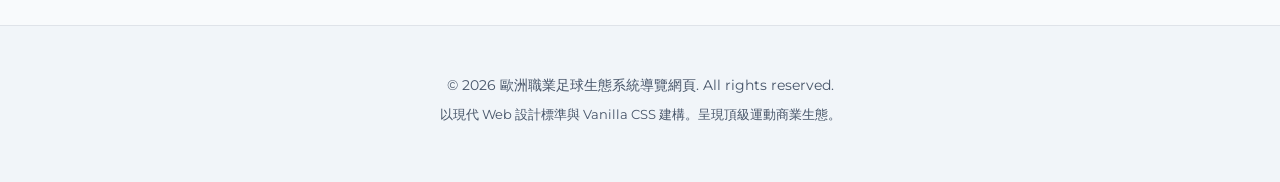
==== commit 736dfc44: "feat: complete Super International Match Week results and add UCL matchday 2 marquee fixtures" ====
--- a/index.html
+++ b/index.html
@@ -116,7 +116,7 @@
       </div>
       <div class="schedule-sync-pill" style="font-size: 0.82rem; display: flex; align-items: center; gap: 0.4rem; padding: 0.4rem 0.85rem; border-radius: 9999px; background: rgba(16, 185, 129, 0.12); color: #059669; border: 1px solid rgba(16, 185, 129, 0.3); font-weight: 600;">
         <span class="live-dot" style="width: 8px; height: 8px; background: #10b981; border-radius: 50%; display: inline-block; animation: pulse 1.8s infinite;"></span>
-        <span>🌍 FIFA 16天超級國際比賽週進行中 (9/21-10/6)・歐國聯名帥交鋒 & 梅西告別戰全收錄</span>
+        <span>⚽ 五大聯賽全面重啟・超級國際比賽週完賽結果 & 歐冠第 2 輪賽程已同步</span>
       </div>
     </div>
 
@@ -275,7 +275,7 @@
   <!-- Code Injection -->
   <!-- Leaflet.js Map Library (Local) -->
   <script src="leaflet.js"></script>
-  <script src="data.js?v=20260924_1"></script>
-  <script src="app.js?v=20260924_1"></script>
+  <script src="data.js?v=20261008_1"></script>
+  <script src="app.js?v=20261008_1"></script>
 </body>
 </html>
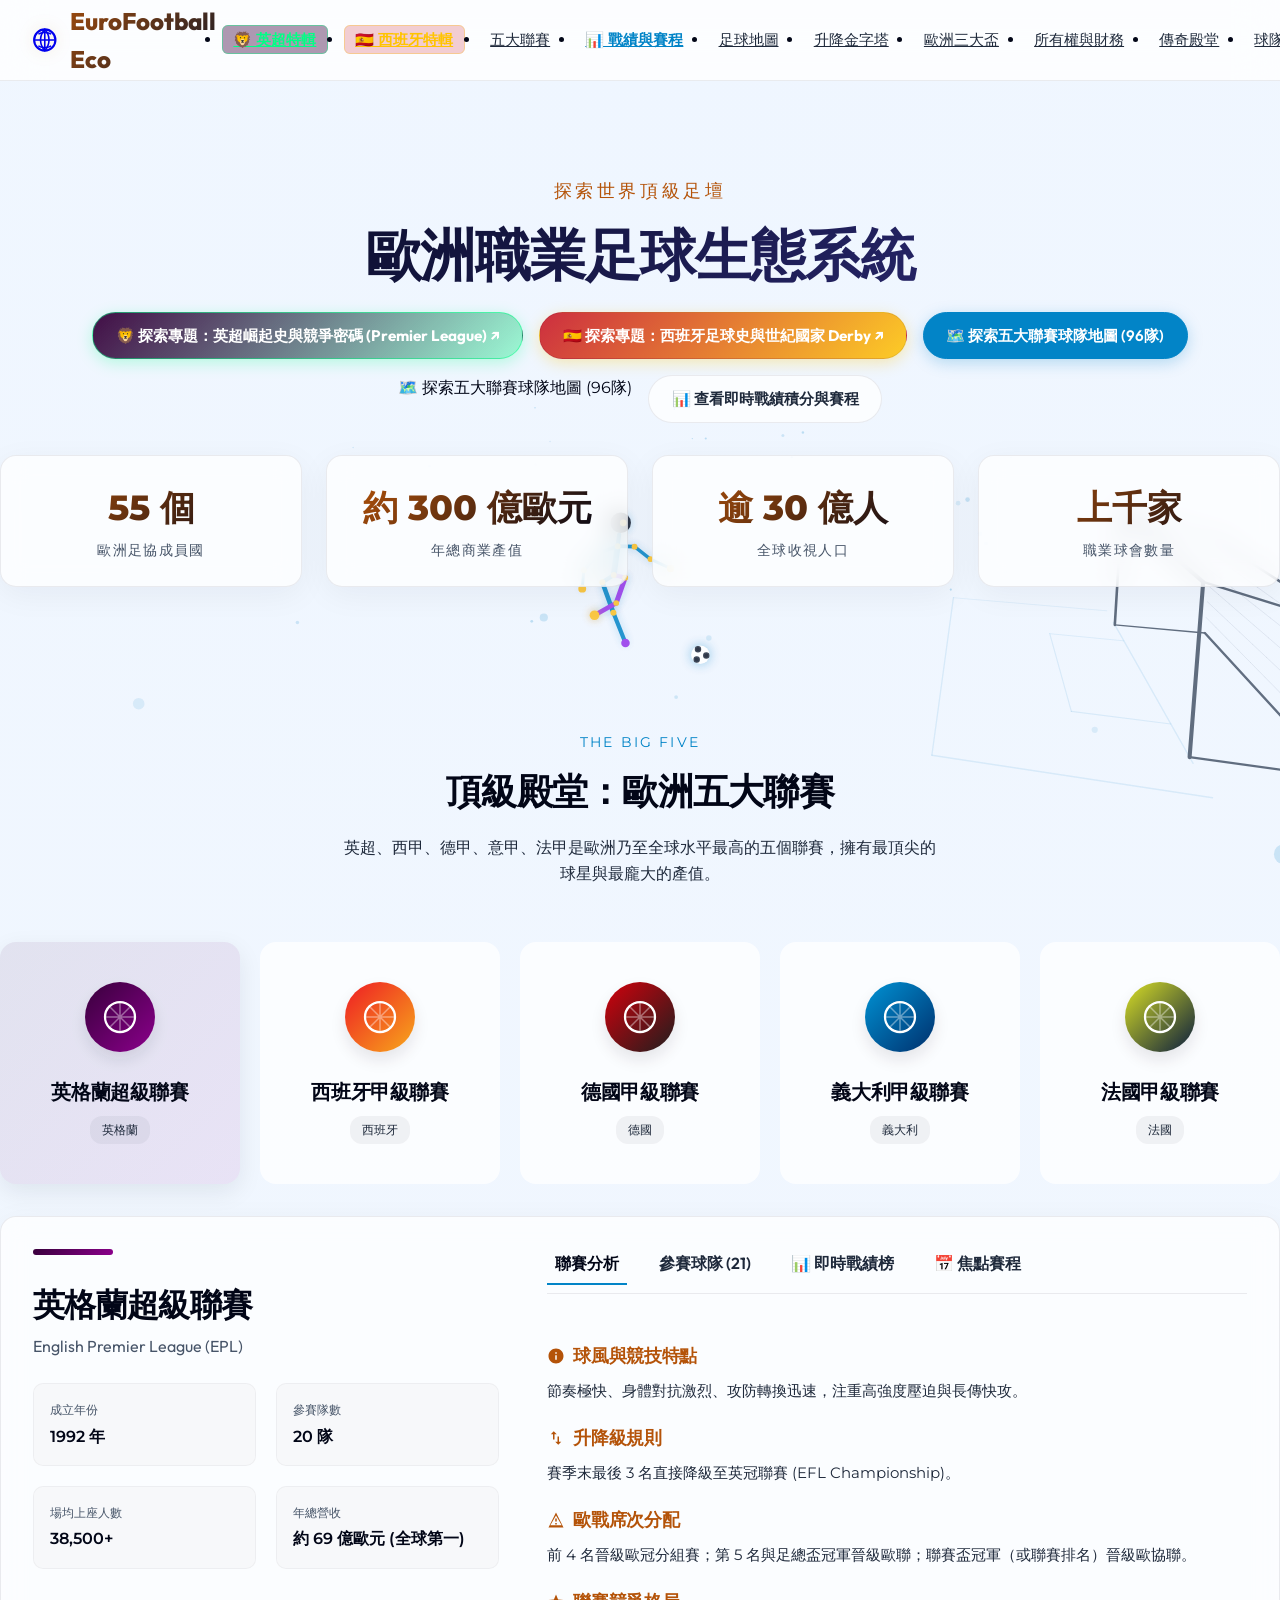
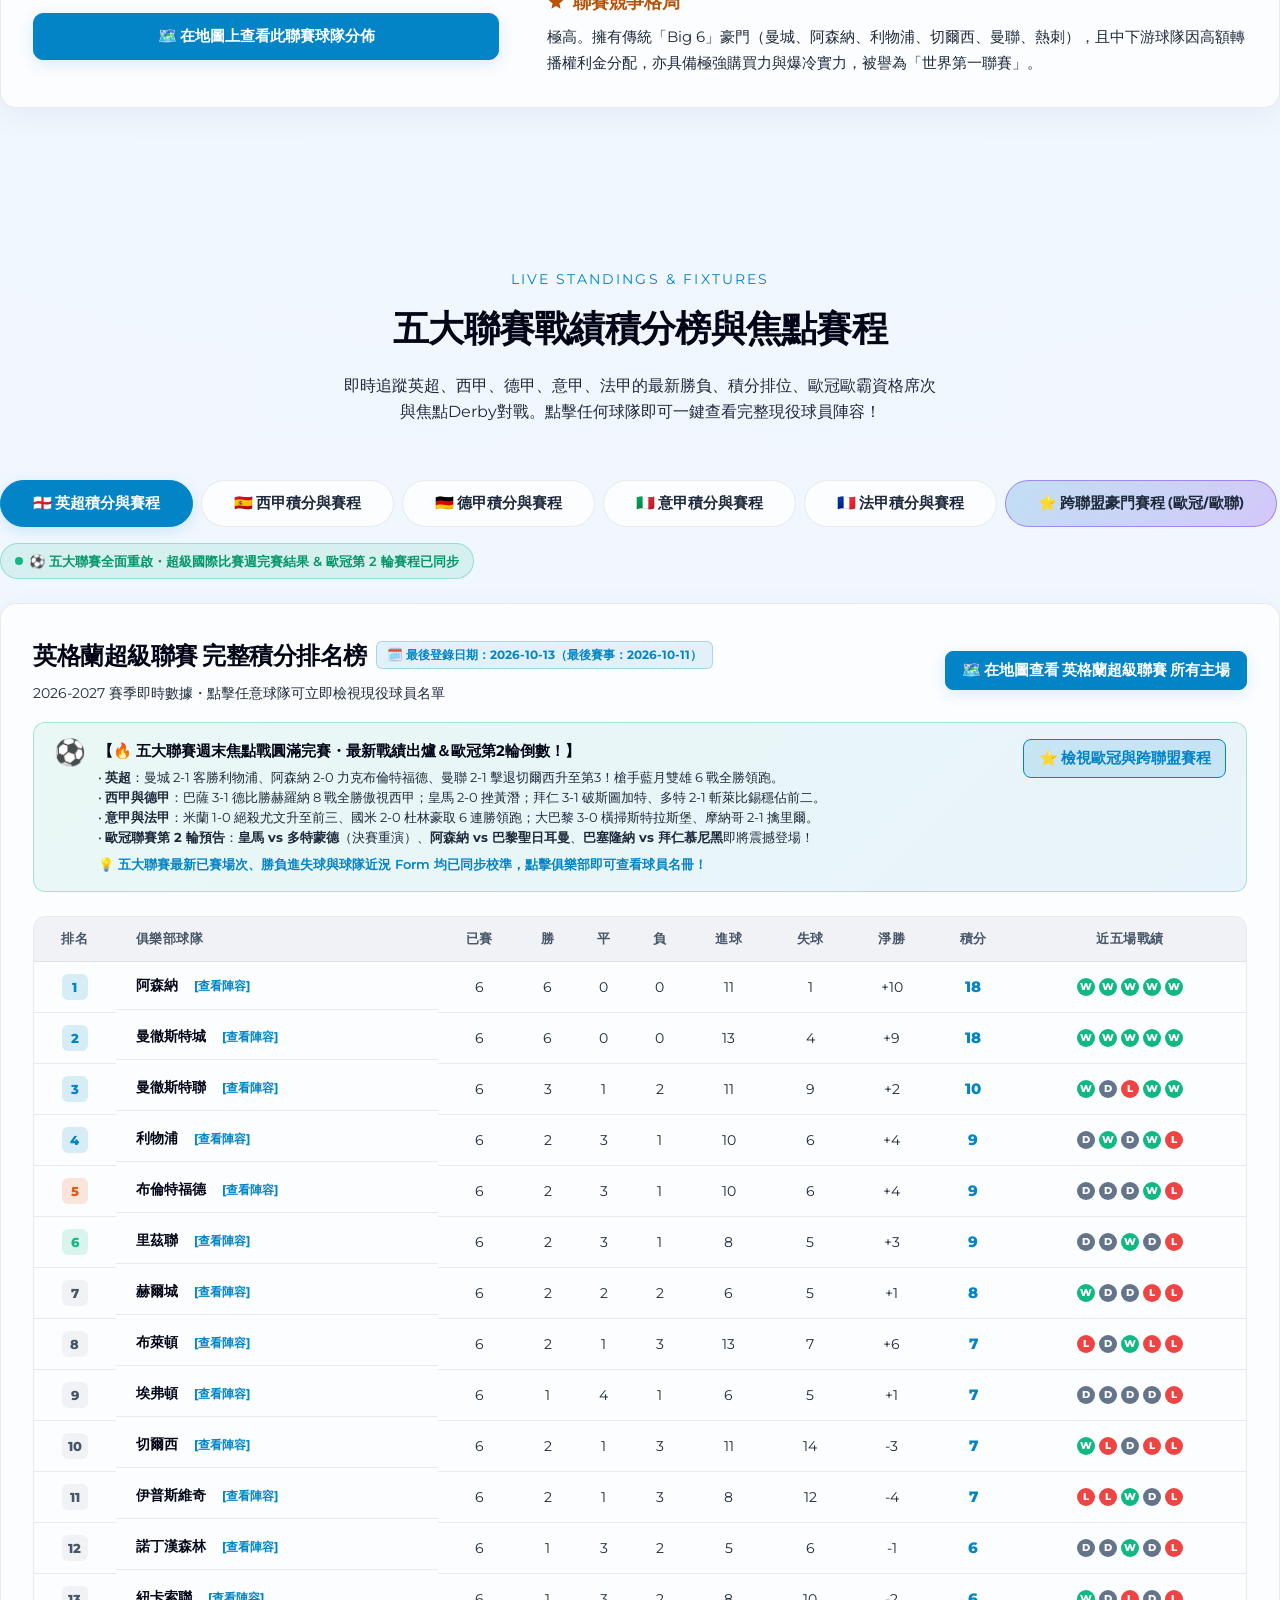
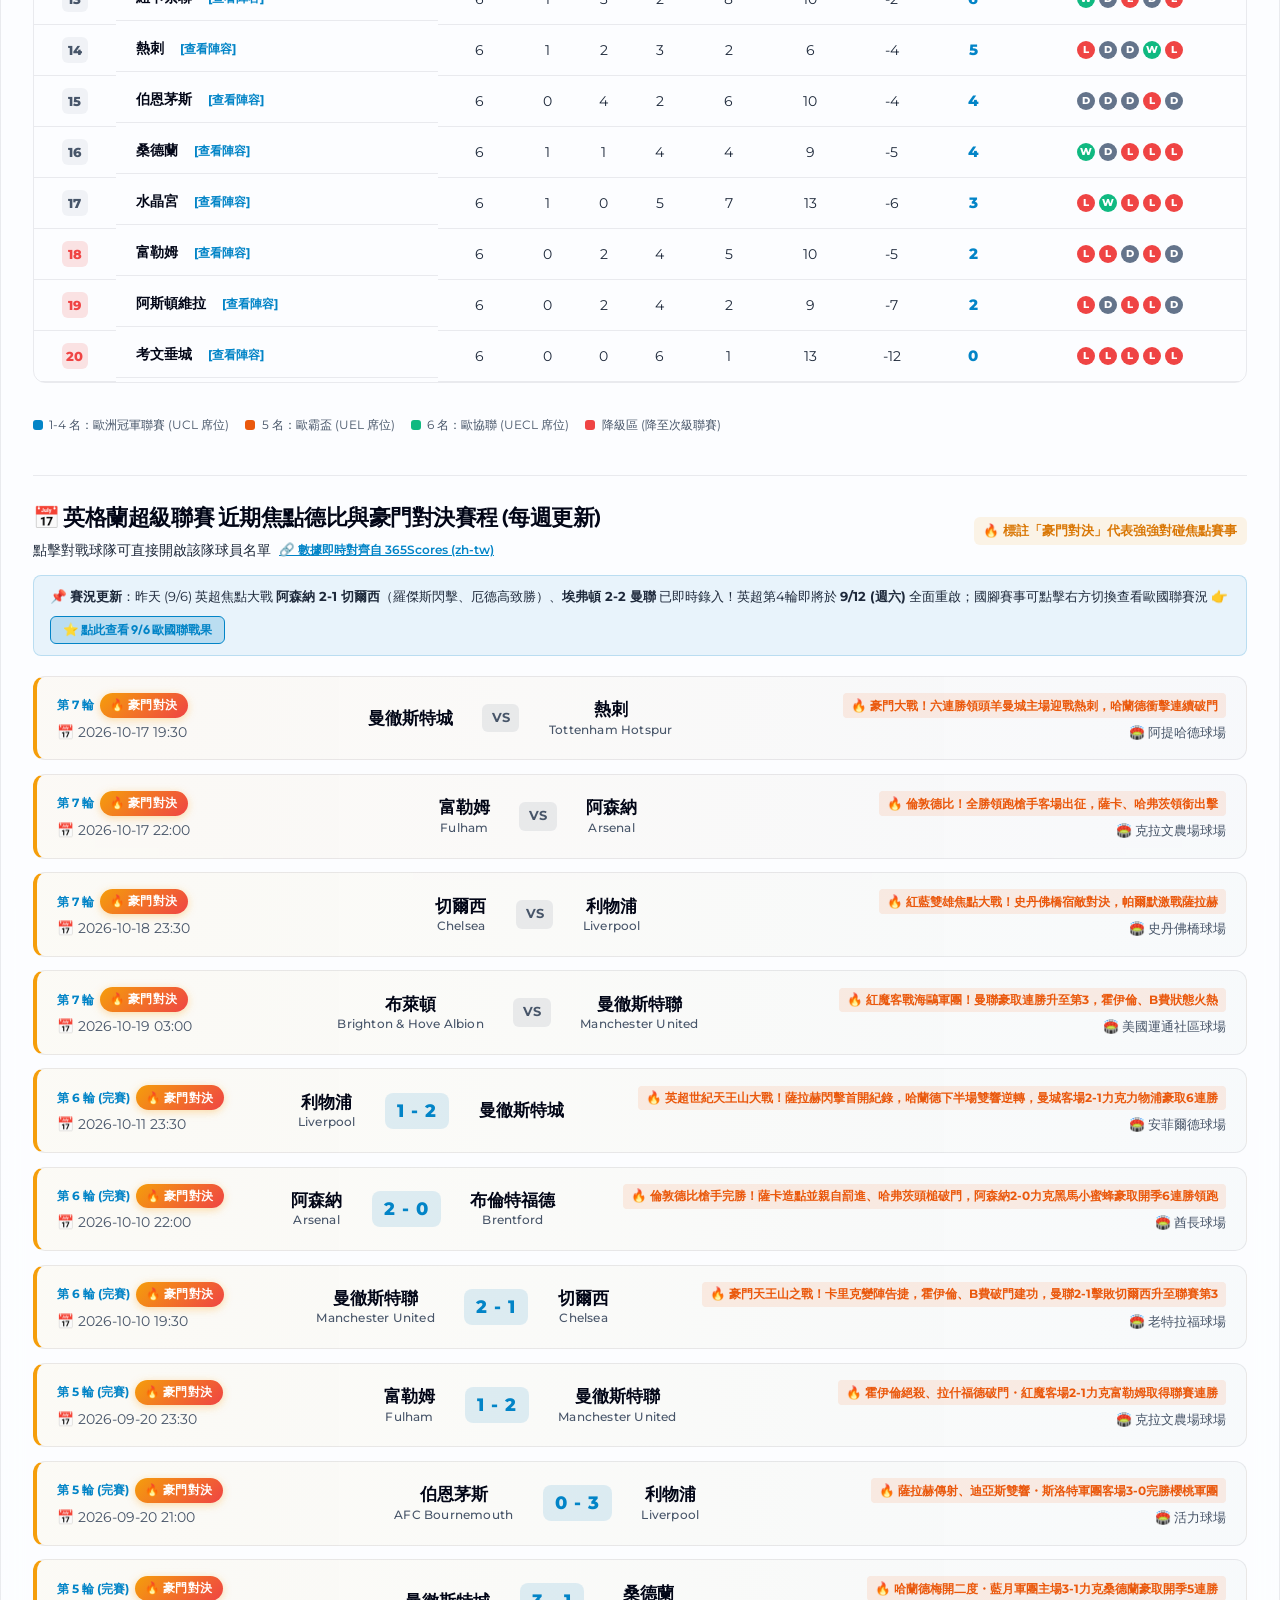
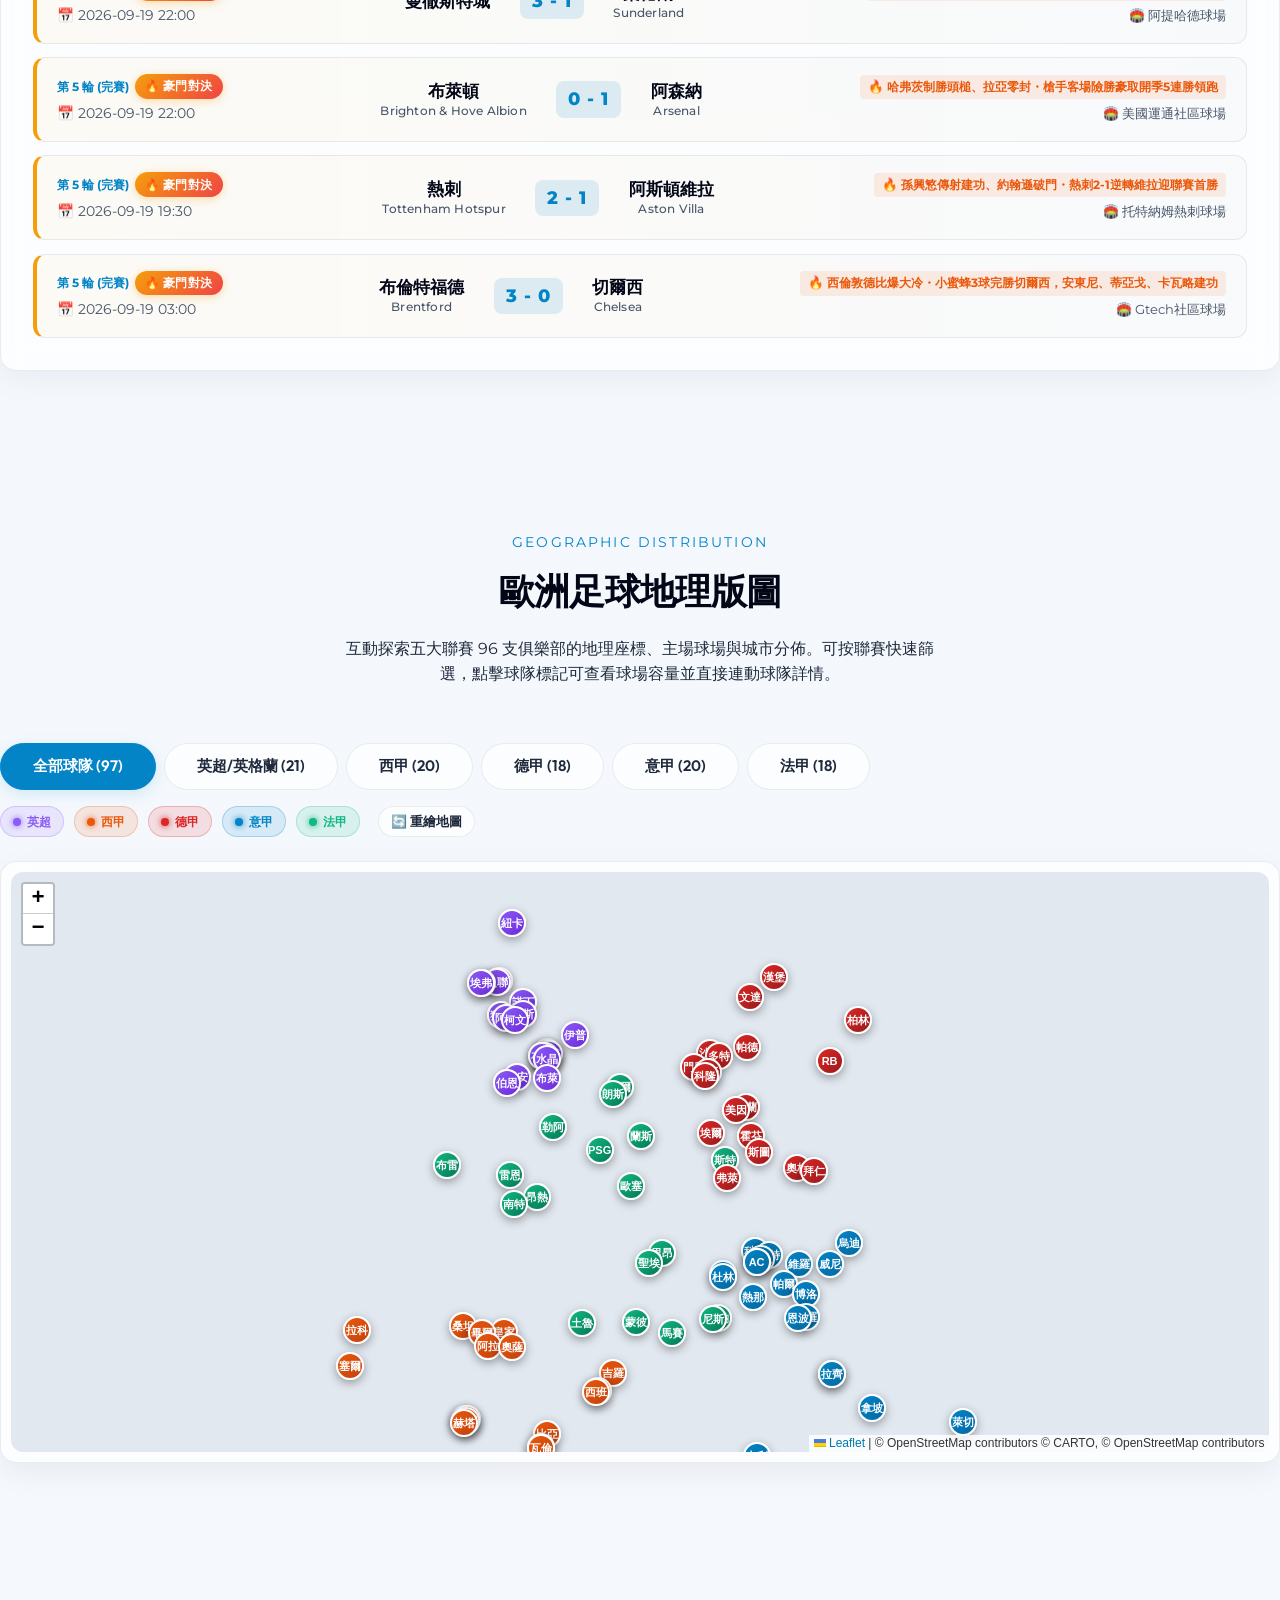
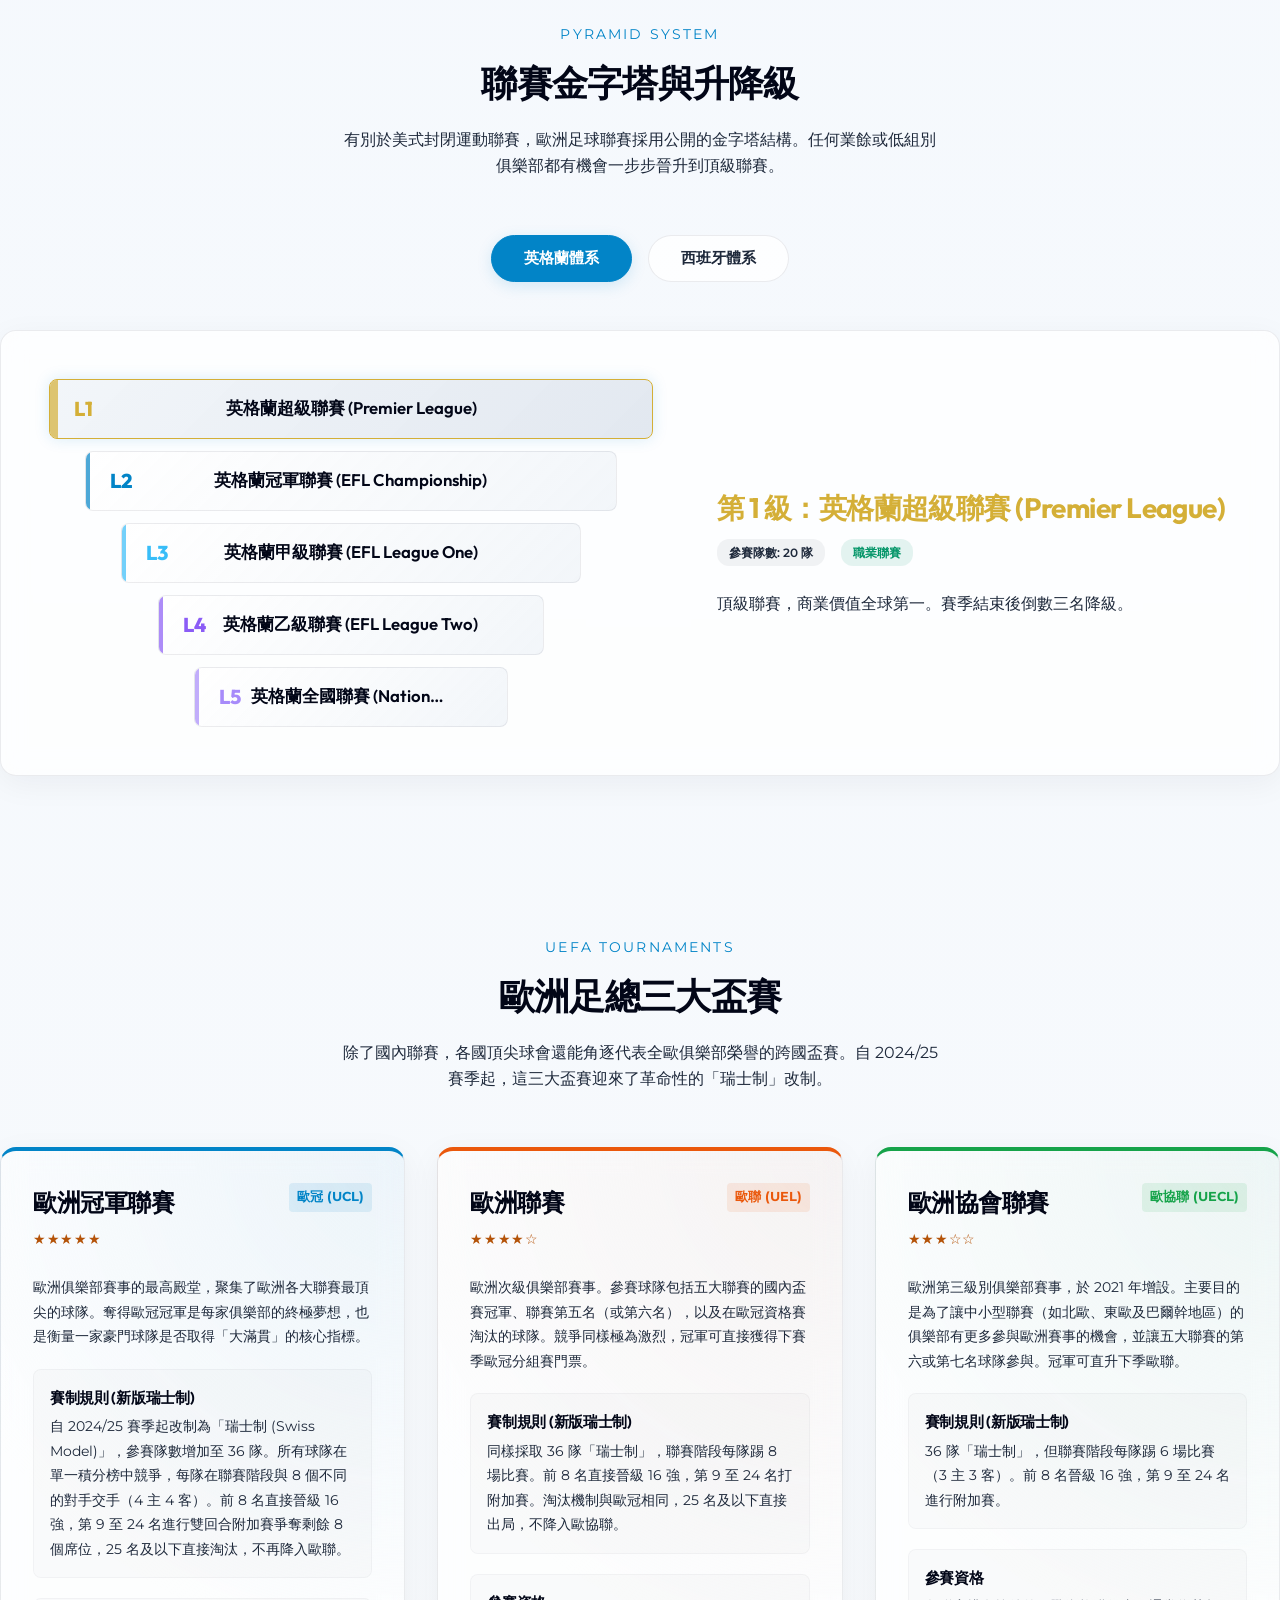
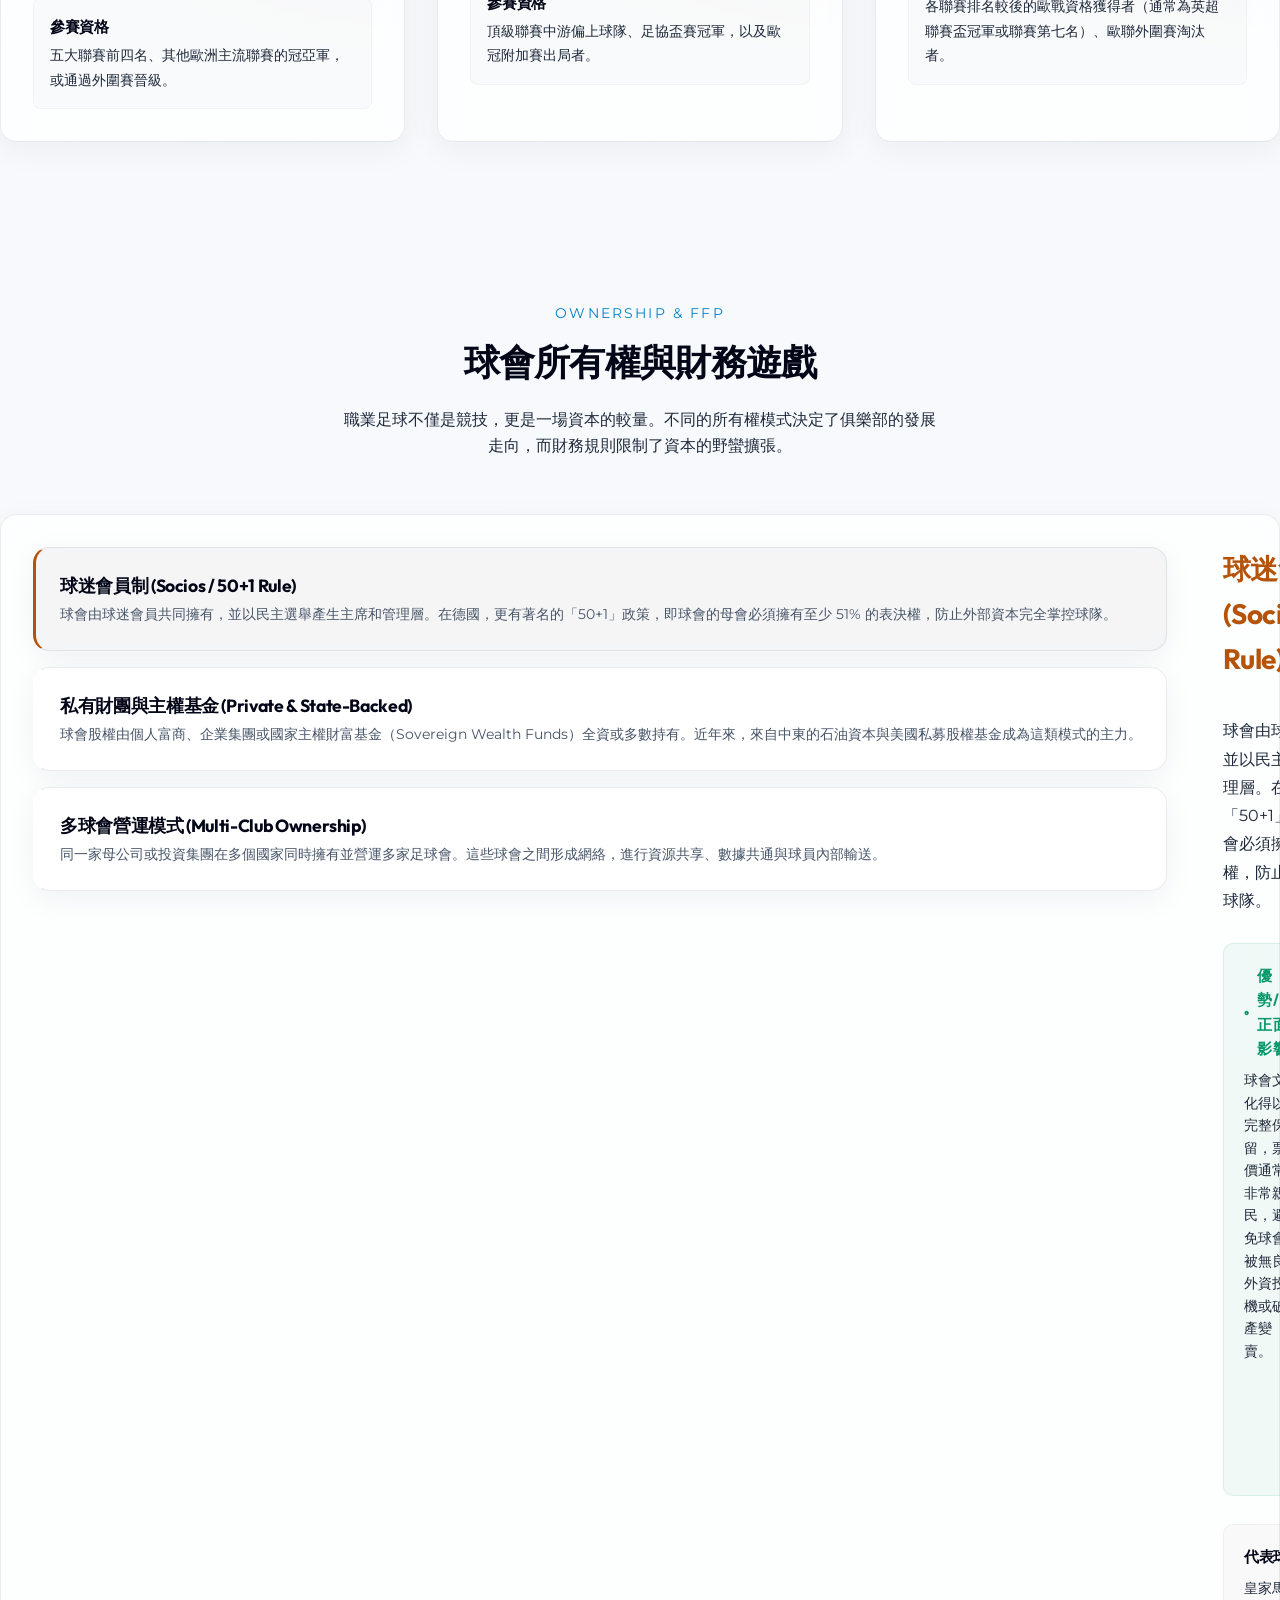
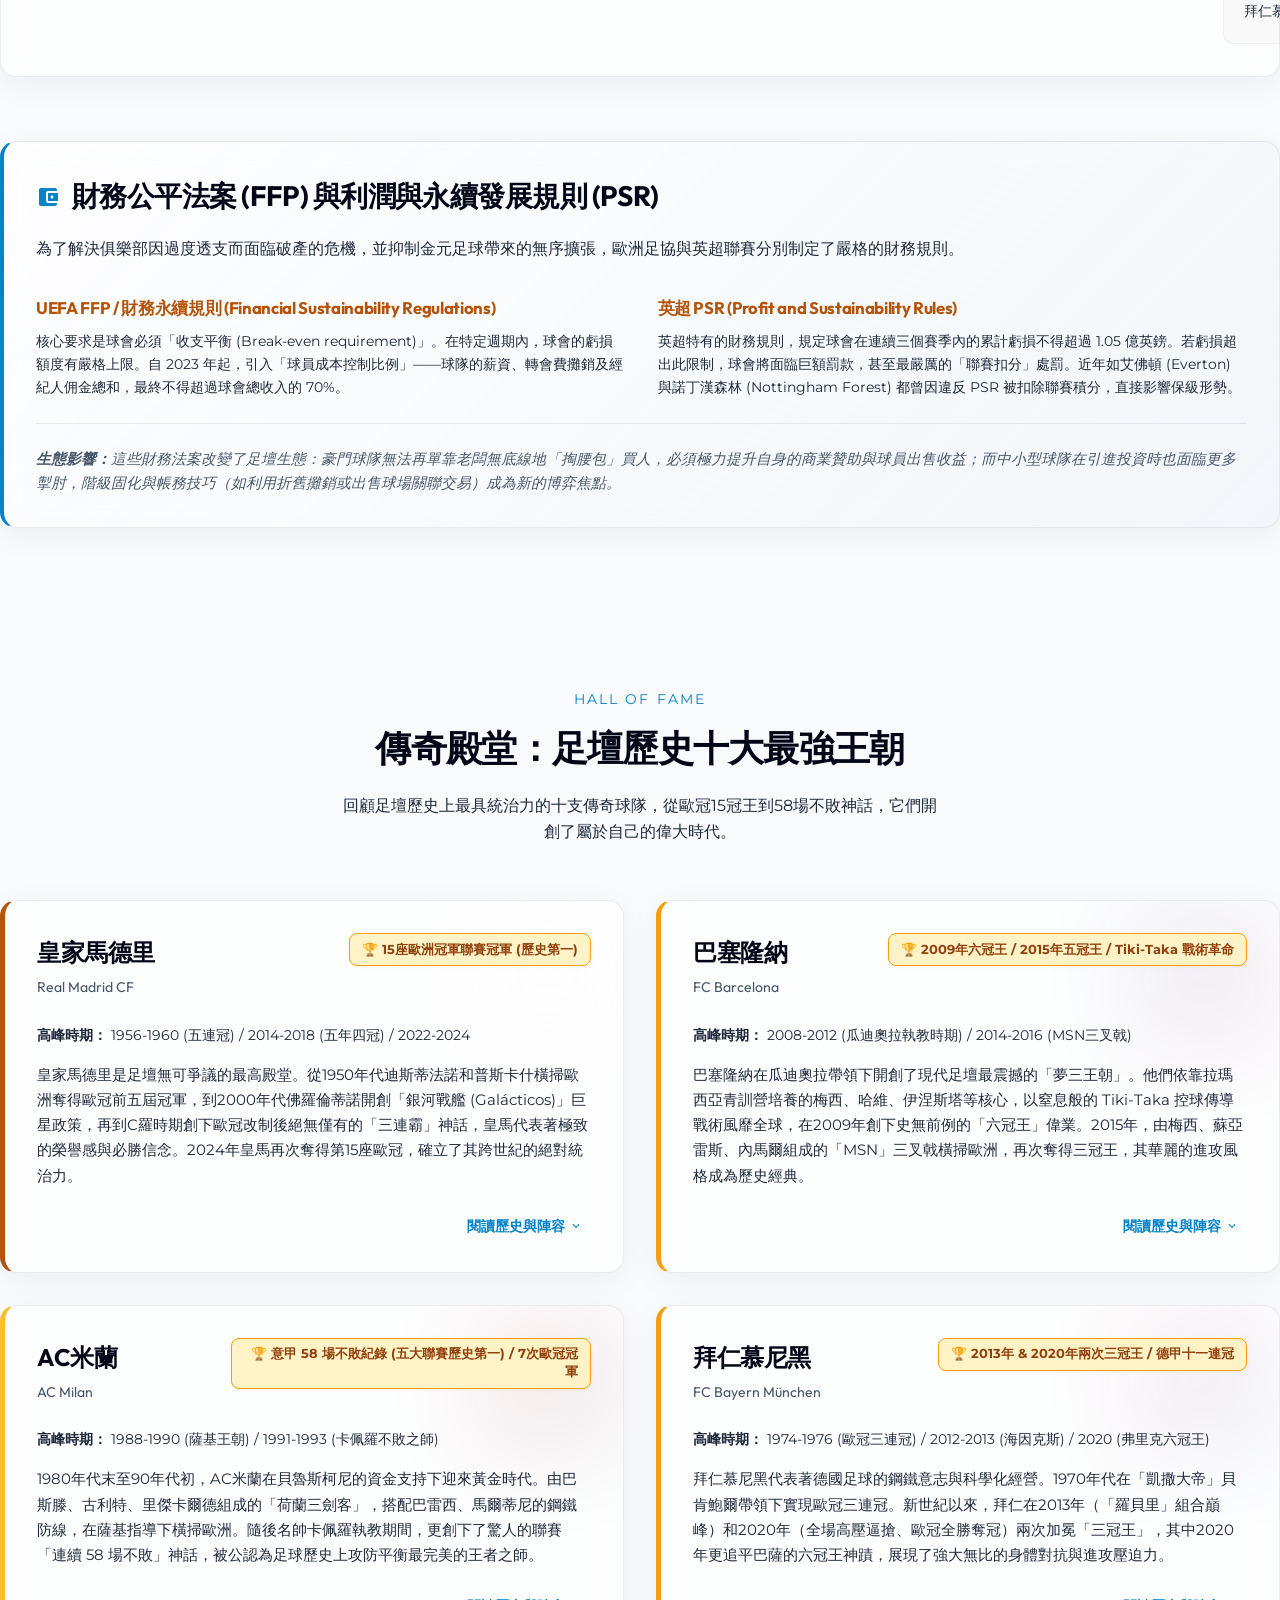
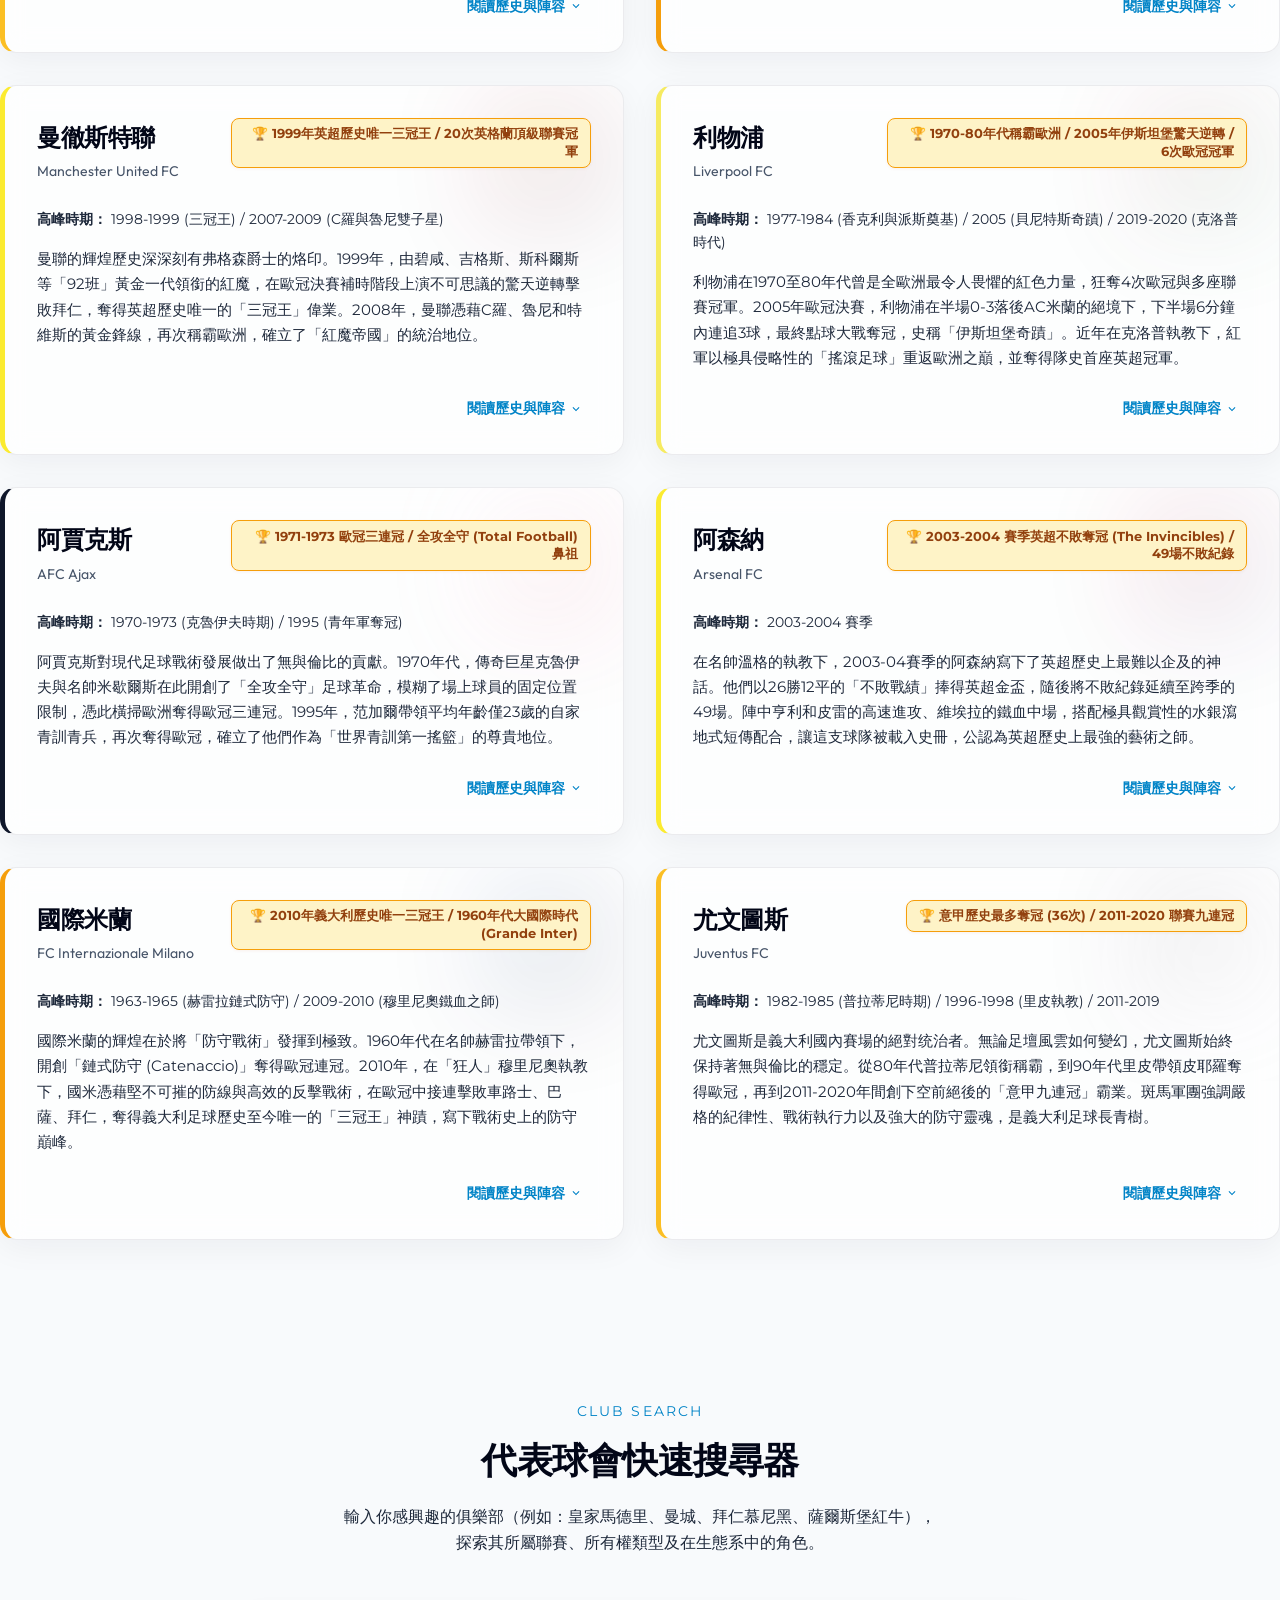
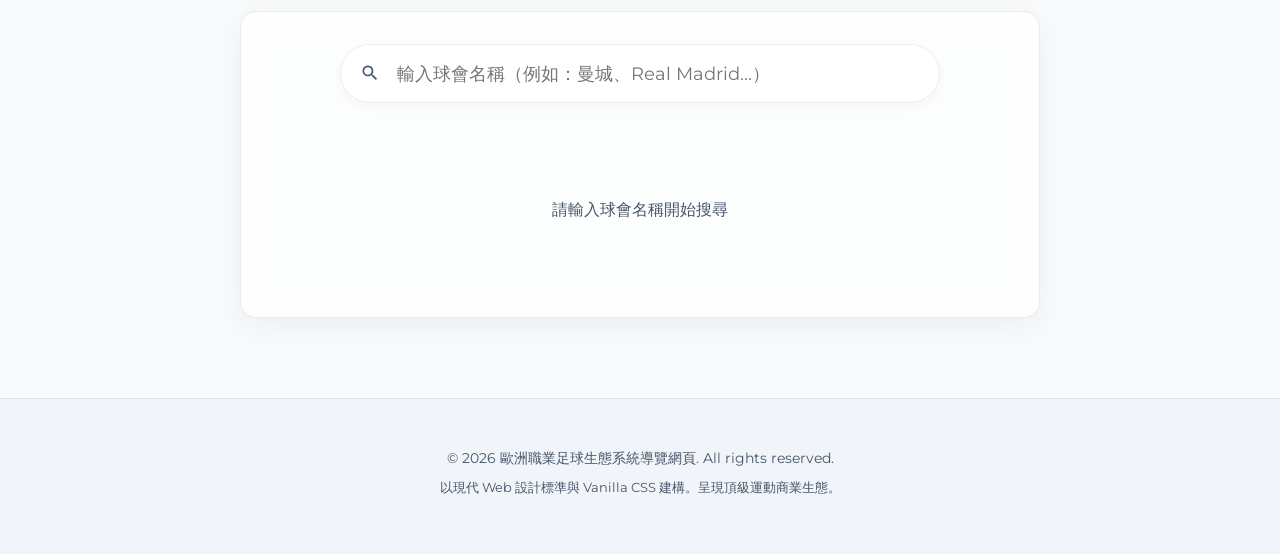
==== commit 946b6e04: "feat: update match results, standings, and upcoming fixtures for top 5 European leagues (2026-10-13)" ====
--- a/index.html
+++ b/index.html
@@ -275,7 +275,7 @@
   <!-- Code Injection -->
   <!-- Leaflet.js Map Library (Local) -->
   <script src="leaflet.js"></script>
-  <script src="data.js?v=20261008_1"></script>
-  <script src="app.js?v=20261008_1"></script>
+  <script src="data.js?v=20261013_1"></script>
+  <script src="app.js?v=20261013_1"></script>
 </body>
 </html>
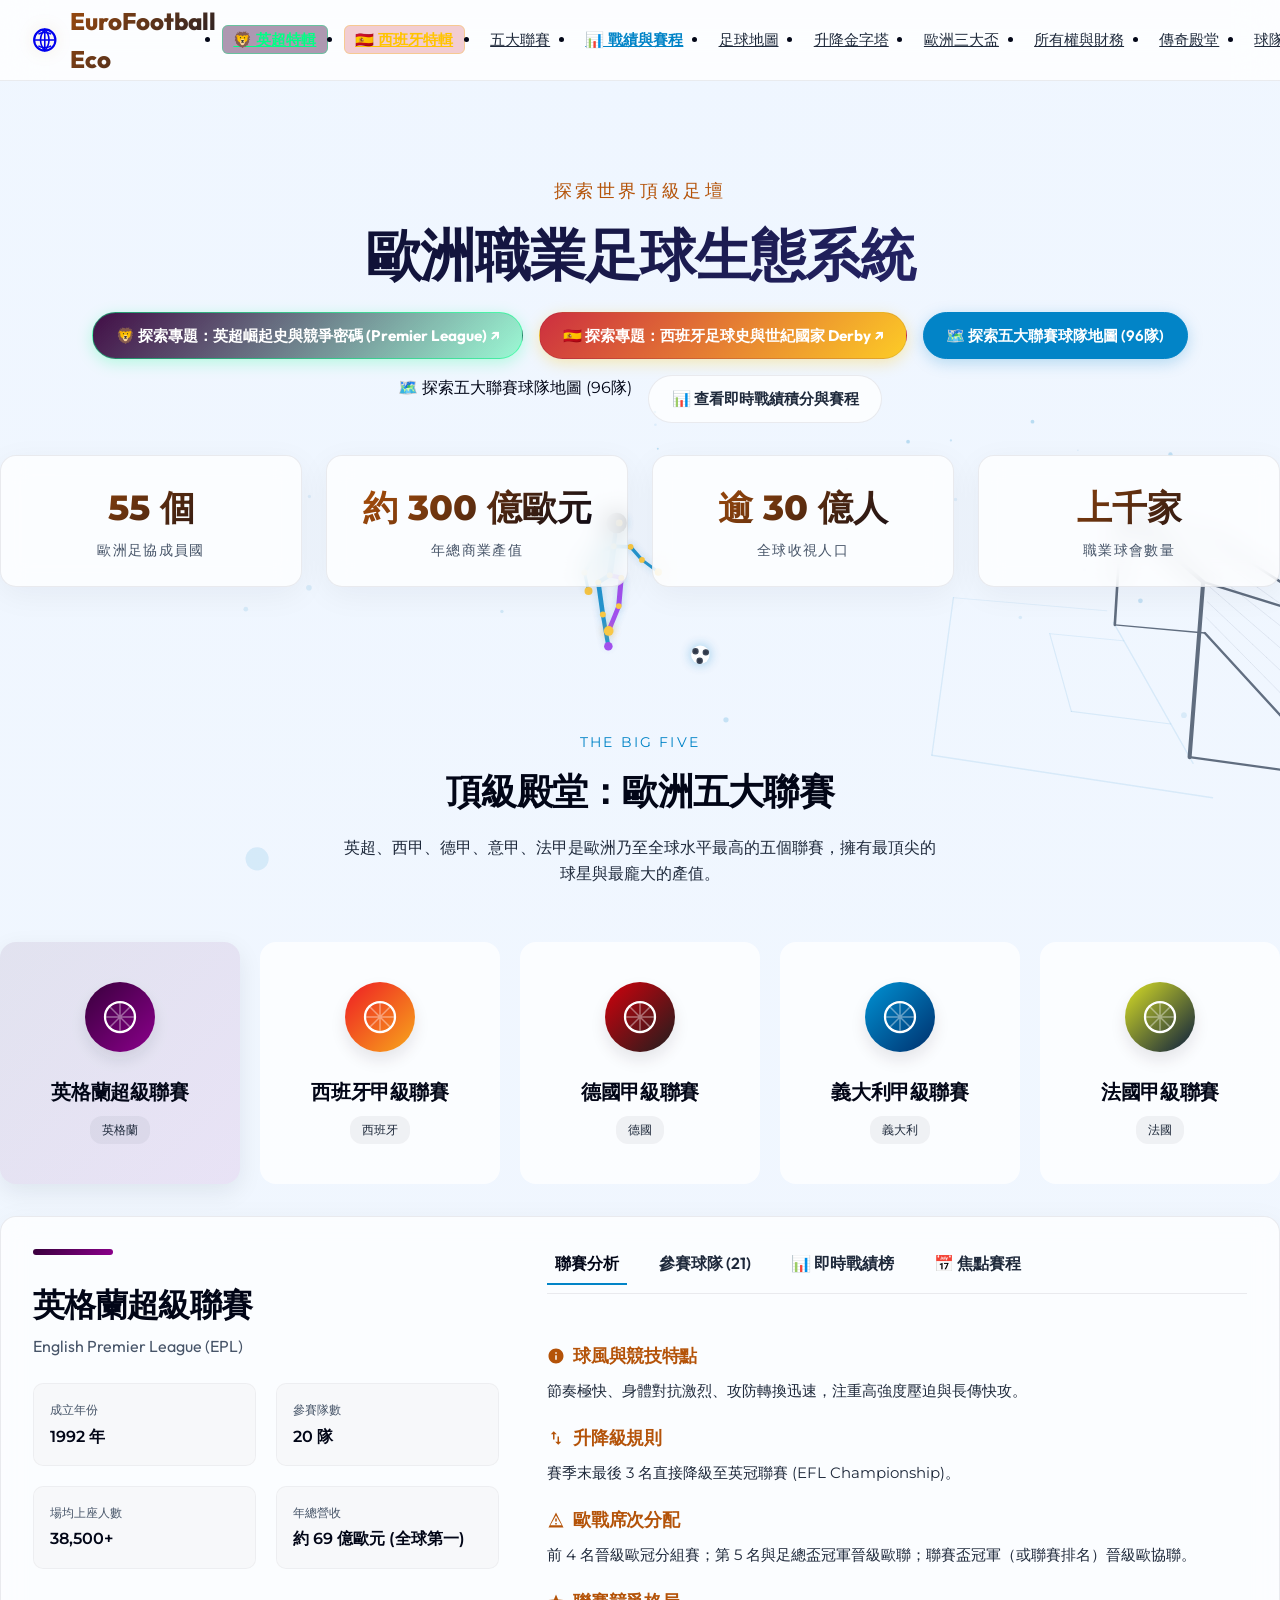
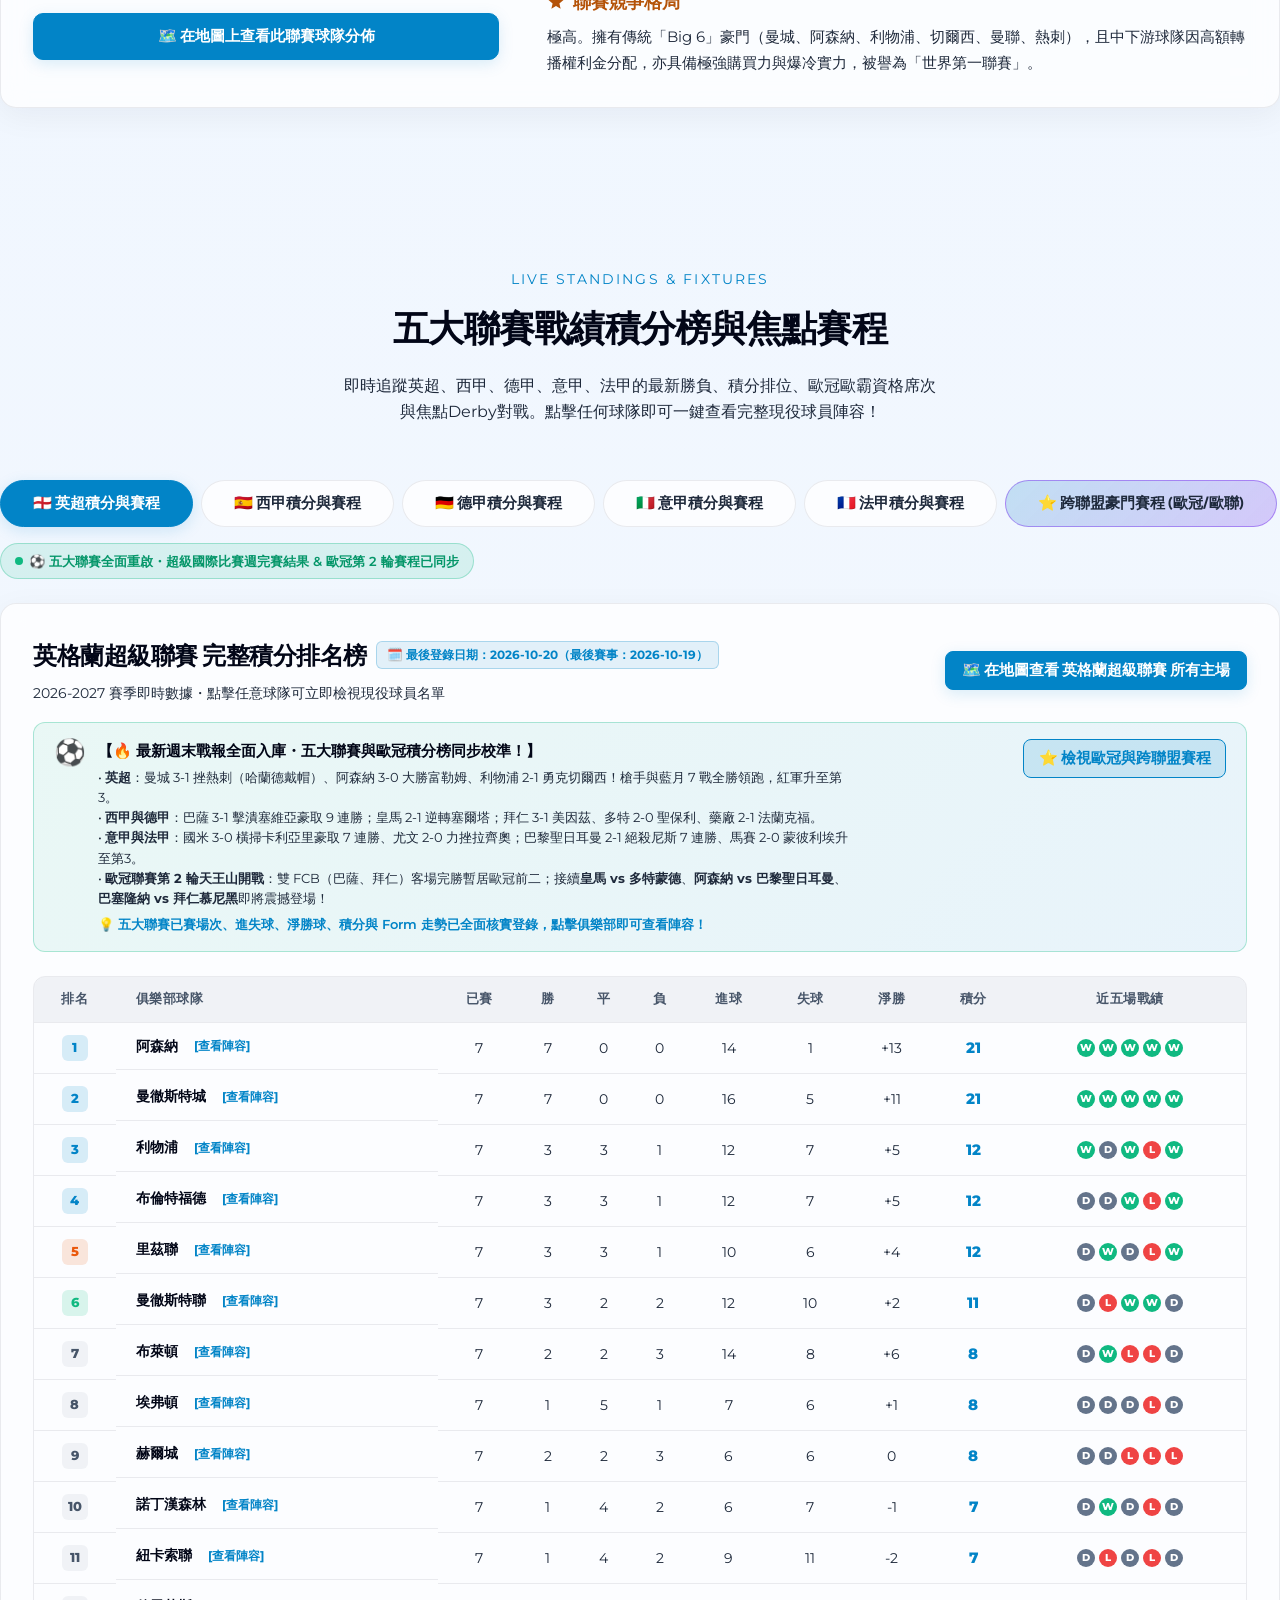
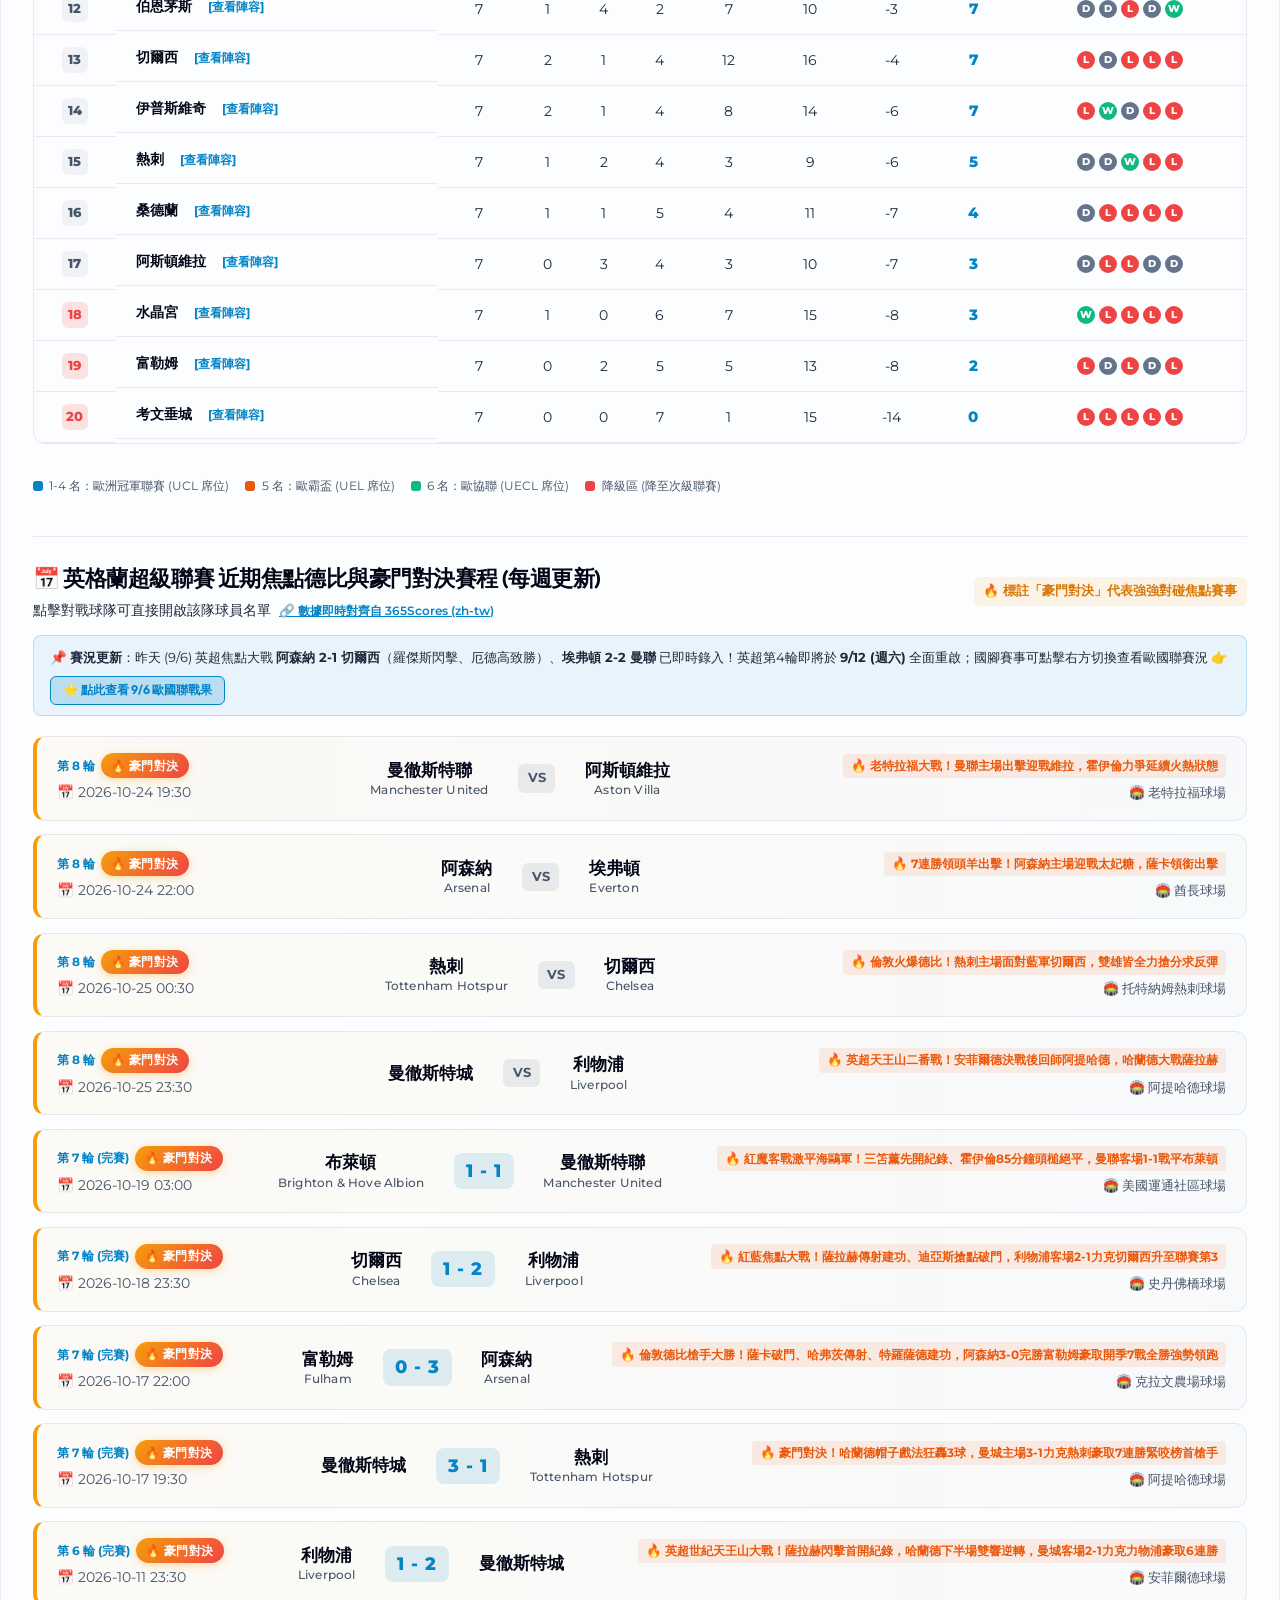
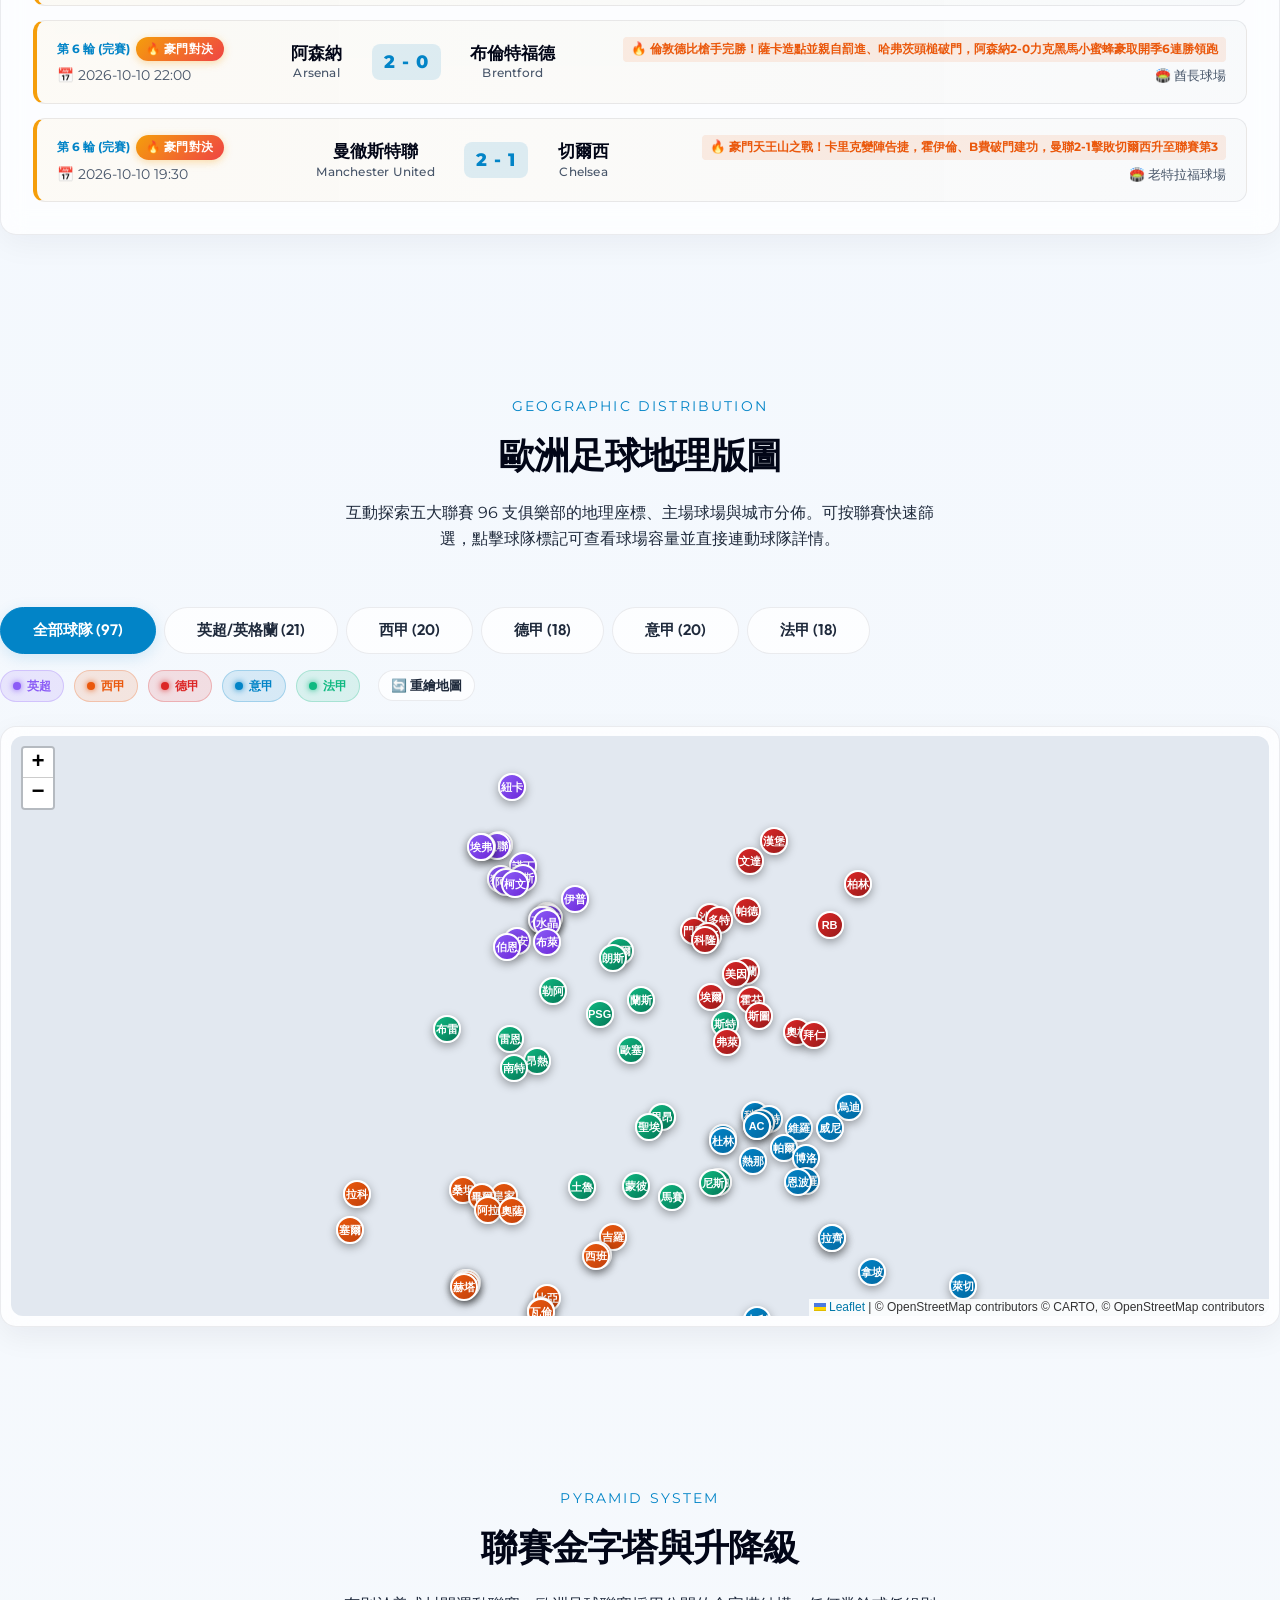
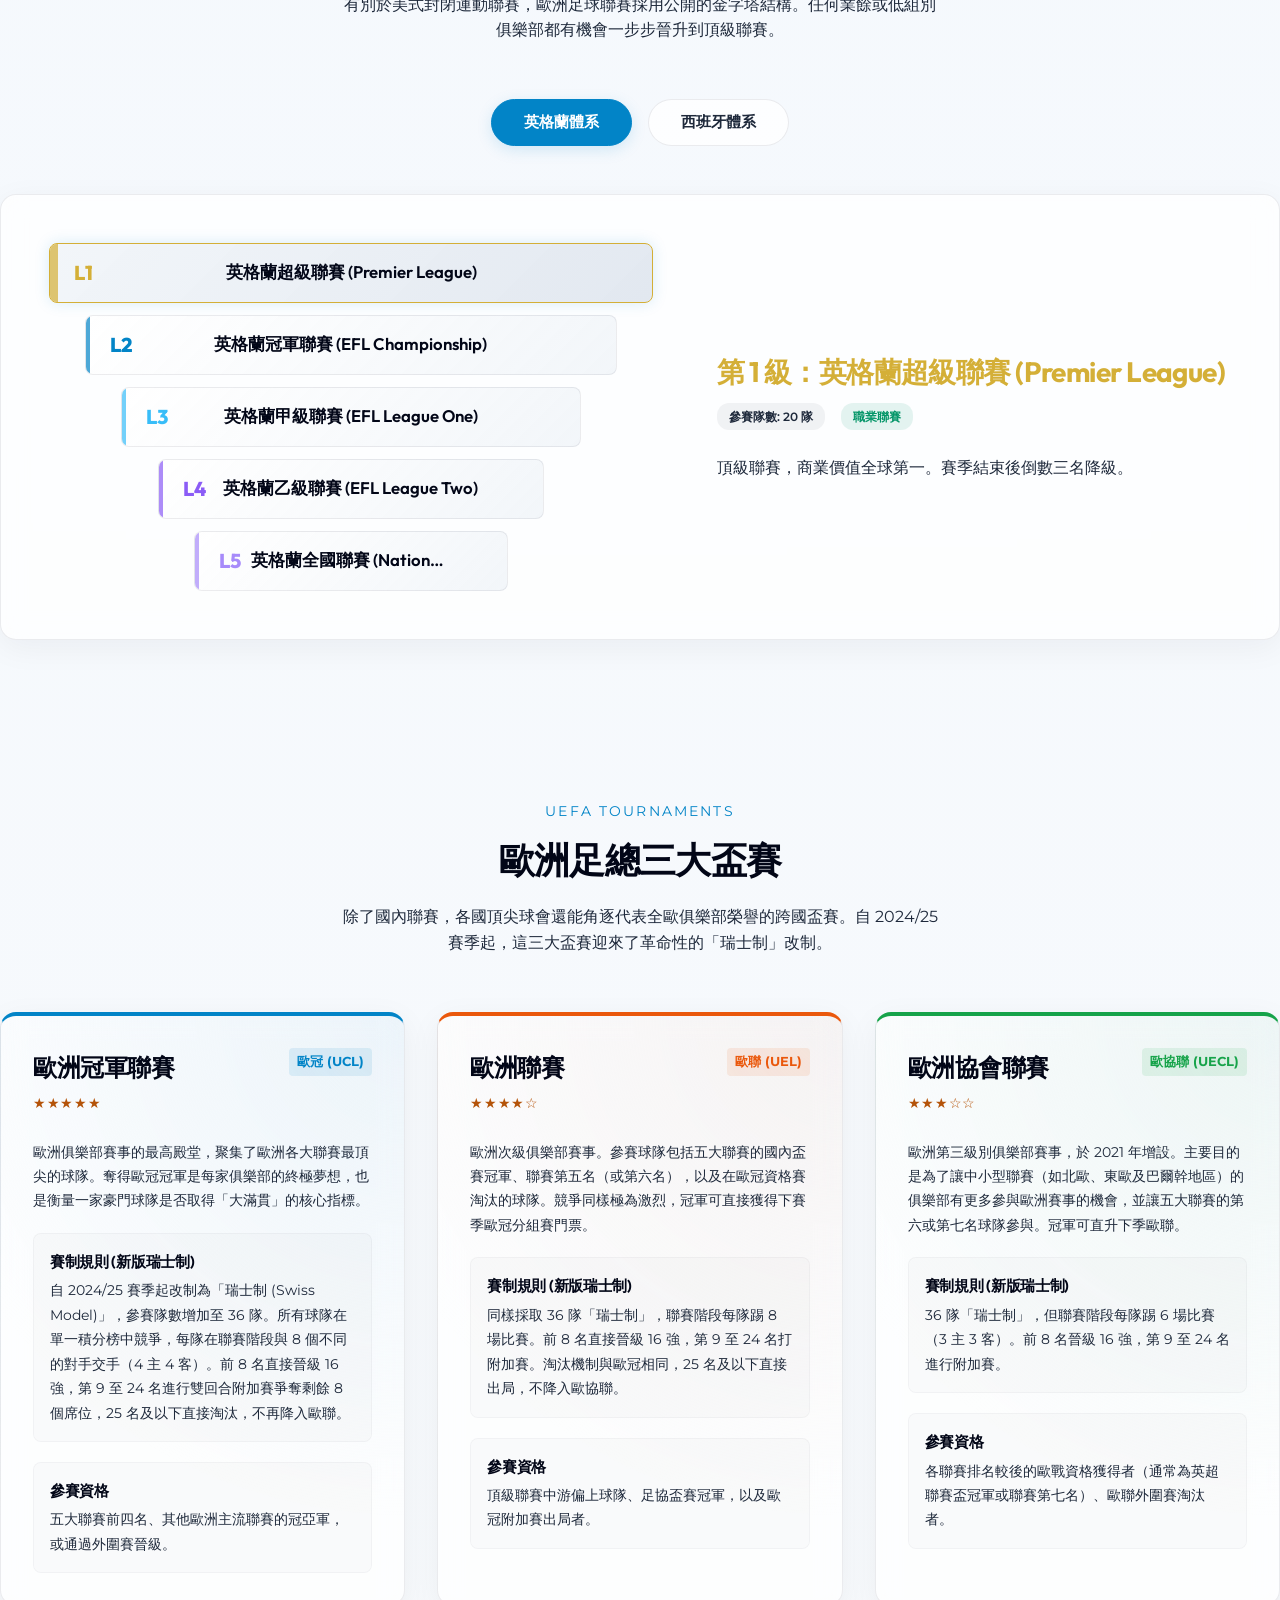
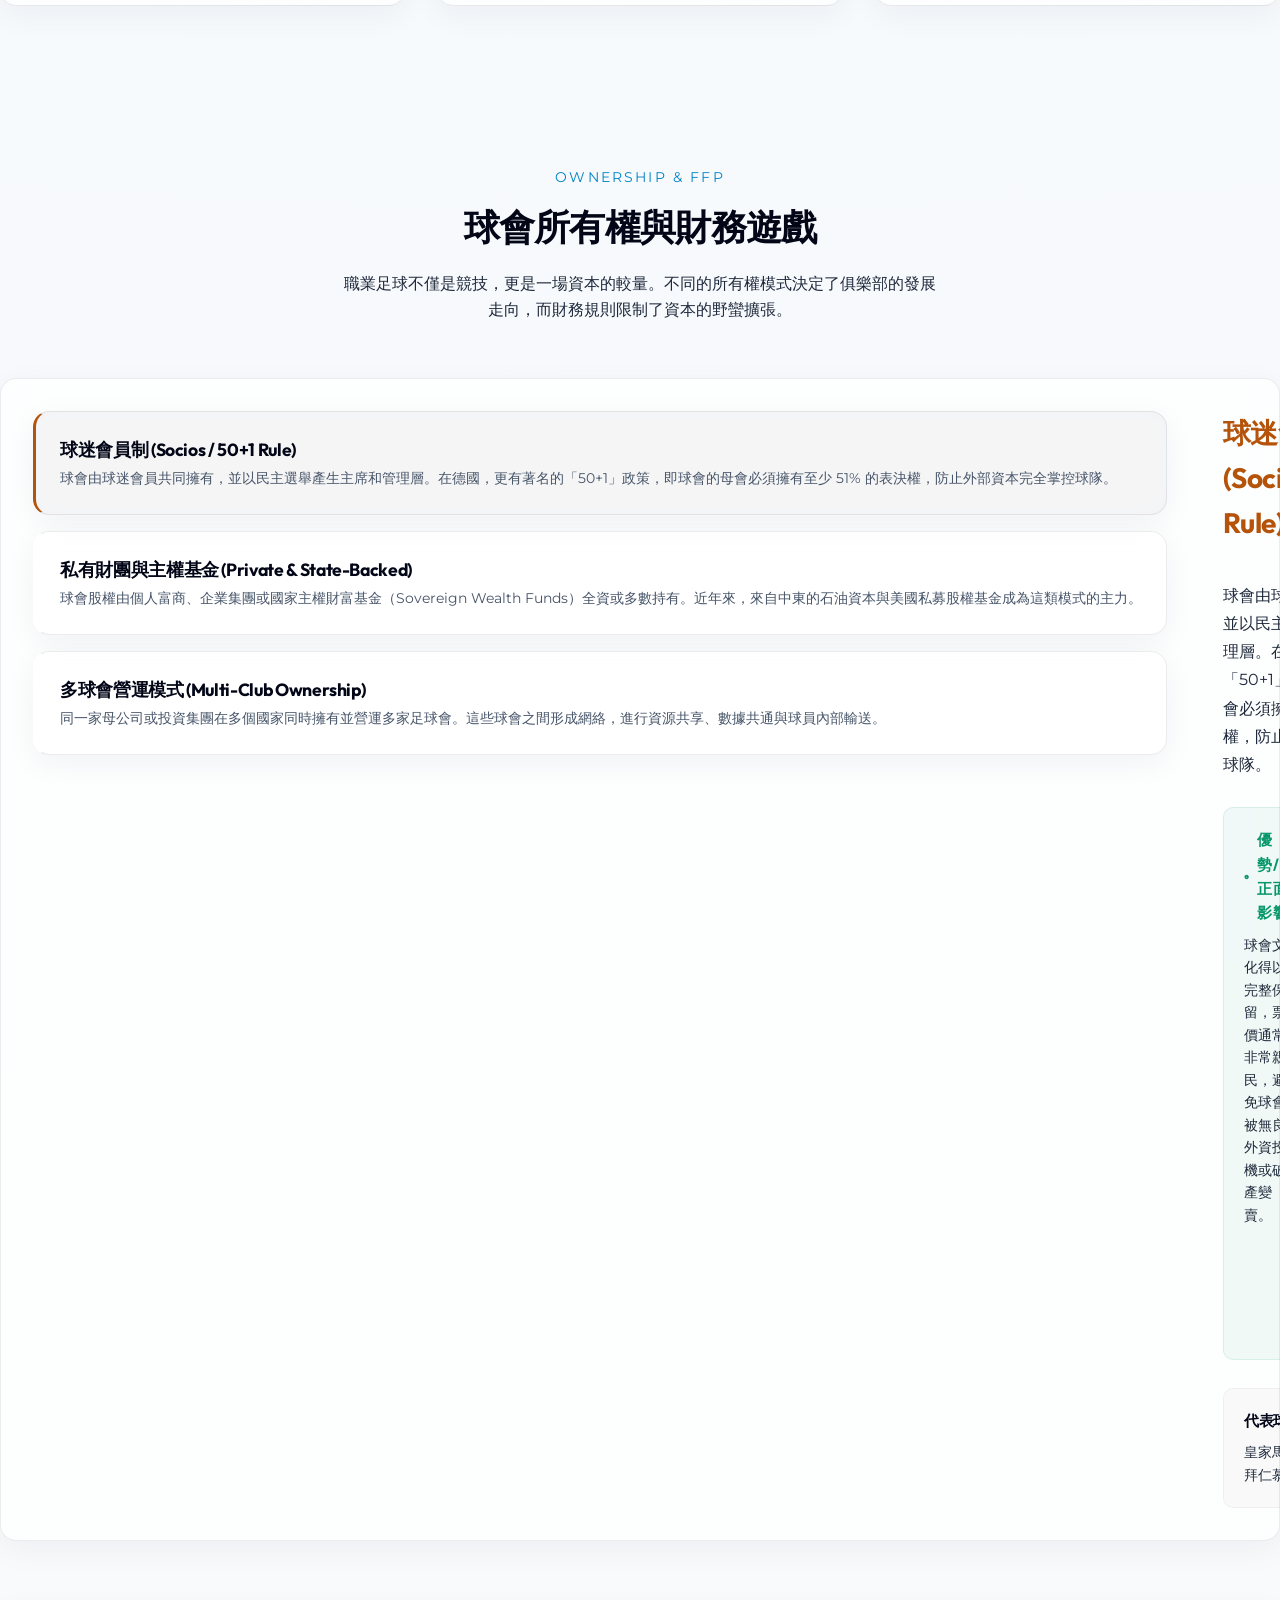
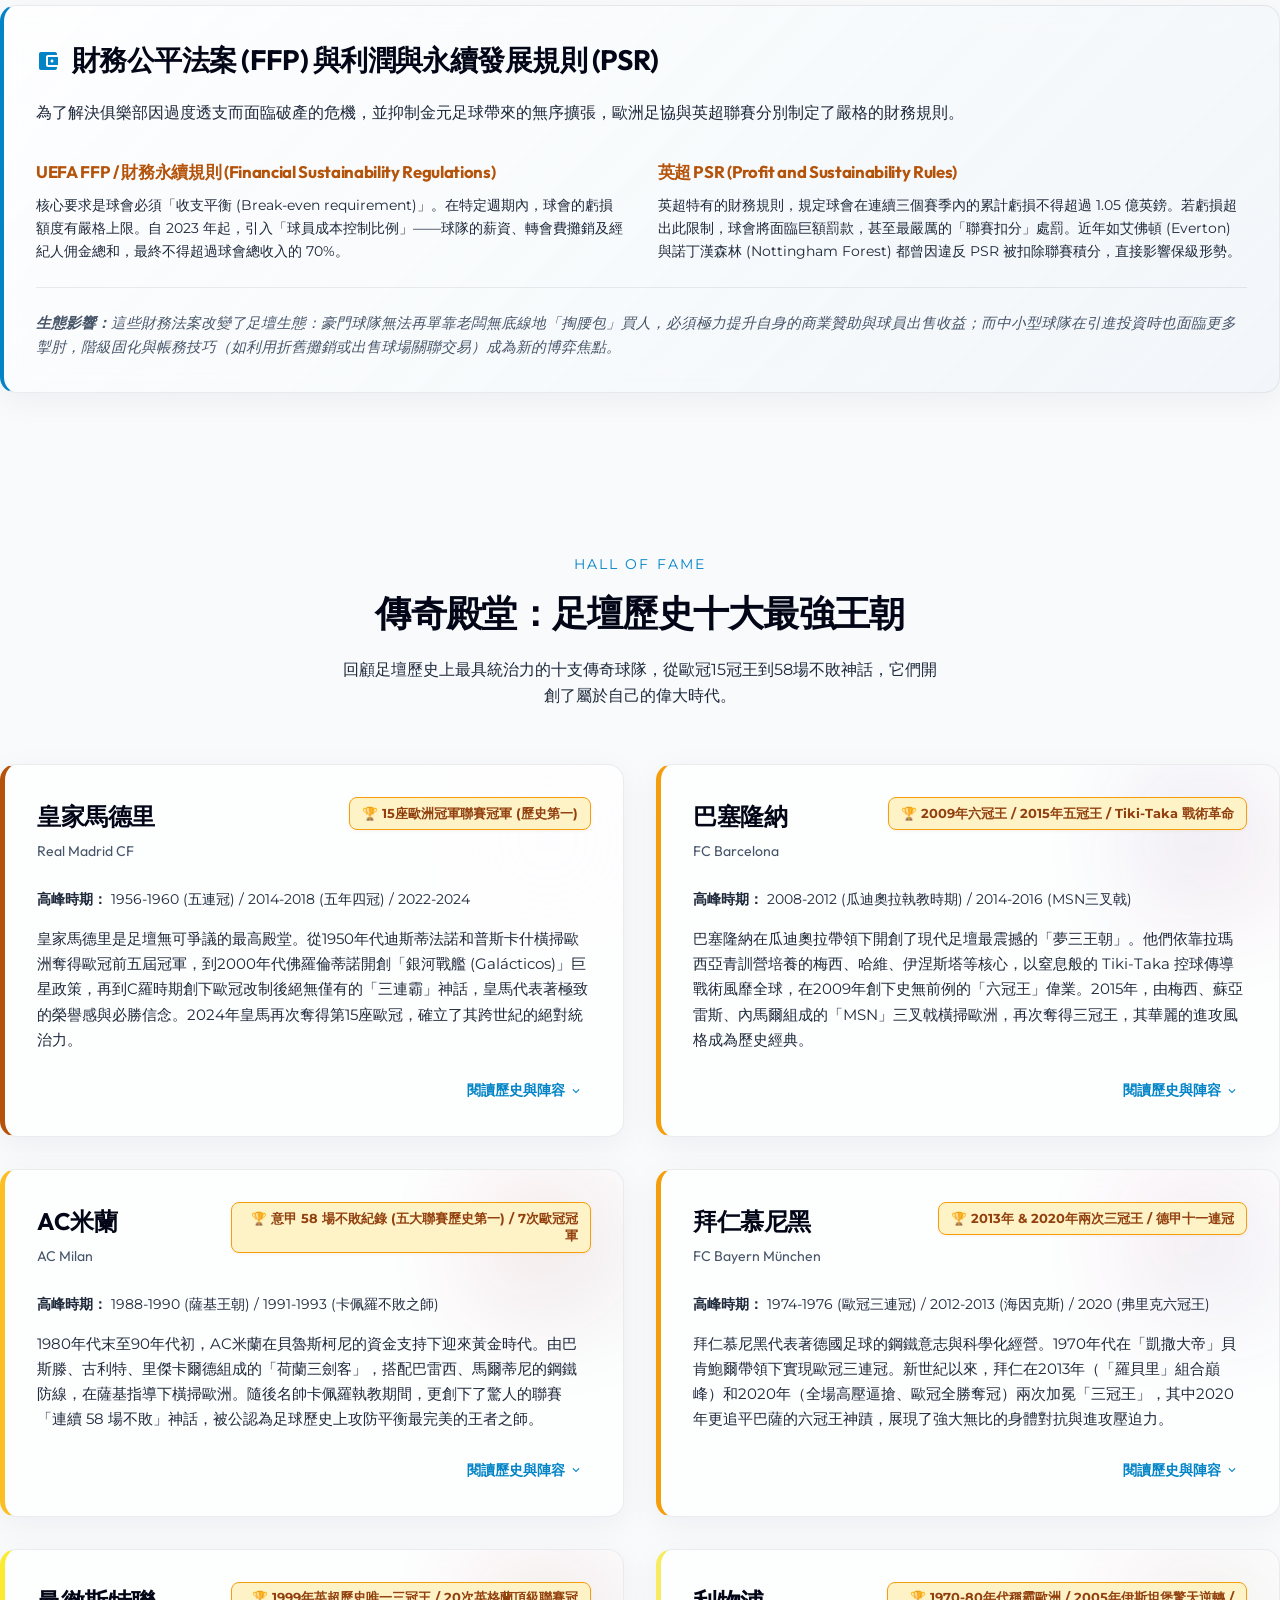
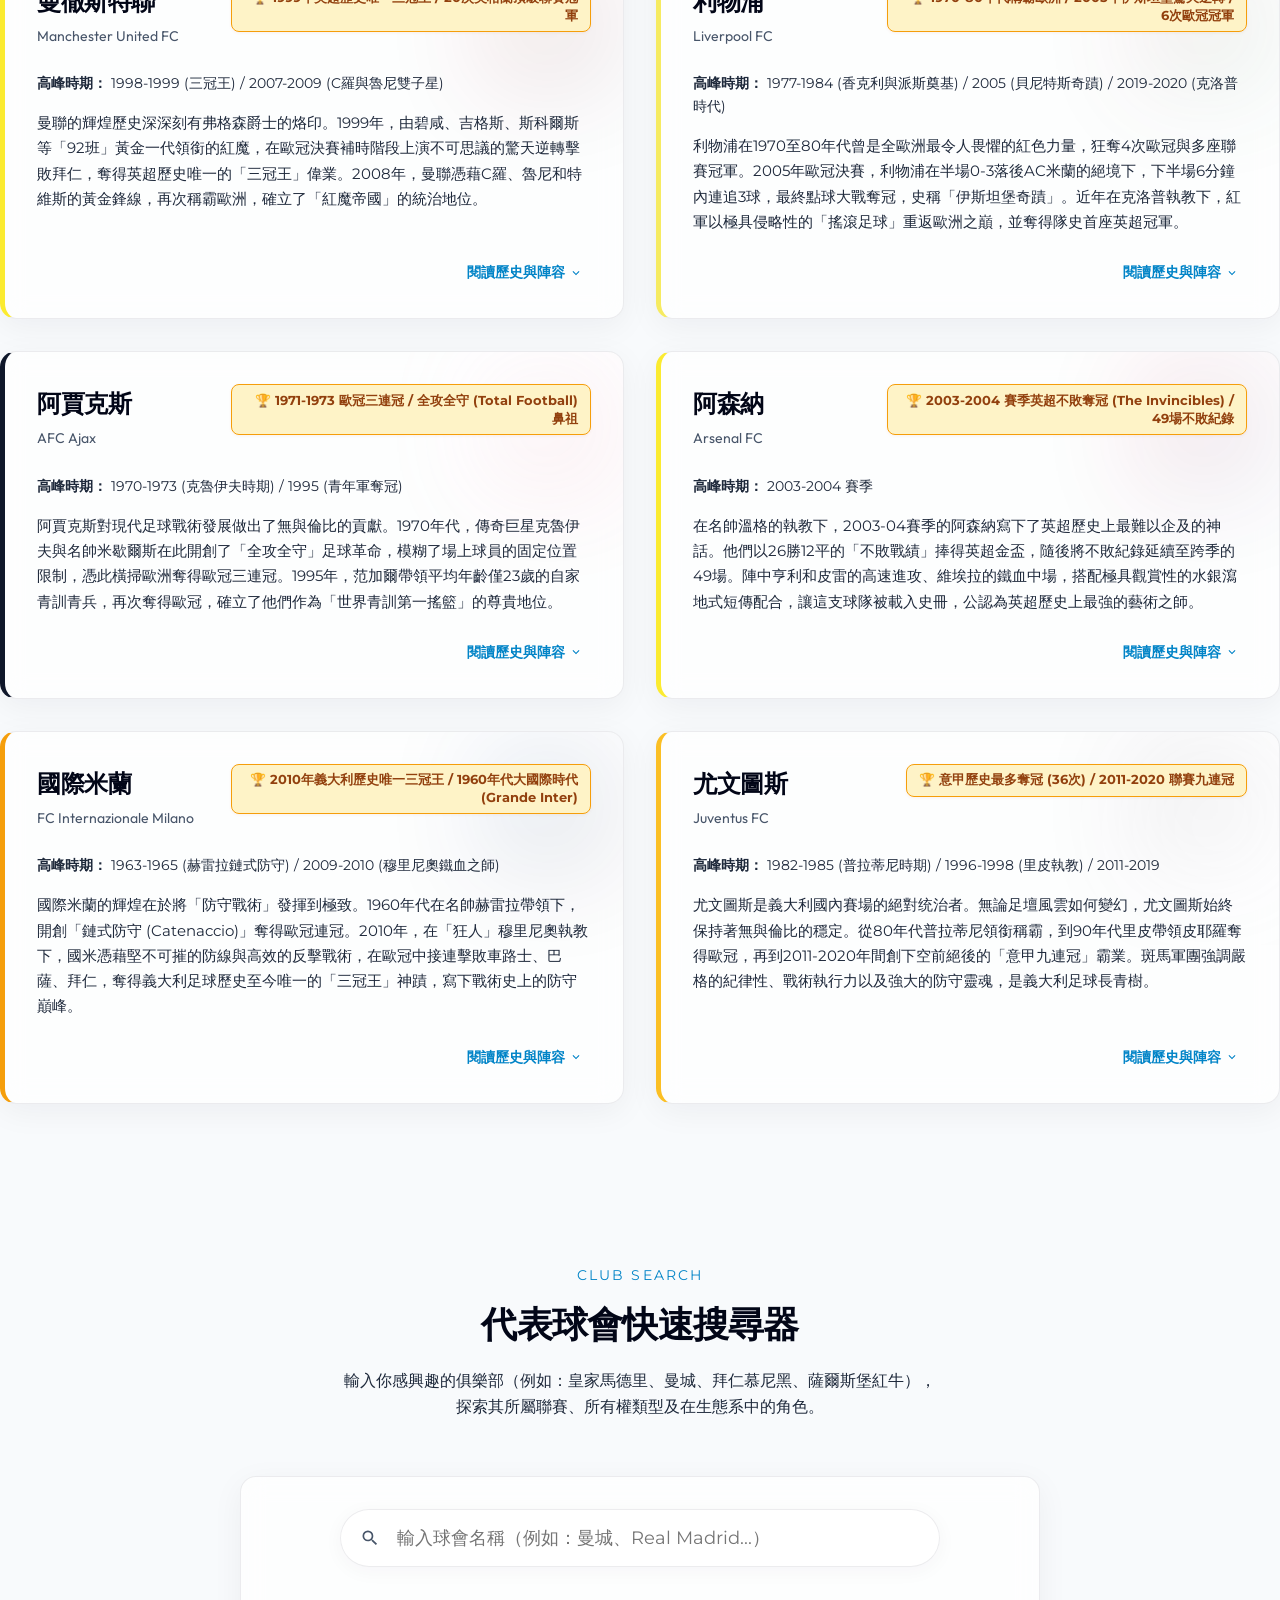
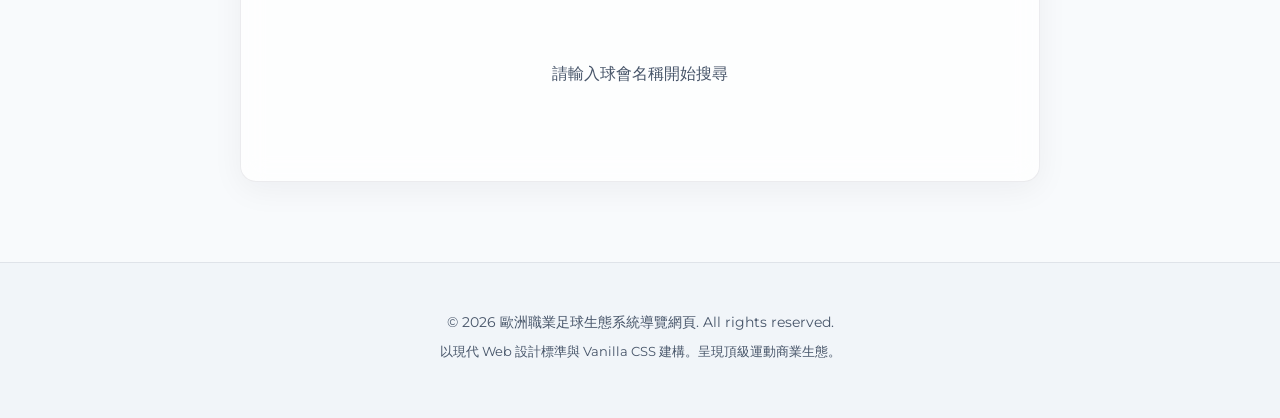
==== commit c5bd06bf: "feat: update match results, standings, and upcoming fixtures across top 5 leagues and UCL (2026-10-2" ====
--- a/index.html
+++ b/index.html
@@ -275,7 +275,7 @@
   <!-- Code Injection -->
   <!-- Leaflet.js Map Library (Local) -->
   <script src="leaflet.js"></script>
-  <script src="data.js?v=20261013_1"></script>
-  <script src="app.js?v=20261013_1"></script>
+  <script src="data.js?v=20261020_1"></script>
+  <script src="app.js?v=20261020_1"></script>
 </body>
 </html>
